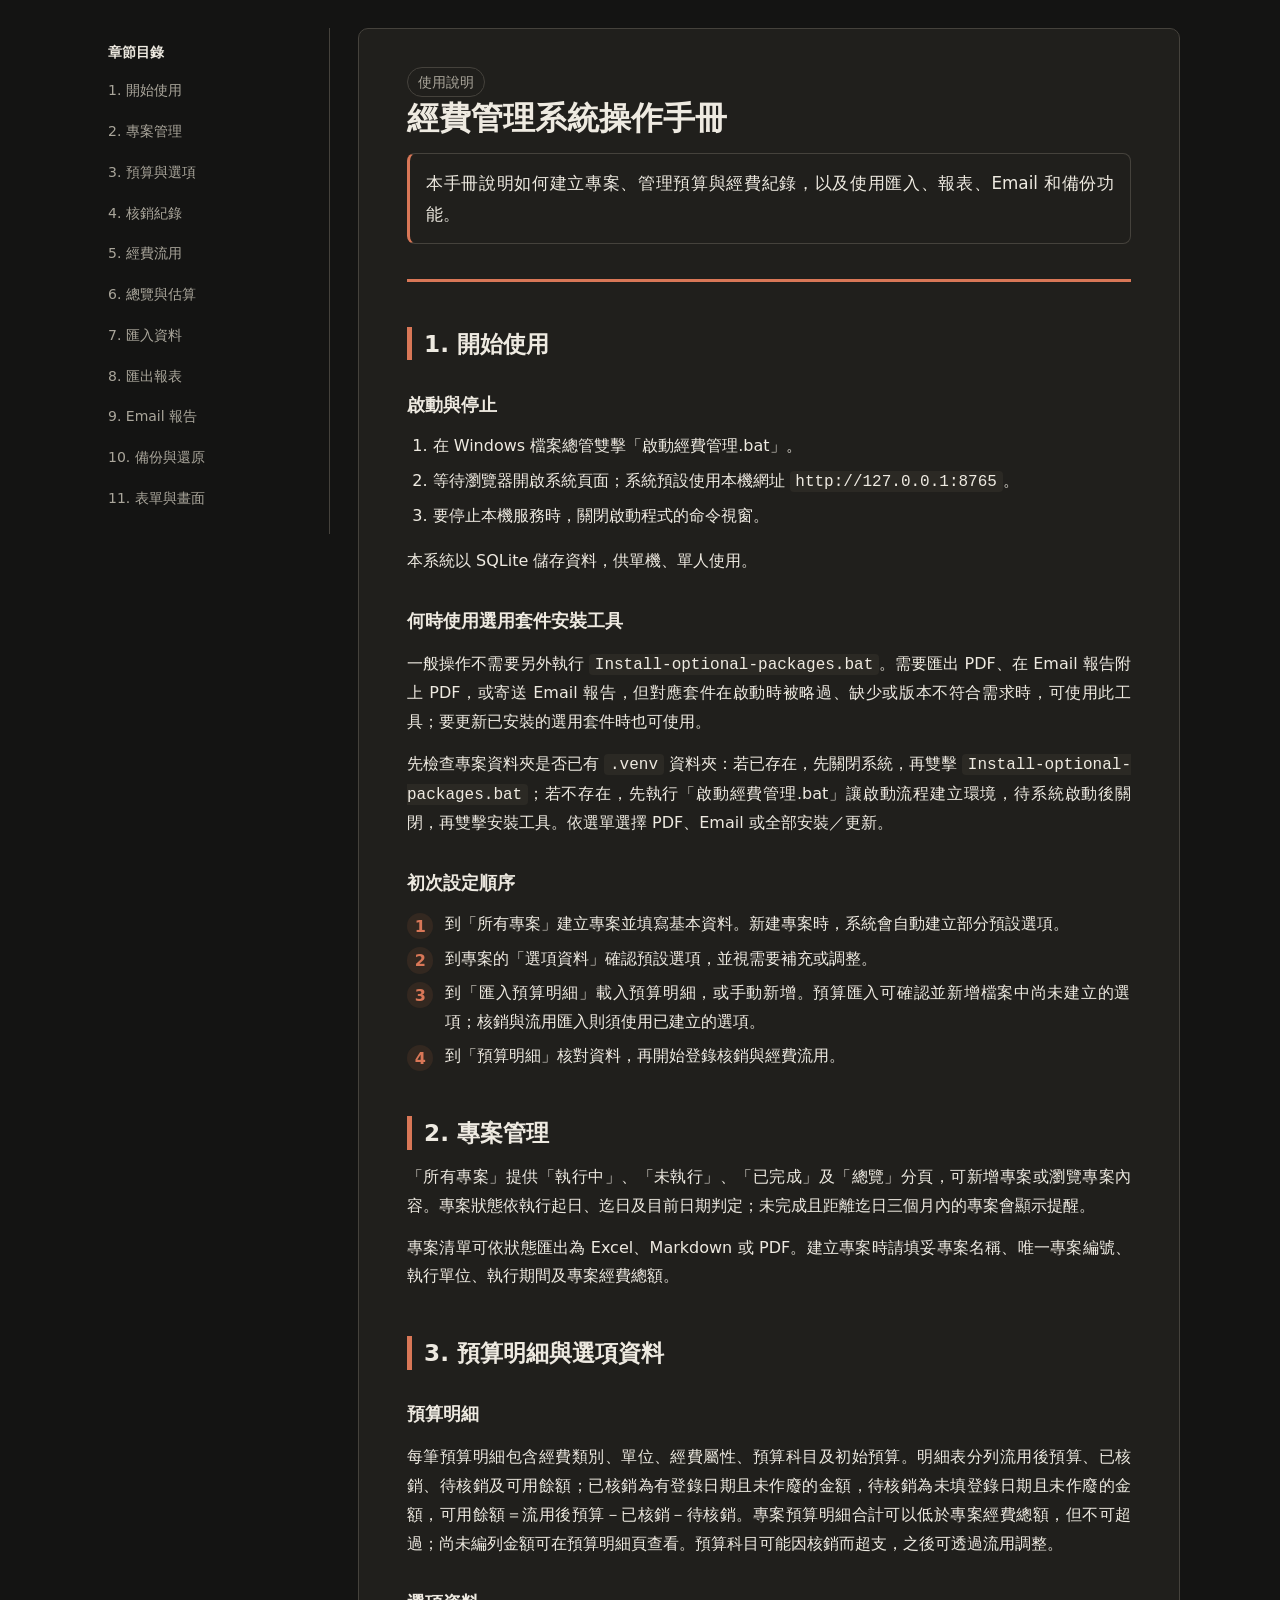
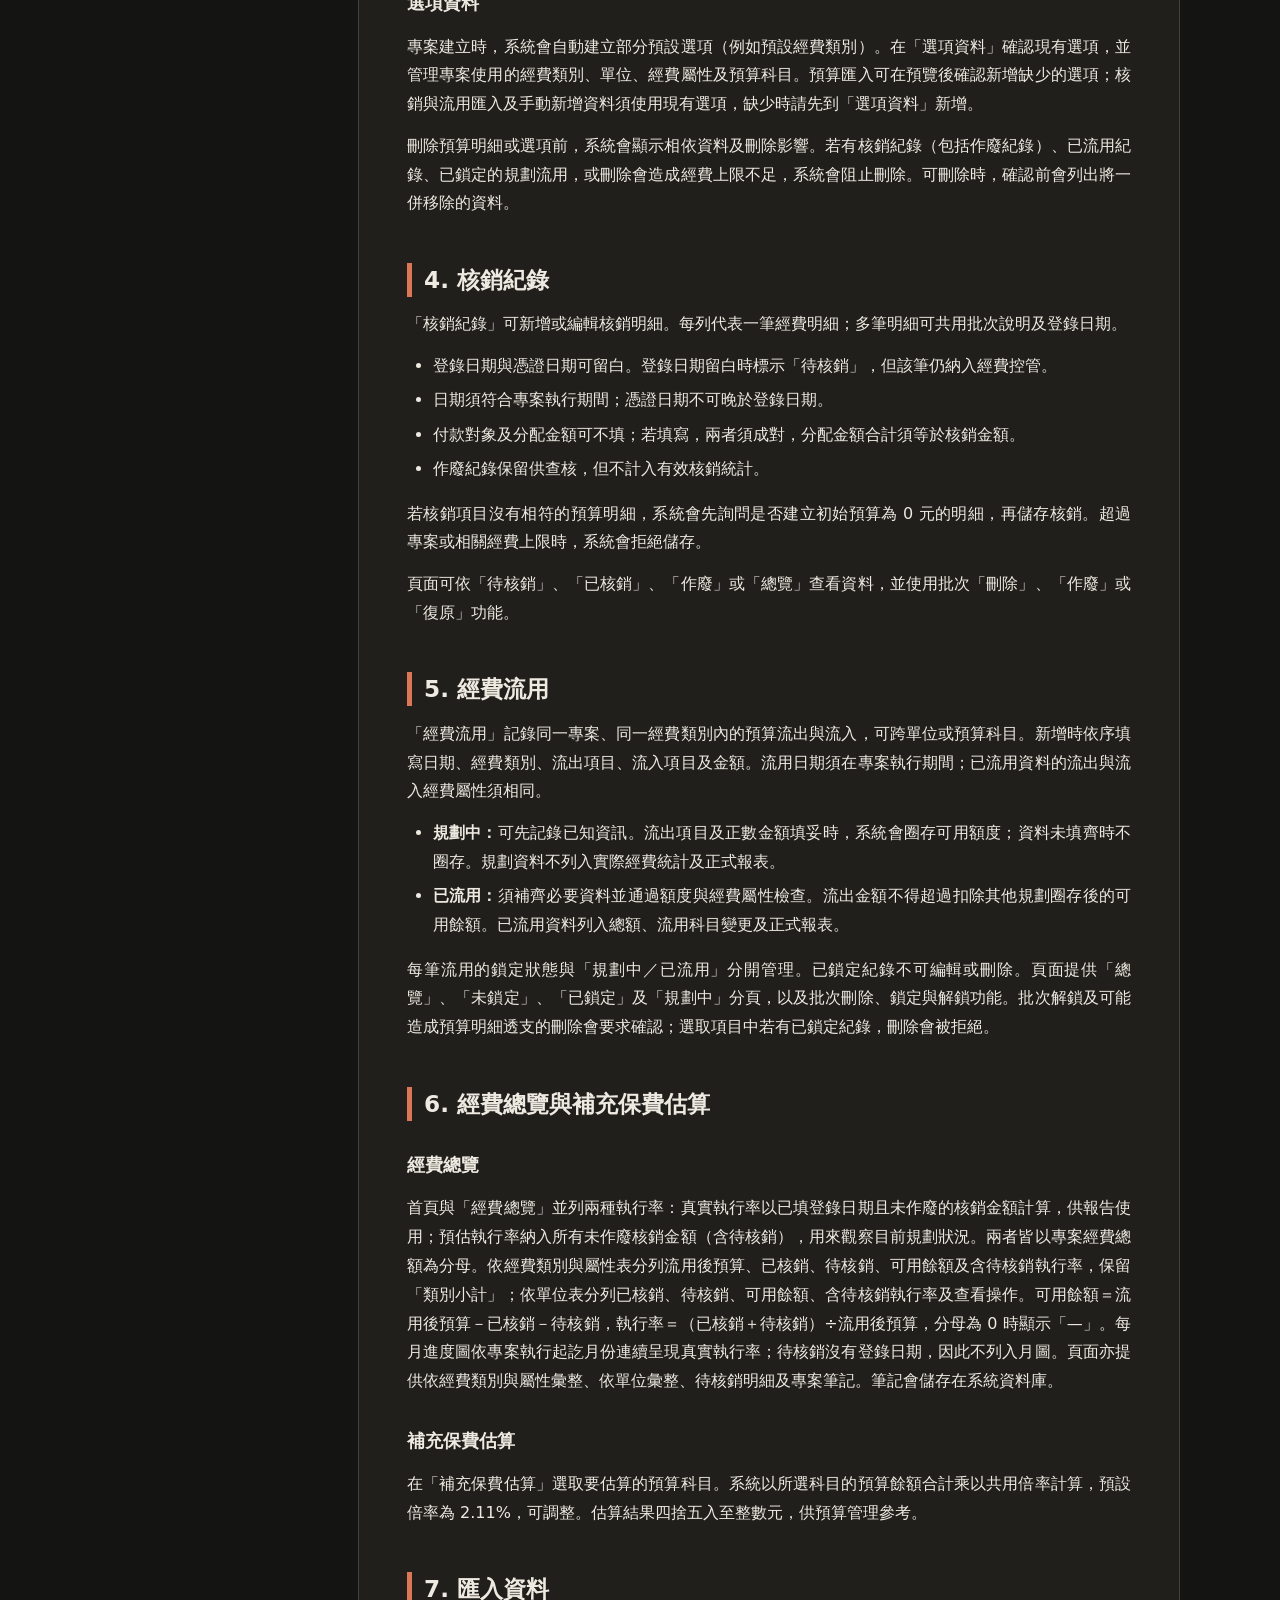
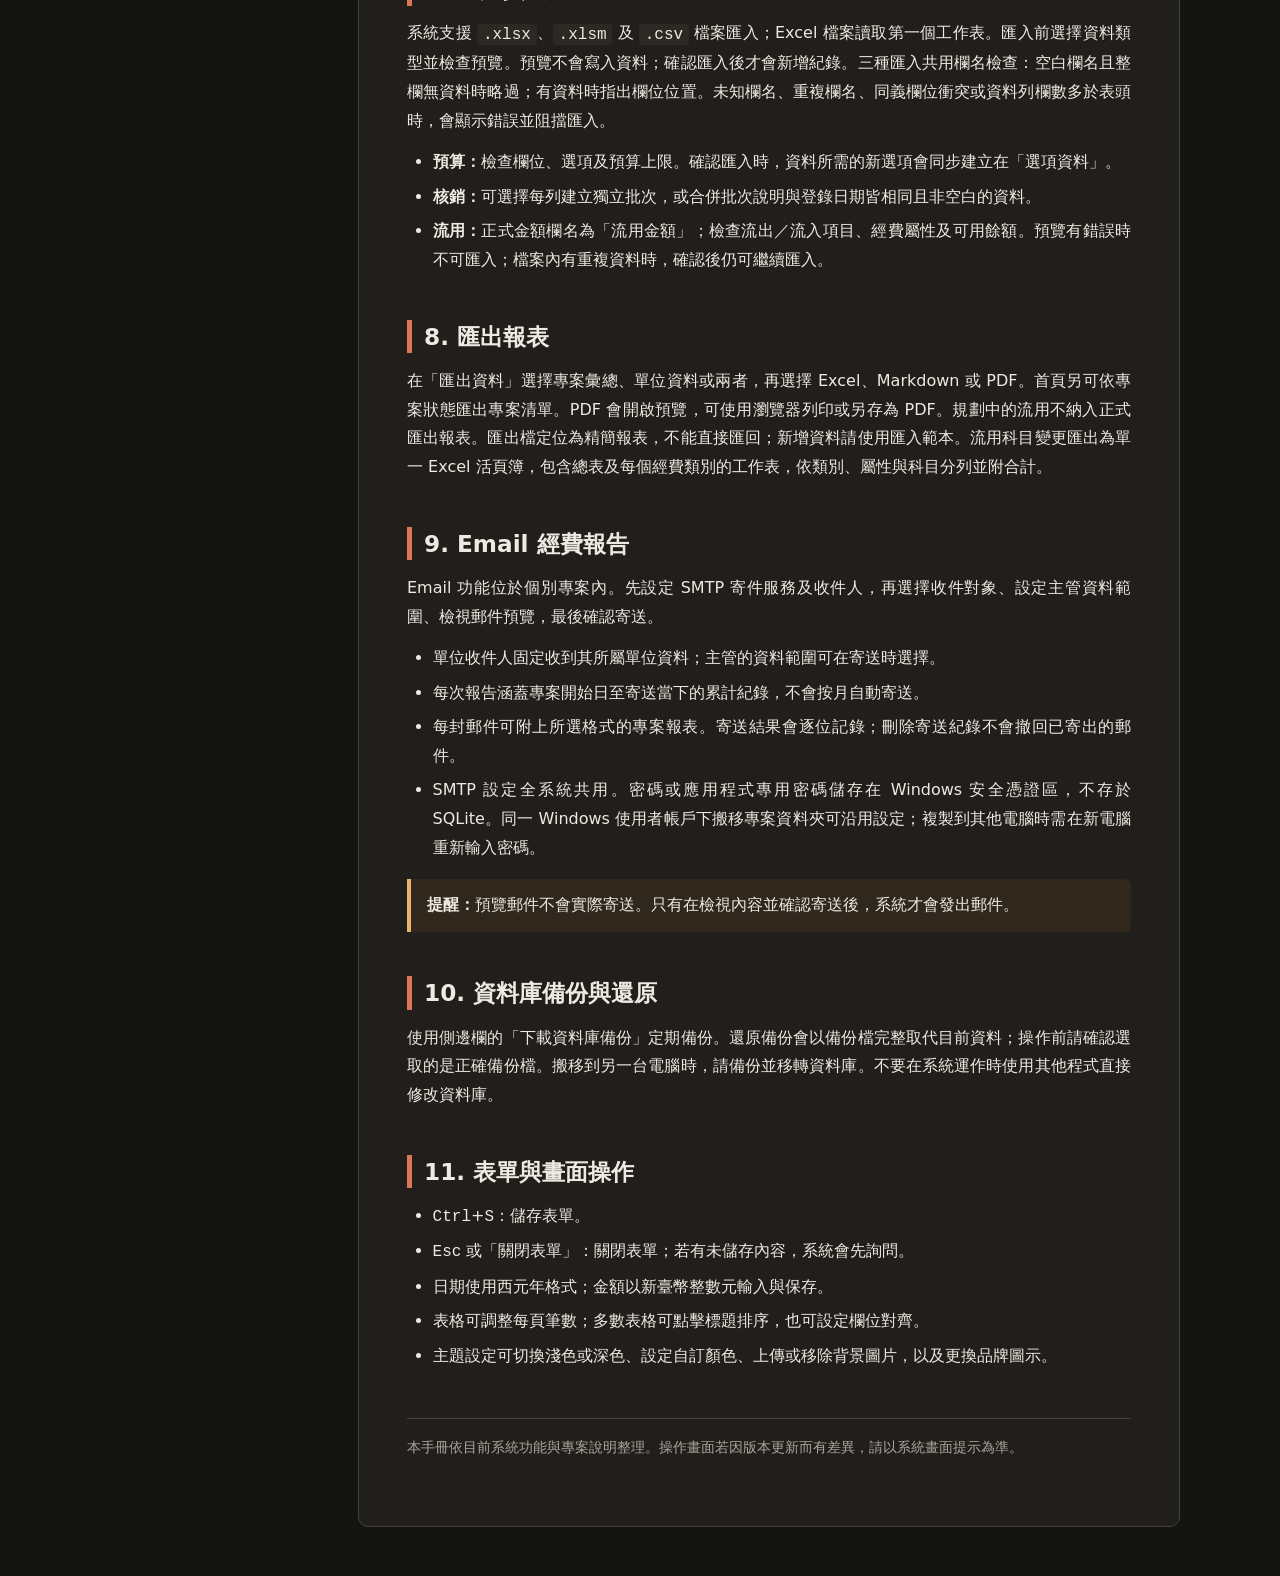
==== docs/系統操作手冊.html @ 5be39aba "release: 2026-11-17 全面修正與匯入匯出欄位統一 重要：匯入範本已更新，請重新下載預算／核銷／流用範本。 匯入只接受新範本欄名，舊欄名（例如「核銷總額」「金額」「核銷日期」）不再接受" ====
<!doctype html>
<html lang="zh-Hant">
<head>
<meta charset="utf-8">
<meta name="viewport" content="width=device-width, initial-scale=1">
<meta name="description" content="經費管理系統操作手冊：專案、預算、核銷、流用、匯入匯出、Email 與備份操作說明。">
<title>經費管理系統操作手冊</title>
<style>
:root{color-scheme:dark;--bg:#141413;--paper:#201f1c;--ink:#eeeae1;--muted:#aaa69b;--line:#45423c;--accent:#d97757;--soft:#332820;--warn:#e6b56c;--warn-bg:#30271d;--code:#2b2924}
*{box-sizing:border-box}html{scroll-behavior:smooth}body{margin:0;background:var(--bg);color:var(--ink);font:16px/1.8 "Noto Sans TC","Microsoft JhengHei",system-ui,sans-serif}.layout{max-width:1120px;margin:auto;padding:28px 20px 56px;display:grid;grid-template-columns:230px minmax(0,1fr);gap:28px}nav{position:sticky;top:20px;align-self:start;max-height:calc(100vh - 40px);overflow:auto;border-right:1px solid var(--line);padding:12px 16px 12px 0;font-size:14px}nav strong{display:block;margin:0 8px 8px}nav ul{list-style:none;margin:0;padding:0}nav a{display:block;padding:5px 8px;color:var(--muted);text-decoration:none;border-radius:5px}nav a:hover,nav a:focus-visible{background:var(--soft);color:var(--ink)}main{min-width:0;background:var(--paper);border:1px solid var(--line);border-radius:10px;padding:38px 48px 52px}header{padding-bottom:22px;border-bottom:3px solid var(--accent)}h1{font-size:2rem;line-height:1.35;margin:0}h2{font-size:1.45rem;line-height:1.45;margin:2.8rem 0 .85rem;padding-left:12px;border-left:5px solid var(--accent);scroll-margin-top:16px}h3{font-size:1.12rem;margin:1.8rem 0 .5rem}p,li{max-width:760px}main p,main li{text-align:justify;text-justify:inter-ideograph}p{margin:.8rem 0}ul,ol{padding-left:1.6rem;margin:.7rem 0 1rem}li{margin:.35rem 0}a{color:var(--accent)}code{font-family:Consolas,monospace;background:var(--code);padding:.1em .35em;border-radius:4px}.callout{padding:12px 16px;background:var(--warn-bg);border-left:4px solid var(--warn);border-radius:0 6px 6px 0}.intro{font-size:1.05rem;border:1px solid var(--line);border-left:3px solid var(--accent);border-radius:8px;background:var(--paper);padding:14px 16px;color:var(--ink)}.tag{display:inline-block;border:1px solid var(--line);border-radius:999px;padding:2px 10px;color:var(--muted);font-size:.85rem}.steps{counter-reset:step;list-style:none;padding:0}.steps li{counter-increment:step;position:relative;padding-left:2.4rem}.steps li::before{content:counter(step);position:absolute;left:0;top:.15rem;width:1.65rem;height:1.65rem;display:grid;place-items:center;background:var(--soft);color:var(--accent);border-radius:50%;font-weight:700}.footer{margin-top:3rem;padding-top:1rem;border-top:1px solid var(--line);color:var(--muted);font-size:.9rem}blockquote{margin:1.2rem 0;padding:.7rem 1.1rem;background:var(--warn-bg);border-left:4px solid var(--warn);border-radius:0 4px 4px 0}blockquote p{margin:.3rem 0}.tbl{overflow-x:auto}table{border-collapse:collapse;width:100%}th,td{border:1px solid var(--line);padding:.55rem .8rem;text-align:left;vertical-align:top}th{background:var(--soft)}
@media(max-width:800px){.layout{grid-template-columns:1fr;gap:12px;padding:12px}nav{position:static;max-height:none;border-right:0;border-bottom:1px solid var(--line);padding:8px 0 14px}nav ul{display:grid;grid-template-columns:repeat(auto-fit,minmax(145px,1fr))}main{padding:25px 22px 36px}h1{font-size:1.65rem}}
@media print{@page{size:A4;margin:17mm}body{background:#fff;color:#111;font-size:11pt}.layout{display:block;max-width:none;padding:0}nav{display:none}main{border:0;border-radius:0;padding:0}header{break-after:avoid}h2,h3{break-after:avoid}a{color:inherit;text-decoration:none}.callout{background:#f7f2e5} .footer{break-inside:avoid}}
</style>
</head>
<body>
<div class="layout">
<nav aria-label="章節目錄"><strong>章節目錄</strong><ul>
<li><a href="#start">1. 開始使用</a></li><li><a href="#projects">2. 專案管理</a></li><li><a href="#budget">3. 預算與選項</a></li><li><a href="#expenses">4. 核銷紀錄</a></li><li><a href="#transfers">5. 經費流用</a></li><li><a href="#overview">6. 總覽與估算</a></li><li><a href="#import">7. 匯入資料</a></li><li><a href="#export">8. 匯出報表</a></li><li><a href="#email">9. Email 報告</a></li><li><a href="#backup">10. 備份與還原</a></li><li><a href="#interface">11. 表單與畫面</a></li>
</ul></nav>
<main>
<header><span class="tag">使用說明</span><h1>經費管理系統操作手冊</h1><p class="intro">本手冊說明如何建立專案、管理預算與經費紀錄，以及使用匯入、報表、Email 和備份功能。</p></header>

<h2 id="start">1. 開始使用</h2>
<h3>啟動與停止</h3><ol><li>在 Windows 檔案總管雙擊「啟動經費管理.bat」。</li><li>等待瀏覽器開啟系統頁面；系統預設使用本機網址 <code>http://127.0.0.1:8765</code>。</li><li>要停止本機服務時，關閉啟動程式的命令視窗。</li></ol>
<p>本系統以 SQLite 儲存資料，供單機、單人使用。</p>
<h3>何時使用選用套件安裝工具</h3><p>一般操作不需要另外執行 <code>Install-optional-packages.bat</code>。需要匯出 PDF、在 Email 報告附上 PDF，或寄送 Email 報告，但對應套件在啟動時被略過、缺少或版本不符合需求時，可使用此工具；要更新已安裝的選用套件時也可使用。</p><p>先檢查專案資料夾是否已有 <code>.venv</code> 資料夾：若已存在，先關閉系統，再雙擊 <code>Install-optional-packages.bat</code>；若不存在，先執行「啟動經費管理.bat」讓啟動流程建立環境，待系統啟動後關閉，再雙擊安裝工具。依選單選擇 PDF、Email 或全部安裝／更新。</p>
<h3>初次設定順序</h3><ol class="steps"><li>到「所有專案」建立專案並填寫基本資料。新建專案時，系統會自動建立部分預設選項。</li><li>到專案的「選項資料」確認預設選項，並視需要補充或調整。</li><li>到「匯入預算明細」載入預算明細，或手動新增。預算匯入可確認並新增檔案中尚未建立的選項；核銷與流用匯入則須使用已建立的選項。</li><li>到「預算明細」核對資料，再開始登錄核銷與經費流用。</li></ol>

<h2 id="projects">2. 專案管理</h2><p>「所有專案」提供「執行中」、「未執行」、「已完成」及「總覽」分頁，可新增專案或瀏覽專案內容。專案狀態依執行起日、迄日及目前日期判定；未完成且距離迄日三個月內的專案會顯示提醒。</p><p>專案清單可依狀態匯出為 Excel、Markdown 或 PDF。建立專案時請填妥專案名稱、唯一專案編號、執行單位、執行期間及專案經費總額。</p>

<h2 id="budget">3. 預算明細與選項資料</h2><h3>預算明細</h3><p>每筆預算明細包含經費類別、單位、經費屬性、預算科目及初始預算。明細表分列流用後預算、已核銷、待核銷及可用餘額；已核銷為有登錄日期且未作廢的金額，待核銷為未填登錄日期且未作廢的金額，可用餘額＝流用後預算－已核銷－待核銷。專案預算明細合計可以低於專案經費總額，但不可超過；尚未編列金額可在預算明細頁查看。預算科目可能因核銷而超支，之後可透過流用調整。</p>
<h3>選項資料</h3><p>專案建立時，系統會自動建立部分預設選項（例如預設經費類別）。在「選項資料」確認現有選項，並管理專案使用的經費類別、單位、經費屬性及預算科目。預算匯入可在預覽後確認新增缺少的選項；核銷與流用匯入及手動新增資料須使用現有選項，缺少時請先到「選項資料」新增。</p><p>刪除預算明細或選項前，系統會顯示相依資料及刪除影響。若有核銷紀錄（包括作廢紀錄）、已流用紀錄、已鎖定的規劃流用，或刪除會造成經費上限不足，系統會阻止刪除。可刪除時，確認前會列出將一併移除的資料。</p>

<h2 id="expenses">4. 核銷紀錄</h2><p>「核銷紀錄」可新增或編輯核銷明細。每列代表一筆經費明細；多筆明細可共用批次說明及登錄日期。</p><ul><li>登錄日期與憑證日期可留白。登錄日期留白時標示「待核銷」，但該筆仍納入經費控管。</li><li>日期須符合專案執行期間；憑證日期不可晚於登錄日期。</li><li>付款對象及分配金額可不填；若填寫，兩者須成對，分配金額合計須等於核銷金額。</li><li>作廢紀錄保留供查核，但不計入有效核銷統計。</li></ul><p>若核銷項目沒有相符的預算明細，系統會先詢問是否建立初始預算為 0 元的明細，再儲存核銷。超過專案或相關經費上限時，系統會拒絕儲存。</p><p>頁面可依「待核銷」、「已核銷」、「作廢」或「總覽」查看資料，並使用批次「刪除」、「作廢」或「復原」功能。</p>

<h2 id="transfers">5. 經費流用</h2><p>「經費流用」記錄同一專案、同一經費類別內的預算流出與流入，可跨單位或預算科目。新增時依序填寫日期、經費類別、流出項目、流入項目及金額。流用日期須在專案執行期間；已流用資料的流出與流入經費屬性須相同。</p><ul><li><strong>規劃中：</strong>可先記錄已知資訊。流出項目及正數金額填妥時，系統會圈存可用額度；資料未填齊時不圈存。規劃資料不列入實際經費統計及正式報表。</li><li><strong>已流用：</strong>須補齊必要資料並通過額度與經費屬性檢查。流出金額不得超過扣除其他規劃圈存後的可用餘額。已流用資料列入總額、流用科目變更及正式報表。</li></ul><p>每筆流用的鎖定狀態與「規劃中／已流用」分開管理。已鎖定紀錄不可編輯或刪除。頁面提供「總覽」、「未鎖定」、「已鎖定」及「規劃中」分頁，以及批次刪除、鎖定與解鎖功能。批次解鎖及可能造成預算明細透支的刪除會要求確認；選取項目中若有已鎖定紀錄，刪除會被拒絕。</p>

<h2 id="overview">6. 經費總覽與補充保費估算</h2><h3>經費總覽</h3><p>首頁與「經費總覽」並列兩種執行率：真實執行率以已填登錄日期且未作廢的核銷金額計算，供報告使用；預估執行率納入所有未作廢核銷金額（含待核銷），用來觀察目前規劃狀況。兩者皆以專案經費總額為分母。依經費類別與屬性表分列流用後預算、已核銷、待核銷、可用餘額及含待核銷執行率，保留「類別小計」；依單位表分列已核銷、待核銷、可用餘額、含待核銷執行率及查看操作。可用餘額＝流用後預算－已核銷－待核銷，執行率＝（已核銷＋待核銷）÷流用後預算，分母為 0 時顯示「—」。每月進度圖依專案執行起訖月份連續呈現真實執行率；待核銷沒有登錄日期，因此不列入月圖。頁面亦提供依經費類別與屬性彙整、依單位彙整、待核銷明細及專案筆記。筆記會儲存在系統資料庫。</p><h3>補充保費估算</h3><p>在「補充保費估算」選取要估算的預算科目。系統以所選科目的預算餘額合計乘以共用倍率計算，預設倍率為 2.11%，可調整。估算結果四捨五入至整數元，供預算管理參考。</p>

<h2 id="import">7. 匯入資料</h2><p>系統支援 <code>.xlsx</code>、<code>.xlsm</code> 及 <code>.csv</code> 檔案匯入；Excel 檔案讀取第一個工作表。匯入前選擇資料類型並檢查預覽。預覽不會寫入資料；確認匯入後才會新增紀錄。三種匯入共用欄名檢查：空白欄名且整欄無資料時略過；有資料時指出欄位位置。未知欄名、重複欄名、同義欄位衝突或資料列欄數多於表頭時，會顯示錯誤並阻擋匯入。</p><ul><li><strong>預算：</strong>檢查欄位、選項及預算上限。確認匯入時，資料所需的新選項會同步建立在「選項資料」。</li><li><strong>核銷：</strong>可選擇每列建立獨立批次，或合併批次說明與登錄日期皆相同且非空白的資料。</li><li><strong>流用：</strong>正式金額欄名為「流用金額」；檢查流出／流入項目、經費屬性及可用餘額。預覽有錯誤時不可匯入；檔案內有重複資料時，確認後仍可繼續匯入。</li></ul>

<h2 id="export">8. 匯出報表</h2><p>在「匯出資料」選擇專案彙總、單位資料或兩者，再選擇 Excel、Markdown 或 PDF。首頁另可依專案狀態匯出專案清單。PDF 會開啟預覽，可使用瀏覽器列印或另存為 PDF。規劃中的流用不納入正式匯出報表。匯出檔定位為精簡報表，不能直接匯回；新增資料請使用匯入範本。流用科目變更匯出為單一 Excel 活頁簿，包含總表及每個經費類別的工作表，依類別、屬性與科目分列並附合計。</p>

<h2 id="email">9. Email 經費報告</h2><p>Email 功能位於個別專案內。先設定 SMTP 寄件服務及收件人，再選擇收件對象、設定主管資料範圍、檢視郵件預覽，最後確認寄送。</p><ul><li>單位收件人固定收到其所屬單位資料；主管的資料範圍可在寄送時選擇。</li><li>每次報告涵蓋專案開始日至寄送當下的累計紀錄，不會按月自動寄送。</li><li>每封郵件可附上所選格式的專案報表。寄送結果會逐位記錄；刪除寄送紀錄不會撤回已寄出的郵件。</li><li>SMTP 設定全系統共用。密碼或應用程式專用密碼儲存在 Windows 安全憑證區，不存於 SQLite。同一 Windows 使用者帳戶下搬移專案資料夾可沿用設定；複製到其他電腦時需在新電腦重新輸入密碼。</li></ul><p class="callout"><strong>提醒：</strong>預覽郵件不會實際寄送。只有在檢視內容並確認寄送後，系統才會發出郵件。</p>

<h2 id="backup">10. 資料庫備份與還原</h2><p>使用側邊欄的「下載資料庫備份」定期備份。還原備份會以備份檔完整取代目前資料；操作前請確認選取的是正確備份檔。搬移到另一台電腦時，請備份並移轉資料庫。不要在系統運作時使用其他程式直接修改資料庫。</p>

<h2 id="interface">11. 表單與畫面操作</h2><ul><li><kbd>Ctrl</kbd>+<kbd>S</kbd>：儲存表單。</li><li><kbd>Esc</kbd> 或「關閉表單」：關閉表單；若有未儲存內容，系統會先詢問。</li><li>日期使用西元年格式；金額以新臺幣整數元輸入與保存。</li><li>表格可調整每頁筆數；多數表格可點擊標題排序，也可設定欄位對齊。</li><li>主題設定可切換淺色或深色、設定自訂顏色、上傳或移除背景圖片，以及更換品牌圖示。</li></ul>
<p class="footer">本手冊依目前系統功能與專案說明整理。操作畫面若因版本更新而有差異，請以系統畫面提示為準。</p>
</main></div>
</body></html>
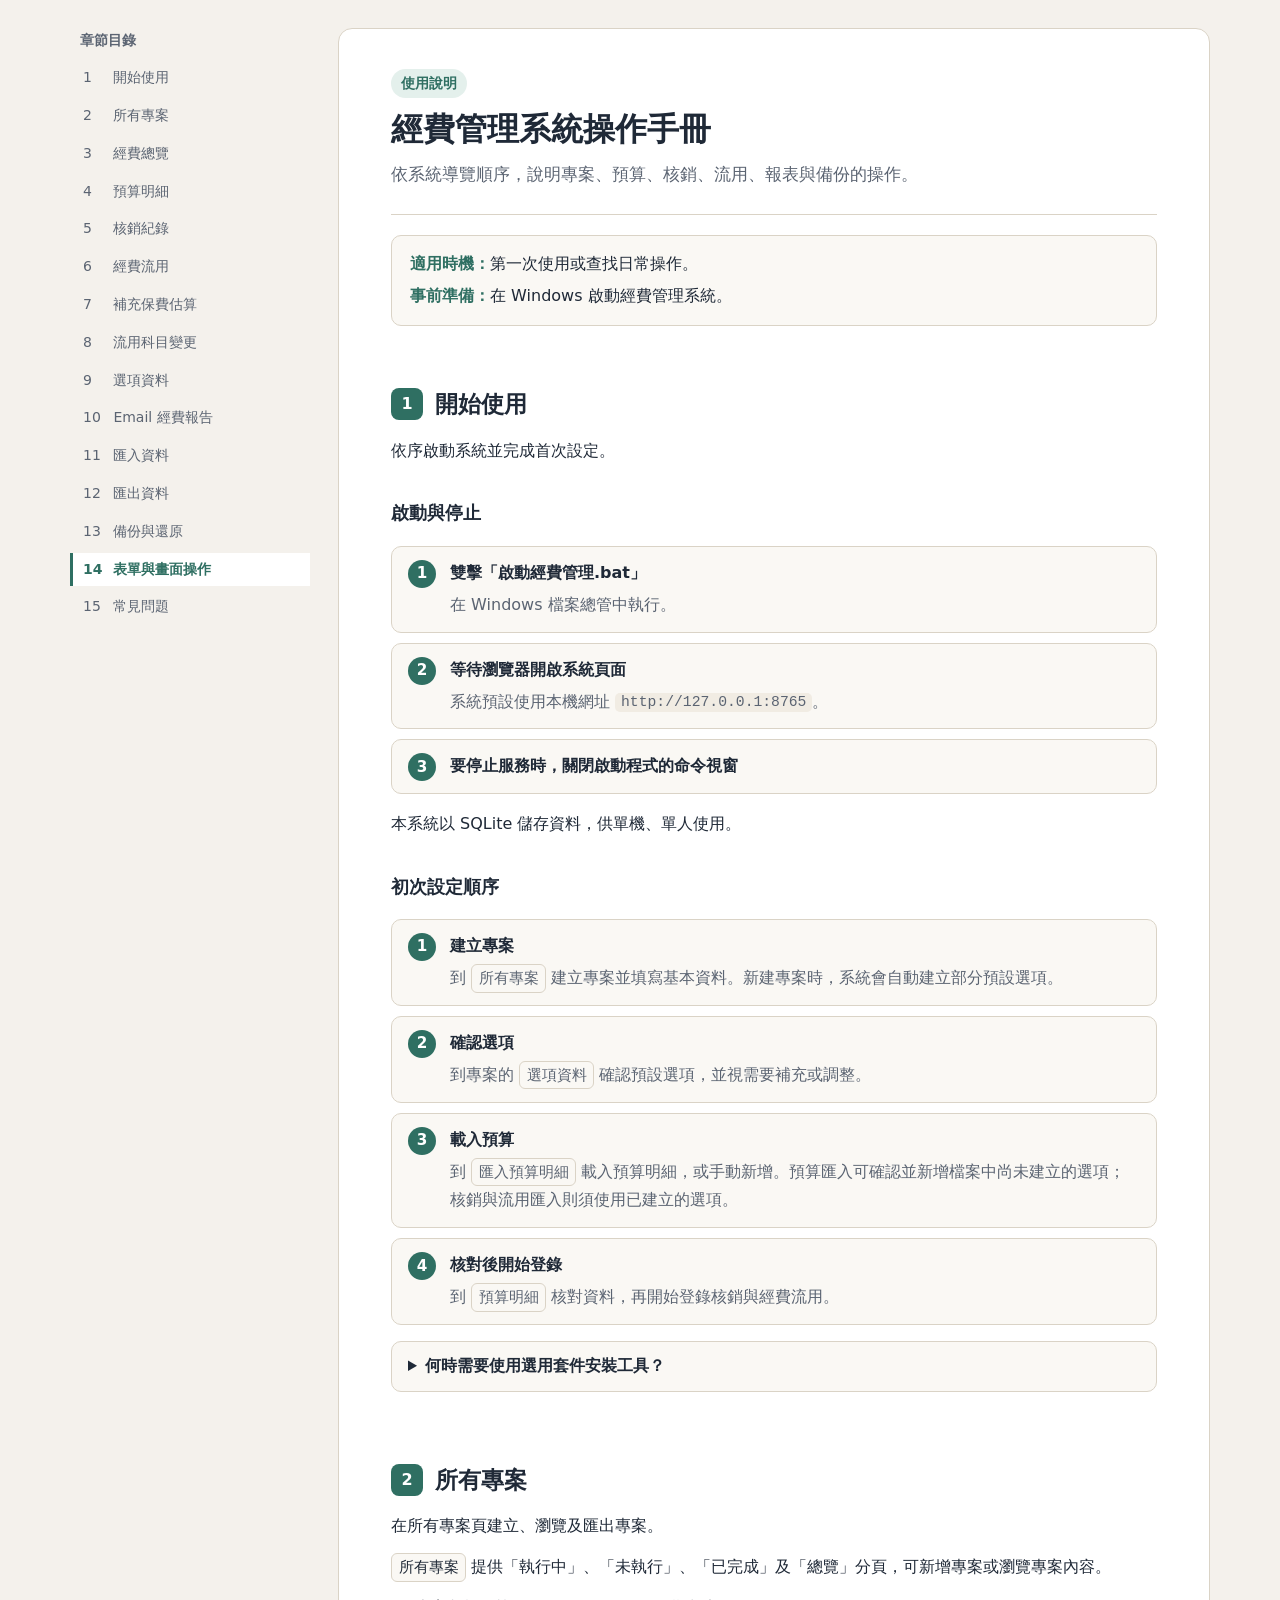
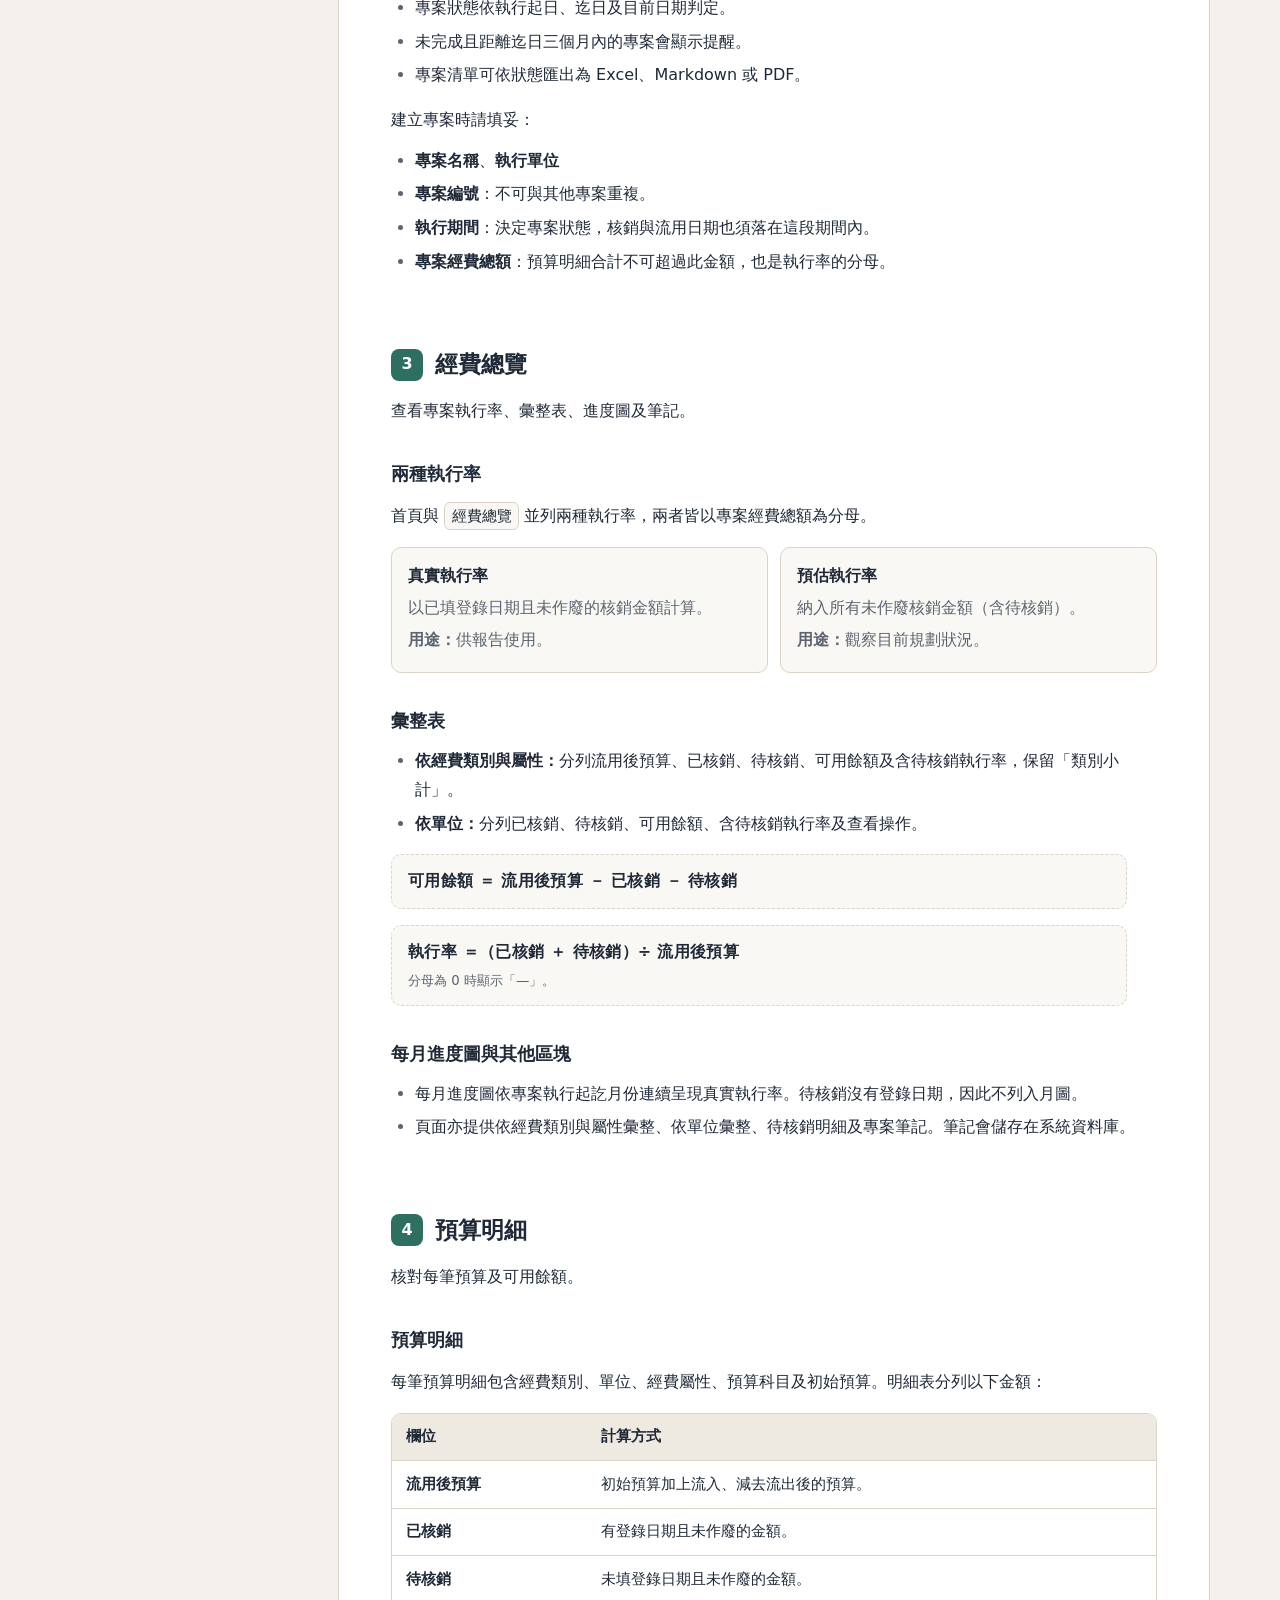
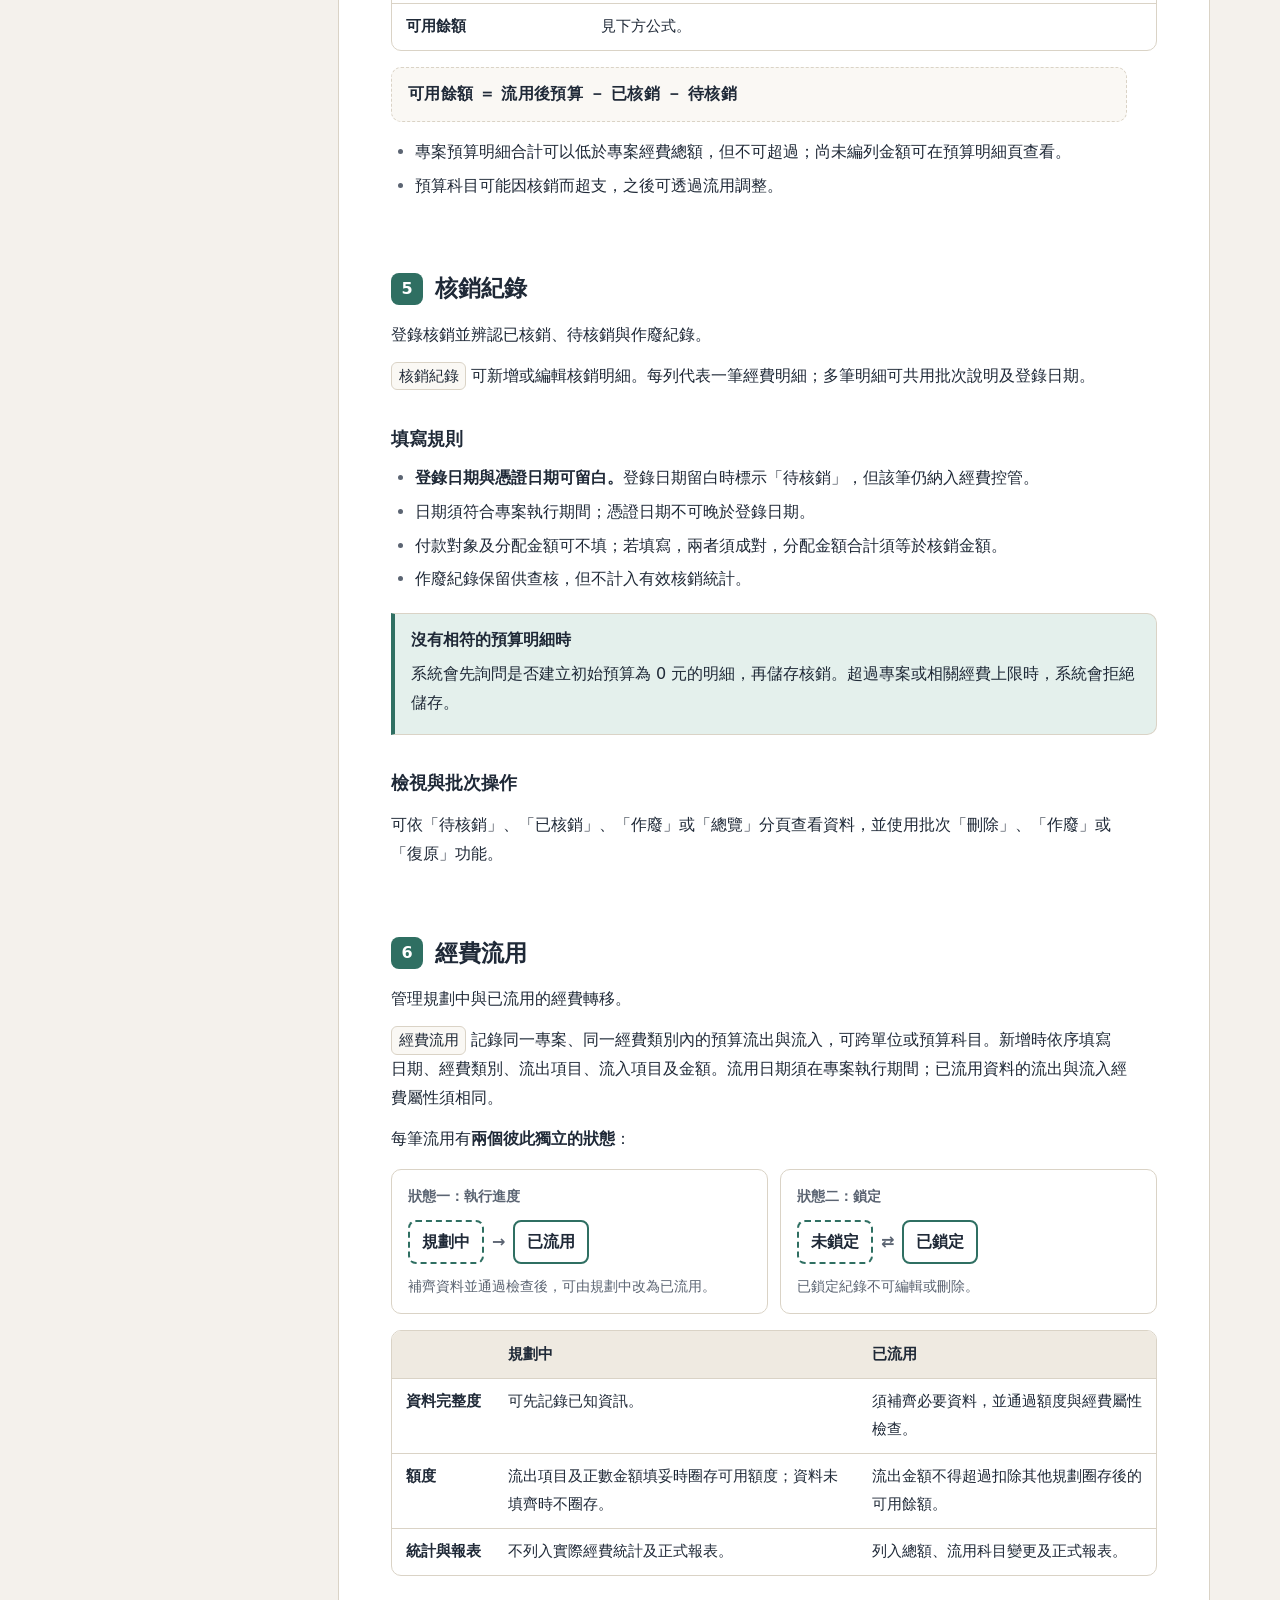
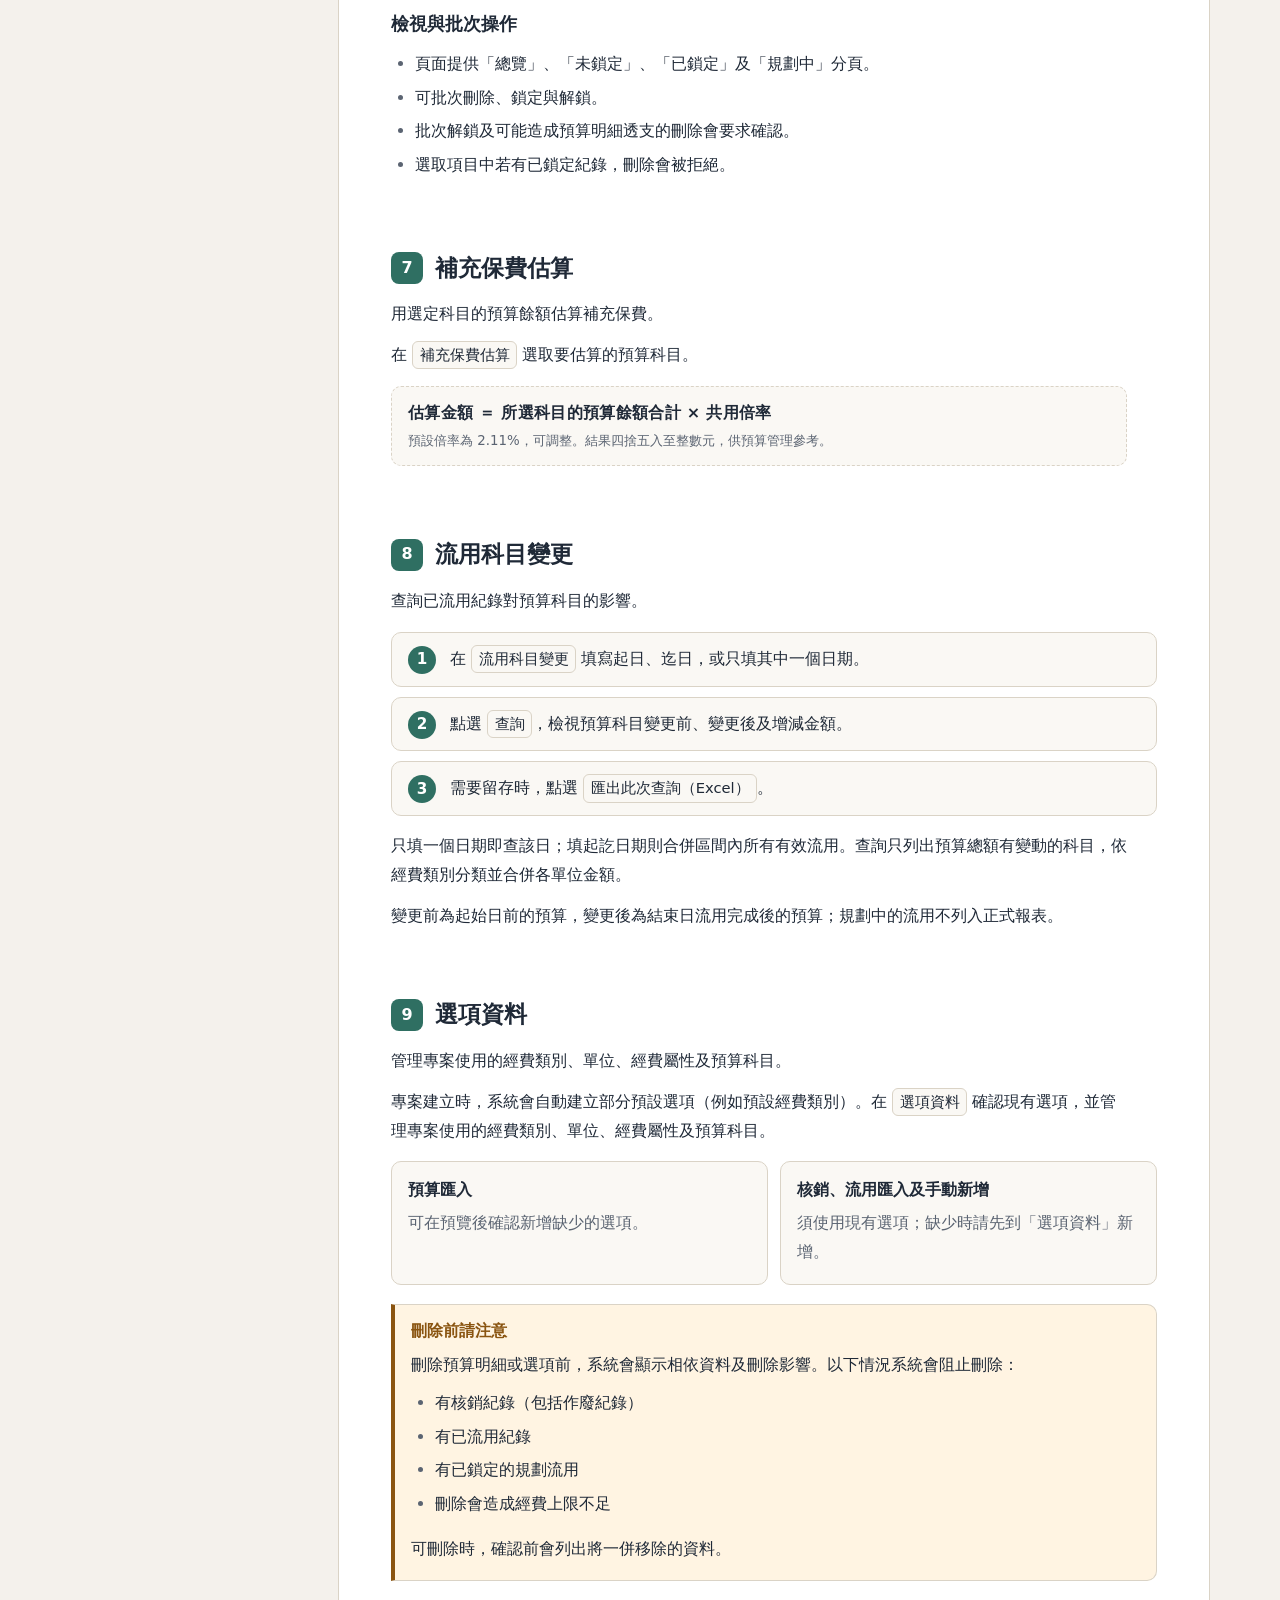
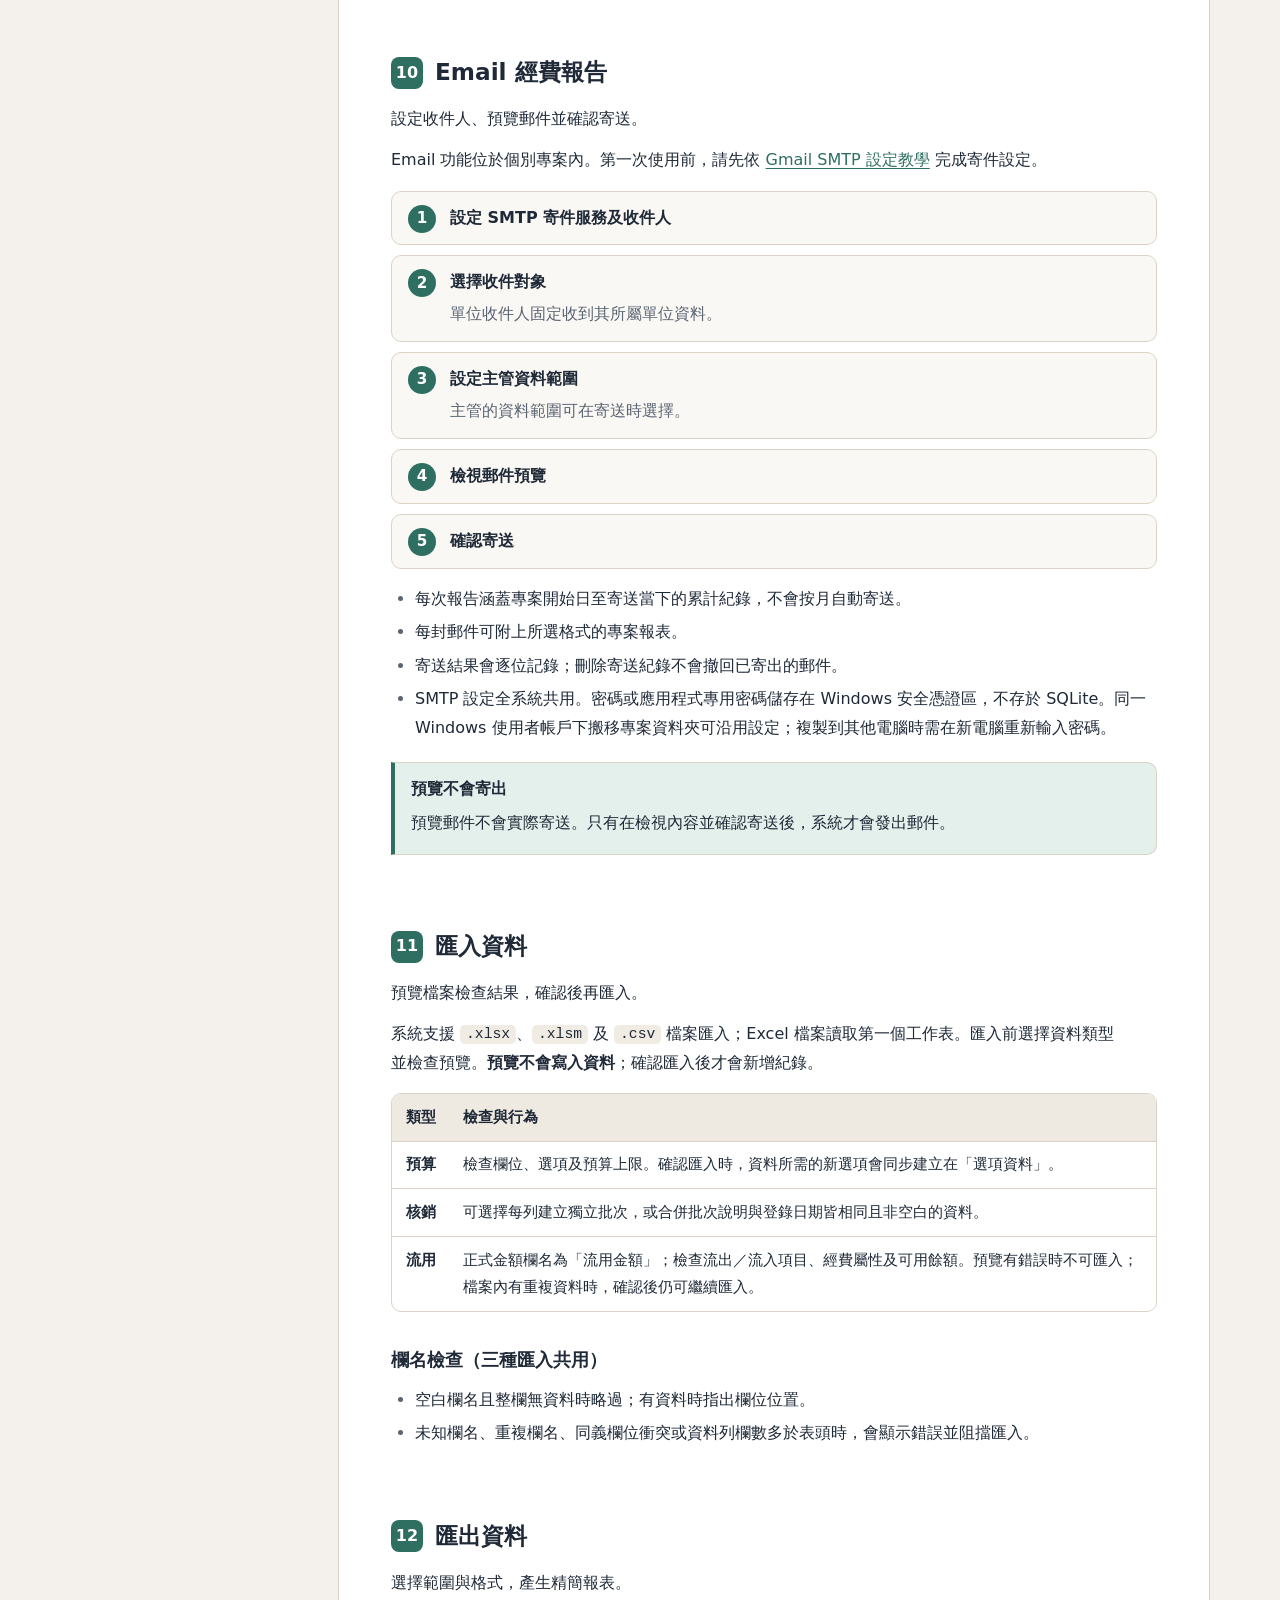
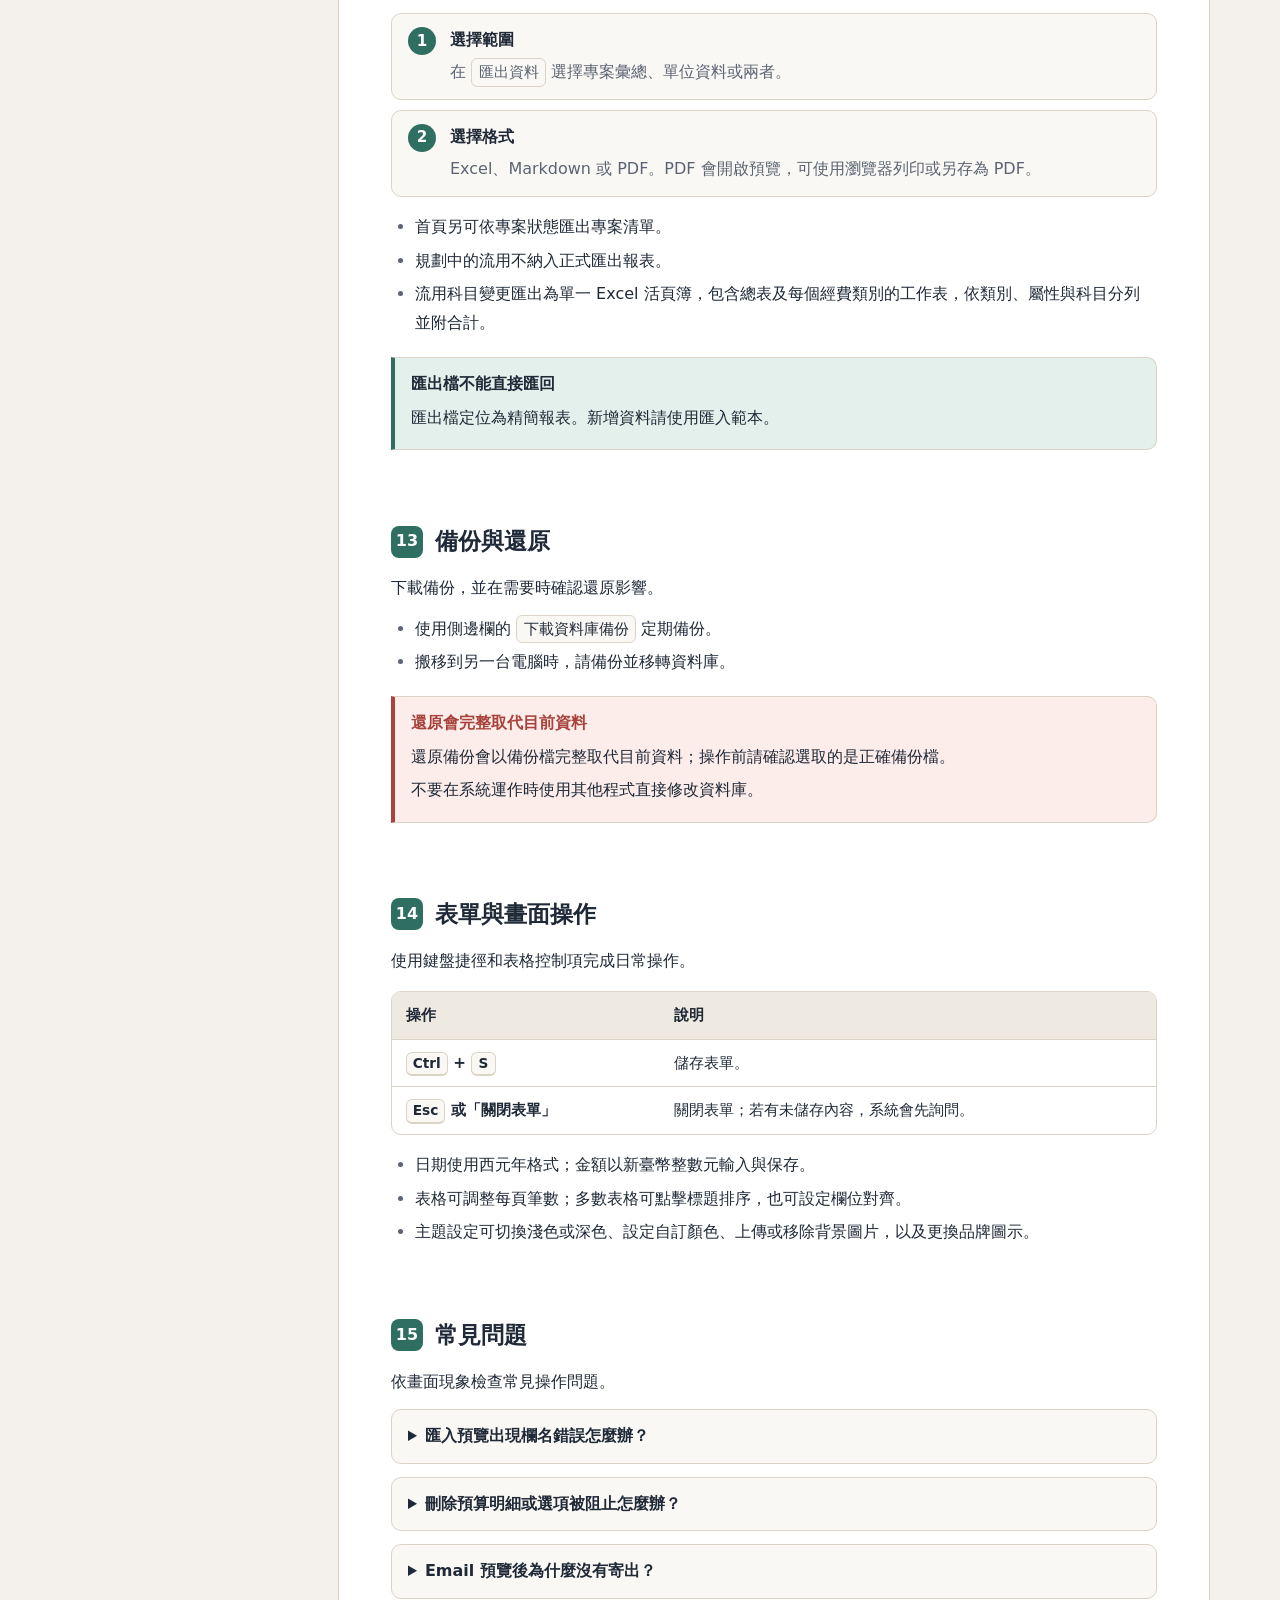
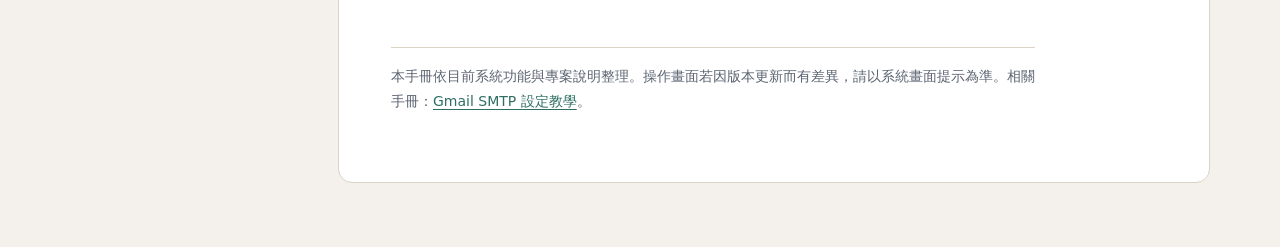
==== commit 8245debe: "refactor: 整理前端樣式與無障礙，統一手冊格式 前端介面（src/static） - 移除 ?v= 快取參數（後端已送 Cache-Control: no-store）。 - 加入跳到主要內容" ====
--- a/docs/系統操作手冊.html
+++ b/docs/系統操作手冊.html
@@ -5,47 +5,320 @@
 <meta name="viewport" content="width=device-width, initial-scale=1">
 <meta name="description" content="經費管理系統操作手冊：專案、預算、核銷、流用、匯入匯出、Email 與備份操作說明。">
 <title>經費管理系統操作手冊</title>
-<style>
-:root{color-scheme:dark;--bg:#141413;--paper:#201f1c;--ink:#eeeae1;--muted:#aaa69b;--line:#45423c;--accent:#d97757;--soft:#332820;--warn:#e6b56c;--warn-bg:#30271d;--code:#2b2924}
-*{box-sizing:border-box}html{scroll-behavior:smooth}body{margin:0;background:var(--bg);color:var(--ink);font:16px/1.8 "Noto Sans TC","Microsoft JhengHei",system-ui,sans-serif}.layout{max-width:1120px;margin:auto;padding:28px 20px 56px;display:grid;grid-template-columns:230px minmax(0,1fr);gap:28px}nav{position:sticky;top:20px;align-self:start;max-height:calc(100vh - 40px);overflow:auto;border-right:1px solid var(--line);padding:12px 16px 12px 0;font-size:14px}nav strong{display:block;margin:0 8px 8px}nav ul{list-style:none;margin:0;padding:0}nav a{display:block;padding:5px 8px;color:var(--muted);text-decoration:none;border-radius:5px}nav a:hover,nav a:focus-visible{background:var(--soft);color:var(--ink)}main{min-width:0;background:var(--paper);border:1px solid var(--line);border-radius:10px;padding:38px 48px 52px}header{padding-bottom:22px;border-bottom:3px solid var(--accent)}h1{font-size:2rem;line-height:1.35;margin:0}h2{font-size:1.45rem;line-height:1.45;margin:2.8rem 0 .85rem;padding-left:12px;border-left:5px solid var(--accent);scroll-margin-top:16px}h3{font-size:1.12rem;margin:1.8rem 0 .5rem}p,li{max-width:760px}main p,main li{text-align:justify;text-justify:inter-ideograph}p{margin:.8rem 0}ul,ol{padding-left:1.6rem;margin:.7rem 0 1rem}li{margin:.35rem 0}a{color:var(--accent)}code{font-family:Consolas,monospace;background:var(--code);padding:.1em .35em;border-radius:4px}.callout{padding:12px 16px;background:var(--warn-bg);border-left:4px solid var(--warn);border-radius:0 6px 6px 0}.intro{font-size:1.05rem;border:1px solid var(--line);border-left:3px solid var(--accent);border-radius:8px;background:var(--paper);padding:14px 16px;color:var(--ink)}.tag{display:inline-block;border:1px solid var(--line);border-radius:999px;padding:2px 10px;color:var(--muted);font-size:.85rem}.steps{counter-reset:step;list-style:none;padding:0}.steps li{counter-increment:step;position:relative;padding-left:2.4rem}.steps li::before{content:counter(step);position:absolute;left:0;top:.15rem;width:1.65rem;height:1.65rem;display:grid;place-items:center;background:var(--soft);color:var(--accent);border-radius:50%;font-weight:700}.footer{margin-top:3rem;padding-top:1rem;border-top:1px solid var(--line);color:var(--muted);font-size:.9rem}blockquote{margin:1.2rem 0;padding:.7rem 1.1rem;background:var(--warn-bg);border-left:4px solid var(--warn);border-radius:0 4px 4px 0}blockquote p{margin:.3rem 0}.tbl{overflow-x:auto}table{border-collapse:collapse;width:100%}th,td{border:1px solid var(--line);padding:.55rem .8rem;text-align:left;vertical-align:top}th{background:var(--soft)}
-@media(max-width:800px){.layout{grid-template-columns:1fr;gap:12px;padding:12px}nav{position:static;max-height:none;border-right:0;border-bottom:1px solid var(--line);padding:8px 0 14px}nav ul{display:grid;grid-template-columns:repeat(auto-fit,minmax(145px,1fr))}main{padding:25px 22px 36px}h1{font-size:1.65rem}}
-@media print{@page{size:A4;margin:17mm}body{background:#fff;color:#111;font-size:11pt}.layout{display:block;max-width:none;padding:0}nav{display:none}main{border:0;border-radius:0;padding:0}header{break-after:avoid}h2,h3{break-after:avoid}a{color:inherit;text-decoration:none}.callout{background:#f7f2e5} .footer{break-inside:avoid}}
-</style>
+<link rel="stylesheet" href="assets/manual.css">
 </head>
 <body>
+<a class="skip-link" href="#main">跳到主要內容</a>
 <div class="layout">
-<nav aria-label="章節目錄"><strong>章節目錄</strong><ul>
-<li><a href="#start">1. 開始使用</a></li><li><a href="#projects">2. 專案管理</a></li><li><a href="#budget">3. 預算與選項</a></li><li><a href="#expenses">4. 核銷紀錄</a></li><li><a href="#transfers">5. 經費流用</a></li><li><a href="#overview">6. 總覽與估算</a></li><li><a href="#import">7. 匯入資料</a></li><li><a href="#export">8. 匯出報表</a></li><li><a href="#email">9. Email 報告</a></li><li><a href="#backup">10. 備份與還原</a></li><li><a href="#interface">11. 表單與畫面</a></li>
-</ul></nav>
-<main>
-<header><span class="tag">使用說明</span><h1>經費管理系統操作手冊</h1><p class="intro">本手冊說明如何建立專案、管理預算與經費紀錄，以及使用匯入、報表、Email 和備份功能。</p></header>
-
-<h2 id="start">1. 開始使用</h2>
-<h3>啟動與停止</h3><ol><li>在 Windows 檔案總管雙擊「啟動經費管理.bat」。</li><li>等待瀏覽器開啟系統頁面；系統預設使用本機網址 <code>http://127.0.0.1:8765</code>。</li><li>要停止本機服務時，關閉啟動程式的命令視窗。</li></ol>
+<nav class="toc" aria-label="章節目錄"><span class="toc-title">章節目錄</span><ol>
+<li><a href="#start"><span>1</span>開始使用</a></li>
+<li><a href="#projects"><span>2</span>所有專案</a></li>
+<li><a href="#overview"><span>3</span>經費總覽</a></li>
+<li><a href="#budget"><span>4</span>預算明細</a></li>
+<li><a href="#expenses"><span>5</span>核銷紀錄</a></li>
+<li><a href="#transfers"><span>6</span>經費流用</a></li>
+<li><a href="#estimate"><span>7</span>補充保費估算</a></li>
+<li><a href="#application"><span>8</span>流用科目變更</a></li>
+<li><a href="#options"><span>9</span>選項資料</a></li>
+<li><a href="#email"><span>10</span>Email 經費報告</a></li>
+<li><a href="#import"><span>11</span>匯入資料</a></li>
+<li><a href="#export"><span>12</span>匯出資料</a></li>
+<li><a href="#backup"><span>13</span>備份與還原</a></li>
+<li><a href="#interface"><span>14</span>表單與畫面操作</a></li>
+<li><a href="#faq"><span>15</span>常見問題</a></li>
+</ol></nav>
+<main id="main" tabindex="-1">
+<header class="doc-head"><span class="tag">使用說明</span>
+<h1>經費管理系統操作手冊</h1>
+<p class="lead">依系統導覽順序，說明專案、預算、核銷、流用、報表與備份的操作。</p></header>
+<div class="summary" aria-label="閱讀摘要"><p><b>適用時機：</b>第一次使用或查找日常操作。</p><p><b>事前準備：</b>在 Windows 啟動經費管理系統。</p></div>
+
+<section id="start">
+<h2><span class="no">1</span>開始使用</h2>
+<p>依序啟動系統並完成首次設定。</p>
+<h3>啟動與停止</h3>
+<ol class="steps">
+<li><b>雙擊「啟動經費管理.bat」</b><p>在 Windows 檔案總管中執行。</p></li>
+<li><b>等待瀏覽器開啟系統頁面</b><p>系統預設使用本機網址 <code>http://127.0.0.1:8765</code>。</p></li>
+<li><b>要停止服務時，關閉啟動程式的命令視窗</b></li>
+</ol>
 <p>本系統以 SQLite 儲存資料，供單機、單人使用。</p>
-<h3>何時使用選用套件安裝工具</h3><p>一般操作不需要另外執行 <code>Install-optional-packages.bat</code>。需要匯出 PDF、在 Email 報告附上 PDF，或寄送 Email 報告，但對應套件在啟動時被略過、缺少或版本不符合需求時，可使用此工具；要更新已安裝的選用套件時也可使用。</p><p>先檢查專案資料夾是否已有 <code>.venv</code> 資料夾：若已存在，先關閉系統，再雙擊 <code>Install-optional-packages.bat</code>；若不存在，先執行「啟動經費管理.bat」讓啟動流程建立環境，待系統啟動後關閉，再雙擊安裝工具。依選單選擇 PDF、Email 或全部安裝／更新。</p>
-<h3>初次設定順序</h3><ol class="steps"><li>到「所有專案」建立專案並填寫基本資料。新建專案時，系統會自動建立部分預設選項。</li><li>到專案的「選項資料」確認預設選項，並視需要補充或調整。</li><li>到「匯入預算明細」載入預算明細，或手動新增。預算匯入可確認並新增檔案中尚未建立的選項；核銷與流用匯入則須使用已建立的選項。</li><li>到「預算明細」核對資料，再開始登錄核銷與經費流用。</li></ol>
-
-<h2 id="projects">2. 專案管理</h2><p>「所有專案」提供「執行中」、「未執行」、「已完成」及「總覽」分頁，可新增專案或瀏覽專案內容。專案狀態依執行起日、迄日及目前日期判定；未完成且距離迄日三個月內的專案會顯示提醒。</p><p>專案清單可依狀態匯出為 Excel、Markdown 或 PDF。建立專案時請填妥專案名稱、唯一專案編號、執行單位、執行期間及專案經費總額。</p>
-
-<h2 id="budget">3. 預算明細與選項資料</h2><h3>預算明細</h3><p>每筆預算明細包含經費類別、單位、經費屬性、預算科目及初始預算。明細表分列流用後預算、已核銷、待核銷及可用餘額；已核銷為有登錄日期且未作廢的金額，待核銷為未填登錄日期且未作廢的金額，可用餘額＝流用後預算－已核銷－待核銷。專案預算明細合計可以低於專案經費總額，但不可超過；尚未編列金額可在預算明細頁查看。預算科目可能因核銷而超支，之後可透過流用調整。</p>
-<h3>選項資料</h3><p>專案建立時，系統會自動建立部分預設選項（例如預設經費類別）。在「選項資料」確認現有選項，並管理專案使用的經費類別、單位、經費屬性及預算科目。預算匯入可在預覽後確認新增缺少的選項；核銷與流用匯入及手動新增資料須使用現有選項，缺少時請先到「選項資料」新增。</p><p>刪除預算明細或選項前，系統會顯示相依資料及刪除影響。若有核銷紀錄（包括作廢紀錄）、已流用紀錄、已鎖定的規劃流用，或刪除會造成經費上限不足，系統會阻止刪除。可刪除時，確認前會列出將一併移除的資料。</p>
-
-<h2 id="expenses">4. 核銷紀錄</h2><p>「核銷紀錄」可新增或編輯核銷明細。每列代表一筆經費明細；多筆明細可共用批次說明及登錄日期。</p><ul><li>登錄日期與憑證日期可留白。登錄日期留白時標示「待核銷」，但該筆仍納入經費控管。</li><li>日期須符合專案執行期間；憑證日期不可晚於登錄日期。</li><li>付款對象及分配金額可不填；若填寫，兩者須成對，分配金額合計須等於核銷金額。</li><li>作廢紀錄保留供查核，但不計入有效核銷統計。</li></ul><p>若核銷項目沒有相符的預算明細，系統會先詢問是否建立初始預算為 0 元的明細，再儲存核銷。超過專案或相關經費上限時，系統會拒絕儲存。</p><p>頁面可依「待核銷」、「已核銷」、「作廢」或「總覽」查看資料，並使用批次「刪除」、「作廢」或「復原」功能。</p>
-
-<h2 id="transfers">5. 經費流用</h2><p>「經費流用」記錄同一專案、同一經費類別內的預算流出與流入，可跨單位或預算科目。新增時依序填寫日期、經費類別、流出項目、流入項目及金額。流用日期須在專案執行期間；已流用資料的流出與流入經費屬性須相同。</p><ul><li><strong>規劃中：</strong>可先記錄已知資訊。流出項目及正數金額填妥時，系統會圈存可用額度；資料未填齊時不圈存。規劃資料不列入實際經費統計及正式報表。</li><li><strong>已流用：</strong>須補齊必要資料並通過額度與經費屬性檢查。流出金額不得超過扣除其他規劃圈存後的可用餘額。已流用資料列入總額、流用科目變更及正式報表。</li></ul><p>每筆流用的鎖定狀態與「規劃中／已流用」分開管理。已鎖定紀錄不可編輯或刪除。頁面提供「總覽」、「未鎖定」、「已鎖定」及「規劃中」分頁，以及批次刪除、鎖定與解鎖功能。批次解鎖及可能造成預算明細透支的刪除會要求確認；選取項目中若有已鎖定紀錄，刪除會被拒絕。</p>
-
-<h2 id="overview">6. 經費總覽與補充保費估算</h2><h3>經費總覽</h3><p>首頁與「經費總覽」並列兩種執行率：真實執行率以已填登錄日期且未作廢的核銷金額計算，供報告使用；預估執行率納入所有未作廢核銷金額（含待核銷），用來觀察目前規劃狀況。兩者皆以專案經費總額為分母。依經費類別與屬性表分列流用後預算、已核銷、待核銷、可用餘額及含待核銷執行率，保留「類別小計」；依單位表分列已核銷、待核銷、可用餘額、含待核銷執行率及查看操作。可用餘額＝流用後預算－已核銷－待核銷，執行率＝（已核銷＋待核銷）÷流用後預算，分母為 0 時顯示「—」。每月進度圖依專案執行起訖月份連續呈現真實執行率；待核銷沒有登錄日期，因此不列入月圖。頁面亦提供依經費類別與屬性彙整、依單位彙整、待核銷明細及專案筆記。筆記會儲存在系統資料庫。</p><h3>補充保費估算</h3><p>在「補充保費估算」選取要估算的預算科目。系統以所選科目的預算餘額合計乘以共用倍率計算，預設倍率為 2.11%，可調整。估算結果四捨五入至整數元，供預算管理參考。</p>
-
-<h2 id="import">7. 匯入資料</h2><p>系統支援 <code>.xlsx</code>、<code>.xlsm</code> 及 <code>.csv</code> 檔案匯入；Excel 檔案讀取第一個工作表。匯入前選擇資料類型並檢查預覽。預覽不會寫入資料；確認匯入後才會新增紀錄。三種匯入共用欄名檢查：空白欄名且整欄無資料時略過；有資料時指出欄位位置。未知欄名、重複欄名、同義欄位衝突或資料列欄數多於表頭時，會顯示錯誤並阻擋匯入。</p><ul><li><strong>預算：</strong>檢查欄位、選項及預算上限。確認匯入時，資料所需的新選項會同步建立在「選項資料」。</li><li><strong>核銷：</strong>可選擇每列建立獨立批次，或合併批次說明與登錄日期皆相同且非空白的資料。</li><li><strong>流用：</strong>正式金額欄名為「流用金額」；檢查流出／流入項目、經費屬性及可用餘額。預覽有錯誤時不可匯入；檔案內有重複資料時，確認後仍可繼續匯入。</li></ul>
-
-<h2 id="export">8. 匯出報表</h2><p>在「匯出資料」選擇專案彙總、單位資料或兩者，再選擇 Excel、Markdown 或 PDF。首頁另可依專案狀態匯出專案清單。PDF 會開啟預覽，可使用瀏覽器列印或另存為 PDF。規劃中的流用不納入正式匯出報表。匯出檔定位為精簡報表，不能直接匯回；新增資料請使用匯入範本。流用科目變更匯出為單一 Excel 活頁簿，包含總表及每個經費類別的工作表，依類別、屬性與科目分列並附合計。</p>
-
-<h2 id="email">9. Email 經費報告</h2><p>Email 功能位於個別專案內。先設定 SMTP 寄件服務及收件人，再選擇收件對象、設定主管資料範圍、檢視郵件預覽，最後確認寄送。</p><ul><li>單位收件人固定收到其所屬單位資料；主管的資料範圍可在寄送時選擇。</li><li>每次報告涵蓋專案開始日至寄送當下的累計紀錄，不會按月自動寄送。</li><li>每封郵件可附上所選格式的專案報表。寄送結果會逐位記錄；刪除寄送紀錄不會撤回已寄出的郵件。</li><li>SMTP 設定全系統共用。密碼或應用程式專用密碼儲存在 Windows 安全憑證區，不存於 SQLite。同一 Windows 使用者帳戶下搬移專案資料夾可沿用設定；複製到其他電腦時需在新電腦重新輸入密碼。</li></ul><p class="callout"><strong>提醒：</strong>預覽郵件不會實際寄送。只有在檢視內容並確認寄送後，系統才會發出郵件。</p>
-
-<h2 id="backup">10. 資料庫備份與還原</h2><p>使用側邊欄的「下載資料庫備份」定期備份。還原備份會以備份檔完整取代目前資料；操作前請確認選取的是正確備份檔。搬移到另一台電腦時，請備份並移轉資料庫。不要在系統運作時使用其他程式直接修改資料庫。</p>
-
-<h2 id="interface">11. 表單與畫面操作</h2><ul><li><kbd>Ctrl</kbd>+<kbd>S</kbd>：儲存表單。</li><li><kbd>Esc</kbd> 或「關閉表單」：關閉表單；若有未儲存內容，系統會先詢問。</li><li>日期使用西元年格式；金額以新臺幣整數元輸入與保存。</li><li>表格可調整每頁筆數；多數表格可點擊標題排序，也可設定欄位對齊。</li><li>主題設定可切換淺色或深色、設定自訂顏色、上傳或移除背景圖片，以及更換品牌圖示。</li></ul>
-<p class="footer">本手冊依目前系統功能與專案說明整理。操作畫面若因版本更新而有差異，請以系統畫面提示為準。</p>
-</main></div>
-</body></html>
+
+<h3>初次設定順序</h3>
+<ol class="steps">
+<li><b>建立專案</b><p>到 <span class="ui">所有專案</span> 建立專案並填寫基本資料。新建專案時，系統會自動建立部分預設選項。</p></li>
+<li><b>確認選項</b><p>到專案的 <span class="ui">選項資料</span> 確認預設選項，並視需要補充或調整。</p></li>
+<li><b>載入預算</b><p>到 <span class="ui">匯入預算明細</span> 載入預算明細，或手動新增。預算匯入可確認並新增檔案中尚未建立的選項；核銷與流用匯入則須使用已建立的選項。</p></li>
+<li><b>核對後開始登錄</b><p>到 <span class="ui">預算明細</span> 核對資料，再開始登錄核銷與經費流用。</p></li>
+</ol>
+
+<details>
+<summary>何時需要使用選用套件安裝工具？</summary>
+<div>
+<p>一般操作不需要另外執行 <code>Install-optional-packages.bat</code>。需要匯出 PDF、在 Email 報告附上 PDF，或寄送 Email 報告，但對應套件在啟動時被略過、缺少或版本不符合需求時，可使用此工具；要更新已安裝的選用套件時也可使用。</p>
+<ol>
+<li>檢查專案資料夾是否已有 <code>.venv</code> 資料夾。</li>
+<li>若已存在，先關閉系統；若不存在，先執行「啟動經費管理.bat」讓啟動流程建立環境，待系統啟動後關閉。</li>
+<li>雙擊 <code>Install-optional-packages.bat</code>，依選單選擇 PDF、Email 或全部安裝／更新。</li>
+</ol>
+</div>
+</details>
+</section>
+
+<section id="projects">
+<h2><span class="no">2</span>所有專案</h2>
+<p>在所有專案頁建立、瀏覽及匯出專案。</p>
+<p><span class="ui">所有專案</span> 提供「執行中」、「未執行」、「已完成」及「總覽」分頁，可新增專案或瀏覽專案內容。</p>
+<ul>
+<li>專案狀態依執行起日、迄日及目前日期判定。</li>
+<li>未完成且距離迄日三個月內的專案會顯示提醒。</li>
+<li>專案清單可依狀態匯出為 Excel、Markdown 或 PDF。</li>
+</ul>
+<p>建立專案時請填妥：</p>
+<ul>
+<li><strong>專案名稱</strong>、<strong>執行單位</strong></li>
+<li><strong>專案編號</strong>：不可與其他專案重複。</li>
+<li><strong>執行期間</strong>：決定專案狀態，核銷與流用日期也須落在這段期間內。</li>
+<li><strong>專案經費總額</strong>：預算明細合計不可超過此金額，也是執行率的分母。</li>
+</ul>
+</section>
+
+<section id="overview">
+<h2><span class="no">3</span>經費總覽</h2>
+<p>查看專案執行率、彙整表、進度圖及筆記。</p>
+<h3>兩種執行率</h3>
+<p>首頁與 <span class="ui">經費總覽</span> 並列兩種執行率，兩者皆以專案經費總額為分母。</p>
+<div class="pair">
+<div><h4>真實執行率</h4><p>以已填登錄日期且未作廢的核銷金額計算。</p><p><strong>用途：</strong>供報告使用。</p></div>
+<div><h4>預估執行率</h4><p>納入所有未作廢核銷金額（含待核銷）。</p><p><strong>用途：</strong>觀察目前規劃狀況。</p></div>
+</div>
+<h3>彙整表</h3>
+<ul>
+<li><strong>依經費類別與屬性：</strong>分列流用後預算、已核銷、待核銷、可用餘額及含待核銷執行率，保留「類別小計」。</li>
+<li><strong>依單位：</strong>分列已核銷、待核銷、可用餘額、含待核銷執行率及查看操作。</li>
+</ul>
+<p class="formula">可用餘額 ＝ 流用後預算 － 已核銷 － 待核銷</p>
+<p class="formula">執行率 ＝（已核銷 ＋ 待核銷）÷ 流用後預算<small>分母為 0 時顯示「—」。</small></p>
+<h3>每月進度圖與其他區塊</h3>
+<ul>
+<li>每月進度圖依專案執行起訖月份連續呈現真實執行率。待核銷沒有登錄日期，因此不列入月圖。</li>
+<li>頁面亦提供依經費類別與屬性彙整、依單位彙整、待核銷明細及專案筆記。筆記會儲存在系統資料庫。</li>
+</ul>
+</section>
+
+<section id="budget">
+<h2><span class="no">4</span>預算明細</h2>
+<p>核對每筆預算及可用餘額。</p>
+<h3>預算明細</h3>
+<p>每筆預算明細包含經費類別、單位、經費屬性、預算科目及初始預算。明細表分列以下金額：</p>
+<div class="tbl"><table>
+<thead><tr><th>欄位</th><th>計算方式</th></tr></thead>
+<tbody>
+<tr><td>流用後預算</td><td>初始預算加上流入、減去流出後的預算。</td></tr>
+<tr><td>已核銷</td><td>有登錄日期且未作廢的金額。</td></tr>
+<tr><td>待核銷</td><td>未填登錄日期且未作廢的金額。</td></tr>
+<tr><td>可用餘額</td><td>見下方公式。</td></tr>
+</tbody></table></div>
+<p class="formula">可用餘額 ＝ 流用後預算 － 已核銷 － 待核銷</p>
+<ul>
+<li>專案預算明細合計可以低於專案經費總額，但不可超過；尚未編列金額可在預算明細頁查看。</li>
+<li>預算科目可能因核銷而超支，之後可透過流用調整。</li>
+</ul>
+</section>
+
+<section id="expenses">
+<h2><span class="no">5</span>核銷紀錄</h2>
+<p>登錄核銷並辨認已核銷、待核銷與作廢紀錄。</p>
+<p><span class="ui">核銷紀錄</span> 可新增或編輯核銷明細。每列代表一筆經費明細；多筆明細可共用批次說明及登錄日期。</p>
+<h3>填寫規則</h3>
+<ul>
+<li><strong>登錄日期與憑證日期可留白。</strong>登錄日期留白時標示「待核銷」，但該筆仍納入經費控管。</li>
+<li>日期須符合專案執行期間；憑證日期不可晚於登錄日期。</li>
+<li>付款對象及分配金額可不填；若填寫，兩者須成對，分配金額合計須等於核銷金額。</li>
+<li>作廢紀錄保留供查核，但不計入有效核銷統計。</li>
+</ul>
+<div class="callout"><b>沒有相符的預算明細時</b>
+<p>系統會先詢問是否建立初始預算為 0 元的明細，再儲存核銷。超過專案或相關經費上限時，系統會拒絕儲存。</p>
+</div>
+<h3>檢視與批次操作</h3>
+<p>可依「待核銷」、「已核銷」、「作廢」或「總覽」分頁查看資料，並使用批次「刪除」、「作廢」或「復原」功能。</p>
+</section>
+
+<section id="transfers">
+<h2><span class="no">6</span>經費流用</h2>
+<p>管理規劃中與已流用的經費轉移。</p>
+<p><span class="ui">經費流用</span> 記錄同一專案、同一經費類別內的預算流出與流入，可跨單位或預算科目。新增時依序填寫日期、經費類別、流出項目、流入項目及金額。流用日期須在專案執行期間；已流用資料的流出與流入經費屬性須相同。</p>
+<p>每筆流用有<strong>兩個彼此獨立的狀態</strong>：</p>
+<div class="axes" role="group" aria-label="流用的兩種狀態">
+<div class="axis"><b>狀態一：執行進度</b>
+<div class="flow"><span class="node alt">規劃中</span><span class="arrow" aria-hidden="true">→</span><span class="node">已流用</span></div>
+<p>補齊資料並通過檢查後，可由規劃中改為已流用。</p>
+</div>
+<div class="axis"><b>狀態二：鎖定</b>
+<div class="flow"><span class="node alt">未鎖定</span><span class="arrow" aria-hidden="true">⇄</span><span class="node">已鎖定</span></div>
+<p>已鎖定紀錄不可編輯或刪除。</p>
+</div>
+</div>
+<div class="tbl"><table>
+<thead><tr><th></th><th>規劃中</th><th>已流用</th></tr></thead>
+<tbody>
+<tr><td>資料完整度</td><td>可先記錄已知資訊。</td><td>須補齊必要資料，並通過額度與經費屬性檢查。</td></tr>
+<tr><td>額度</td><td>流出項目及正數金額填妥時圈存可用額度；資料未填齊時不圈存。</td><td>流出金額不得超過扣除其他規劃圈存後的可用餘額。</td></tr>
+<tr><td>統計與報表</td><td>不列入實際經費統計及正式報表。</td><td>列入總額、流用科目變更及正式報表。</td></tr>
+</tbody></table></div>
+<h3>檢視與批次操作</h3>
+<ul>
+<li>頁面提供「總覽」、「未鎖定」、「已鎖定」及「規劃中」分頁。</li>
+<li>可批次刪除、鎖定與解鎖。</li>
+<li>批次解鎖及可能造成預算明細透支的刪除會要求確認。</li>
+<li>選取項目中若有已鎖定紀錄，刪除會被拒絕。</li>
+</ul>
+</section>
+
+<section id="estimate">
+<h2><span class="no">7</span>補充保費估算</h2>
+<p>用選定科目的預算餘額估算補充保費。</p>
+<p>在 <span class="ui">補充保費估算</span> 選取要估算的預算科目。</p>
+<p class="formula">估算金額 ＝ 所選科目的預算餘額合計 × 共用倍率<small>預設倍率為 2.11%，可調整。結果四捨五入至整數元，供預算管理參考。</small></p>
+</section>
+
+<section id="application">
+<h2><span class="no">8</span>流用科目變更</h2>
+<p>查詢已流用紀錄對預算科目的影響。</p>
+<ol class="steps">
+<li>在 <span class="ui">流用科目變更</span> 填寫起日、迄日，或只填其中一個日期。</li>
+<li>點選 <span class="ui">查詢</span>，檢視預算科目變更前、變更後及增減金額。</li>
+<li>需要留存時，點選 <span class="ui">匯出此次查詢（Excel）</span>。</li>
+</ol>
+<p>只填一個日期即查該日；填起訖日期則合併區間內所有有效流用。查詢只列出預算總額有變動的科目，依經費類別分類並合併各單位金額。</p>
+<p>變更前為起始日前的預算，變更後為結束日流用完成後的預算；規劃中的流用不列入正式報表。</p>
+</section>
+
+<section id="options">
+<h2><span class="no">9</span>選項資料</h2>
+<p>管理專案使用的經費類別、單位、經費屬性及預算科目。</p>
+<p>專案建立時，系統會自動建立部分預設選項（例如預設經費類別）。在 <span class="ui">選項資料</span> 確認現有選項，並管理專案使用的經費類別、單位、經費屬性及預算科目。</p>
+<div class="pair">
+<div><h4>預算匯入</h4><p>可在預覽後確認新增缺少的選項。</p></div>
+<div><h4>核銷、流用匯入及手動新增</h4><p>須使用現有選項；缺少時請先到「選項資料」新增。</p></div>
+</div>
+<div class="callout warn"><b>刪除前請注意</b>
+<p>刪除預算明細或選項前，系統會顯示相依資料及刪除影響。以下情況系統會阻止刪除：</p>
+<ul>
+<li>有核銷紀錄（包括作廢紀錄）</li>
+<li>有已流用紀錄</li>
+<li>有已鎖定的規劃流用</li>
+<li>刪除會造成經費上限不足</li>
+</ul>
+<p>可刪除時，確認前會列出將一併移除的資料。</p>
+</div>
+</section>
+
+<section id="email">
+<h2><span class="no">10</span>Email 經費報告</h2>
+<p>設定收件人、預覽郵件並確認寄送。</p>
+<p>Email 功能位於個別專案內。第一次使用前，請先依 <a href="系統設定 Gmail SMTP 教學.html">Gmail SMTP 設定教學</a> 完成寄件設定。</p>
+<ol class="steps">
+<li><b>設定 SMTP 寄件服務及收件人</b></li>
+<li><b>選擇收件對象</b><p>單位收件人固定收到其所屬單位資料。</p></li>
+<li><b>設定主管資料範圍</b><p>主管的資料範圍可在寄送時選擇。</p></li>
+<li><b>檢視郵件預覽</b></li>
+<li><b>確認寄送</b></li>
+</ol>
+<ul>
+<li>每次報告涵蓋專案開始日至寄送當下的累計紀錄，不會按月自動寄送。</li>
+<li>每封郵件可附上所選格式的專案報表。</li>
+<li>寄送結果會逐位記錄；刪除寄送紀錄不會撤回已寄出的郵件。</li>
+<li>SMTP 設定全系統共用。密碼或應用程式專用密碼儲存在 Windows 安全憑證區，不存於 SQLite。同一 Windows 使用者帳戶下搬移專案資料夾可沿用設定；複製到其他電腦時需在新電腦重新輸入密碼。</li>
+</ul>
+<div class="callout"><b>預覽不會寄出</b><p>預覽郵件不會實際寄送。只有在檢視內容並確認寄送後，系統才會發出郵件。</p></div>
+</section>
+
+<section id="import">
+<h2><span class="no">11</span>匯入資料</h2>
+<p>預覽檔案檢查結果，確認後再匯入。</p>
+<p>系統支援 <code>.xlsx</code>、<code>.xlsm</code> 及 <code>.csv</code> 檔案匯入；Excel 檔案讀取第一個工作表。匯入前選擇資料類型並檢查預覽。<strong>預覽不會寫入資料</strong>；確認匯入後才會新增紀錄。</p>
+<div class="tbl"><table>
+<thead><tr><th>類型</th><th>檢查與行為</th></tr></thead>
+<tbody>
+<tr><td>預算</td><td>檢查欄位、選項及預算上限。確認匯入時，資料所需的新選項會同步建立在「選項資料」。</td></tr>
+<tr><td>核銷</td><td>可選擇每列建立獨立批次，或合併批次說明與登錄日期皆相同且非空白的資料。</td></tr>
+<tr><td>流用</td><td>正式金額欄名為「流用金額」；檢查流出／流入項目、經費屬性及可用餘額。預覽有錯誤時不可匯入；檔案內有重複資料時，確認後仍可繼續匯入。</td></tr>
+</tbody></table></div>
+<h3>欄名檢查（三種匯入共用）</h3>
+<ul>
+<li>空白欄名且整欄無資料時略過；有資料時指出欄位位置。</li>
+<li>未知欄名、重複欄名、同義欄位衝突或資料列欄數多於表頭時，會顯示錯誤並阻擋匯入。</li>
+</ul>
+</section>
+
+<section id="export">
+<h2><span class="no">12</span>匯出資料</h2>
+<p>選擇範圍與格式，產生精簡報表。</p>
+<ol class="steps">
+<li><b>選擇範圍</b><p>在 <span class="ui">匯出資料</span> 選擇專案彙總、單位資料或兩者。</p></li>
+<li><b>選擇格式</b><p>Excel、Markdown 或 PDF。PDF 會開啟預覽，可使用瀏覽器列印或另存為 PDF。</p></li>
+</ol>
+<ul>
+<li>首頁另可依專案狀態匯出專案清單。</li>
+<li>規劃中的流用不納入正式匯出報表。</li>
+<li>流用科目變更匯出為單一 Excel 活頁簿，包含總表及每個經費類別的工作表，依類別、屬性與科目分列並附合計。</li>
+</ul>
+<div class="callout"><b>匯出檔不能直接匯回</b><p>匯出檔定位為精簡報表。新增資料請使用匯入範本。</p></div>
+</section>
+
+<section id="backup">
+<h2><span class="no">13</span>備份與還原</h2>
+<p>下載備份，並在需要時確認還原影響。</p>
+<ul>
+<li>使用側邊欄的 <span class="ui">下載資料庫備份</span> 定期備份。</li>
+<li>搬移到另一台電腦時，請備份並移轉資料庫。</li>
+</ul>
+<div class="callout danger"><b>還原會完整取代目前資料</b>
+<p>還原備份會以備份檔完整取代目前資料；操作前請確認選取的是正確備份檔。</p>
+<p>不要在系統運作時使用其他程式直接修改資料庫。</p>
+</div>
+</section>
+
+<section id="interface">
+<h2><span class="no">14</span>表單與畫面操作</h2>
+<p>使用鍵盤捷徑和表格控制項完成日常操作。</p>
+<div class="tbl"><table>
+<thead><tr><th>操作</th><th>說明</th></tr></thead>
+<tbody>
+<tr><td><kbd>Ctrl</kbd> + <kbd>S</kbd></td><td>儲存表單。</td></tr>
+<tr><td><kbd>Esc</kbd> 或「關閉表單」</td><td>關閉表單；若有未儲存內容，系統會先詢問。</td></tr>
+</tbody></table></div>
+<ul>
+<li>日期使用西元年格式；金額以新臺幣整數元輸入與保存。</li>
+<li>表格可調整每頁筆數；多數表格可點擊標題排序，也可設定欄位對齊。</li>
+<li>主題設定可切換淺色或深色、設定自訂顏色、上傳或移除背景圖片，以及更換品牌圖示。</li>
+</ul>
+</section>
+
+<section id="faq">
+<h2><span class="no">15</span>常見問題</h2>
+<p>依畫面現象檢查常見操作問題。</p>
+<details class="faq"><summary>匯入預覽出現欄名錯誤怎麼辦？</summary><div><dl>
+<dt>現象</dt><dd>預覽顯示未知、重複或衝突欄名，不能匯入。</dd>
+<dt>原因</dt><dd>檔案欄名不符合匯入範本，或資料欄數超過表頭。</dd>
+<dt>解法</dt><dd>依預覽指出的位置修正欄名與欄數，再重新預覽；新增資料請使用匯入範本。</dd>
+</dl></div></details>
+<details class="faq"><summary>刪除預算明細或選項被阻止怎麼辦？</summary><div><dl>
+<dt>現象</dt><dd>確認視窗標題顯示「無法刪除」，並列出阻擋原因。</dd>
+<dt>原因</dt><dd>可能已有核銷、已流用或已鎖定的規劃流用，或刪除會使經費上限不足。</dd>
+<dt>解法</dt><dd>使用「檢視相關資料」查看原因；受保護帳務資料不能一併刪除。</dd>
+</dl></div></details>
+<details class="faq"><summary>Email 預覽後為什麼沒有寄出？</summary><div><dl>
+<dt>現象</dt><dd>已看過郵件預覽，但收件人沒有收到報告。</dd>
+<dt>原因</dt><dd>預覽不會實際寄送。</dd>
+<dt>解法</dt><dd>核對收件人與內容後，明確執行「確認寄送」；再查看逐位寄送結果。</dd>
+</dl></div></details>
+</section>
+
+<p class="footer">本手冊依目前系統功能與專案說明整理。操作畫面若因版本更新而有差異，請以系統畫面提示為準。相關手冊：<a href="系統設定 Gmail SMTP 教學.html">Gmail SMTP 設定教學</a>。</p>
+</main>
+</div>
+<script src="assets/manual.js"></script>
+</body>
+</html>
--- a/docs/assets/manual.css
+++ b/docs/assets/manual.css
@@ -0,0 +1,145 @@
+:root{
+  color-scheme:light;
+  --bg:#F4F1EC;--paper:#FFFFFF;--ink:#1F2937;--muted:#5B6472;--line:#DAD3C6;
+  --soft:#FAF8F4;--head:#EFEAE1;--accent:#2F6F62;--accent-soft:#E4F0EC;
+  --warn:#8A5410;--warn-bg:#FFF4E2;--danger:#A8423B;--danger-bg:#FCEDEA;--code:#F1ECE3;
+  --fs-sm:14px;--fs-md:16px;--radius:10px
+}
+@media (prefers-color-scheme:dark){:root:not([data-theme="light"]){
+  color-scheme:dark;
+  --bg:#111827;--paper:#1A2231;--ink:#E8EAED;--muted:#A3ACB9;--line:#364152;
+  --soft:#1F2937;--head:#263244;--accent:#7CC4B2;--accent-soft:#1D3833;
+  --warn:#F2C46D;--warn-bg:#3A3020;--danger:#F2A39D;--danger-bg:#3E2528;--code:#263244
+}}
+:root[data-theme="dark"]{
+  color-scheme:dark;
+  --bg:#111827;--paper:#1A2231;--ink:#E8EAED;--muted:#A3ACB9;--line:#364152;
+  --soft:#1F2937;--head:#263244;--accent:#7CC4B2;--accent-soft:#1D3833;
+  --warn:#F2C46D;--warn-bg:#3A3020;--danger:#F2A39D;--danger-bg:#3E2528;--code:#263244
+}
+*{box-sizing:border-box}
+html{scroll-behavior:smooth}
+@media (prefers-reduced-motion:reduce){html{scroll-behavior:auto}}
+body{margin:0;background:var(--bg);color:var(--ink);font:var(--fs-md)/1.8 "Microsoft JhengHei","Noto Sans TC",system-ui,sans-serif}
+a{color:var(--accent);text-underline-offset:3px}
+:focus-visible{outline:3px solid var(--accent);outline-offset:2px;border-radius:4px}
+.skip-link{position:absolute;left:16px;top:-60px;z-index:10;padding:8px 14px;background:var(--paper);border:2px solid var(--accent);border-radius:8px}
+.skip-link:focus{top:12px}
+.layout{max-width:1180px;margin:0 auto;padding:28px 20px 64px;display:grid;grid-template-columns:240px minmax(0,1fr);gap:28px}
+/* 目錄 */
+.toc{position:sticky;top:20px;align-self:start;max-height:calc(100vh - 40px);overflow:auto;font-size:var(--fs-sm)}
+.toc-title{display:block;margin:0 10px 8px;color:var(--muted);font-weight:700}
+.toc ol{list-style:none;margin:0;padding:0}
+.toc a{display:flex;gap:8px;padding:6px 10px;border-left:3px solid transparent;color:var(--muted);text-decoration:none;line-height:1.5}
+.toc a span{min-width:1.6em;font-variant-numeric:tabular-nums}
+.toc a:hover{color:var(--ink);background:var(--paper)}
+.toc a[aria-current="true"]{color:var(--accent);border-left-color:var(--accent);background:var(--paper);font-weight:700}
+/* 主內容 */
+main{min-width:0;background:var(--paper);border:1px solid var(--line);border-radius:14px;padding:40px 52px 56px}
+header.doc-head{padding-bottom:24px;border-bottom:1px solid var(--line)}
+.tag{display:inline-block;padding:2px 10px;border-radius:999px;background:var(--accent-soft);color:var(--accent);font-size:var(--fs-sm);font-weight:700}
+h1{font-size:2rem;line-height:1.35;margin:10px 0 8px}
+.lead{margin:0;color:var(--muted);font-size:1.05rem}
+section{padding-top:8px}
+h2{display:flex;align-items:center;gap:12px;font-size:1.45rem;line-height:1.4;margin:3rem 0 1rem;scroll-margin-top:20px}
+h2 .no{flex:0 0 auto;display:grid;place-items:center;width:2rem;height:2rem;border-radius:8px;background:var(--accent);color:var(--paper);font-size:1rem}
+h3{font-size:1.12rem;margin:2rem 0 .6rem}
+p,li{max-width:46em}
+p{margin:.75rem 0}
+ul,ol{padding-left:1.5rem;margin:.6rem 0 1rem}
+li{margin:.3rem 0}
+li::marker{color:var(--muted)}
+strong{font-weight:700}
+code{font-family:Consolas,"Cascadia Mono",monospace;font-size:.92em;background:var(--code);padding:.1em .4em;border-radius:5px}
+kbd{display:inline-block;min-width:1.8em;padding:0 .45em;border:1px solid var(--line);border-bottom-width:2px;border-radius:6px;background:var(--soft);font-family:inherit;font-size:.9em;text-align:center;line-height:1.6}
+.ui{display:inline-block;padding:0 .45em;border:1px solid var(--line);border-radius:6px;background:var(--soft);font-size:.92em;white-space:nowrap}
+/* 提示框：以文字標籤標示類型，不只靠顏色 */
+.callout{margin:1.2rem 0;padding:12px 16px;border:1px solid var(--line);border-left:4px solid var(--accent);border-radius:0 var(--radius) var(--radius) 0;background:var(--accent-soft)}
+.callout>b:first-child{display:block;margin-bottom:2px}
+.callout p{margin:.3rem 0}
+.callout.warn{border-left-color:var(--warn);background:var(--warn-bg)}
+.callout.warn>b:first-child{color:var(--warn)}
+.callout.danger{border-left-color:var(--danger);background:var(--danger-bg)}
+.callout.danger>b:first-child{color:var(--danger)}
+/* 步驟卡 */
+.steps{list-style:none;counter-reset:s;padding:0;margin:1rem 0;display:grid;gap:10px}
+.steps>li{counter-increment:s;position:relative;max-width:none;margin:0;padding:12px 16px 12px 58px;border:1px solid var(--line);border-radius:var(--radius);background:var(--soft)}
+.steps>li::before{content:counter(s);position:absolute;left:16px;top:13px;display:grid;place-items:center;width:28px;height:28px;border-radius:50%;background:var(--accent);color:var(--paper);font-weight:700;font-size:.95rem}
+.steps>li b{display:block}
+.steps>li p{margin:.2rem 0 0;color:var(--muted)}
+/* 公式 */
+.formula{margin:1rem 0;padding:12px 16px;border:1px dashed var(--line);border-radius:var(--radius);background:var(--soft);font-weight:700;letter-spacing:.02em}
+.formula small{display:block;margin-top:2px;font-weight:400;color:var(--muted);letter-spacing:0}
+/* 表格 */
+.tbl{overflow-x:auto;margin:1rem 0;border:1px solid var(--line);border-radius:var(--radius)}
+table{border-collapse:collapse;width:100%;font-size:.95rem}
+th,td{padding:.6rem .85rem;border-bottom:1px solid var(--line);text-align:left;vertical-align:top}
+th{background:var(--head);font-weight:700;white-space:nowrap}
+tr:last-child td{border-bottom:0}
+td:first-child{font-weight:700;white-space:nowrap}
+/* 雙欄比較卡 */
+.pair{display:grid;grid-template-columns:repeat(2,minmax(0,1fr));gap:12px;margin:1rem 0}
+.pair>div{padding:14px 16px;border:1px solid var(--line);border-radius:var(--radius);background:var(--soft)}
+.pair h4{margin:0 0 4px;font-size:1rem}
+.pair p{margin:.2rem 0;color:var(--muted)}
+/* 流用狀態圖 */
+.axes{display:grid;grid-template-columns:repeat(2,minmax(0,1fr));gap:12px;margin:1rem 0}
+.axis{padding:14px 16px;border:1px solid var(--line);border-radius:var(--radius)}
+.axis>b{display:block;margin-bottom:10px;color:var(--muted);font-size:var(--fs-sm)}
+.flow{display:flex;align-items:center;gap:8px;flex-wrap:wrap}
+.node{padding:6px 12px;border:2px solid var(--accent);border-radius:8px;font-weight:700;background:var(--paper)}
+.node.alt{border-style:dashed}
+.arrow{color:var(--muted);font-weight:700}
+.axis p{margin:.6rem 0 0;color:var(--muted);font-size:var(--fs-sm)}
+details{margin:1rem 0;border:1px solid var(--line);border-radius:var(--radius);background:var(--soft)}
+details>summary{cursor:pointer;padding:10px 16px;font-weight:700}
+details>div{padding:0 16px 12px}
+
+/* 共用摘要與 Gmail 教學元件 */
+.summary{display:grid;gap:4px;margin:20px 0 6px;padding:14px 18px;border:1px solid var(--line);border-radius:var(--radius);background:var(--soft)}
+.summary p{margin:0;max-width:none}
+.summary b{color:var(--accent)}
+.roadmap{list-style:none;counter-reset:r;margin:22px 0 0;padding:0;display:grid;grid-template-columns:repeat(4,minmax(0,1fr));gap:8px}
+.roadmap li{counter-increment:r;max-width:none;margin:0}
+.roadmap a{display:block;height:100%;padding:10px 12px;border:1px solid var(--line);border-top:4px solid var(--accent);border-radius:8px;background:var(--soft);color:var(--ink);text-decoration:none;line-height:1.45}
+.roadmap a::before{content:"步驟 " counter(r);display:block;color:var(--accent);font-size:var(--fs-sm);font-weight:700}
+.roadmap a:hover{background:var(--accent-soft)}
+.roadmap small{display:block;margin-top:2px;color:var(--muted);font-size:var(--fs-sm)}
+.check{display:flex;gap:12px;align-items:flex-start;margin:1.2rem 0;padding:12px 16px;border:2px solid var(--line);border-radius:var(--radius);cursor:pointer}
+.check input{flex:0 0 auto;width:20px;height:20px;margin:4px 0 0;accent-color:var(--accent);cursor:pointer}
+.check b,.check-body,.check-body>span{display:block}
+.check-body>span{color:var(--muted)}
+.check:has(input:checked){border-color:var(--accent);background:var(--accent-soft)}
+.val{display:flex;align-items:center;gap:8px;flex-wrap:wrap}
+.copy{min-height:32px;padding:4px 10px;border:1px solid var(--line);border-radius:6px;background:var(--paper);color:var(--ink);font:inherit;font-size:var(--fs-sm);cursor:pointer}
+.copy:hover{border-color:var(--accent);color:var(--accent)}
+.faq{margin:.8rem 0;border:1px solid var(--line);border-radius:var(--radius);background:var(--soft)}
+.faq>summary{cursor:pointer;padding:12px 16px;font-weight:700}
+.faq>div{padding:0 16px 12px}
+.faq dl{margin:0}
+.faq dt{margin-top:.6rem;color:var(--muted);font-size:var(--fs-sm);font-weight:700}
+.faq dd{margin:0}
+.progress-note{display:flex;align-items:center;justify-content:space-between;gap:12px;flex-wrap:wrap;margin-top:2rem;padding:12px 16px;border:1px solid var(--line);border-radius:var(--radius);background:var(--soft);font-size:var(--fs-sm)}
+.footer{margin-top:3rem;padding-top:1rem;border-top:1px solid var(--line);color:var(--muted);font-size:var(--fs-sm)}
+@media (max-width:860px){
+  .layout{grid-template-columns:1fr;gap:12px;padding:12px 16px 40px}
+  .toc{position:static;max-height:none;padding-bottom:10px;border-bottom:1px solid var(--line)}
+  .toc ol{display:grid;grid-template-columns:repeat(auto-fit,minmax(150px,1fr))}
+  main{padding:26px 20px 36px}
+  h1{font-size:1.65rem}
+  td:first-child,th{white-space:normal}
+  td code{overflow-wrap:anywhere}
+  .pair,.axes{grid-template-columns:1fr}
+  .roadmap{grid-template-columns:repeat(2,minmax(0,1fr))}
+}
+@media print{
+  @page{size:A4;margin:16mm}
+  body{background:#fff;color:#111;font-size:11pt}
+  .layout{display:block;max-width:none;padding:0}
+  .toc,.skip-link,.copy,.progress-note{display:none}
+  main{border:0;padding:0}
+  h2,h3{break-after:avoid}
+  .steps>li,.callout,.tbl,.pair>div,.axis,.check,.faq,.summary{break-inside:avoid}
+  a{color:inherit;text-decoration:none}
+  details>div{display:block}
+}
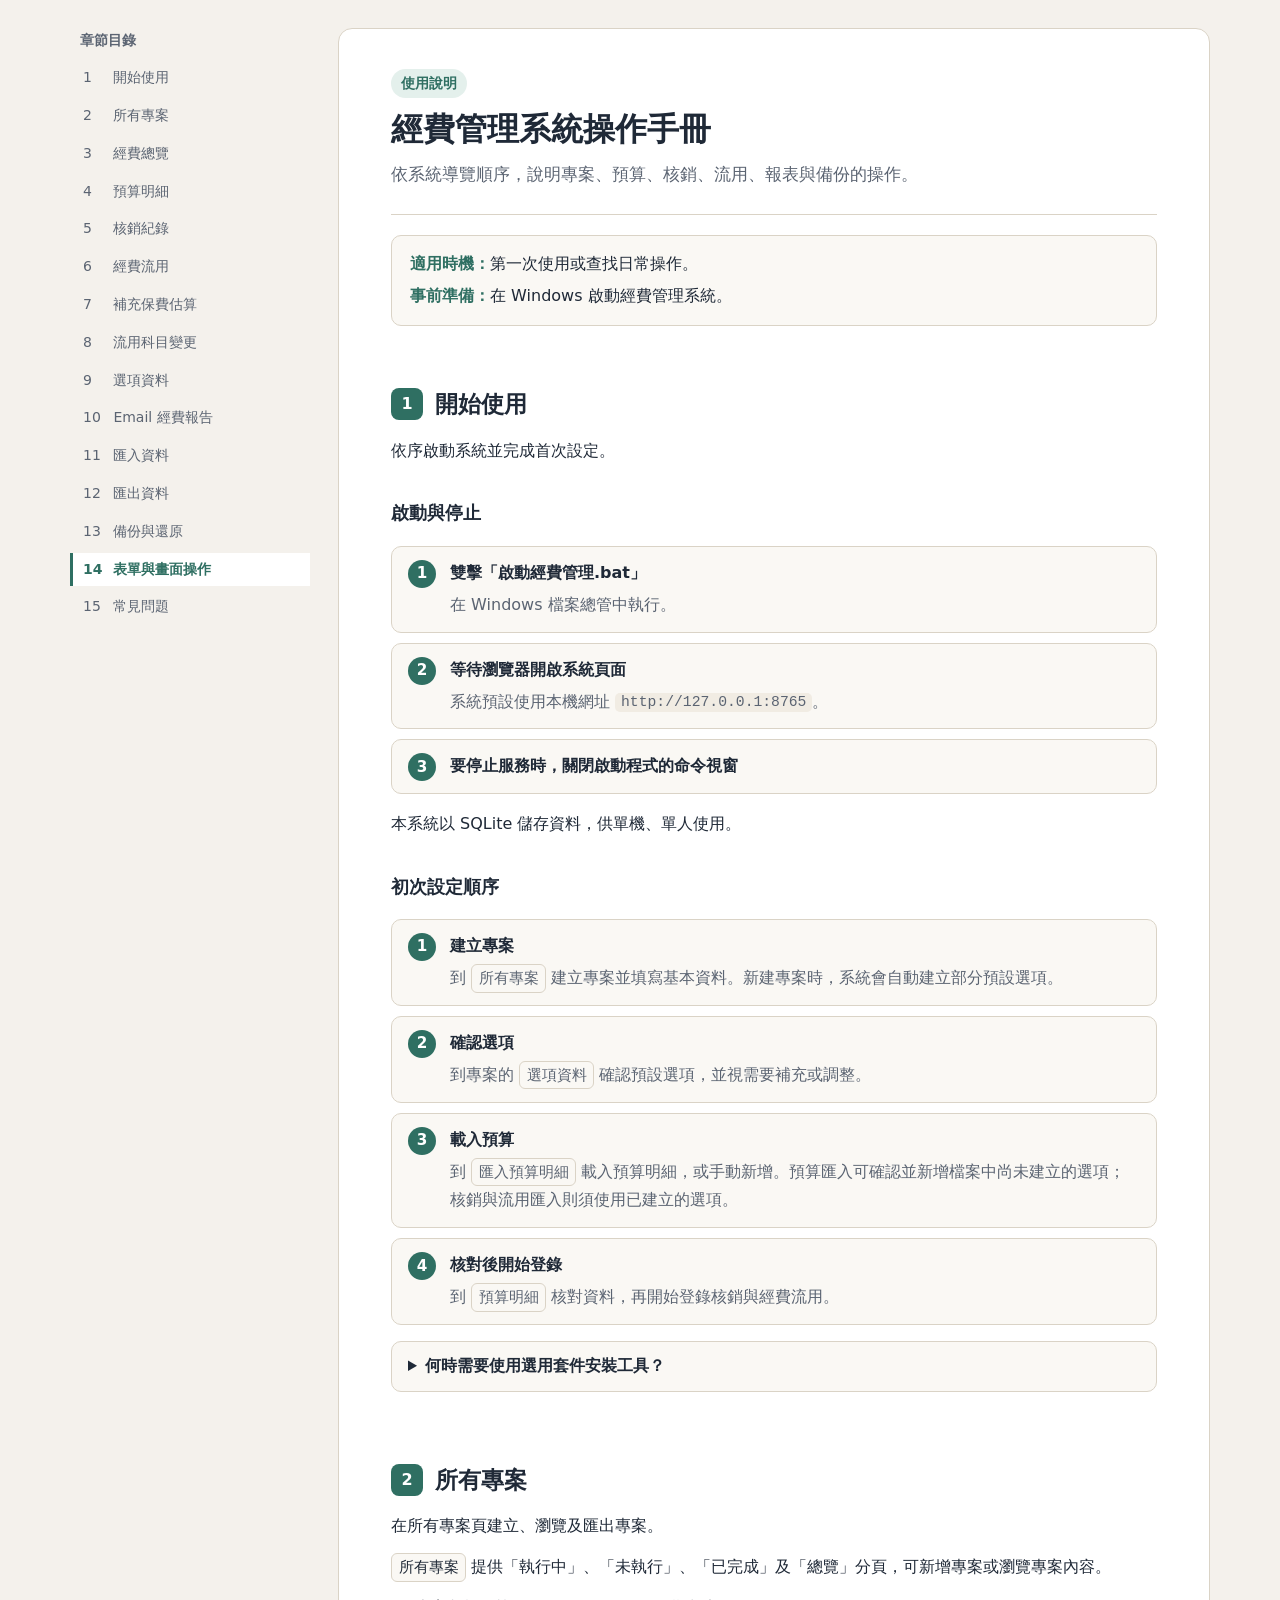
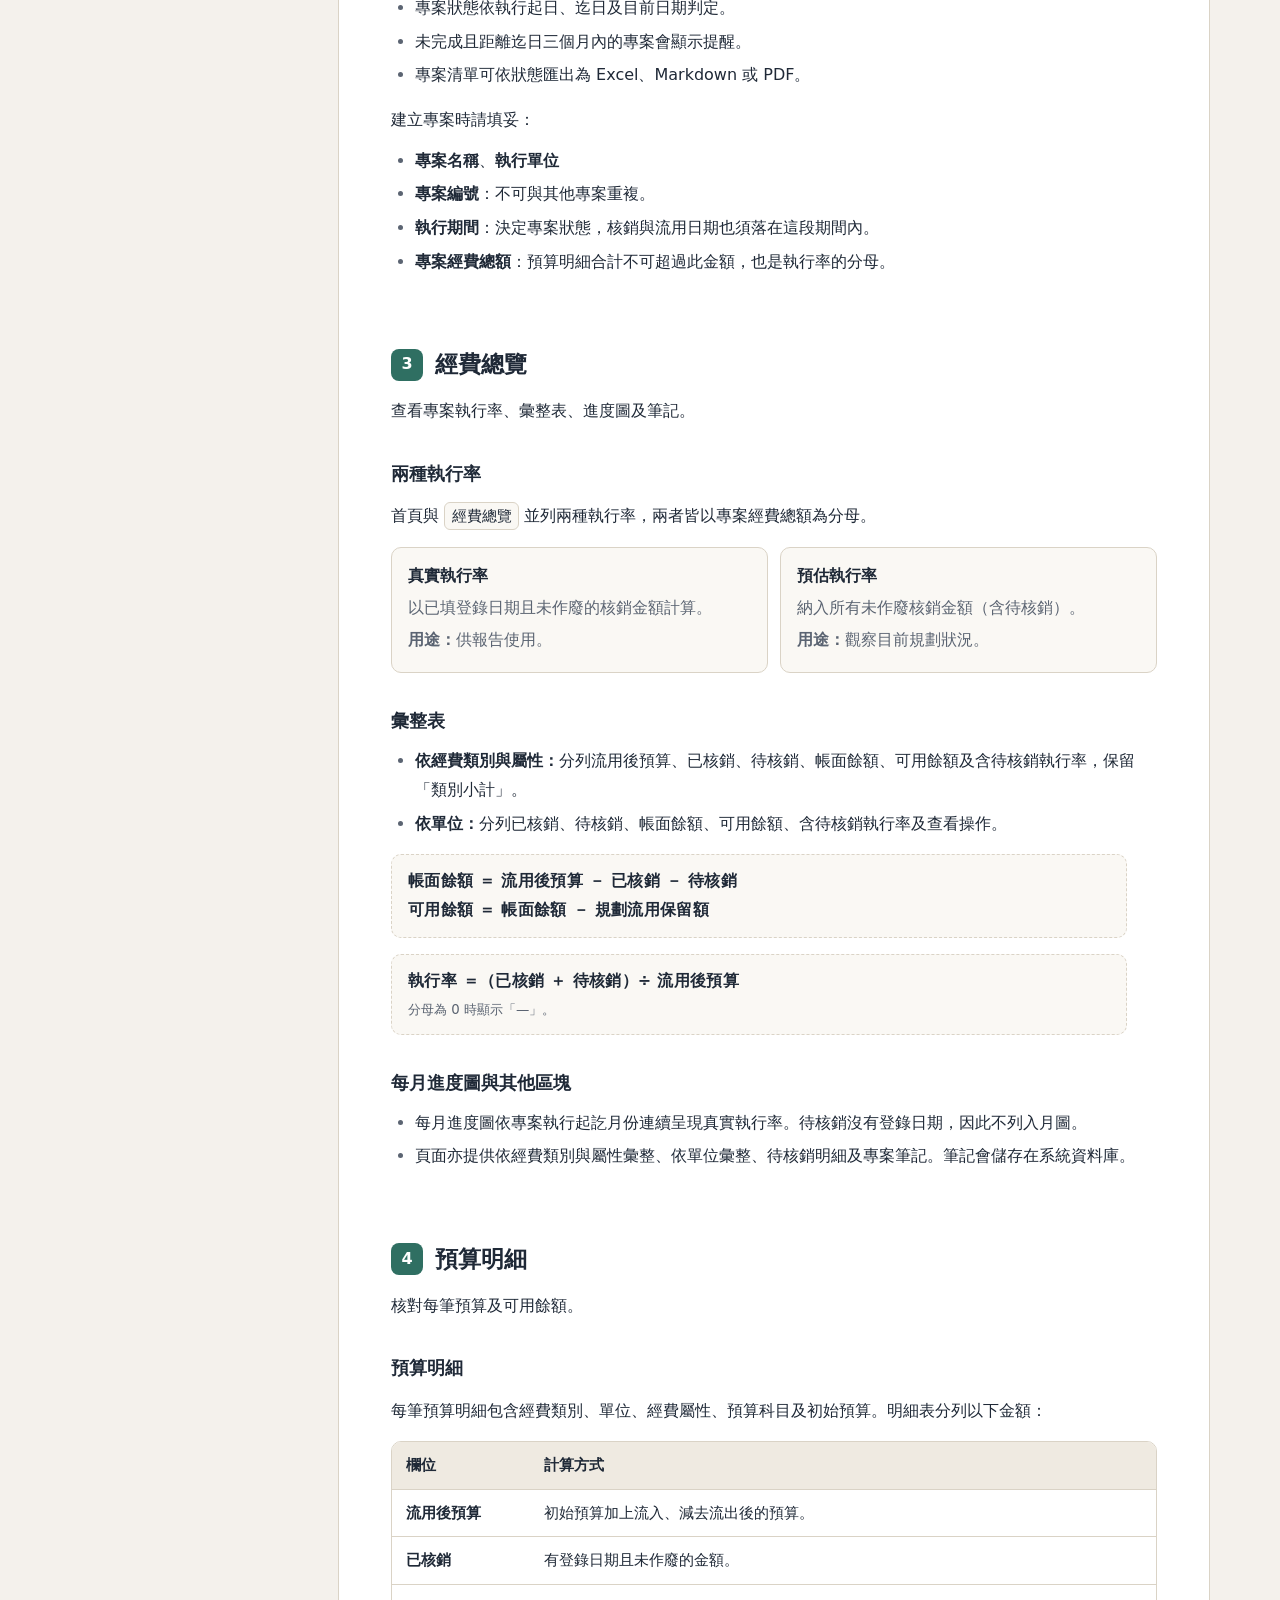
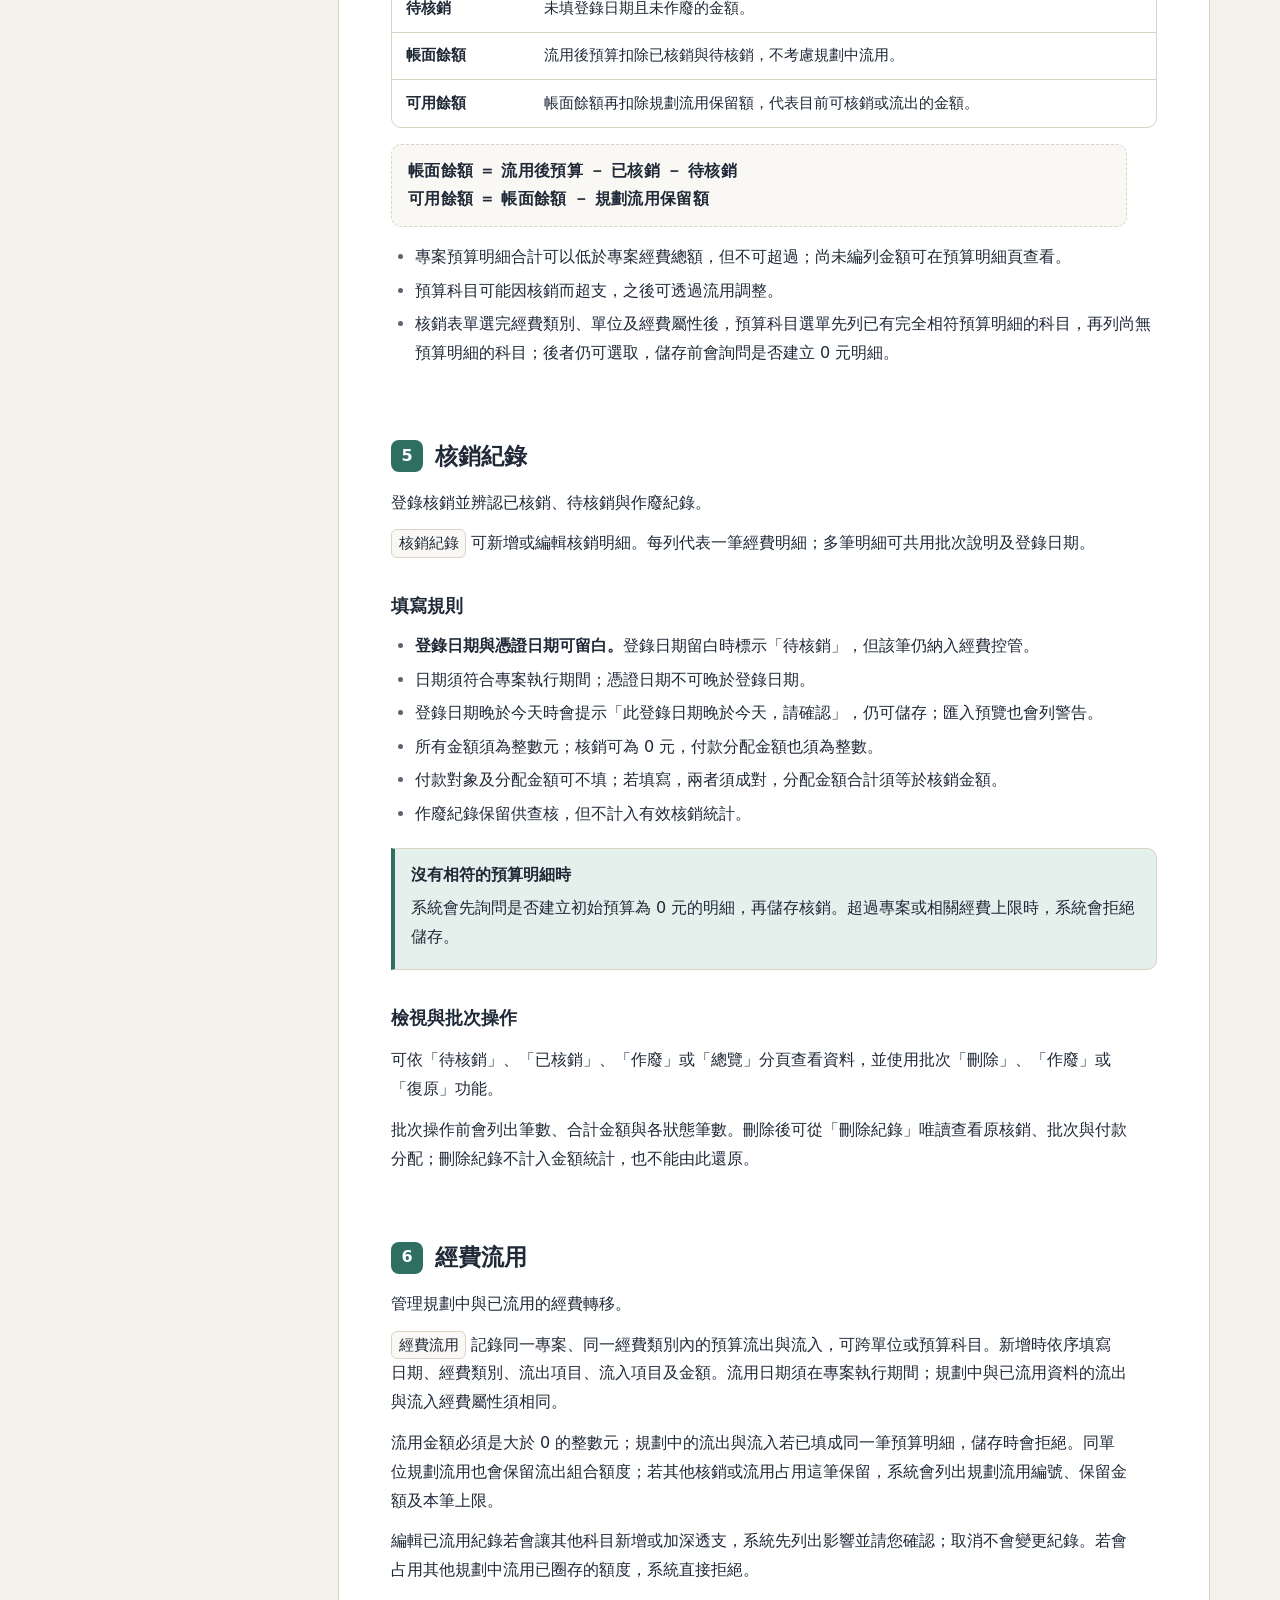
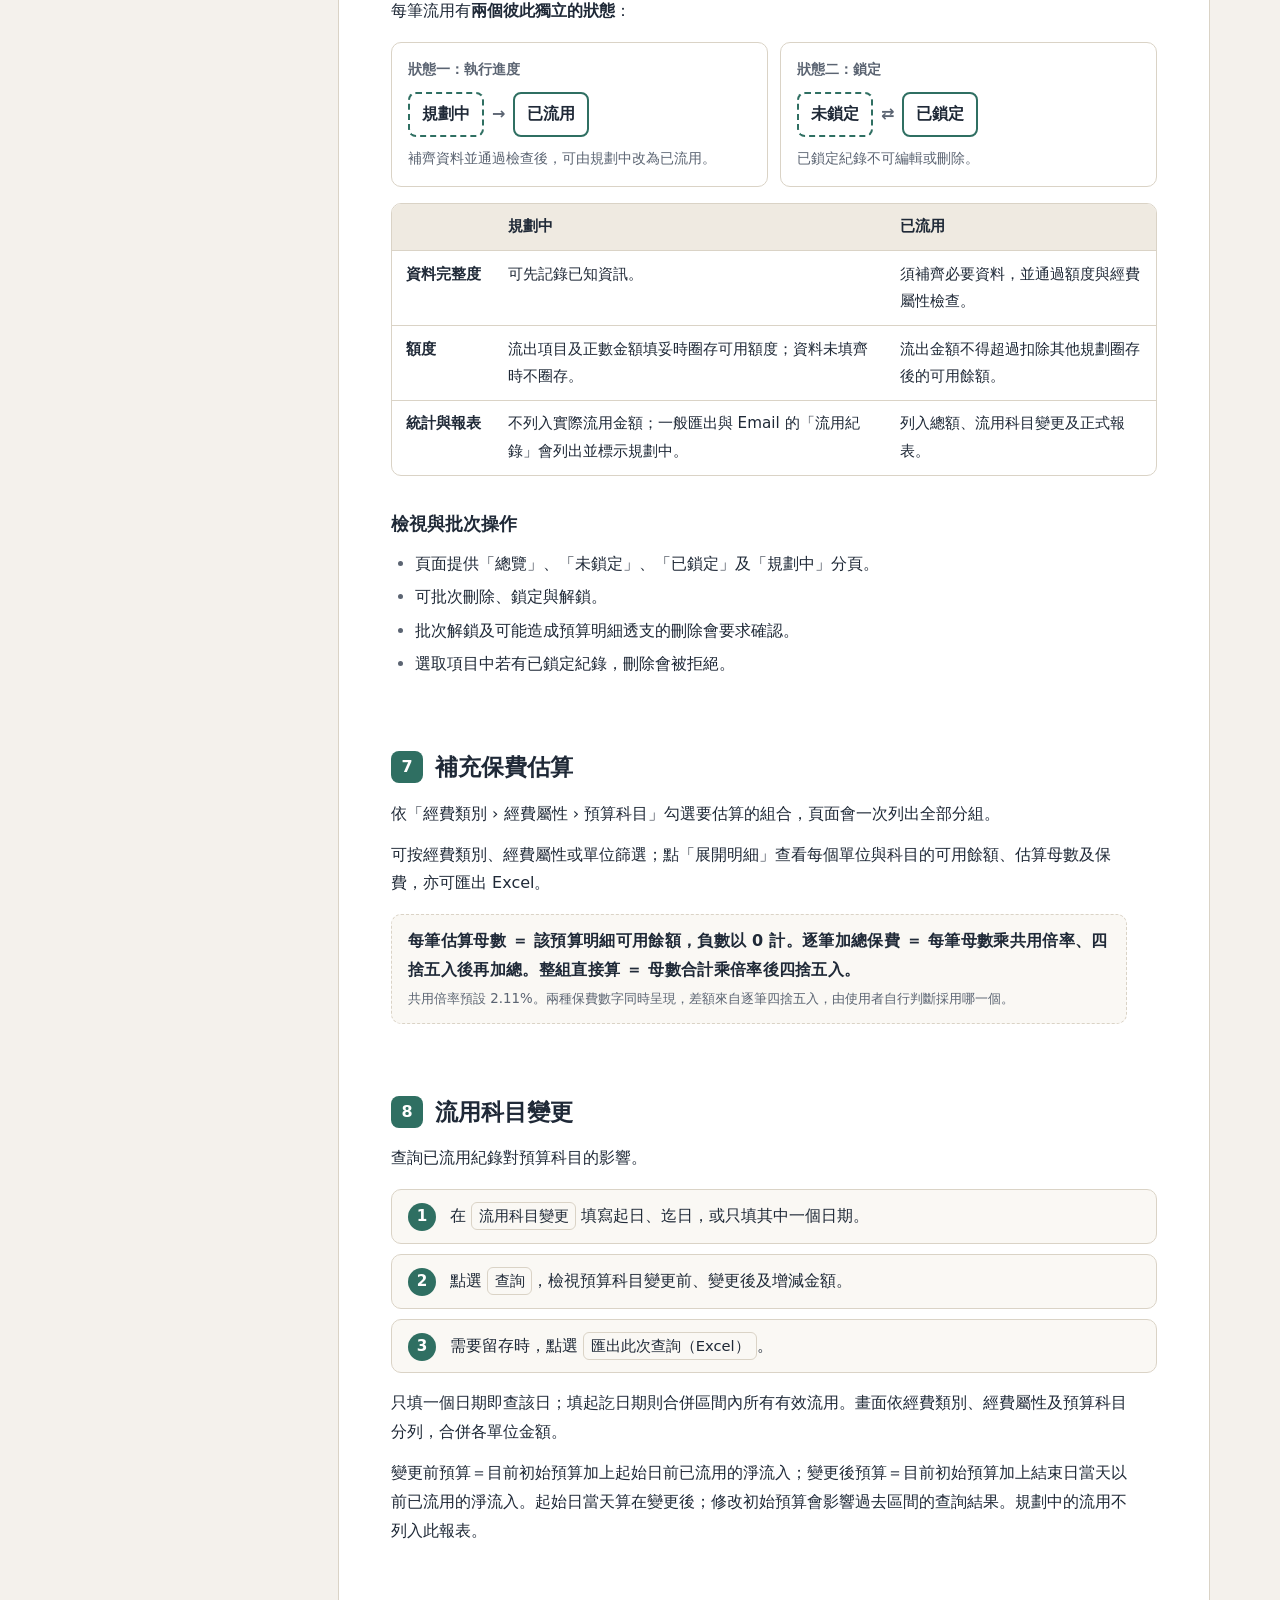
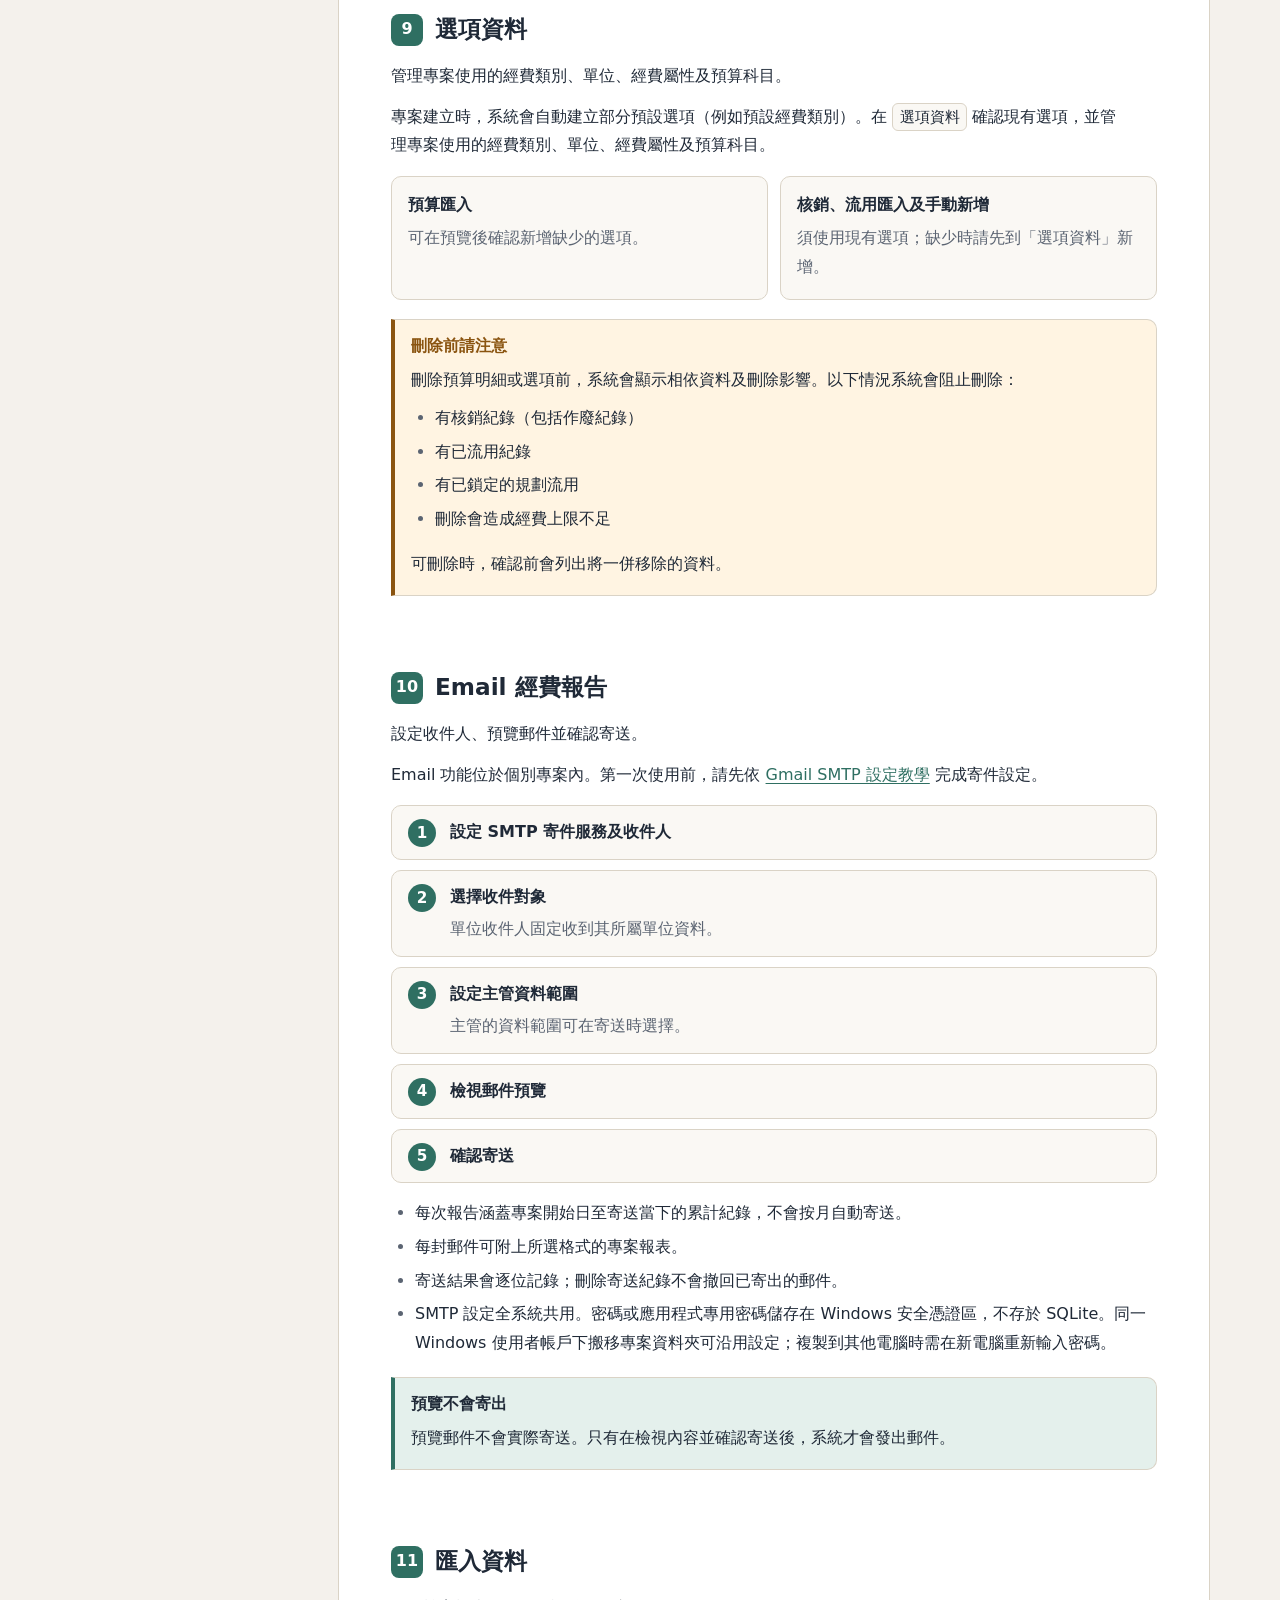
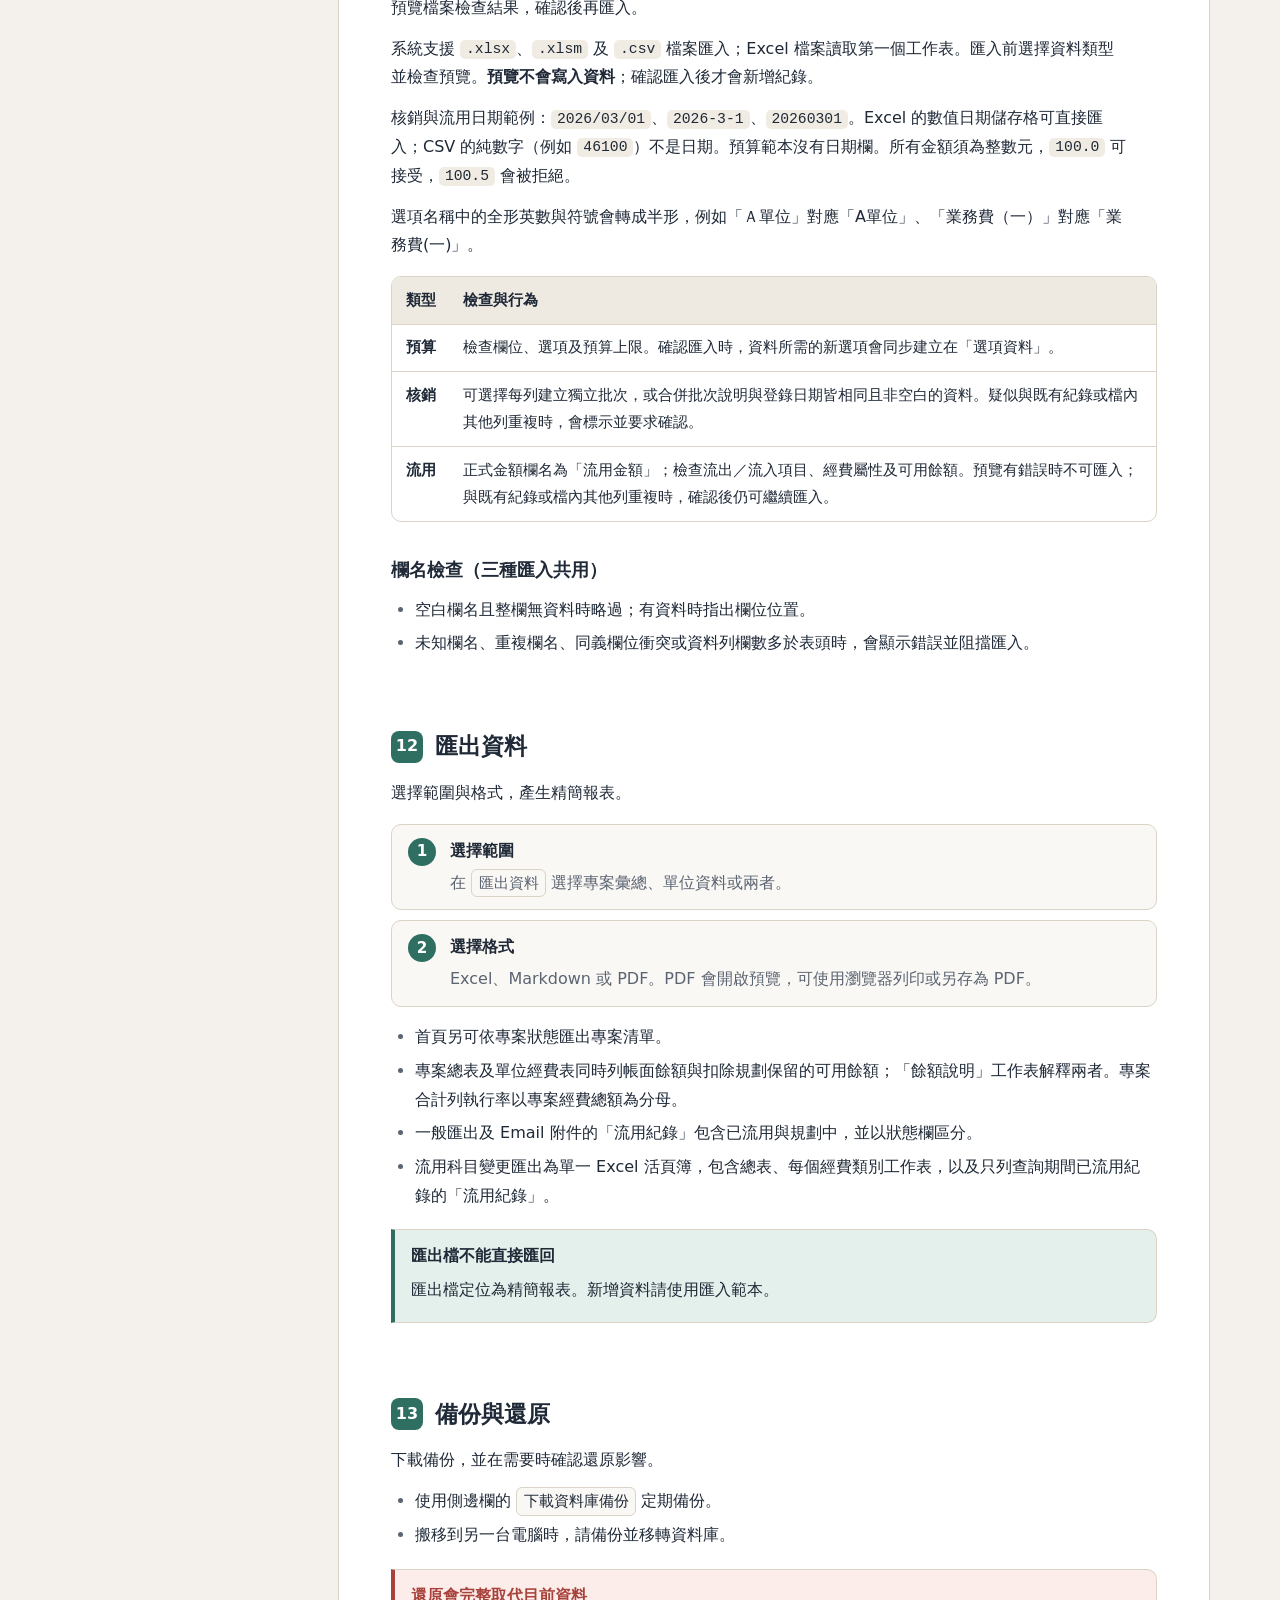
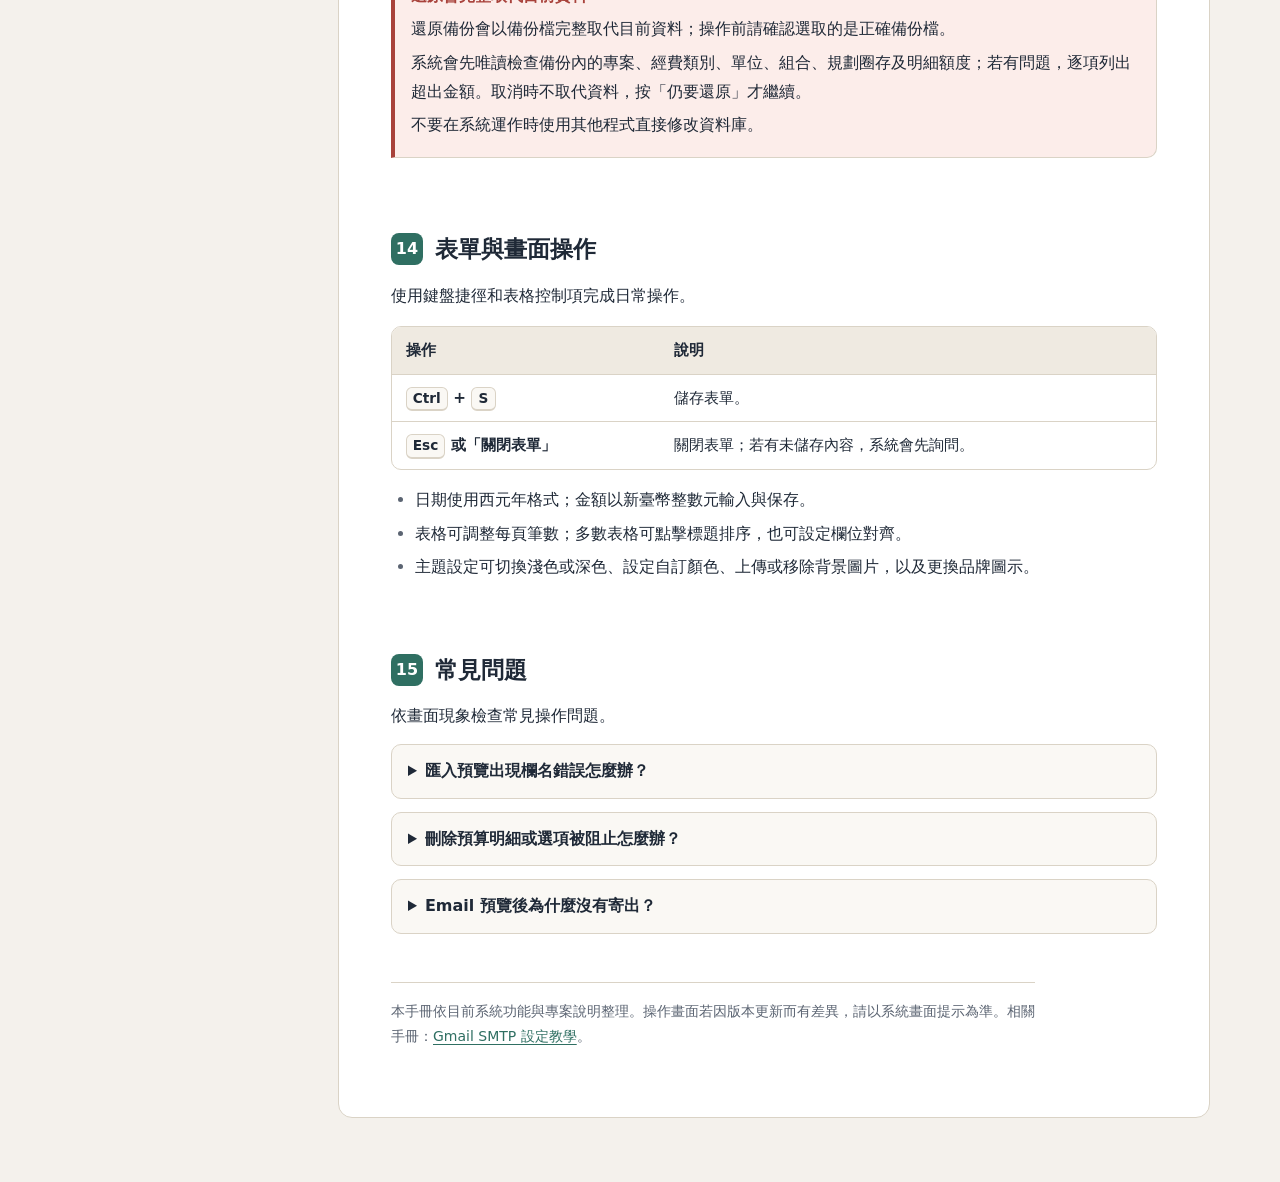
==== commit 1adc5653: "fix: 帳務防護強化、可用餘額分列、補充保費改版與匯入檢查修正 核銷 - 修正編輯既有核銷時無法儲存的問題 - 復原作廢時依目前專案期間重新檢查登錄與憑證日期 - 刪除、作廢、復原前顯示筆數與金額確" ====
--- a/docs/系統操作手冊.html
+++ b/docs/系統操作手冊.html
@@ -94,10 +94,10 @@
 </div>
 <h3>彙整表</h3>
 <ul>
-<li><strong>依經費類別與屬性：</strong>分列流用後預算、已核銷、待核銷、可用餘額及含待核銷執行率，保留「類別小計」。</li>
-<li><strong>依單位：</strong>分列已核銷、待核銷、可用餘額、含待核銷執行率及查看操作。</li>
-</ul>
-<p class="formula">可用餘額 ＝ 流用後預算 － 已核銷 － 待核銷</p>
+<li><strong>依經費類別與屬性：</strong>分列流用後預算、已核銷、待核銷、帳面餘額、可用餘額及含待核銷執行率，保留「類別小計」。</li>
+<li><strong>依單位：</strong>分列已核銷、待核銷、帳面餘額、可用餘額、含待核銷執行率及查看操作。</li>
+</ul>
+<p class="formula">帳面餘額 ＝ 流用後預算 － 已核銷 － 待核銷<br>可用餘額 ＝ 帳面餘額 － 規劃流用保留額</p>
 <p class="formula">執行率 ＝（已核銷 ＋ 待核銷）÷ 流用後預算<small>分母為 0 時顯示「—」。</small></p>
 <h3>每月進度圖與其他區塊</h3>
 <ul>
@@ -117,12 +117,14 @@
 <tr><td>流用後預算</td><td>初始預算加上流入、減去流出後的預算。</td></tr>
 <tr><td>已核銷</td><td>有登錄日期且未作廢的金額。</td></tr>
 <tr><td>待核銷</td><td>未填登錄日期且未作廢的金額。</td></tr>
-<tr><td>可用餘額</td><td>見下方公式。</td></tr>
+<tr><td>帳面餘額</td><td>流用後預算扣除已核銷與待核銷，不考慮規劃中流用。</td></tr>
+<tr><td>可用餘額</td><td>帳面餘額再扣除規劃流用保留額，代表目前可核銷或流出的金額。</td></tr>
 </tbody></table></div>
-<p class="formula">可用餘額 ＝ 流用後預算 － 已核銷 － 待核銷</p>
+<p class="formula">帳面餘額 ＝ 流用後預算 － 已核銷 － 待核銷<br>可用餘額 ＝ 帳面餘額 － 規劃流用保留額</p>
 <ul>
 <li>專案預算明細合計可以低於專案經費總額，但不可超過；尚未編列金額可在預算明細頁查看。</li>
 <li>預算科目可能因核銷而超支，之後可透過流用調整。</li>
+<li>核銷表單選完經費類別、單位及經費屬性後，預算科目選單先列已有完全相符預算明細的科目，再列尚無預算明細的科目；後者仍可選取，儲存前會詢問是否建立 0 元明細。</li>
 </ul>
 </section>
 
@@ -134,6 +136,8 @@
 <ul>
 <li><strong>登錄日期與憑證日期可留白。</strong>登錄日期留白時標示「待核銷」，但該筆仍納入經費控管。</li>
 <li>日期須符合專案執行期間；憑證日期不可晚於登錄日期。</li>
+<li>登錄日期晚於今天時會提示「此登錄日期晚於今天，請確認」，仍可儲存；匯入預覽也會列警告。</li>
+<li>所有金額須為整數元；核銷可為 0 元，付款分配金額也須為整數。</li>
 <li>付款對象及分配金額可不填；若填寫，兩者須成對，分配金額合計須等於核銷金額。</li>
 <li>作廢紀錄保留供查核，但不計入有效核銷統計。</li>
 </ul>
@@ -142,12 +146,15 @@
 </div>
 <h3>檢視與批次操作</h3>
 <p>可依「待核銷」、「已核銷」、「作廢」或「總覽」分頁查看資料，並使用批次「刪除」、「作廢」或「復原」功能。</p>
+<p>批次操作前會列出筆數、合計金額與各狀態筆數。刪除後可從「刪除紀錄」唯讀查看原核銷、批次與付款分配；刪除紀錄不計入金額統計，也不能由此還原。</p>
 </section>
 
 <section id="transfers">
 <h2><span class="no">6</span>經費流用</h2>
 <p>管理規劃中與已流用的經費轉移。</p>
-<p><span class="ui">經費流用</span> 記錄同一專案、同一經費類別內的預算流出與流入，可跨單位或預算科目。新增時依序填寫日期、經費類別、流出項目、流入項目及金額。流用日期須在專案執行期間；已流用資料的流出與流入經費屬性須相同。</p>
+<p><span class="ui">經費流用</span> 記錄同一專案、同一經費類別內的預算流出與流入，可跨單位或預算科目。新增時依序填寫日期、經費類別、流出項目、流入項目及金額。流用日期須在專案執行期間；規劃中與已流用資料的流出與流入經費屬性須相同。</p>
+<p>流用金額必須是大於 0 的整數元；規劃中的流出與流入若已填成同一筆預算明細，儲存時會拒絕。同單位規劃流用也會保留流出組合額度；若其他核銷或流用占用這筆保留，系統會列出規劃流用編號、保留金額及本筆上限。</p>
+<p>編輯已流用紀錄若會讓其他科目新增或加深透支，系統先列出影響並請您確認；取消不會變更紀錄。若會占用其他規劃中流用已圈存的額度，系統直接拒絕。</p>
 <p>每筆流用有<strong>兩個彼此獨立的狀態</strong>：</p>
 <div class="axes" role="group" aria-label="流用的兩種狀態">
 <div class="axis"><b>狀態一：執行進度</b>
@@ -164,7 +171,7 @@
 <tbody>
 <tr><td>資料完整度</td><td>可先記錄已知資訊。</td><td>須補齊必要資料，並通過額度與經費屬性檢查。</td></tr>
 <tr><td>額度</td><td>流出項目及正數金額填妥時圈存可用額度；資料未填齊時不圈存。</td><td>流出金額不得超過扣除其他規劃圈存後的可用餘額。</td></tr>
-<tr><td>統計與報表</td><td>不列入實際經費統計及正式報表。</td><td>列入總額、流用科目變更及正式報表。</td></tr>
+<tr><td>統計與報表</td><td>不列入實際流用金額；一般匯出與 Email 的「流用紀錄」會列出並標示規劃中。</td><td>列入總額、流用科目變更及正式報表。</td></tr>
 </tbody></table></div>
 <h3>檢視與批次操作</h3>
 <ul>
@@ -177,9 +184,9 @@
 
 <section id="estimate">
 <h2><span class="no">7</span>補充保費估算</h2>
-<p>用選定科目的預算餘額估算補充保費。</p>
-<p>在 <span class="ui">補充保費估算</span> 選取要估算的預算科目。</p>
-<p class="formula">估算金額 ＝ 所選科目的預算餘額合計 × 共用倍率<small>預設倍率為 2.11%，可調整。結果四捨五入至整數元，供預算管理參考。</small></p>
+<p>依「經費類別 › 經費屬性 › 預算科目」勾選要估算的組合，頁面會一次列出全部分組。</p>
+<p>可按經費類別、經費屬性或單位篩選；點「展開明細」查看每個單位與科目的可用餘額、估算母數及保費，亦可匯出 Excel。</p>
+<p class="formula">每筆估算母數 ＝ 該預算明細可用餘額，負數以 0 計。逐筆加總保費 ＝ 每筆母數乘共用倍率、四捨五入後再加總。整組直接算 ＝ 母數合計乘倍率後四捨五入。<small>共用倍率預設 2.11%。兩種保費數字同時呈現，差額來自逐筆四捨五入，由使用者自行判斷採用哪一個。</small></p>
 </section>
 
 <section id="application">
@@ -190,8 +197,8 @@
 <li>點選 <span class="ui">查詢</span>，檢視預算科目變更前、變更後及增減金額。</li>
 <li>需要留存時，點選 <span class="ui">匯出此次查詢（Excel）</span>。</li>
 </ol>
-<p>只填一個日期即查該日；填起訖日期則合併區間內所有有效流用。查詢只列出預算總額有變動的科目，依經費類別分類並合併各單位金額。</p>
-<p>變更前為起始日前的預算，變更後為結束日流用完成後的預算；規劃中的流用不列入正式報表。</p>
+<p>只填一個日期即查該日；填起訖日期則合併區間內所有有效流用。畫面依經費類別、經費屬性及預算科目分列，合併各單位金額。</p>
+<p>變更前預算＝目前初始預算加上起始日前已流用的淨流入；變更後預算＝目前初始預算加上結束日當天以前已流用的淨流入。起始日當天算在變更後；修改初始預算會影響過去區間的查詢結果。規劃中的流用不列入此報表。</p>
 </section>
 
 <section id="options">
@@ -238,12 +245,14 @@
 <h2><span class="no">11</span>匯入資料</h2>
 <p>預覽檔案檢查結果，確認後再匯入。</p>
 <p>系統支援 <code>.xlsx</code>、<code>.xlsm</code> 及 <code>.csv</code> 檔案匯入；Excel 檔案讀取第一個工作表。匯入前選擇資料類型並檢查預覽。<strong>預覽不會寫入資料</strong>；確認匯入後才會新增紀錄。</p>
+<p>核銷與流用日期範例：<code>2026/03/01</code>、<code>2026-3-1</code>、<code>20260301</code>。Excel 的數值日期儲存格可直接匯入；CSV 的純數字（例如 <code>46100</code>）不是日期。預算範本沒有日期欄。所有金額須為整數元，<code>100.0</code> 可接受，<code>100.5</code> 會被拒絕。</p>
+<p>選項名稱中的全形英數與符號會轉成半形，例如「Ａ單位」對應「A單位」、「業務費（一）」對應「業務費(一)」。</p>
 <div class="tbl"><table>
 <thead><tr><th>類型</th><th>檢查與行為</th></tr></thead>
 <tbody>
 <tr><td>預算</td><td>檢查欄位、選項及預算上限。確認匯入時，資料所需的新選項會同步建立在「選項資料」。</td></tr>
-<tr><td>核銷</td><td>可選擇每列建立獨立批次，或合併批次說明與登錄日期皆相同且非空白的資料。</td></tr>
-<tr><td>流用</td><td>正式金額欄名為「流用金額」；檢查流出／流入項目、經費屬性及可用餘額。預覽有錯誤時不可匯入；檔案內有重複資料時，確認後仍可繼續匯入。</td></tr>
+<tr><td>核銷</td><td>可選擇每列建立獨立批次，或合併批次說明與登錄日期皆相同且非空白的資料。疑似與既有紀錄或檔內其他列重複時，會標示並要求確認。</td></tr>
+<tr><td>流用</td><td>正式金額欄名為「流用金額」；檢查流出／流入項目、經費屬性及可用餘額。預覽有錯誤時不可匯入；與既有紀錄或檔內其他列重複時，確認後仍可繼續匯入。</td></tr>
 </tbody></table></div>
 <h3>欄名檢查（三種匯入共用）</h3>
 <ul>
@@ -261,8 +270,9 @@
 </ol>
 <ul>
 <li>首頁另可依專案狀態匯出專案清單。</li>
-<li>規劃中的流用不納入正式匯出報表。</li>
-<li>流用科目變更匯出為單一 Excel 活頁簿，包含總表及每個經費類別的工作表，依類別、屬性與科目分列並附合計。</li>
+<li>專案總表及單位經費表同時列帳面餘額與扣除規劃保留的可用餘額；「餘額說明」工作表解釋兩者。專案合計列執行率以專案經費總額為分母。</li>
+<li>一般匯出及 Email 附件的「流用紀錄」包含已流用與規劃中，並以狀態欄區分。</li>
+<li>流用科目變更匯出為單一 Excel 活頁簿，包含總表、每個經費類別工作表，以及只列查詢期間已流用紀錄的「流用紀錄」。</li>
 </ul>
 <div class="callout"><b>匯出檔不能直接匯回</b><p>匯出檔定位為精簡報表。新增資料請使用匯入範本。</p></div>
 </section>
@@ -276,6 +286,7 @@
 </ul>
 <div class="callout danger"><b>還原會完整取代目前資料</b>
 <p>還原備份會以備份檔完整取代目前資料；操作前請確認選取的是正確備份檔。</p>
+<p>系統會先唯讀檢查備份內的專案、經費類別、單位、組合、規劃圈存及明細額度；若有問題，逐項列出超出金額。取消時不取代資料，按「仍要還原」才繼續。</p>
 <p>不要在系統運作時使用其他程式直接修改資料庫。</p>
 </div>
 </section>
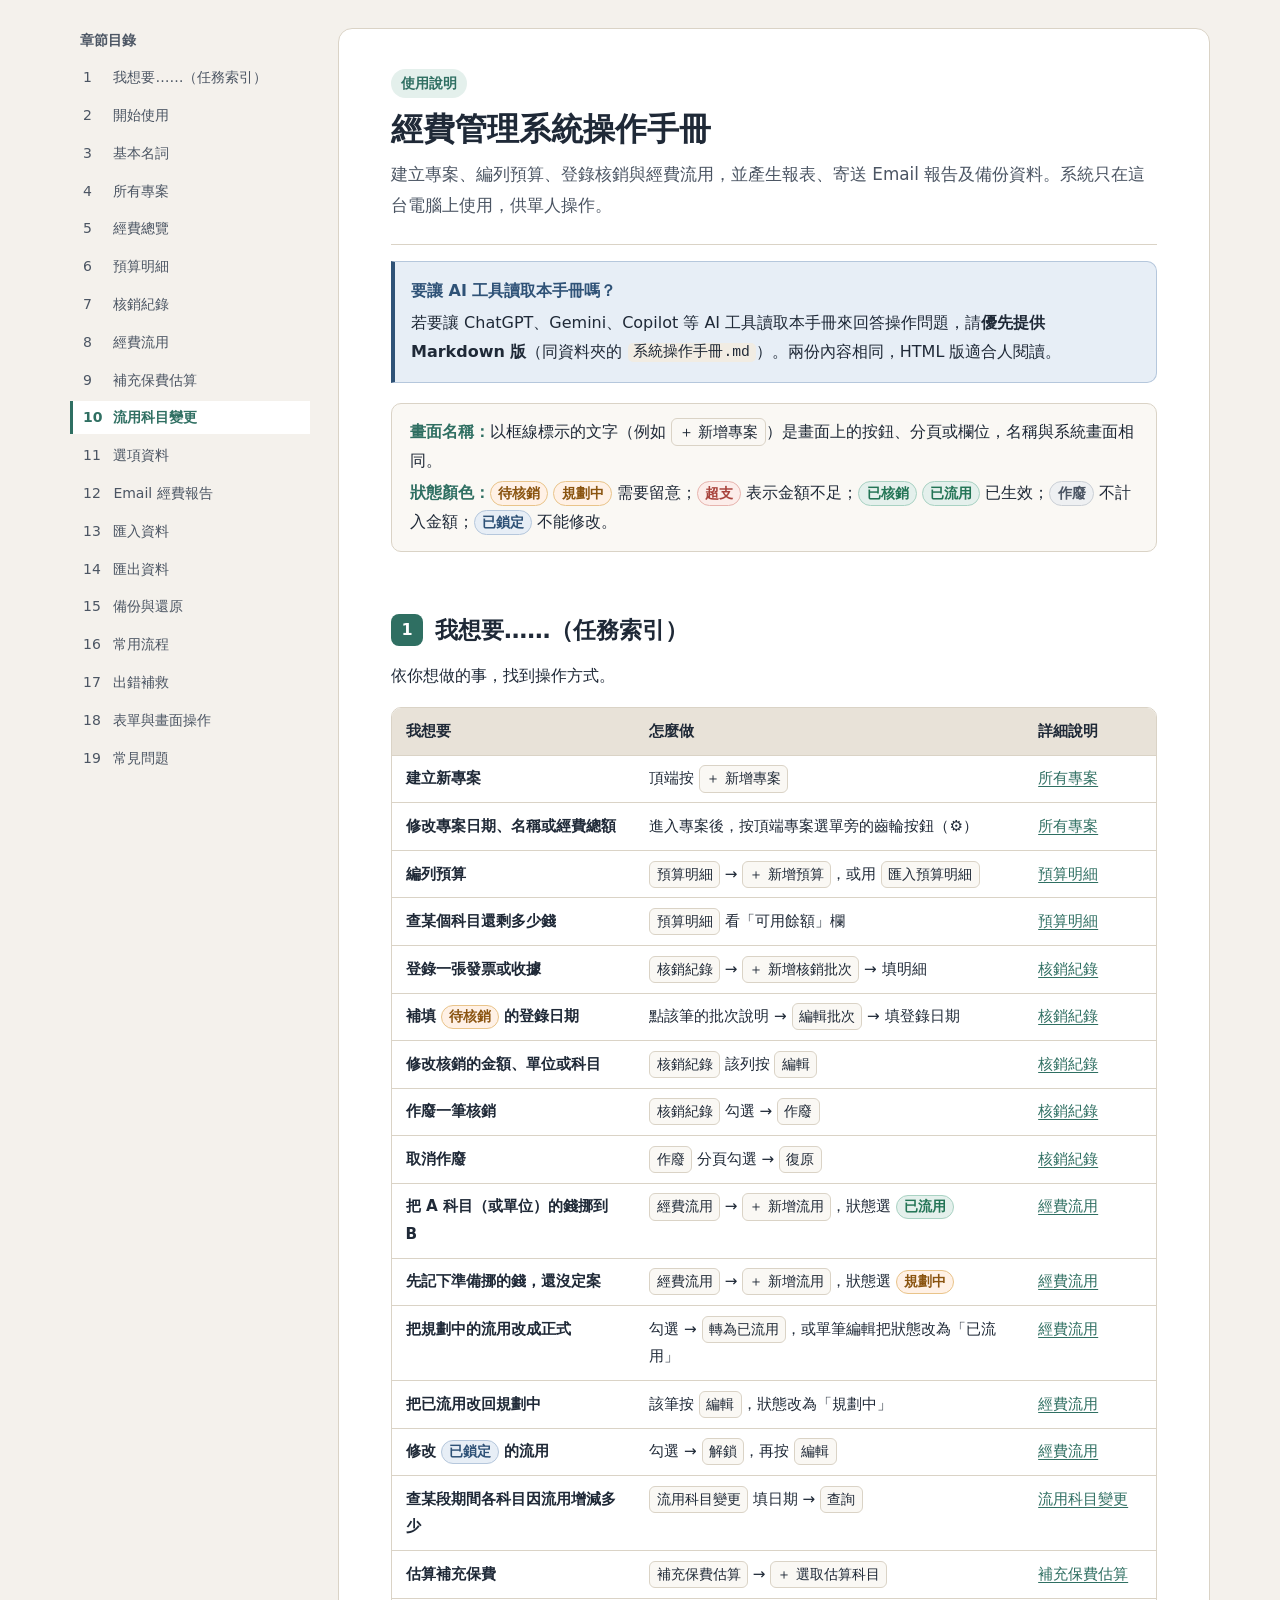
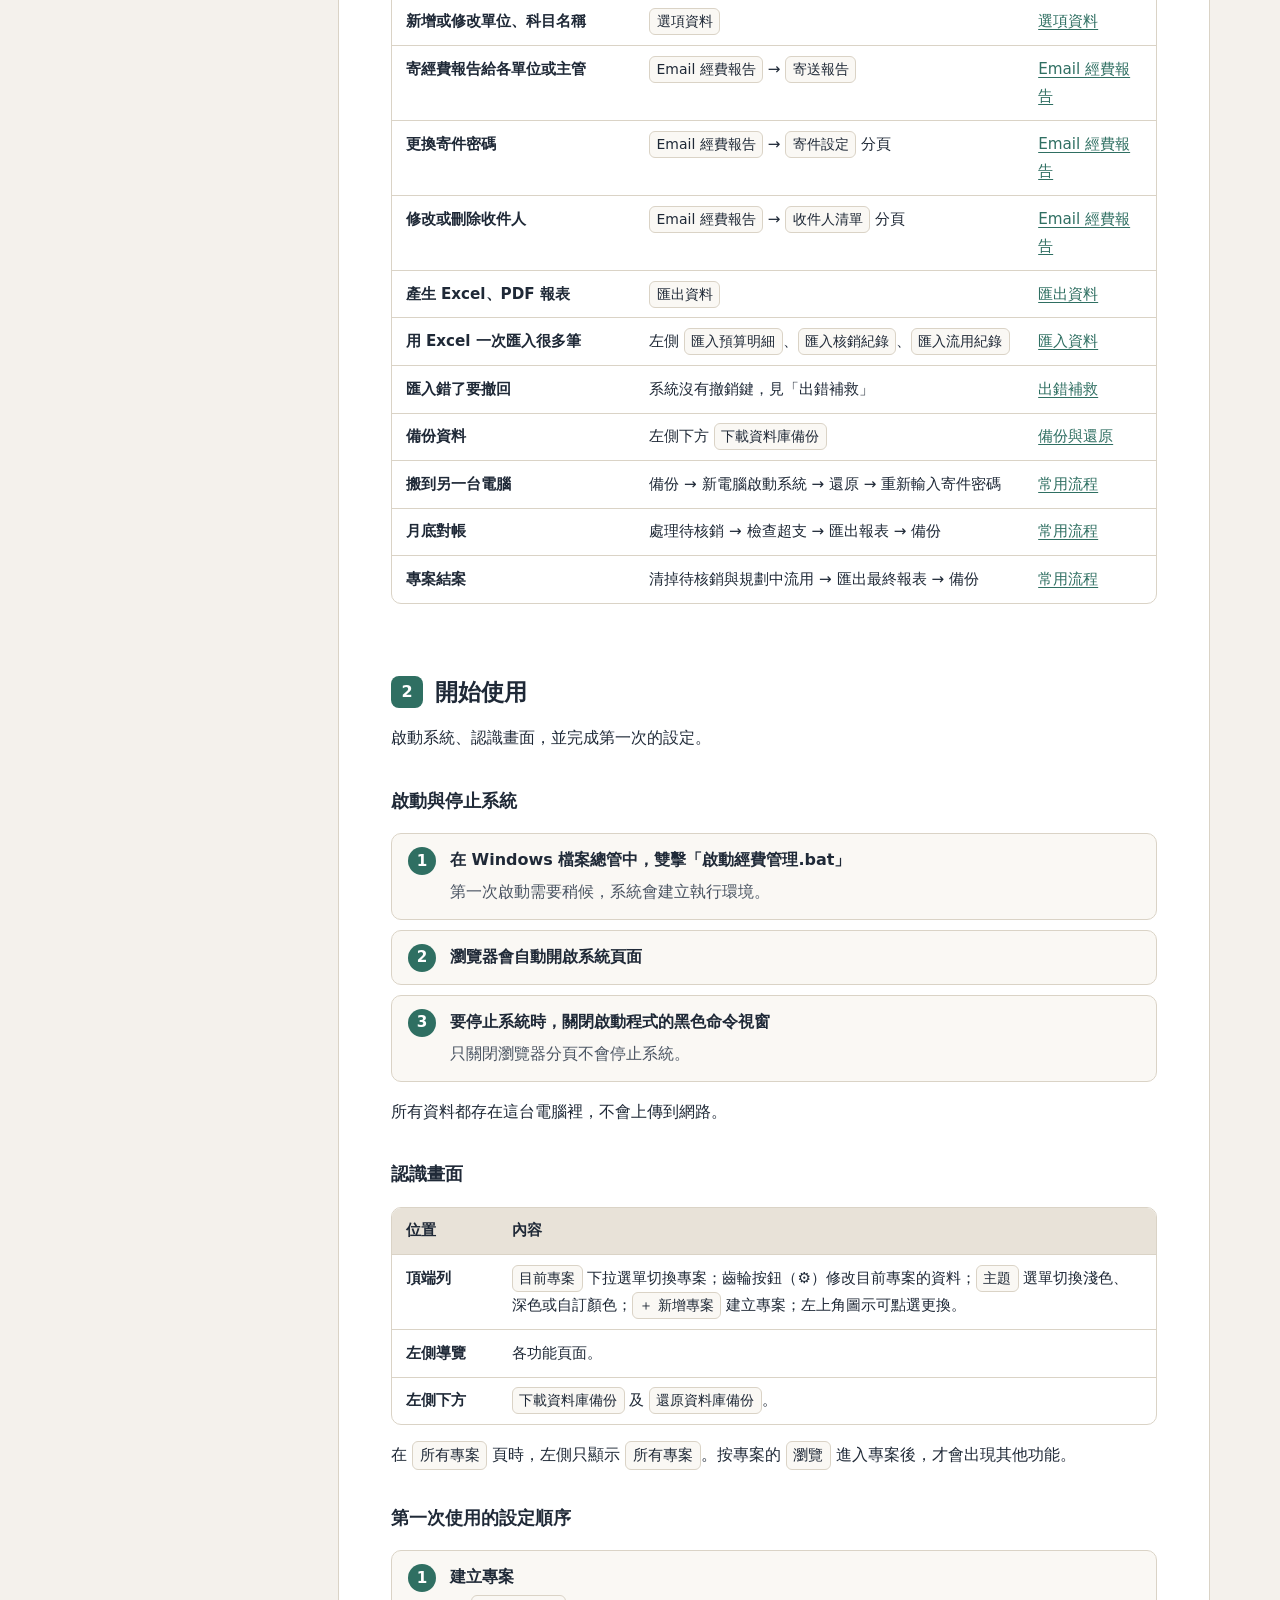
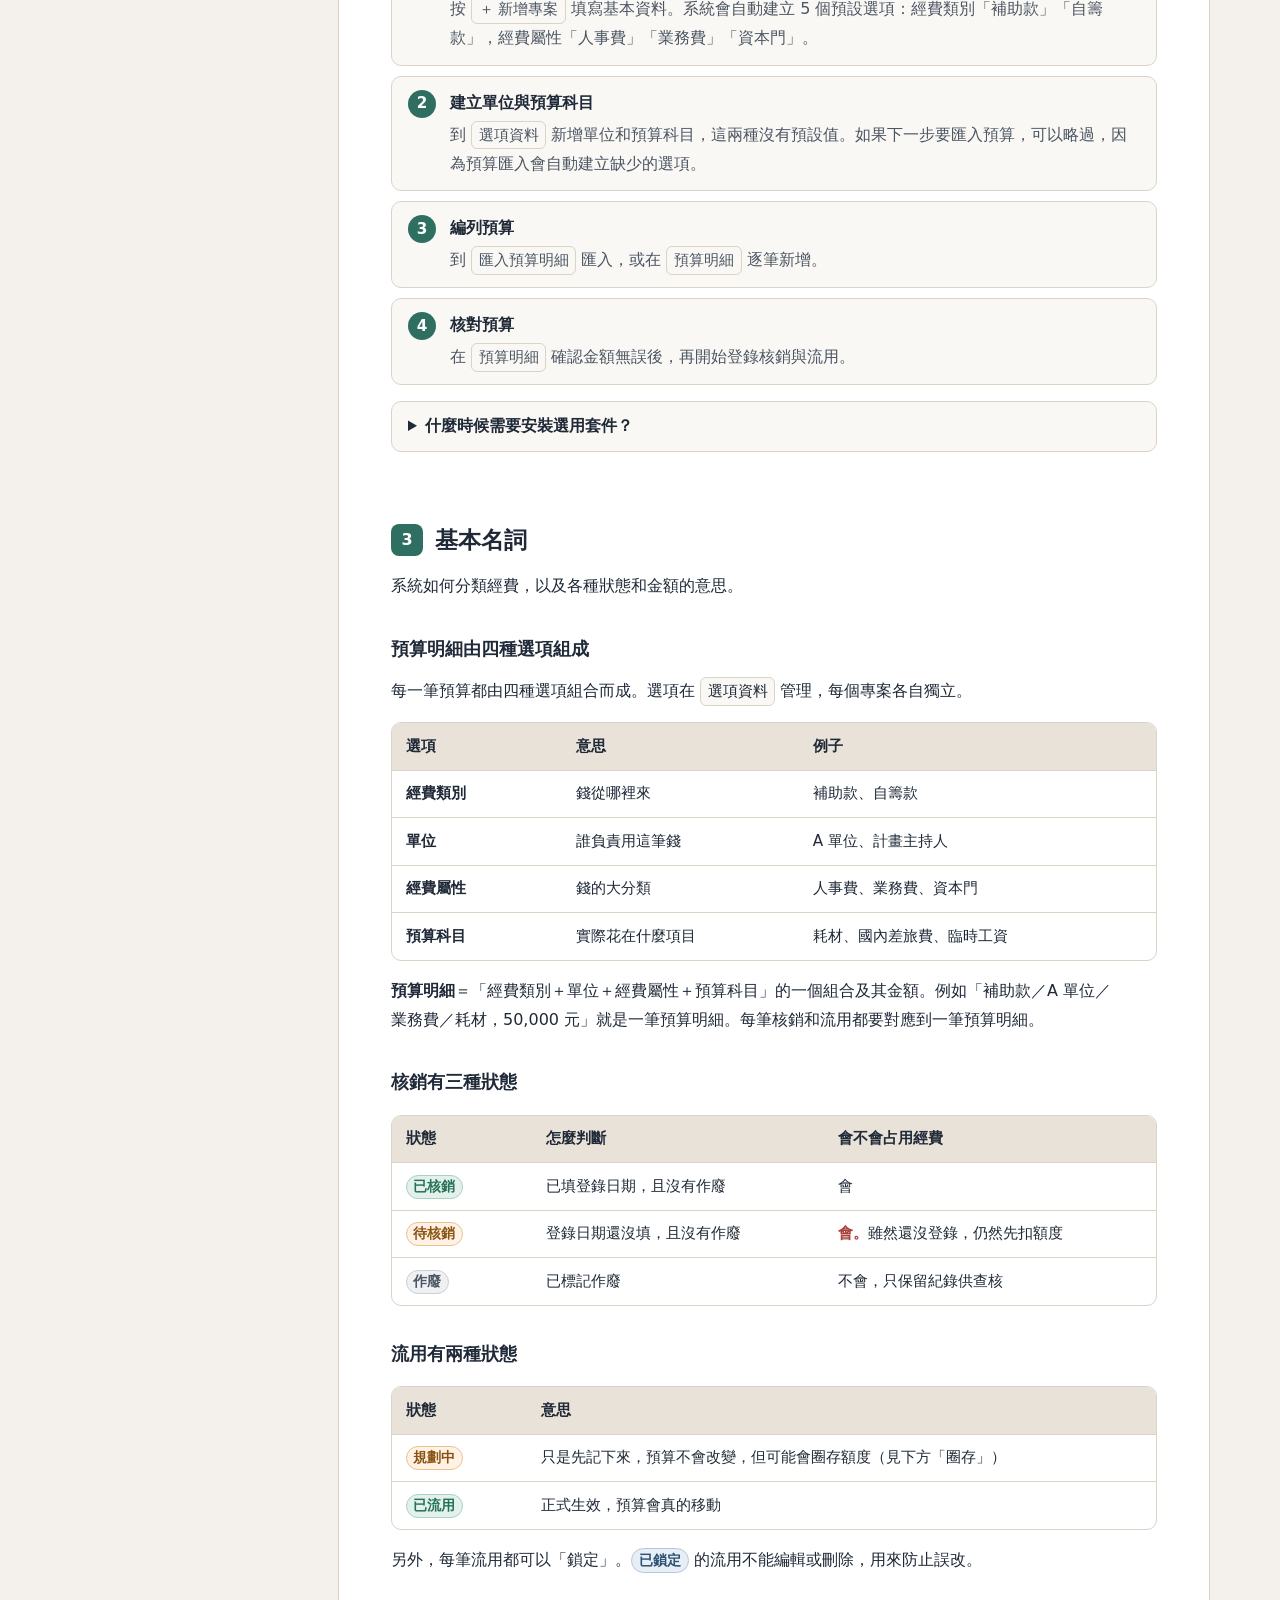
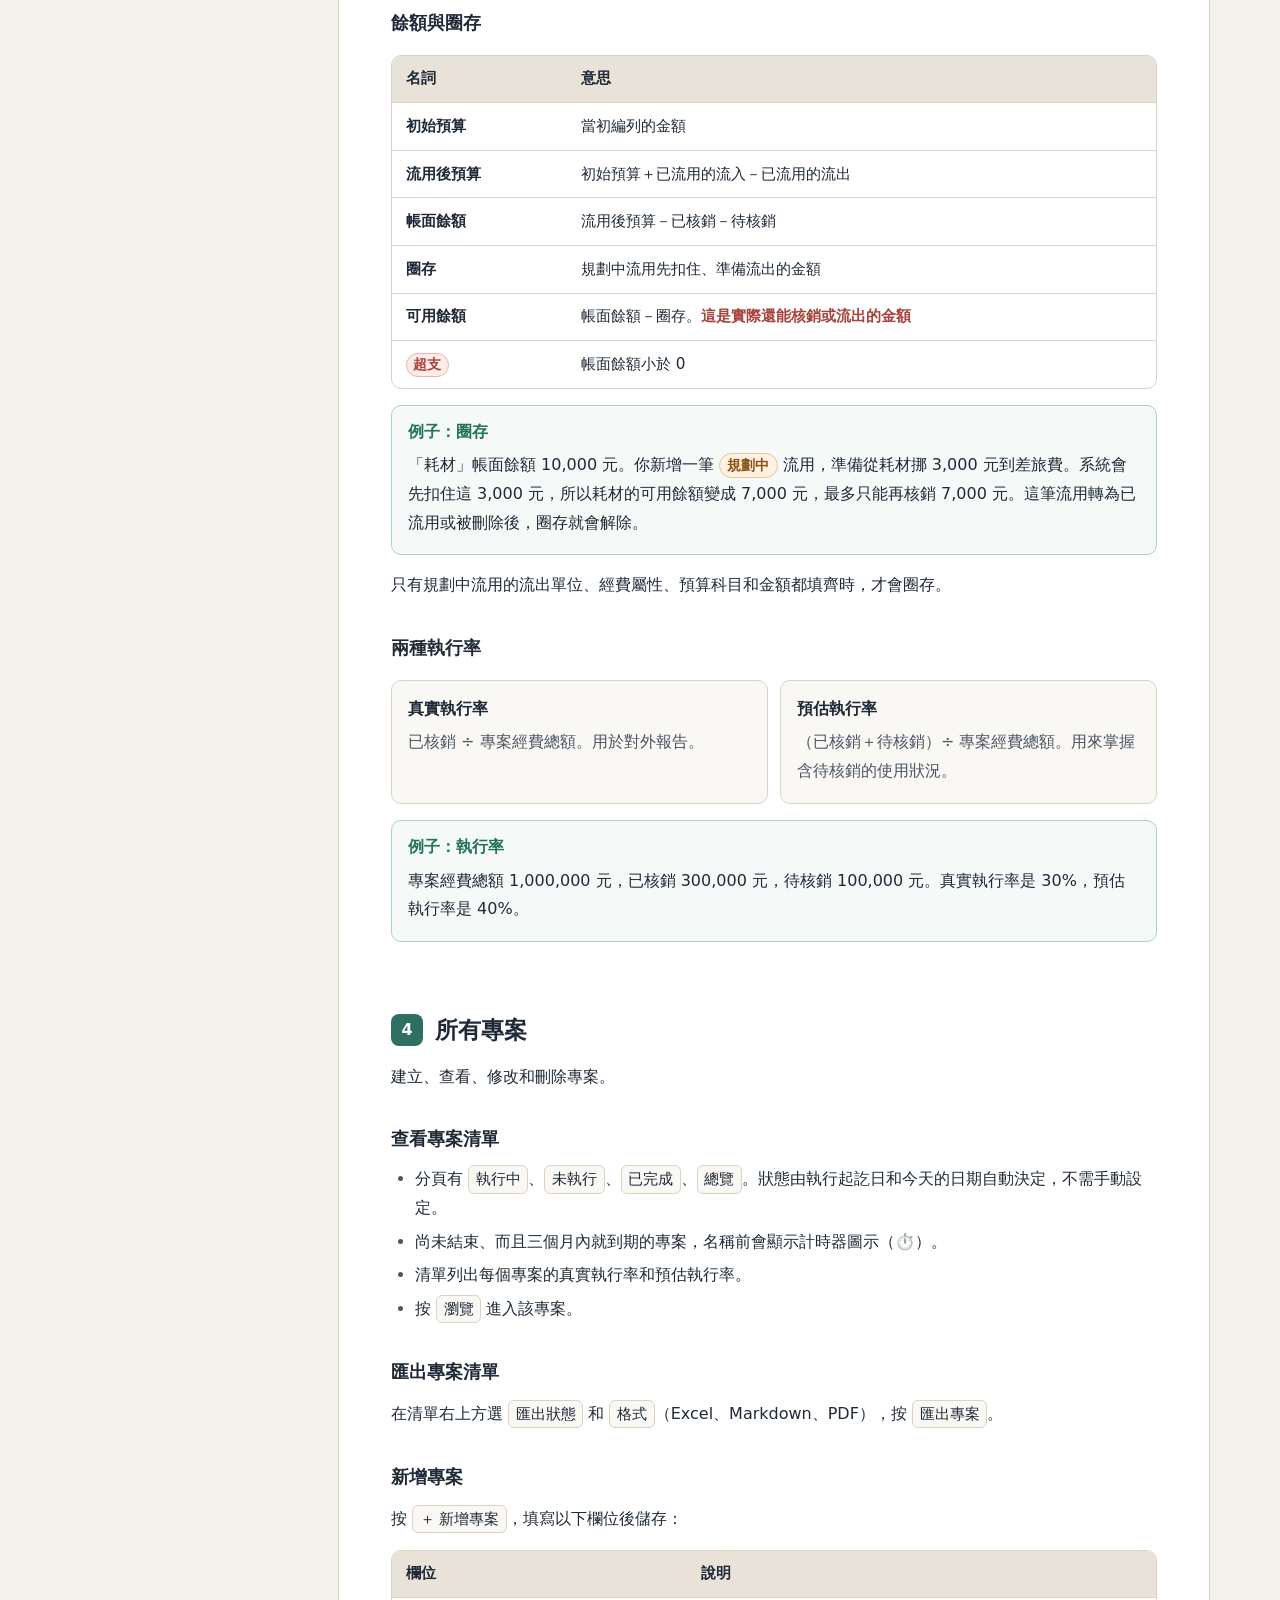
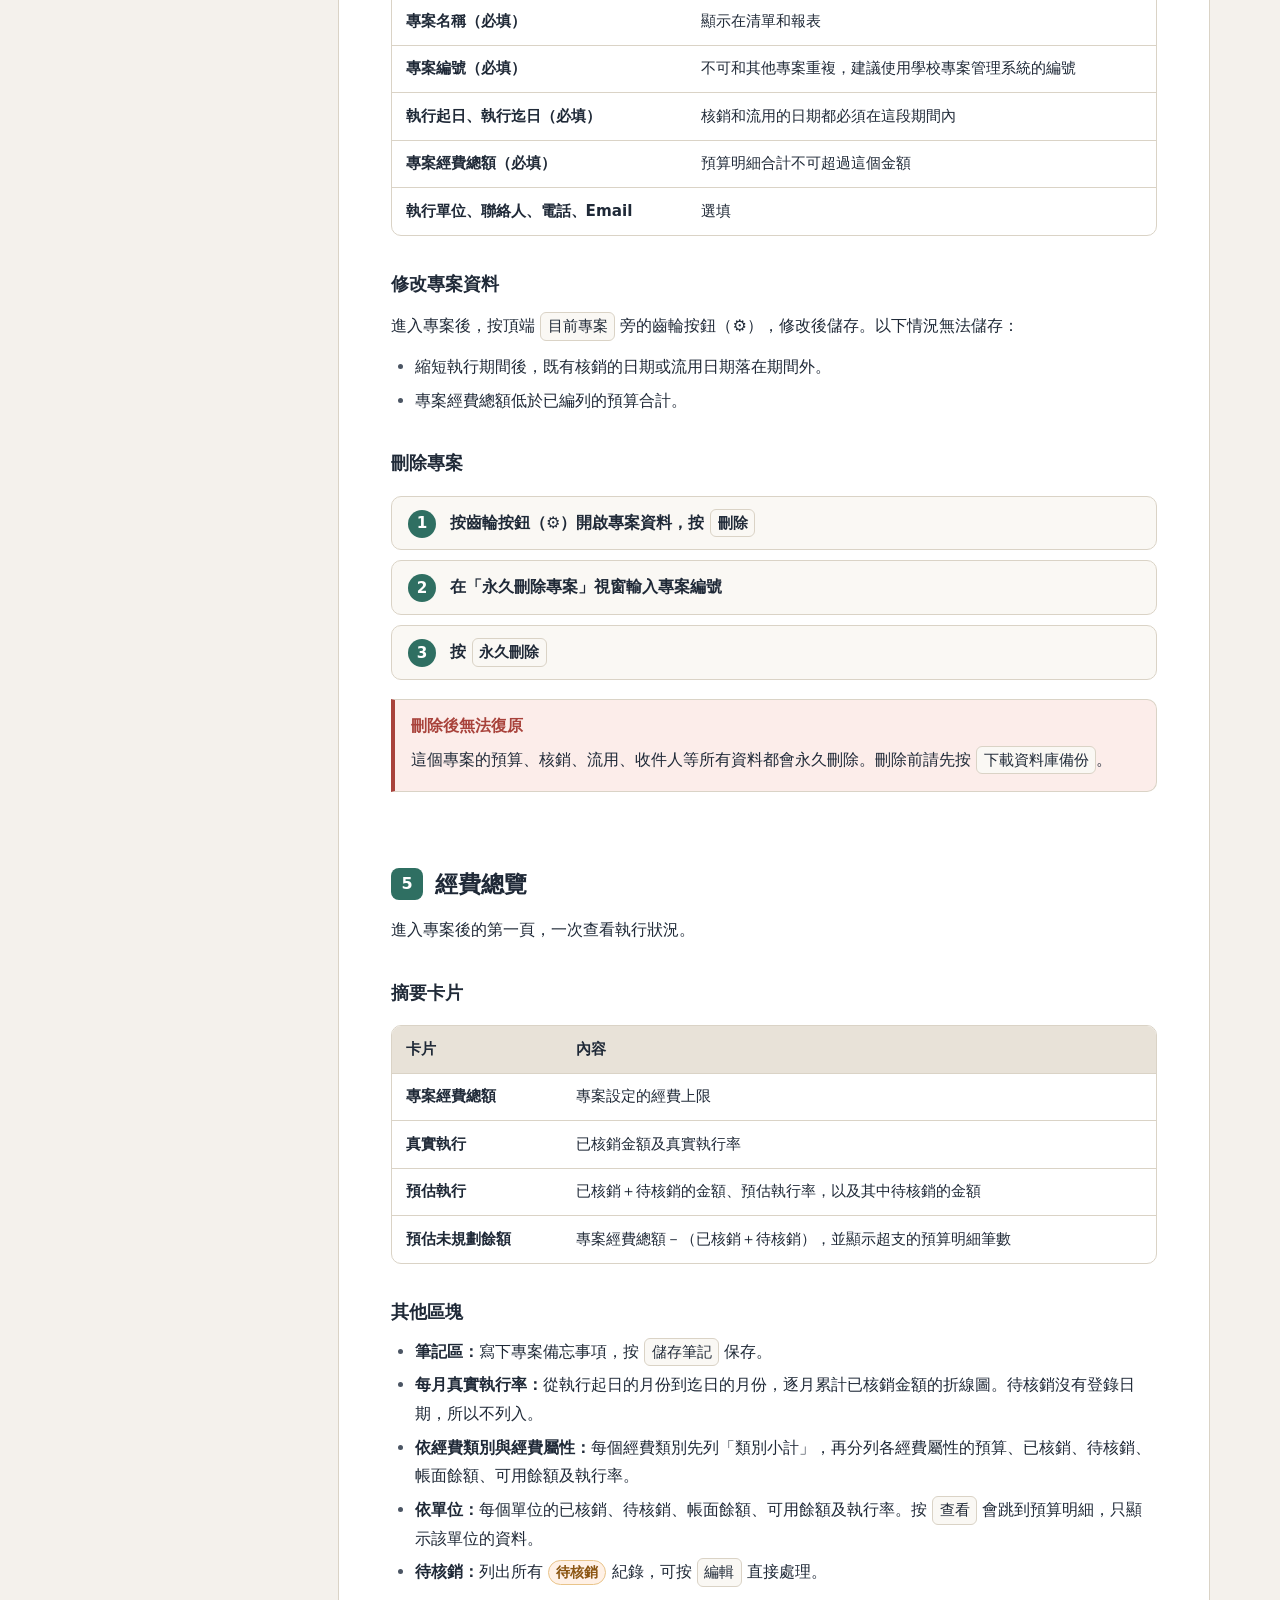
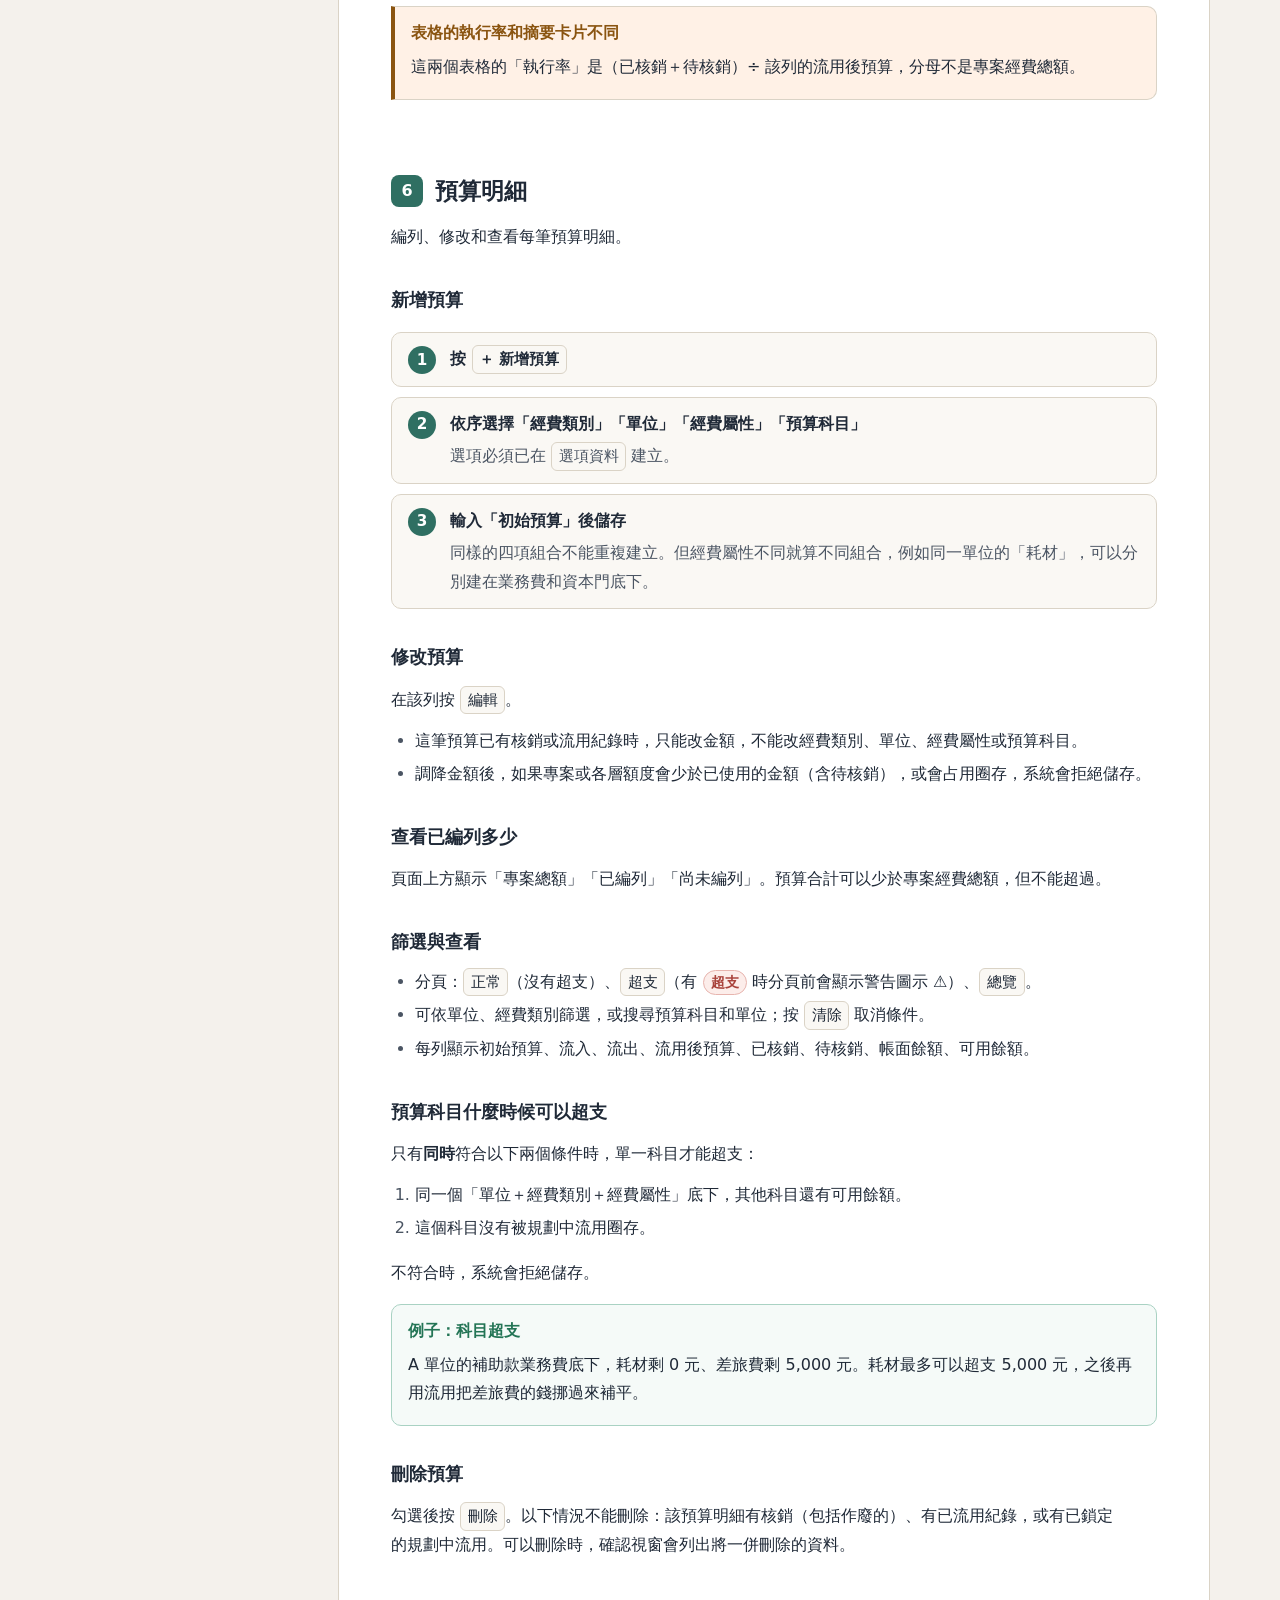
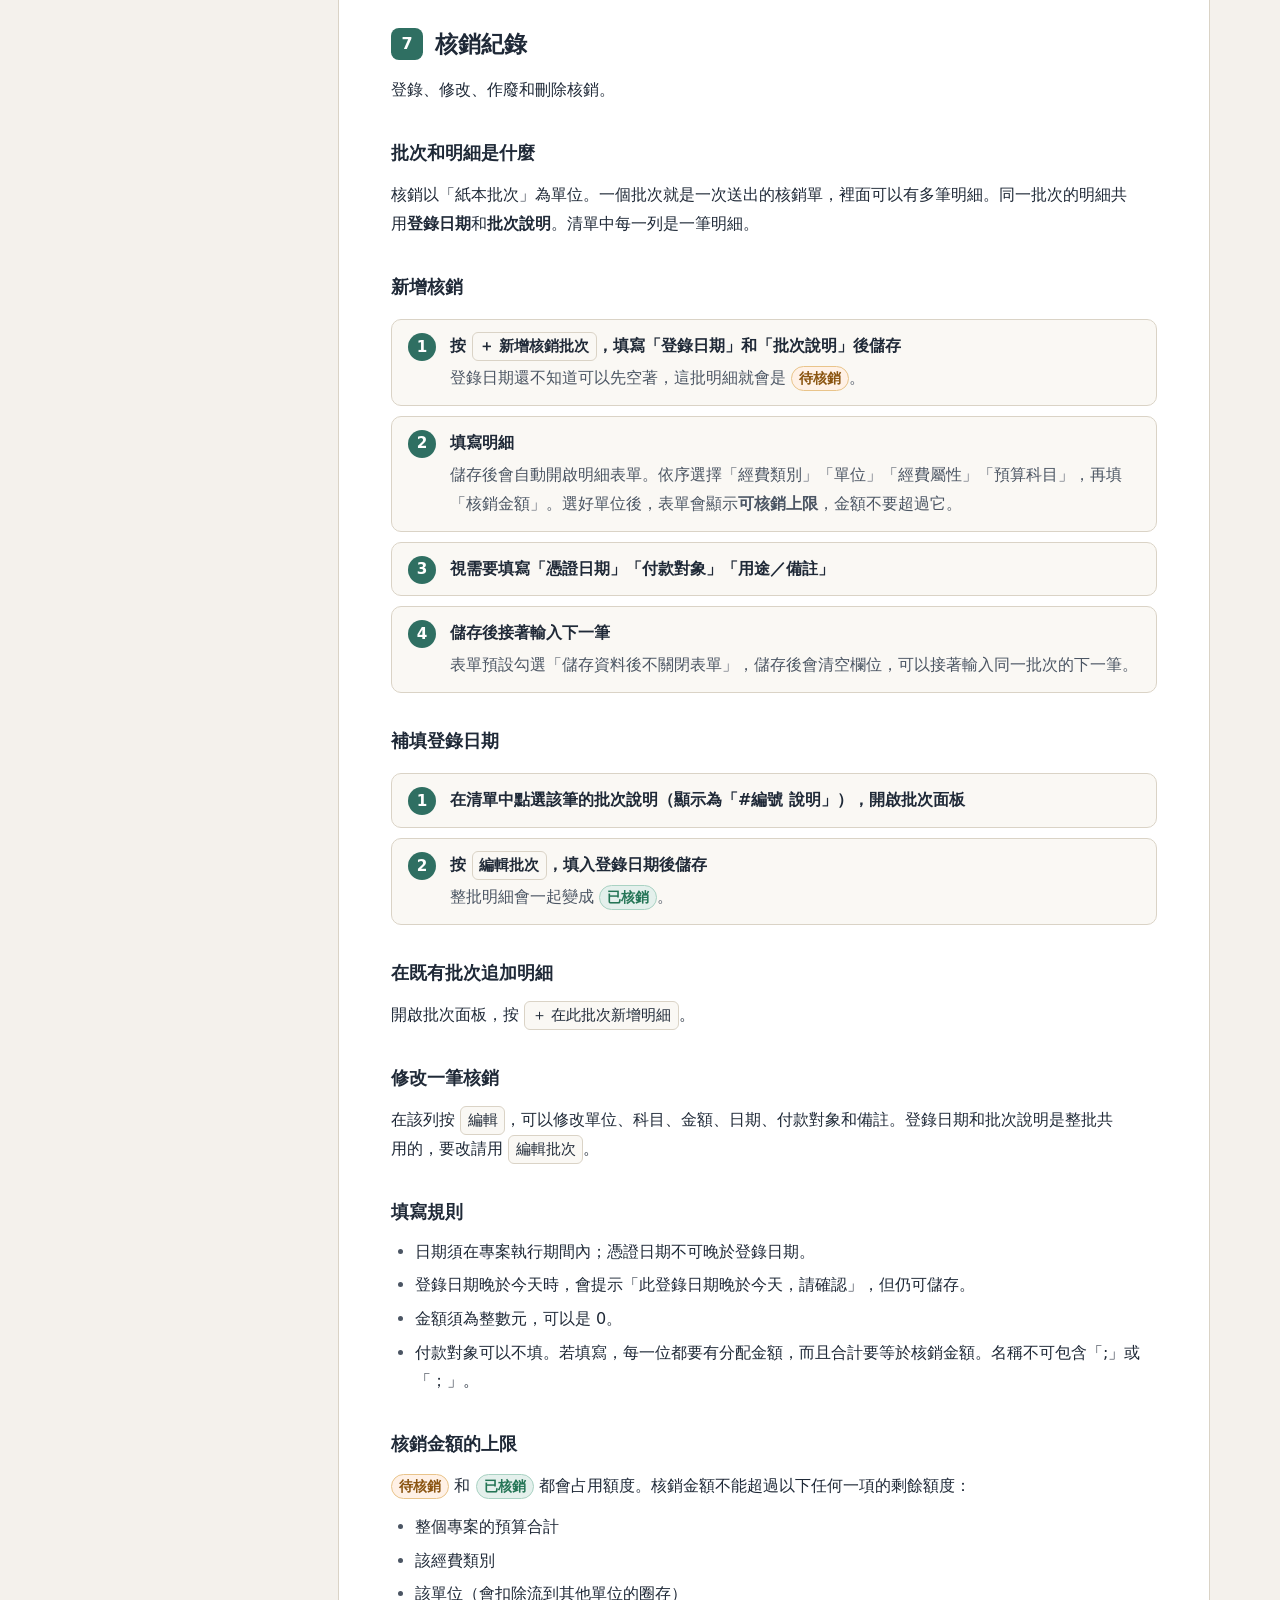
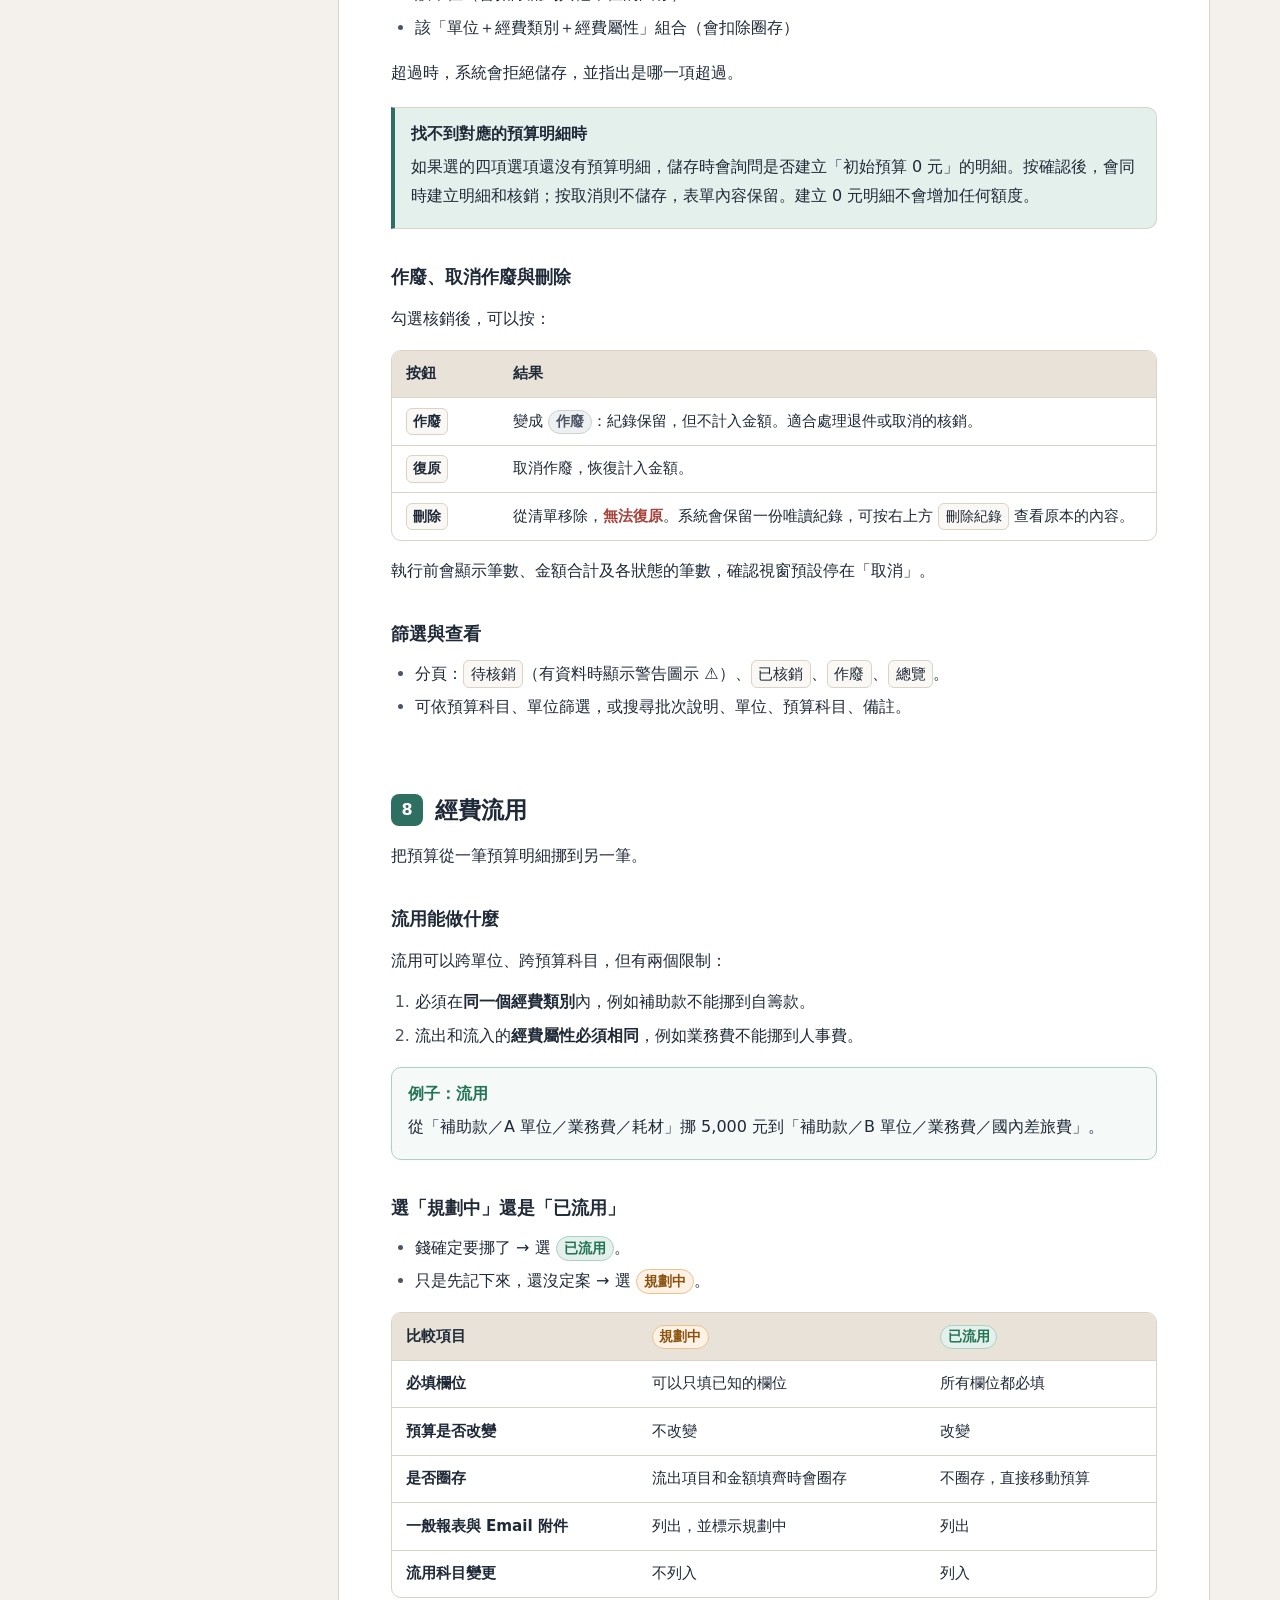
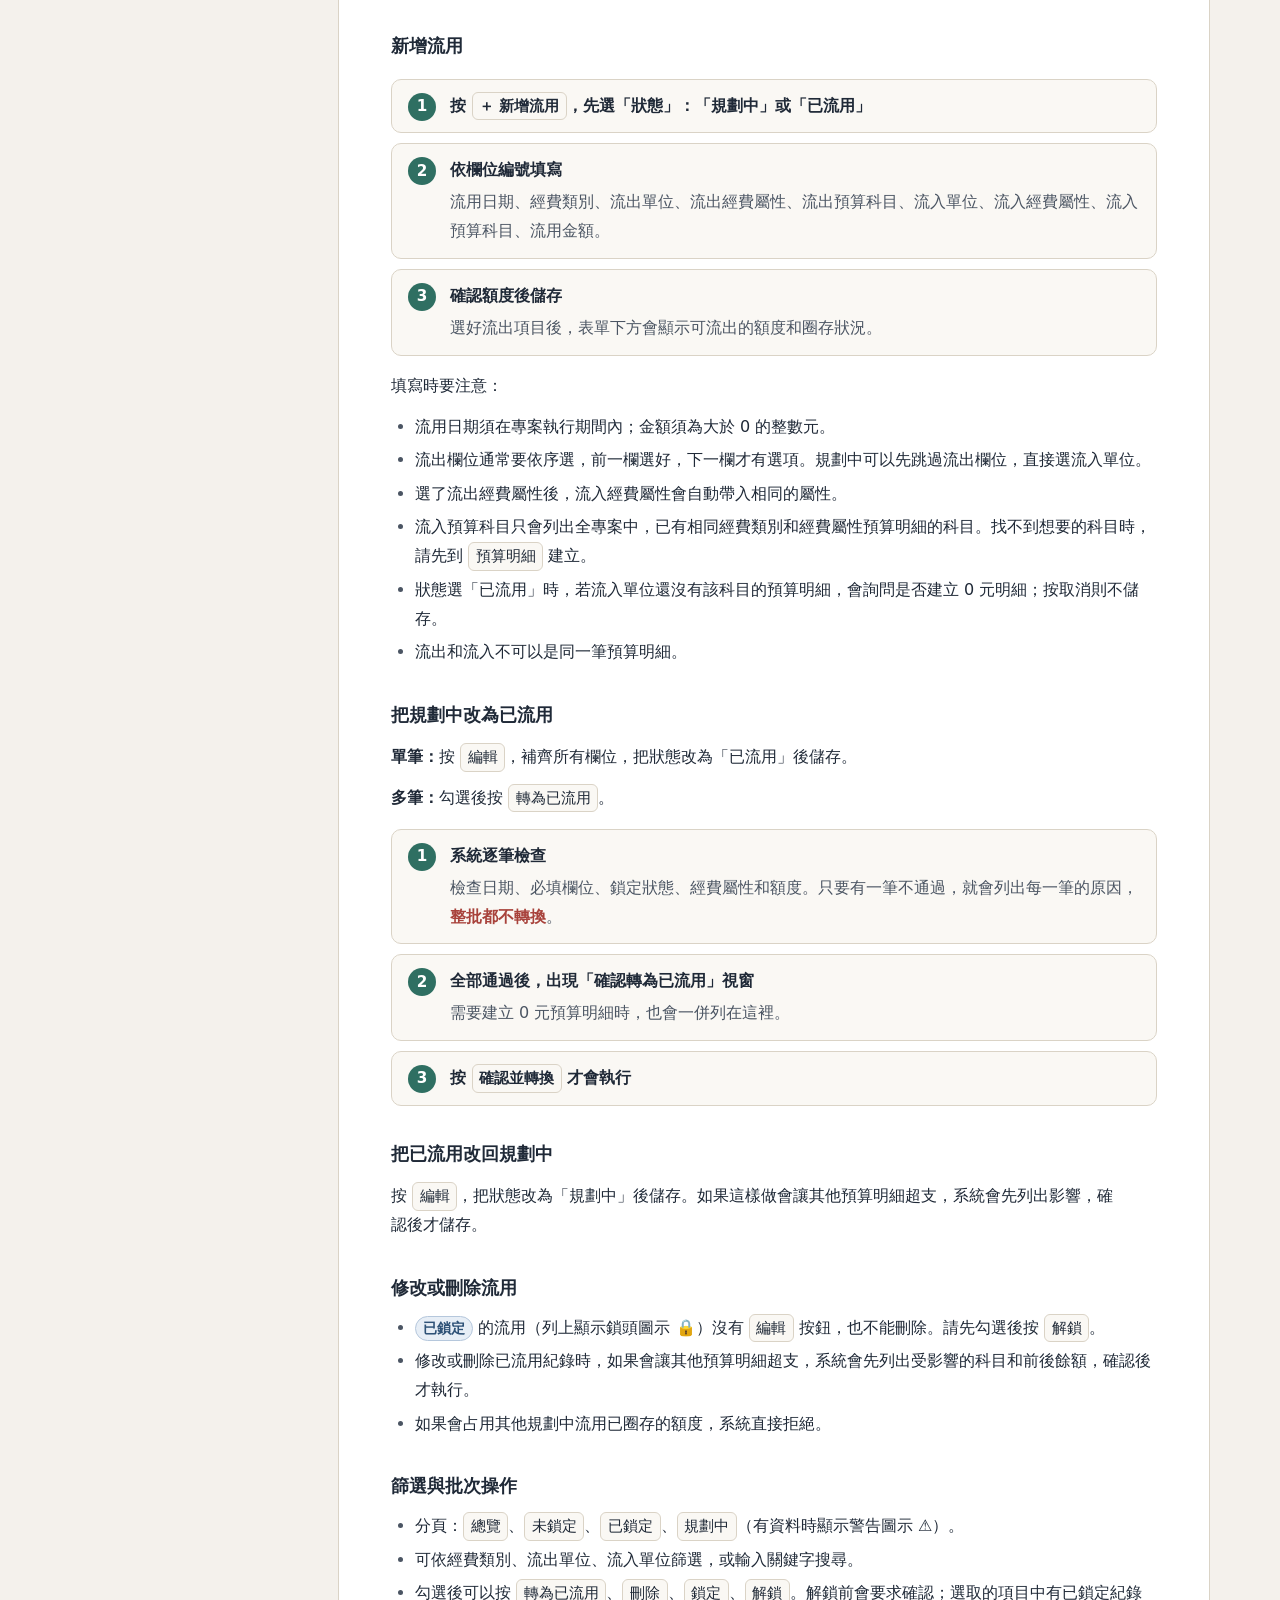
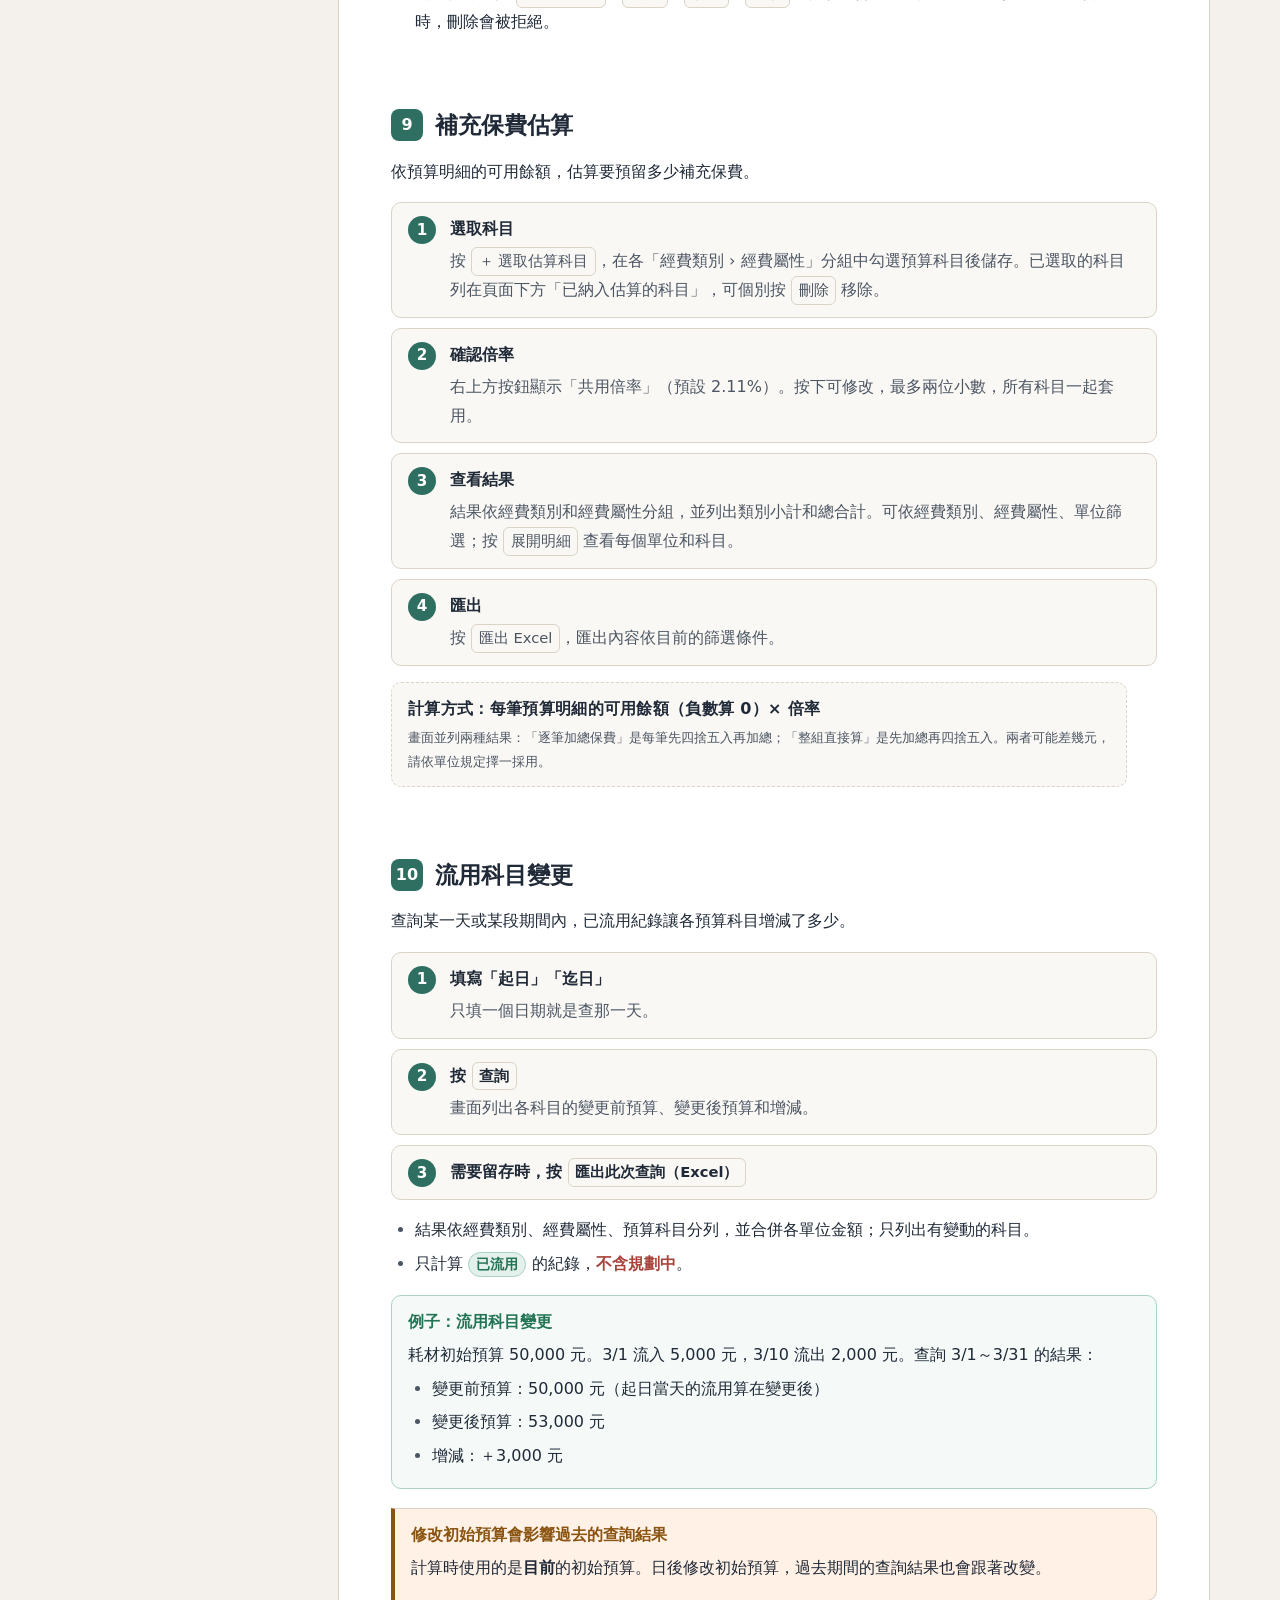
==== commit d0635161: "docs: 操作手冊改寫為 AI 可讀版並新增 Markdown 版，修正預算匯入小數說明  - 新增 docs/系統操作手冊.md，與 HTML 版並存；給 AI 工具讀取時優先使用 Markdow" ====
--- a/docs/系統操作手冊.html
+++ b/docs/系統操作手冊.html
@@ -11,323 +11,709 @@
 <a class="skip-link" href="#main">跳到主要內容</a>
 <div class="layout">
 <nav class="toc" aria-label="章節目錄"><span class="toc-title">章節目錄</span><ol>
-<li><a href="#start"><span>1</span>開始使用</a></li>
-<li><a href="#projects"><span>2</span>所有專案</a></li>
-<li><a href="#overview"><span>3</span>經費總覽</a></li>
-<li><a href="#budget"><span>4</span>預算明細</a></li>
-<li><a href="#expenses"><span>5</span>核銷紀錄</a></li>
-<li><a href="#transfers"><span>6</span>經費流用</a></li>
-<li><a href="#estimate"><span>7</span>補充保費估算</a></li>
-<li><a href="#application"><span>8</span>流用科目變更</a></li>
-<li><a href="#options"><span>9</span>選項資料</a></li>
-<li><a href="#email"><span>10</span>Email 經費報告</a></li>
-<li><a href="#import"><span>11</span>匯入資料</a></li>
-<li><a href="#export"><span>12</span>匯出資料</a></li>
-<li><a href="#backup"><span>13</span>備份與還原</a></li>
-<li><a href="#interface"><span>14</span>表單與畫面操作</a></li>
-<li><a href="#faq"><span>15</span>常見問題</a></li>
+<li><a href="#tasks"><span>1</span>我想要……（任務索引）</a></li>
+<li><a href="#start"><span>2</span>開始使用</a></li>
+<li><a href="#terms"><span>3</span>基本名詞</a></li>
+<li><a href="#projects"><span>4</span>所有專案</a></li>
+<li><a href="#overview"><span>5</span>經費總覽</a></li>
+<li><a href="#budget"><span>6</span>預算明細</a></li>
+<li><a href="#expenses"><span>7</span>核銷紀錄</a></li>
+<li><a href="#transfers"><span>8</span>經費流用</a></li>
+<li><a href="#estimate"><span>9</span>補充保費估算</a></li>
+<li><a href="#application"><span>10</span>流用科目變更</a></li>
+<li><a href="#options"><span>11</span>選項資料</a></li>
+<li><a href="#email"><span>12</span>Email 經費報告</a></li>
+<li><a href="#import"><span>13</span>匯入資料</a></li>
+<li><a href="#export"><span>14</span>匯出資料</a></li>
+<li><a href="#backup"><span>15</span>備份與還原</a></li>
+<li><a href="#workflows"><span>16</span>常用流程</a></li>
+<li><a href="#recovery"><span>17</span>出錯補救</a></li>
+<li><a href="#interface"><span>18</span>表單與畫面操作</a></li>
+<li><a href="#faq"><span>19</span>常見問題</a></li>
 </ol></nav>
 <main id="main" tabindex="-1">
 <header class="doc-head"><span class="tag">使用說明</span>
 <h1>經費管理系統操作手冊</h1>
-<p class="lead">依系統導覽順序，說明專案、預算、核銷、流用、報表與備份的操作。</p></header>
-<div class="summary" aria-label="閱讀摘要"><p><b>適用時機：</b>第一次使用或查找日常操作。</p><p><b>事前準備：</b>在 Windows 啟動經費管理系統。</p></div>
+<p class="lead">建立專案、編列預算、登錄核銷與經費流用，並產生報表、寄送 Email 報告及備份資料。系統只在這台電腦上使用，供單人操作。</p></header>
+<div class="ai-note" role="note"><p><b>要讓 AI 工具讀取本手冊嗎？</b></p><p>若要讓 ChatGPT、Gemini、Copilot 等 AI 工具讀取本手冊來回答操作問題，請<strong>優先提供 Markdown 版</strong>（同資料夾的 <code>系統操作手冊.md</code>）。兩份內容相同，HTML 版適合人閱讀。</p></div>
+<div class="summary" aria-label="閱讀說明"><p><b>畫面名稱：</b>以框線標示的文字（例如 <span class="ui">＋ 新增專案</span>）是畫面上的按鈕、分頁或欄位，名稱與系統畫面相同。</p><p><b>狀態顏色：</b><span class="st st-pending">待核銷</span> <span class="st st-planned">規劃中</span> 需要留意；<span class="st st-over">超支</span> 表示金額不足；<span class="st st-done">已核銷</span> <span class="st st-executed">已流用</span> 已生效；<span class="st st-void">作廢</span> 不計入金額；<span class="st st-locked">已鎖定</span> 不能修改。</p></div>
+
+<section id="tasks">
+<h2><span class="no">1</span>我想要……（任務索引）</h2>
+<p>依你想做的事，找到操作方式。</p>
+<div class="tbl"><table>
+<thead><tr><th>我想要</th><th>怎麼做</th><th>詳細說明</th></tr></thead>
+<tbody>
+<tr><td>建立新專案</td><td>頂端按 <span class="ui">＋ 新增專案</span></td><td><a href="#projects">所有專案</a></td></tr>
+<tr><td>修改專案日期、名稱或經費總額</td><td>進入專案後，按頂端專案選單旁的齒輪按鈕（⚙）</td><td><a href="#projects">所有專案</a></td></tr>
+<tr><td>編列預算</td><td><span class="ui">預算明細</span> → <span class="ui">＋ 新增預算</span>，或用 <span class="ui">匯入預算明細</span></td><td><a href="#budget">預算明細</a></td></tr>
+<tr><td>查某個科目還剩多少錢</td><td><span class="ui">預算明細</span> 看「可用餘額」欄</td><td><a href="#budget">預算明細</a></td></tr>
+<tr><td>登錄一張發票或收據</td><td><span class="ui">核銷紀錄</span> → <span class="ui">＋ 新增核銷批次</span> → 填明細</td><td><a href="#expenses">核銷紀錄</a></td></tr>
+<tr><td>補填 <span class="st st-pending">待核銷</span> 的登錄日期</td><td>點該筆的批次說明 → <span class="ui">編輯批次</span> → 填登錄日期</td><td><a href="#expenses">核銷紀錄</a></td></tr>
+<tr><td>修改核銷的金額、單位或科目</td><td><span class="ui">核銷紀錄</span> 該列按 <span class="ui">編輯</span></td><td><a href="#expenses">核銷紀錄</a></td></tr>
+<tr><td>作廢一筆核銷</td><td><span class="ui">核銷紀錄</span> 勾選 → <span class="ui">作廢</span></td><td><a href="#expenses">核銷紀錄</a></td></tr>
+<tr><td>取消作廢</td><td><span class="ui">作廢</span> 分頁勾選 → <span class="ui">復原</span></td><td><a href="#expenses">核銷紀錄</a></td></tr>
+<tr><td>把 A 科目（或單位）的錢挪到 B</td><td><span class="ui">經費流用</span> → <span class="ui">＋ 新增流用</span>，狀態選 <span class="st st-executed">已流用</span></td><td><a href="#transfers">經費流用</a></td></tr>
+<tr><td>先記下準備挪的錢，還沒定案</td><td><span class="ui">經費流用</span> → <span class="ui">＋ 新增流用</span>，狀態選 <span class="st st-planned">規劃中</span></td><td><a href="#transfers">經費流用</a></td></tr>
+<tr><td>把規劃中的流用改成正式</td><td>勾選 → <span class="ui">轉為已流用</span>，或單筆編輯把狀態改為「已流用」</td><td><a href="#transfers">經費流用</a></td></tr>
+<tr><td>把已流用改回規劃中</td><td>該筆按 <span class="ui">編輯</span>，狀態改為「規劃中」</td><td><a href="#transfers">經費流用</a></td></tr>
+<tr><td>修改 <span class="st st-locked">已鎖定</span> 的流用</td><td>勾選 → <span class="ui">解鎖</span>，再按 <span class="ui">編輯</span></td><td><a href="#transfers">經費流用</a></td></tr>
+<tr><td>查某段期間各科目因流用增減多少</td><td><span class="ui">流用科目變更</span> 填日期 → <span class="ui">查詢</span></td><td><a href="#application">流用科目變更</a></td></tr>
+<tr><td>估算補充保費</td><td><span class="ui">補充保費估算</span> → <span class="ui">＋ 選取估算科目</span></td><td><a href="#estimate">補充保費估算</a></td></tr>
+<tr><td>新增或修改單位、科目名稱</td><td><span class="ui">選項資料</span></td><td><a href="#options">選項資料</a></td></tr>
+<tr><td>寄經費報告給各單位或主管</td><td><span class="ui">Email 經費報告</span> → <span class="ui">寄送報告</span></td><td><a href="#email">Email 經費報告</a></td></tr>
+<tr><td>更換寄件密碼</td><td><span class="ui">Email 經費報告</span> → <span class="ui">寄件設定</span> 分頁</td><td><a href="#email">Email 經費報告</a></td></tr>
+<tr><td>修改或刪除收件人</td><td><span class="ui">Email 經費報告</span> → <span class="ui">收件人清單</span> 分頁</td><td><a href="#email">Email 經費報告</a></td></tr>
+<tr><td>產生 Excel、PDF 報表</td><td><span class="ui">匯出資料</span></td><td><a href="#export">匯出資料</a></td></tr>
+<tr><td>用 Excel 一次匯入很多筆</td><td>左側 <span class="ui">匯入預算明細</span>、<span class="ui">匯入核銷紀錄</span>、<span class="ui">匯入流用紀錄</span></td><td><a href="#import">匯入資料</a></td></tr>
+<tr><td>匯入錯了要撤回</td><td>系統沒有撤銷鍵，見「出錯補救」</td><td><a href="#recovery">出錯補救</a></td></tr>
+<tr><td>備份資料</td><td>左側下方 <span class="ui">下載資料庫備份</span></td><td><a href="#backup">備份與還原</a></td></tr>
+<tr><td>搬到另一台電腦</td><td>備份 → 新電腦啟動系統 → 還原 → 重新輸入寄件密碼</td><td><a href="#workflows">常用流程</a></td></tr>
+<tr><td>月底對帳</td><td>處理待核銷 → 檢查超支 → 匯出報表 → 備份</td><td><a href="#workflows">常用流程</a></td></tr>
+<tr><td>專案結案</td><td>清掉待核銷與規劃中流用 → 匯出最終報表 → 備份</td><td><a href="#workflows">常用流程</a></td></tr>
+</tbody></table></div>
+</section>
 
 <section id="start">
-<h2><span class="no">1</span>開始使用</h2>
-<p>依序啟動系統並完成首次設定。</p>
-<h3>啟動與停止</h3>
-<ol class="steps">
-<li><b>雙擊「啟動經費管理.bat」</b><p>在 Windows 檔案總管中執行。</p></li>
-<li><b>等待瀏覽器開啟系統頁面</b><p>系統預設使用本機網址 <code>http://127.0.0.1:8765</code>。</p></li>
-<li><b>要停止服務時，關閉啟動程式的命令視窗</b></li>
-</ol>
-<p>本系統以 SQLite 儲存資料，供單機、單人使用。</p>
-
-<h3>初次設定順序</h3>
-<ol class="steps">
-<li><b>建立專案</b><p>到 <span class="ui">所有專案</span> 建立專案並填寫基本資料。新建專案時，系統會自動建立部分預設選項。</p></li>
-<li><b>確認選項</b><p>到專案的 <span class="ui">選項資料</span> 確認預設選項，並視需要補充或調整。</p></li>
-<li><b>載入預算</b><p>到 <span class="ui">匯入預算明細</span> 載入預算明細，或手動新增。預算匯入可確認並新增檔案中尚未建立的選項；核銷與流用匯入則須使用已建立的選項。</p></li>
-<li><b>核對後開始登錄</b><p>到 <span class="ui">預算明細</span> 核對資料，再開始登錄核銷與經費流用。</p></li>
+<h2><span class="no">2</span>開始使用</h2>
+<p>啟動系統、認識畫面，並完成第一次的設定。</p>
+<h3>啟動與停止系統</h3>
+<ol class="steps">
+<li><b>在 Windows 檔案總管中，雙擊「啟動經費管理.bat」</b><p>第一次啟動需要稍候，系統會建立執行環境。</p></li>
+<li><b>瀏覽器會自動開啟系統頁面</b></li>
+<li><b>要停止系統時，關閉啟動程式的黑色命令視窗</b><p>只關閉瀏覽器分頁不會停止系統。</p></li>
+</ol>
+<p>所有資料都存在這台電腦裡，不會上傳到網路。</p>
+
+<h3>認識畫面</h3>
+<div class="tbl"><table>
+<thead><tr><th>位置</th><th>內容</th></tr></thead>
+<tbody>
+<tr><td>頂端列</td><td><span class="ui">目前專案</span> 下拉選單切換專案；齒輪按鈕（⚙）修改目前專案的資料；<span class="ui">主題</span> 選單切換淺色、深色或自訂顏色；<span class="ui">＋ 新增專案</span> 建立專案；左上角圖示可點選更換。</td></tr>
+<tr><td>左側導覽</td><td>各功能頁面。</td></tr>
+<tr><td>左側下方</td><td><span class="ui">下載資料庫備份</span> 及 <span class="ui">還原資料庫備份</span>。</td></tr>
+</tbody></table></div>
+<p>在 <span class="ui">所有專案</span> 頁時，左側只顯示 <span class="ui">所有專案</span>。按專案的 <span class="ui">瀏覽</span> 進入專案後，才會出現其他功能。</p>
+
+<h3>第一次使用的設定順序</h3>
+<ol class="steps">
+<li><b>建立專案</b><p>按 <span class="ui">＋ 新增專案</span> 填寫基本資料。系統會自動建立 5 個預設選項：經費類別「補助款」「自籌款」，經費屬性「人事費」「業務費」「資本門」。</p></li>
+<li><b>建立單位與預算科目</b><p>到 <span class="ui">選項資料</span> 新增單位和預算科目，這兩種沒有預設值。如果下一步要匯入預算，可以略過，因為預算匯入會自動建立缺少的選項。</p></li>
+<li><b>編列預算</b><p>到 <span class="ui">匯入預算明細</span> 匯入，或在 <span class="ui">預算明細</span> 逐筆新增。</p></li>
+<li><b>核對預算</b><p>在 <span class="ui">預算明細</span> 確認金額無誤後，再開始登錄核銷與流用。</p></li>
 </ol>
 
 <details>
-<summary>何時需要使用選用套件安裝工具？</summary>
+<summary>什麼時候需要安裝選用套件？</summary>
 <div>
-<p>一般操作不需要另外執行 <code>Install-optional-packages.bat</code>。需要匯出 PDF、在 Email 報告附上 PDF，或寄送 Email 報告，但對應套件在啟動時被略過、缺少或版本不符合需求時，可使用此工具；要更新已安裝的選用套件時也可使用。</p>
+<p>一般操作不需要。以下功能需要選用套件：匯出 PDF、Email 附上 PDF、寄送 Email。如果啟動時略過了安裝，或功能無法使用，可以這樣補裝：</p>
 <ol>
-<li>檢查專案資料夾是否已有 <code>.venv</code> 資料夾。</li>
-<li>若已存在，先關閉系統；若不存在，先執行「啟動經費管理.bat」讓啟動流程建立環境，待系統啟動後關閉。</li>
-<li>雙擊 <code>Install-optional-packages.bat</code>，依選單選擇 PDF、Email 或全部安裝／更新。</li>
+<li>先關閉系統。如果系統資料夾裡沒有 <code>.venv</code> 資料夾，先啟動系統一次再關閉。</li>
+<li>雙擊系統資料夾中的 <code>Install-optional-packages.bat</code>。</li>
+<li>依選單選擇 PDF、Email 或全部安裝。</li>
 </ol>
 </div>
 </details>
 </section>
 
+<section id="terms">
+<h2><span class="no">3</span>基本名詞</h2>
+<p>系統如何分類經費，以及各種狀態和金額的意思。</p>
+<h3>預算明細由四種選項組成</h3>
+<p>每一筆預算都由四種選項組合而成。選項在 <span class="ui">選項資料</span> 管理，每個專案各自獨立。</p>
+<div class="tbl"><table>
+<thead><tr><th>選項</th><th>意思</th><th>例子</th></tr></thead>
+<tbody>
+<tr><td>經費類別</td><td>錢從哪裡來</td><td>補助款、自籌款</td></tr>
+<tr><td>單位</td><td>誰負責用這筆錢</td><td>A 單位、計畫主持人</td></tr>
+<tr><td>經費屬性</td><td>錢的大分類</td><td>人事費、業務費、資本門</td></tr>
+<tr><td>預算科目</td><td>實際花在什麼項目</td><td>耗材、國內差旅費、臨時工資</td></tr>
+</tbody></table></div>
+<p><strong>預算明細</strong>＝「經費類別＋單位＋經費屬性＋預算科目」的一個組合及其金額。例如「補助款／A 單位／業務費／耗材，50,000 元」就是一筆預算明細。每筆核銷和流用都要對應到一筆預算明細。</p>
+
+<h3>核銷有三種狀態</h3>
+<div class="tbl"><table>
+<thead><tr><th>狀態</th><th>怎麼判斷</th><th>會不會占用經費</th></tr></thead>
+<tbody>
+<tr><td><span class="st st-done">已核銷</span></td><td>已填登錄日期，且沒有作廢</td><td>會</td></tr>
+<tr><td><span class="st st-pending">待核銷</span></td><td>登錄日期還沒填，且沒有作廢</td><td><span class="key">會。</span>雖然還沒登錄，仍然先扣額度</td></tr>
+<tr><td><span class="st st-void">作廢</span></td><td>已標記作廢</td><td>不會，只保留紀錄供查核</td></tr>
+</tbody></table></div>
+
+<h3>流用有兩種狀態</h3>
+<div class="tbl"><table>
+<thead><tr><th>狀態</th><th>意思</th></tr></thead>
+<tbody>
+<tr><td><span class="st st-planned">規劃中</span></td><td>只是先記下來，預算不會改變，但可能會圈存額度（見下方「圈存」）</td></tr>
+<tr><td><span class="st st-executed">已流用</span></td><td>正式生效，預算會真的移動</td></tr>
+</tbody></table></div>
+<p>另外，每筆流用都可以「鎖定」。<span class="st st-locked">已鎖定</span> 的流用不能編輯或刪除，用來防止誤改。</p>
+
+<h3>餘額與圈存</h3>
+<div class="tbl"><table>
+<thead><tr><th>名詞</th><th>意思</th></tr></thead>
+<tbody>
+<tr><td>初始預算</td><td>當初編列的金額</td></tr>
+<tr><td>流用後預算</td><td>初始預算＋已流用的流入－已流用的流出</td></tr>
+<tr><td>帳面餘額</td><td>流用後預算－已核銷－待核銷</td></tr>
+<tr><td>圈存</td><td>規劃中流用先扣住、準備流出的金額</td></tr>
+<tr><td>可用餘額</td><td>帳面餘額－圈存。<span class="key">這是實際還能核銷或流出的金額</span></td></tr>
+<tr><td><span class="st st-over">超支</span></td><td>帳面餘額小於 0</td></tr>
+</tbody></table></div>
+<div class="example"><b>例子：圈存</b>
+<p>「耗材」帳面餘額 10,000 元。你新增一筆 <span class="st st-planned">規劃中</span> 流用，準備從耗材挪 3,000 元到差旅費。系統會先扣住這 3,000 元，所以耗材的可用餘額變成 7,000 元，最多只能再核銷 7,000 元。這筆流用轉為已流用或被刪除後，圈存就會解除。</p>
+</div>
+<p>只有規劃中流用的流出單位、經費屬性、預算科目和金額都填齊時，才會圈存。</p>
+
+<h3>兩種執行率</h3>
+<div class="pair">
+<div><h4>真實執行率</h4><p>已核銷 ÷ 專案經費總額。用於對外報告。</p></div>
+<div><h4>預估執行率</h4><p>（已核銷＋待核銷）÷ 專案經費總額。用來掌握含待核銷的使用狀況。</p></div>
+</div>
+<div class="example"><b>例子：執行率</b>
+<p>專案經費總額 1,000,000 元，已核銷 300,000 元，待核銷 100,000 元。真實執行率是 30%，預估執行率是 40%。</p>
+</div>
+</section>
+
 <section id="projects">
-<h2><span class="no">2</span>所有專案</h2>
-<p>在所有專案頁建立、瀏覽及匯出專案。</p>
-<p><span class="ui">所有專案</span> 提供「執行中」、「未執行」、「已完成」及「總覽」分頁，可新增專案或瀏覽專案內容。</p>
-<ul>
-<li>專案狀態依執行起日、迄日及目前日期判定。</li>
-<li>未完成且距離迄日三個月內的專案會顯示提醒。</li>
-<li>專案清單可依狀態匯出為 Excel、Markdown 或 PDF。</li>
-</ul>
-<p>建立專案時請填妥：</p>
-<ul>
-<li><strong>專案名稱</strong>、<strong>執行單位</strong></li>
-<li><strong>專案編號</strong>：不可與其他專案重複。</li>
-<li><strong>執行期間</strong>：決定專案狀態，核銷與流用日期也須落在這段期間內。</li>
-<li><strong>專案經費總額</strong>：預算明細合計不可超過此金額，也是執行率的分母。</li>
-</ul>
+<h2><span class="no">4</span>所有專案</h2>
+<p>建立、查看、修改和刪除專案。</p>
+<h3>查看專案清單</h3>
+<ul>
+<li>分頁有 <span class="ui">執行中</span>、<span class="ui">未執行</span>、<span class="ui">已完成</span>、<span class="ui">總覽</span>。狀態由執行起訖日和今天的日期自動決定，不需手動設定。</li>
+<li>尚未結束、而且三個月內就到期的專案，名稱前會顯示計時器圖示（⏱️）。</li>
+<li>清單列出每個專案的真實執行率和預估執行率。</li>
+<li>按 <span class="ui">瀏覽</span> 進入該專案。</li>
+</ul>
+<h3>匯出專案清單</h3>
+<p>在清單右上方選 <span class="ui">匯出狀態</span> 和 <span class="ui">格式</span>（Excel、Markdown、PDF），按 <span class="ui">匯出專案</span>。</p>
+<h3>新增專案</h3>
+<p>按 <span class="ui">＋ 新增專案</span>，填寫以下欄位後儲存：</p>
+<div class="tbl"><table>
+<thead><tr><th>欄位</th><th>說明</th></tr></thead>
+<tbody>
+<tr><td>專案名稱（必填）</td><td>顯示在清單和報表</td></tr>
+<tr><td>專案編號（必填）</td><td>不可和其他專案重複，建議使用學校專案管理系統的編號</td></tr>
+<tr><td>執行起日、執行迄日（必填）</td><td>核銷和流用的日期都必須在這段期間內</td></tr>
+<tr><td>專案經費總額（必填）</td><td>預算明細合計不可超過這個金額</td></tr>
+<tr><td>執行單位、聯絡人、電話、Email</td><td>選填</td></tr>
+</tbody></table></div>
+<h3>修改專案資料</h3>
+<p>進入專案後，按頂端 <span class="ui">目前專案</span> 旁的齒輪按鈕（⚙），修改後儲存。以下情況無法儲存：</p>
+<ul>
+<li>縮短執行期間後，既有核銷的日期或流用日期落在期間外。</li>
+<li>專案經費總額低於已編列的預算合計。</li>
+</ul>
+<h3>刪除專案</h3>
+<ol class="steps">
+<li><b>按齒輪按鈕（⚙）開啟專案資料，按 <span class="ui">刪除</span></b></li>
+<li><b>在「永久刪除專案」視窗輸入專案編號</b></li>
+<li><b>按 <span class="ui">永久刪除</span></b></li>
+</ol>
+<div class="callout danger"><b>刪除後無法復原</b>
+<p>這個專案的預算、核銷、流用、收件人等所有資料都會永久刪除。刪除前請先按 <span class="ui">下載資料庫備份</span>。</p>
+</div>
 </section>
 
 <section id="overview">
-<h2><span class="no">3</span>經費總覽</h2>
-<p>查看專案執行率、彙整表、進度圖及筆記。</p>
-<h3>兩種執行率</h3>
-<p>首頁與 <span class="ui">經費總覽</span> 並列兩種執行率，兩者皆以專案經費總額為分母。</p>
+<h2><span class="no">5</span>經費總覽</h2>
+<p>進入專案後的第一頁，一次查看執行狀況。</p>
+<h3>摘要卡片</h3>
+<div class="tbl"><table>
+<thead><tr><th>卡片</th><th>內容</th></tr></thead>
+<tbody>
+<tr><td>專案經費總額</td><td>專案設定的經費上限</td></tr>
+<tr><td>真實執行</td><td>已核銷金額及真實執行率</td></tr>
+<tr><td>預估執行</td><td>已核銷＋待核銷的金額、預估執行率，以及其中待核銷的金額</td></tr>
+<tr><td>預估未規劃餘額</td><td>專案經費總額－（已核銷＋待核銷），並顯示超支的預算明細筆數</td></tr>
+</tbody></table></div>
+<h3>其他區塊</h3>
+<ul>
+<li><strong>筆記區：</strong>寫下專案備忘事項，按 <span class="ui">儲存筆記</span> 保存。</li>
+<li><strong>每月真實執行率：</strong>從執行起日的月份到迄日的月份，逐月累計已核銷金額的折線圖。待核銷沒有登錄日期，所以不列入。</li>
+<li><strong>依經費類別與經費屬性：</strong>每個經費類別先列「類別小計」，再分列各經費屬性的預算、已核銷、待核銷、帳面餘額、可用餘額及執行率。</li>
+<li><strong>依單位：</strong>每個單位的已核銷、待核銷、帳面餘額、可用餘額及執行率。按 <span class="ui">查看</span> 會跳到預算明細，只顯示該單位的資料。</li>
+<li><strong>待核銷：</strong>列出所有 <span class="st st-pending">待核銷</span> 紀錄，可按 <span class="ui">編輯</span> 直接處理。</li>
+</ul>
+<div class="callout warn"><b>表格的執行率和摘要卡片不同</b><p>這兩個表格的「執行率」是（已核銷＋待核銷）÷ 該列的流用後預算，分母不是專案經費總額。</p></div>
+</section>
+
+<section id="budget">
+<h2><span class="no">6</span>預算明細</h2>
+<p>編列、修改和查看每筆預算明細。</p>
+<h3>新增預算</h3>
+<ol class="steps">
+<li><b>按 <span class="ui">＋ 新增預算</span></b></li>
+<li><b>依序選擇「經費類別」「單位」「經費屬性」「預算科目」</b><p>選項必須已在 <span class="ui">選項資料</span> 建立。</p></li>
+<li><b>輸入「初始預算」後儲存</b><p>同樣的四項組合不能重複建立。但經費屬性不同就算不同組合，例如同一單位的「耗材」，可以分別建在業務費和資本門底下。</p></li>
+</ol>
+<h3>修改預算</h3>
+<p>在該列按 <span class="ui">編輯</span>。</p>
+<ul>
+<li>這筆預算已有核銷或流用紀錄時，只能改金額，不能改經費類別、單位、經費屬性或預算科目。</li>
+<li>調降金額後，如果專案或各層額度會少於已使用的金額（含待核銷），或會占用圈存，系統會拒絕儲存。</li>
+</ul>
+<h3>查看已編列多少</h3>
+<p>頁面上方顯示「專案總額」「已編列」「尚未編列」。預算合計可以少於專案經費總額，但不能超過。</p>
+<h3>篩選與查看</h3>
+<ul>
+<li>分頁：<span class="ui">正常</span>（沒有超支）、<span class="ui">超支</span>（有 <span class="st st-over">超支</span> 時分頁前會顯示警告圖示 ⚠️）、<span class="ui">總覽</span>。</li>
+<li>可依單位、經費類別篩選，或搜尋預算科目和單位；按 <span class="ui">清除</span> 取消條件。</li>
+<li>每列顯示初始預算、流入、流出、流用後預算、已核銷、待核銷、帳面餘額、可用餘額。</li>
+</ul>
+<h3>預算科目什麼時候可以超支</h3>
+<p>只有<strong>同時</strong>符合以下兩個條件時，單一科目才能超支：</p>
+<ol>
+<li>同一個「單位＋經費類別＋經費屬性」底下，其他科目還有可用餘額。</li>
+<li>這個科目沒有被規劃中流用圈存。</li>
+</ol>
+<p>不符合時，系統會拒絕儲存。</p>
+<div class="example"><b>例子：科目超支</b>
+<p>A 單位的補助款業務費底下，耗材剩 0 元、差旅費剩 5,000 元。耗材最多可以超支 5,000 元，之後再用流用把差旅費的錢挪過來補平。</p>
+</div>
+<h3>刪除預算</h3>
+<p>勾選後按 <span class="ui">刪除</span>。以下情況不能刪除：該預算明細有核銷（包括作廢的）、有已流用紀錄，或有已鎖定的規劃中流用。可以刪除時，確認視窗會列出將一併刪除的資料。</p>
+</section>
+
+<section id="expenses">
+<h2><span class="no">7</span>核銷紀錄</h2>
+<p>登錄、修改、作廢和刪除核銷。</p>
+<h3>批次和明細是什麼</h3>
+<p>核銷以「紙本批次」為單位。一個批次就是一次送出的核銷單，裡面可以有多筆明細。同一批次的明細共用<strong>登錄日期</strong>和<strong>批次說明</strong>。清單中每一列是一筆明細。</p>
+<h3>新增核銷</h3>
+<ol class="steps">
+<li><b>按 <span class="ui">＋ 新增核銷批次</span>，填寫「登錄日期」和「批次說明」後儲存</b><p>登錄日期還不知道可以先空著，這批明細就會是 <span class="st st-pending">待核銷</span>。</p></li>
+<li><b>填寫明細</b><p>儲存後會自動開啟明細表單。依序選擇「經費類別」「單位」「經費屬性」「預算科目」，再填「核銷金額」。選好單位後，表單會顯示<strong>可核銷上限</strong>，金額不要超過它。</p></li>
+<li><b>視需要填寫「憑證日期」「付款對象」「用途／備註」</b></li>
+<li><b>儲存後接著輸入下一筆</b><p>表單預設勾選「儲存資料後不關閉表單」，儲存後會清空欄位，可以接著輸入同一批次的下一筆。</p></li>
+</ol>
+<h3>補填登錄日期</h3>
+<ol class="steps">
+<li><b>在清單中點選該筆的批次說明（顯示為「#編號 說明」），開啟批次面板</b></li>
+<li><b>按 <span class="ui">編輯批次</span>，填入登錄日期後儲存</b><p>整批明細會一起變成 <span class="st st-done">已核銷</span>。</p></li>
+</ol>
+<h3>在既有批次追加明細</h3>
+<p>開啟批次面板，按 <span class="ui">＋ 在此批次新增明細</span>。</p>
+<h3>修改一筆核銷</h3>
+<p>在該列按 <span class="ui">編輯</span>，可以修改單位、科目、金額、日期、付款對象和備註。登錄日期和批次說明是整批共用的，要改請用 <span class="ui">編輯批次</span>。</p>
+<h3>填寫規則</h3>
+<ul>
+<li>日期須在專案執行期間內；憑證日期不可晚於登錄日期。</li>
+<li>登錄日期晚於今天時，會提示「此登錄日期晚於今天，請確認」，但仍可儲存。</li>
+<li>金額須為整數元，可以是 0。</li>
+<li>付款對象可以不填。若填寫，每一位都要有分配金額，而且合計要等於核銷金額。名稱不可包含「;」或「；」。</li>
+</ul>
+<h3>核銷金額的上限</h3>
+<p><span class="st st-pending">待核銷</span> 和 <span class="st st-done">已核銷</span> 都會占用額度。核銷金額不能超過以下任何一項的剩餘額度：</p>
+<ul>
+<li>整個專案的預算合計</li>
+<li>該經費類別</li>
+<li>該單位（會扣除流到其他單位的圈存）</li>
+<li>該「單位＋經費類別＋經費屬性」組合（會扣除圈存）</li>
+</ul>
+<p>超過時，系統會拒絕儲存，並指出是哪一項超過。</p>
+<div class="callout"><b>找不到對應的預算明細時</b>
+<p>如果選的四項選項還沒有預算明細，儲存時會詢問是否建立「初始預算 0 元」的明細。按確認後，會同時建立明細和核銷；按取消則不儲存，表單內容保留。建立 0 元明細不會增加任何額度。</p>
+</div>
+<h3>作廢、取消作廢與刪除</h3>
+<p>勾選核銷後，可以按：</p>
+<div class="tbl"><table>
+<thead><tr><th>按鈕</th><th>結果</th></tr></thead>
+<tbody>
+<tr><td><span class="ui">作廢</span></td><td>變成 <span class="st st-void">作廢</span>：紀錄保留，但不計入金額。適合處理退件或取消的核銷。</td></tr>
+<tr><td><span class="ui">復原</span></td><td>取消作廢，恢復計入金額。</td></tr>
+<tr><td><span class="ui">刪除</span></td><td>從清單移除，<span class="key">無法復原</span>。系統會保留一份唯讀紀錄，可按右上方 <span class="ui">刪除紀錄</span> 查看原本的內容。</td></tr>
+</tbody></table></div>
+<p>執行前會顯示筆數、金額合計及各狀態的筆數，確認視窗預設停在「取消」。</p>
+<h3>篩選與查看</h3>
+<ul>
+<li>分頁：<span class="ui">待核銷</span>（有資料時顯示警告圖示 ⚠️）、<span class="ui">已核銷</span>、<span class="ui">作廢</span>、<span class="ui">總覽</span>。</li>
+<li>可依預算科目、單位篩選，或搜尋批次說明、單位、預算科目、備註。</li>
+</ul>
+</section>
+
+<section id="transfers">
+<h2><span class="no">8</span>經費流用</h2>
+<p>把預算從一筆預算明細挪到另一筆。</p>
+<h3>流用能做什麼</h3>
+<p>流用可以跨單位、跨預算科目，但有兩個限制：</p>
+<ol>
+<li>必須在<strong>同一個經費類別</strong>內，例如補助款不能挪到自籌款。</li>
+<li>流出和流入的<strong>經費屬性必須相同</strong>，例如業務費不能挪到人事費。</li>
+</ol>
+<div class="example"><b>例子：流用</b><p>從「補助款／A 單位／業務費／耗材」挪 5,000 元到「補助款／B 單位／業務費／國內差旅費」。</p></div>
+
+<h3>選「規劃中」還是「已流用」</h3>
+<ul>
+<li>錢確定要挪了 → 選 <span class="st st-executed">已流用</span>。</li>
+<li>只是先記下來，還沒定案 → 選 <span class="st st-planned">規劃中</span>。</li>
+</ul>
+<div class="tbl"><table>
+<thead><tr><th>比較項目</th><th><span class="st st-planned">規劃中</span></th><th><span class="st st-executed">已流用</span></th></tr></thead>
+<tbody>
+<tr><td>必填欄位</td><td>可以只填已知的欄位</td><td>所有欄位都必填</td></tr>
+<tr><td>預算是否改變</td><td>不改變</td><td>改變</td></tr>
+<tr><td>是否圈存</td><td>流出項目和金額填齊時會圈存</td><td>不圈存，直接移動預算</td></tr>
+<tr><td>一般報表與 Email 附件</td><td>列出，並標示規劃中</td><td>列出</td></tr>
+<tr><td>流用科目變更</td><td>不列入</td><td>列入</td></tr>
+</tbody></table></div>
+
+<h3>新增流用</h3>
+<ol class="steps">
+<li><b>按 <span class="ui">＋ 新增流用</span>，先選「狀態」：「規劃中」或「已流用」</b></li>
+<li><b>依欄位編號填寫</b><p>流用日期、經費類別、流出單位、流出經費屬性、流出預算科目、流入單位、流入經費屬性、流入預算科目、流用金額。</p></li>
+<li><b>確認額度後儲存</b><p>選好流出項目後，表單下方會顯示可流出的額度和圈存狀況。</p></li>
+</ol>
+<p>填寫時要注意：</p>
+<ul>
+<li>流用日期須在專案執行期間內；金額須為大於 0 的整數元。</li>
+<li>流出欄位通常要依序選，前一欄選好，下一欄才有選項。規劃中可以先跳過流出欄位，直接選流入單位。</li>
+<li>選了流出經費屬性後，流入經費屬性會自動帶入相同的屬性。</li>
+<li>流入預算科目只會列出全專案中，已有相同經費類別和經費屬性預算明細的科目。找不到想要的科目時，請先到 <span class="ui">預算明細</span> 建立。</li>
+<li>狀態選「已流用」時，若流入單位還沒有該科目的預算明細，會詢問是否建立 0 元明細；按取消則不儲存。</li>
+<li>流出和流入不可以是同一筆預算明細。</li>
+</ul>
+
+<h3>把規劃中改為已流用</h3>
+<p><strong>單筆：</strong>按 <span class="ui">編輯</span>，補齊所有欄位，把狀態改為「已流用」後儲存。</p>
+<p><strong>多筆：</strong>勾選後按 <span class="ui">轉為已流用</span>。</p>
+<ol class="steps">
+<li><b>系統逐筆檢查</b><p>檢查日期、必填欄位、鎖定狀態、經費屬性和額度。只要有一筆不通過，就會列出每一筆的原因，<span class="key">整批都不轉換</span>。</p></li>
+<li><b>全部通過後，出現「確認轉為已流用」視窗</b><p>需要建立 0 元預算明細時，也會一併列在這裡。</p></li>
+<li><b>按 <span class="ui">確認並轉換</span> 才會執行</b></li>
+</ol>
+
+<h3>把已流用改回規劃中</h3>
+<p>按 <span class="ui">編輯</span>，把狀態改為「規劃中」後儲存。如果這樣做會讓其他預算明細超支，系統會先列出影響，確認後才儲存。</p>
+
+<h3>修改或刪除流用</h3>
+<ul>
+<li><span class="st st-locked">已鎖定</span> 的流用（列上顯示鎖頭圖示 🔒）沒有 <span class="ui">編輯</span> 按鈕，也不能刪除。請先勾選後按 <span class="ui">解鎖</span>。</li>
+<li>修改或刪除已流用紀錄時，如果會讓其他預算明細超支，系統會先列出受影響的科目和前後餘額，確認後才執行。</li>
+<li>如果會占用其他規劃中流用已圈存的額度，系統直接拒絕。</li>
+</ul>
+
+<h3>篩選與批次操作</h3>
+<ul>
+<li>分頁：<span class="ui">總覽</span>、<span class="ui">未鎖定</span>、<span class="ui">已鎖定</span>、<span class="ui">規劃中</span>（有資料時顯示警告圖示 ⚠️）。</li>
+<li>可依經費類別、流出單位、流入單位篩選，或輸入關鍵字搜尋。</li>
+<li>勾選後可以按 <span class="ui">轉為已流用</span>、<span class="ui">刪除</span>、<span class="ui">鎖定</span>、<span class="ui">解鎖</span>。解鎖前會要求確認；選取的項目中有已鎖定紀錄時，刪除會被拒絕。</li>
+</ul>
+</section>
+
+<section id="estimate">
+<h2><span class="no">9</span>補充保費估算</h2>
+<p>依預算明細的可用餘額，估算要預留多少補充保費。</p>
+<ol class="steps">
+<li><b>選取科目</b><p>按 <span class="ui">＋ 選取估算科目</span>，在各「經費類別 › 經費屬性」分組中勾選預算科目後儲存。已選取的科目列在頁面下方「已納入估算的科目」，可個別按 <span class="ui">刪除</span> 移除。</p></li>
+<li><b>確認倍率</b><p>右上方按鈕顯示「共用倍率」（預設 2.11%）。按下可修改，最多兩位小數，所有科目一起套用。</p></li>
+<li><b>查看結果</b><p>結果依經費類別和經費屬性分組，並列出類別小計和總合計。可依經費類別、經費屬性、單位篩選；按 <span class="ui">展開明細</span> 查看每個單位和科目。</p></li>
+<li><b>匯出</b><p>按 <span class="ui">匯出 Excel</span>，匯出內容依目前的篩選條件。</p></li>
+</ol>
+<p class="formula">計算方式：每筆預算明細的可用餘額（負數算 0）× 倍率<small>畫面並列兩種結果：「逐筆加總保費」是每筆先四捨五入再加總；「整組直接算」是先加總再四捨五入。兩者可能差幾元，請依單位規定擇一採用。</small></p>
+</section>
+
+<section id="application">
+<h2><span class="no">10</span>流用科目變更</h2>
+<p>查詢某一天或某段期間內，已流用紀錄讓各預算科目增減了多少。</p>
+<ol class="steps">
+<li><b>填寫「起日」「迄日」</b><p>只填一個日期就是查那一天。</p></li>
+<li><b>按 <span class="ui">查詢</span></b><p>畫面列出各科目的變更前預算、變更後預算和增減。</p></li>
+<li><b>需要留存時，按 <span class="ui">匯出此次查詢（Excel）</span></b></li>
+</ol>
+<ul>
+<li>結果依經費類別、經費屬性、預算科目分列，並合併各單位金額；只列出有變動的科目。</li>
+<li>只計算 <span class="st st-executed">已流用</span> 的紀錄，<span class="key">不含規劃中</span>。</li>
+</ul>
+<div class="example"><b>例子：流用科目變更</b>
+<p>耗材初始預算 50,000 元。3/1 流入 5,000 元，3/10 流出 2,000 元。查詢 3/1～3/31 的結果：</p>
+<ul>
+<li>變更前預算：50,000 元（起日當天的流用算在變更後）</li>
+<li>變更後預算：53,000 元</li>
+<li>增減：＋3,000 元</li>
+</ul>
+</div>
+<div class="callout warn"><b>修改初始預算會影響過去的查詢結果</b><p>計算時使用的是<strong>目前</strong>的初始預算。日後修改初始預算，過去期間的查詢結果也會跟著改變。</p></div>
+</section>
+
+<section id="options">
+<h2><span class="no">11</span>選項資料</h2>
+<p>管理本專案的單位、經費類別、經費屬性和預算科目。四種選項的意思見「基本名詞」。</p>
+<ul>
+<li>頁面有四個分頁，每種選項一頁。</li>
+<li><strong>新增：</strong>按 <span class="ui">＋ 新增多筆選項</span>，選擇資料類型，輸入名稱；按 <span class="ui">＋ 新增一筆</span> 可一次新增多個同類型的選項。</li>
+<li><strong>改名：</strong>按該選項的 <span class="ui">編輯</span>。改名後，所有用到這個選項的預算、核銷和流用都會一起更新，包括已鎖定的流用。</li>
+<li>名稱中的全形英數字和符號會自動轉成半形，例如「Ａ單位」會存成「A單位」。</li>
+</ul>
+<h3>哪裡可以使用尚未建立的選項</h3>
 <div class="pair">
-<div><h4>真實執行率</h4><p>以已填登錄日期且未作廢的核銷金額計算。</p><p><strong>用途：</strong>供報告使用。</p></div>
-<div><h4>預估執行率</h4><p>納入所有未作廢核銷金額（含待核銷）。</p><p><strong>用途：</strong>觀察目前規劃狀況。</p></div>
-</div>
-<h3>彙整表</h3>
-<ul>
-<li><strong>依經費類別與屬性：</strong>分列流用後預算、已核銷、待核銷、帳面餘額、可用餘額及含待核銷執行率，保留「類別小計」。</li>
-<li><strong>依單位：</strong>分列已核銷、待核銷、帳面餘額、可用餘額、含待核銷執行率及查看操作。</li>
-</ul>
-<p class="formula">帳面餘額 ＝ 流用後預算 － 已核銷 － 待核銷<br>可用餘額 ＝ 帳面餘額 － 規劃流用保留額</p>
-<p class="formula">執行率 ＝（已核銷 ＋ 待核銷）÷ 流用後預算<small>分母為 0 時顯示「—」。</small></p>
-<h3>每月進度圖與其他區塊</h3>
-<ul>
-<li>每月進度圖依專案執行起訖月份連續呈現真實執行率。待核銷沒有登錄日期，因此不列入月圖。</li>
-<li>頁面亦提供依經費類別與屬性彙整、依單位彙整、待核銷明細及專案筆記。筆記會儲存在系統資料庫。</li>
-</ul>
-</section>
-
-<section id="budget">
-<h2><span class="no">4</span>預算明細</h2>
-<p>核對每筆預算及可用餘額。</p>
-<h3>預算明細</h3>
-<p>每筆預算明細包含經費類別、單位、經費屬性、預算科目及初始預算。明細表分列以下金額：</p>
-<div class="tbl"><table>
-<thead><tr><th>欄位</th><th>計算方式</th></tr></thead>
-<tbody>
-<tr><td>流用後預算</td><td>初始預算加上流入、減去流出後的預算。</td></tr>
-<tr><td>已核銷</td><td>有登錄日期且未作廢的金額。</td></tr>
-<tr><td>待核銷</td><td>未填登錄日期且未作廢的金額。</td></tr>
-<tr><td>帳面餘額</td><td>流用後預算扣除已核銷與待核銷，不考慮規劃中流用。</td></tr>
-<tr><td>可用餘額</td><td>帳面餘額再扣除規劃流用保留額，代表目前可核銷或流出的金額。</td></tr>
-</tbody></table></div>
-<p class="formula">帳面餘額 ＝ 流用後預算 － 已核銷 － 待核銷<br>可用餘額 ＝ 帳面餘額 － 規劃流用保留額</p>
-<ul>
-<li>專案預算明細合計可以低於專案經費總額，但不可超過；尚未編列金額可在預算明細頁查看。</li>
-<li>預算科目可能因核銷而超支，之後可透過流用調整。</li>
-<li>核銷表單選完經費類別、單位及經費屬性後，預算科目選單先列已有完全相符預算明細的科目，再列尚無預算明細的科目；後者仍可選取，儲存前會詢問是否建立 0 元明細。</li>
-</ul>
-</section>
-
-<section id="expenses">
-<h2><span class="no">5</span>核銷紀錄</h2>
-<p>登錄核銷並辨認已核銷、待核銷與作廢紀錄。</p>
-<p><span class="ui">核銷紀錄</span> 可新增或編輯核銷明細。每列代表一筆經費明細；多筆明細可共用批次說明及登錄日期。</p>
-<h3>填寫規則</h3>
-<ul>
-<li><strong>登錄日期與憑證日期可留白。</strong>登錄日期留白時標示「待核銷」，但該筆仍納入經費控管。</li>
-<li>日期須符合專案執行期間；憑證日期不可晚於登錄日期。</li>
-<li>登錄日期晚於今天時會提示「此登錄日期晚於今天，請確認」，仍可儲存；匯入預覽也會列警告。</li>
-<li>所有金額須為整數元；核銷可為 0 元，付款分配金額也須為整數。</li>
-<li>付款對象及分配金額可不填；若填寫，兩者須成對，分配金額合計須等於核銷金額。</li>
-<li>作廢紀錄保留供查核，但不計入有效核銷統計。</li>
-</ul>
-<div class="callout"><b>沒有相符的預算明細時</b>
-<p>系統會先詢問是否建立初始預算為 0 元的明細，再儲存核銷。超過專案或相關經費上限時，系統會拒絕儲存。</p>
-</div>
-<h3>檢視與批次操作</h3>
-<p>可依「待核銷」、「已核銷」、「作廢」或「總覽」分頁查看資料，並使用批次「刪除」、「作廢」或「復原」功能。</p>
-<p>批次操作前會列出筆數、合計金額與各狀態筆數。刪除後可從「刪除紀錄」唯讀查看原核銷、批次與付款分配；刪除紀錄不計入金額統計，也不能由此還原。</p>
-</section>
-
-<section id="transfers">
-<h2><span class="no">6</span>經費流用</h2>
-<p>管理規劃中與已流用的經費轉移。</p>
-<p><span class="ui">經費流用</span> 記錄同一專案、同一經費類別內的預算流出與流入，可跨單位或預算科目。新增時依序填寫日期、經費類別、流出項目、流入項目及金額。流用日期須在專案執行期間；規劃中與已流用資料的流出與流入經費屬性須相同。</p>
-<p>流用金額必須是大於 0 的整數元；規劃中的流出與流入若已填成同一筆預算明細，儲存時會拒絕。同單位規劃流用也會保留流出組合額度；若其他核銷或流用占用這筆保留，系統會列出規劃流用編號、保留金額及本筆上限。</p>
-<p>編輯已流用紀錄若會讓其他科目新增或加深透支，系統先列出影響並請您確認；取消不會變更紀錄。若會占用其他規劃中流用已圈存的額度，系統直接拒絕。</p>
-<p>每筆流用有<strong>兩個彼此獨立的狀態</strong>：</p>
-<div class="axes" role="group" aria-label="流用的兩種狀態">
-<div class="axis"><b>狀態一：執行進度</b>
-<div class="flow"><span class="node alt">規劃中</span><span class="arrow" aria-hidden="true">→</span><span class="node">已流用</span></div>
-<p>補齊資料並通過檢查後，可由規劃中改為已流用。</p>
-</div>
-<div class="axis"><b>狀態二：鎖定</b>
-<div class="flow"><span class="node alt">未鎖定</span><span class="arrow" aria-hidden="true">⇄</span><span class="node">已鎖定</span></div>
-<p>已鎖定紀錄不可編輯或刪除。</p>
-</div>
-</div>
-<div class="tbl"><table>
-<thead><tr><th></th><th>規劃中</th><th>已流用</th></tr></thead>
-<tbody>
-<tr><td>資料完整度</td><td>可先記錄已知資訊。</td><td>須補齊必要資料，並通過額度與經費屬性檢查。</td></tr>
-<tr><td>額度</td><td>流出項目及正數金額填妥時圈存可用額度；資料未填齊時不圈存。</td><td>流出金額不得超過扣除其他規劃圈存後的可用餘額。</td></tr>
-<tr><td>統計與報表</td><td>不列入實際流用金額；一般匯出與 Email 的「流用紀錄」會列出並標示規劃中。</td><td>列入總額、流用科目變更及正式報表。</td></tr>
-</tbody></table></div>
-<h3>檢視與批次操作</h3>
-<ul>
-<li>頁面提供「總覽」、「未鎖定」、「已鎖定」及「規劃中」分頁。</li>
-<li>可批次刪除、鎖定與解鎖。</li>
-<li>批次解鎖及可能造成預算明細透支的刪除會要求確認。</li>
-<li>選取項目中若有已鎖定紀錄，刪除會被拒絕。</li>
-</ul>
-</section>
-
-<section id="estimate">
-<h2><span class="no">7</span>補充保費估算</h2>
-<p>依「經費類別 › 經費屬性 › 預算科目」勾選要估算的組合，頁面會一次列出全部分組。</p>
-<p>可按經費類別、經費屬性或單位篩選；點「展開明細」查看每個單位與科目的可用餘額、估算母數及保費，亦可匯出 Excel。</p>
-<p class="formula">每筆估算母數 ＝ 該預算明細可用餘額，負數以 0 計。逐筆加總保費 ＝ 每筆母數乘共用倍率、四捨五入後再加總。整組直接算 ＝ 母數合計乘倍率後四捨五入。<small>共用倍率預設 2.11%。兩種保費數字同時呈現，差額來自逐筆四捨五入，由使用者自行判斷採用哪一個。</small></p>
-</section>
-
-<section id="application">
-<h2><span class="no">8</span>流用科目變更</h2>
-<p>查詢已流用紀錄對預算科目的影響。</p>
-<ol class="steps">
-<li>在 <span class="ui">流用科目變更</span> 填寫起日、迄日，或只填其中一個日期。</li>
-<li>點選 <span class="ui">查詢</span>，檢視預算科目變更前、變更後及增減金額。</li>
-<li>需要留存時，點選 <span class="ui">匯出此次查詢（Excel）</span>。</li>
-</ol>
-<p>只填一個日期即查該日；填起訖日期則合併區間內所有有效流用。畫面依經費類別、經費屬性及預算科目分列，合併各單位金額。</p>
-<p>變更前預算＝目前初始預算加上起始日前已流用的淨流入；變更後預算＝目前初始預算加上結束日當天以前已流用的淨流入。起始日當天算在變更後；修改初始預算會影響過去區間的查詢結果。規劃中的流用不列入此報表。</p>
-</section>
-
-<section id="options">
-<h2><span class="no">9</span>選項資料</h2>
-<p>管理專案使用的經費類別、單位、經費屬性及預算科目。</p>
-<p>專案建立時，系統會自動建立部分預設選項（例如預設經費類別）。在 <span class="ui">選項資料</span> 確認現有選項，並管理專案使用的經費類別、單位、經費屬性及預算科目。</p>
+<div><h4>預算匯入</h4><p>缺少的選項會在確認匯入時自動新增。</p></div>
+<div><h4>核銷匯入、流用匯入、手動新增</h4><p>只能用已建立的選項，缺少時請先到 <span class="ui">選項資料</span> 新增。</p></div>
+</div>
+<h3>刪除選項</h3>
+<div class="callout warn"><b>以下情況不能刪除</b>
+<p>勾選後按 <span class="ui">刪除</span>，系統會先列出相關資料。</p>
+<ul>
+<li>有核銷紀錄（包括作廢的）</li>
+<li>有已流用紀錄</li>
+<li>有已鎖定的規劃中流用</li>
+<li>刪除後會讓其他經費額度不足</li>
+</ul>
+<p>可以刪除時，確認視窗會列出將一併刪除的資料，例如相關的預算明細、未鎖定的規劃中流用、估算科目設定和單位收件人。只是想改名稱時，請用 <span class="ui">編輯</span>，不要刪除。</p>
+</div>
+</section>
+
+<section id="email">
+<h2><span class="no">12</span>Email 經費報告</h2>
+<p>把專案經費報告寄給各單位和主管。每次都由你手動選擇收件人、預覽並確認後才寄出，系統不會自動寄信。</p>
+<p>頁面上方有 <span class="ui">寄送報告</span> 按鈕，下方分成 <span class="ui">收件人清單</span>、<span class="ui">寄送紀錄</span>、<span class="ui">寄件設定</span> 三個分頁。</p>
+<h3>第一次使用：設定寄件信箱</h3>
+<ol class="steps">
+<li><b>到 <span class="ui">寄件設定</span> 分頁，填寫寄信用的信箱設定（SMTP）</b><p>包括伺服器、連接埠、連線安全方式、登入帳號、密碼和寄件者顯示名稱。這些資料可向資訊人員取得；使用 Gmail 請參考 <a href="系統設定 Gmail SMTP 教學.html">Gmail SMTP 設定教學</a>。</p></li>
+<li><b>在測試收件信箱輸入自己的 Email，按 <span class="ui">儲存並寄送測試信</span></b><p>確認能收到信。也可以只按 <span class="ui">儲存寄件設定</span>。</p></li>
+</ol>
+<p>寄件設定全系統共用，在任一專案設定一次即可。密碼存在 Windows 的安全憑證區，不存在系統資料裡。</p>
+<h3>更換寄件密碼</h3>
+<p>到 <span class="ui">寄件設定</span> 分頁，在密碼欄輸入新密碼後儲存。密碼欄留白表示沿用原本的密碼。</p>
+<h3>新增、修改或刪除收件人</h3>
+<ul>
+<li><strong>新增：</strong>在 <span class="ui">收件人清單</span> 按 <span class="ui">新增收件人</span>，填寫類型、姓名／稱呼、Email、所屬單位。收件人只屬於目前這個專案。</li>
+<li><strong>修改：</strong>在該列按 <span class="ui">編輯</span>。</li>
+<li><strong>刪除：</strong>勾選後按 <span class="ui">刪除</span>。</li>
+<li>清單中的 Email 會部分隱藏，按 <span class="ui">檢視</span> 可看完整內容。</li>
+</ul>
 <div class="pair">
-<div><h4>預算匯入</h4><p>可在預覽後確認新增缺少的選項。</p></div>
-<div><h4>核銷、流用匯入及手動新增</h4><p>須使用現有選項；缺少時請先到「選項資料」新增。</p></div>
-</div>
-<div class="callout warn"><b>刪除前請注意</b>
-<p>刪除預算明細或選項前，系統會顯示相依資料及刪除影響。以下情況系統會阻止刪除：</p>
-<ul>
-<li>有核銷紀錄（包括作廢紀錄）</li>
-<li>有已流用紀錄</li>
-<li>有已鎖定的規劃流用</li>
-<li>刪除會造成經費上限不足</li>
-</ul>
-<p>可刪除時，確認前會列出將一併移除的資料。</p>
-</div>
-</section>
-
-<section id="email">
-<h2><span class="no">10</span>Email 經費報告</h2>
-<p>設定收件人、預覽郵件並確認寄送。</p>
-<p>Email 功能位於個別專案內。第一次使用前，請先依 <a href="系統設定 Gmail SMTP 教學.html">Gmail SMTP 設定教學</a> 完成寄件設定。</p>
-<ol class="steps">
-<li><b>設定 SMTP 寄件服務及收件人</b></li>
-<li><b>選擇收件對象</b><p>單位收件人固定收到其所屬單位資料。</p></li>
-<li><b>設定主管資料範圍</b><p>主管的資料範圍可在寄送時選擇。</p></li>
-<li><b>檢視郵件預覽</b></li>
-<li><b>確認寄送</b></li>
-</ol>
-<ul>
-<li>每次報告涵蓋專案開始日至寄送當下的累計紀錄，不會按月自動寄送。</li>
-<li>每封郵件可附上所選格式的專案報表。</li>
-<li>寄送結果會逐位記錄；刪除寄送紀錄不會撤回已寄出的郵件。</li>
-<li>SMTP 設定全系統共用。密碼或應用程式專用密碼儲存在 Windows 安全憑證區，不存於 SQLite。同一 Windows 使用者帳戶下搬移專案資料夾可沿用設定；複製到其他電腦時需在新電腦重新輸入密碼。</li>
-</ul>
-<div class="callout"><b>預覽不會寄出</b><p>預覽郵件不會實際寄送。只有在檢視內容並確認寄送後，系統才會發出郵件。</p></div>
+<div><h4>單位收件人</h4><p>固定只收到所屬單位的資料。所屬單位沒有預算明細時，寄送時不會列出這位收件人。</p></div>
+<div><h4>主管</h4><p>每次寄送時，可以個別選擇要收到哪些資料。</p></div>
+</div>
+<h3>寄送報告</h3>
+<ol class="steps">
+<li><b>按 <span class="ui">寄送報告</span>，勾選這次要寄的收件人，按 <span class="ui">下一步</span></b></li>
+<li><b>選擇「報表附件格式」</b><p>Excel、Markdown、PDF 可複選，至少選一種。</p></li>
+<li><b>如果有選主管，為每位主管選擇資料範圍</b><p>「經費摘要」「本單位」「經費摘要＋指定單位」或「經費摘要＋全部單位」。選「指定單位」時可以複選單位。</p></li>
+<li><b>按 <span class="ui">查看信件預覽</span></b><p>點選信件查看內容，看完按 <span class="ui">關閉</span> 回到上一個畫面。<span class="key">預覽不會寄出郵件。</span></p></li>
+<li><b>按 <span class="ui">確認寄送</span>，在跳出的確認視窗按「確定」</b></li>
+<li><b>等待寄送完成</b><p>畫面顯示寄送進度，寄完前不能關閉。完成後會顯示成功、失敗的數量和失敗名單。</p></li>
+</ol>
+<ul>
+<li>報告內容涵蓋專案開始日到寄送當下的所有紀錄，不需選擇月份。</li>
+<li>附件和 <span class="ui">匯出資料</span> 產生的報表格式相同。</li>
+<li>每位收件人的寄送結果都記錄在 <span class="ui">寄送紀錄</span> 分頁，按 <span class="ui">檢視</span> 可看錯誤原因。寄送失敗時，修正問題後重新寄送給那位收件人即可。</li>
+<li>刪除寄送紀錄不會收回已寄出的郵件。</li>
+</ul>
 </section>
 
 <section id="import">
-<h2><span class="no">11</span>匯入資料</h2>
-<p>預覽檔案檢查結果，確認後再匯入。</p>
-<p>系統支援 <code>.xlsx</code>、<code>.xlsm</code> 及 <code>.csv</code> 檔案匯入；Excel 檔案讀取第一個工作表。匯入前選擇資料類型並檢查預覽。<strong>預覽不會寫入資料</strong>；確認匯入後才會新增紀錄。</p>
-<p>核銷與流用日期範例：<code>2026/03/01</code>、<code>2026-3-1</code>、<code>20260301</code>。Excel 的數值日期儲存格可直接匯入；CSV 的純數字（例如 <code>46100</code>）不是日期。預算範本沒有日期欄。所有金額須為整數元，<code>100.0</code> 可接受，<code>100.5</code> 會被拒絕。</p>
-<p>選項名稱中的全形英數與符號會轉成半形，例如「Ａ單位」對應「A單位」、「業務費（一）」對應「業務費(一)」。</p>
-<div class="tbl"><table>
-<thead><tr><th>類型</th><th>檢查與行為</th></tr></thead>
-<tbody>
-<tr><td>預算</td><td>檢查欄位、選項及預算上限。確認匯入時，資料所需的新選項會同步建立在「選項資料」。</td></tr>
-<tr><td>核銷</td><td>可選擇每列建立獨立批次，或合併批次說明與登錄日期皆相同且非空白的資料。疑似與既有紀錄或檔內其他列重複時，會標示並要求確認。</td></tr>
-<tr><td>流用</td><td>正式金額欄名為「流用金額」；檢查流出／流入項目、經費屬性及可用餘額。預覽有錯誤時不可匯入；與既有紀錄或檔內其他列重複時，確認後仍可繼續匯入。</td></tr>
-</tbody></table></div>
-<h3>欄名檢查（三種匯入共用）</h3>
-<ul>
-<li>空白欄名且整欄無資料時略過；有資料時指出欄位位置。</li>
-<li>未知欄名、重複欄名、同義欄位衝突或資料列欄數多於表頭時，會顯示錯誤並阻擋匯入。</li>
+<h2><span class="no">13</span>匯入資料</h2>
+<p>用 Excel 或 CSV 檔，一次新增很多筆預算、核銷或流用。</p>
+<h3>匯入步驟</h3>
+<ol class="steps">
+<li><b>在左側選擇 <span class="ui">匯入預算明細</span>、<span class="ui">匯入核銷紀錄</span> 或 <span class="ui">匯入流用紀錄</span></b><p>第一次使用，請先按頁面上的 <span class="ui">下載預算範本 CSV</span>（或核銷、流用範本），照範本的欄位名稱填寫資料。</p></li>
+<li><b>按 <span class="ui">開始匯入</span>，選取或拖曳檔案</b><p>支援 <code>.xlsx</code>、<code>.xlsm</code>、<code>.csv</code>，可以一次選多個檔案。Excel 檔只讀取第一個工作表。</p></li>
+<li><b>選擇匯入方式，按 <span class="ui">檢查並預覽</span></b><p>預覽會列出錯誤、警告和需要確認的項目。<span class="key">預覽不會寫入任何資料。</span></p></li>
+<li><b>確認沒問題後按 <span class="ui">確認匯入</span></b><p>有錯誤時無法匯入，請修正檔案後按 <span class="ui">上一步</span> 重新檢查。只要有一筆錯誤，整批都不會匯入。</p></li>
+</ol>
+<h3>匯入預算明細</h3>
+<ul>
+<li>欄位：單位、經費類別、經費屬性、預算科目、初始預算，全部必填。</li>
+<li>缺少的選項會在確認匯入時自動新增。</li>
+<li>匯入方式：
+<ul>
+<li>「新增資料」：遇到已存在的相同預算明細會停止。</li>
+<li>「取代本專案全部預算」：刪除目前所有預算後重新建立。已有核銷或流用紀錄時不能使用。</li>
+</ul></li>
+</ul>
+<h3>匯入核銷紀錄</h3>
+<ul>
+<li>必填：經費類別、單位、經費屬性、預算科目、核銷金額。四項選項都必須已經建立。</li>
+<li>選填：登錄日期、憑證日期、批次說明、付款對象、分配金額、備註。登錄日期空白的列會是 <span class="st st-pending">待核銷</span>。</li>
+<li>找不到對應的預算明細時，預覽會列出，確認後建立 0 元明細。</li>
+<li>批次處理方式：
+<ul>
+<li>「每列獨立成批次」（預設）。</li>
+<li>「合併批次說明與登錄日期均相同的資料」：只有批次說明和登錄日期<strong>都有填寫、而且都相同</strong>的列才會合併。任一欄空白的列（例如待核銷）都各自成一批。</li>
+</ul></li>
+</ul>
+<h3>匯入流用紀錄</h3>
+<ul>
+<li>必填：流用日期、經費類別、流出單位、流出經費屬性、流出預算科目、流入單位、流入經費屬性、流入預算科目、流用金額。備註選填。</li>
+<li>匯入的流用<span class="key">一律是已流用、未鎖定</span>，不能匯入成規劃中。</li>
+<li>流入單位缺少預算明細時，確認後才建立 0 元明細。</li>
+</ul>
+<h3>資料格式</h3>
+<ul>
+<li><strong>日期：</strong>可寫成 <code>2026/03/01</code>、<code>2026-3-1</code> 或 <code>20260301</code>。Excel 的日期儲存格可以直接使用；CSV 裡的純數字（例如 <code>46100</code>）不會被當成日期。</li>
+<li><strong>金額：</strong>必須是整數元。<code>100.0</code> 可以，<code>100.5</code> 會被拒絕。</li>
+<li><strong>選項名稱：</strong>全形英數字和符號會轉成半形。</li>
+<li><strong>空白列：</strong>整列空白會略過。</li>
+</ul>
+<h3>預覽會檢查什麼</h3>
+<ul>
+<li><strong>欄位名稱：</strong>只接受範本上的欄位名稱。直接拿匯出的報表來匯入，通常會因欄位名稱不同而失敗。</li>
+<li><strong>疑似重複：</strong>核銷和流用會和既有紀錄及同一檔案的其他列比對。疑似重複時會標示出來，你確認後才能匯入。</li>
+<li><strong>日期警告：</strong>登錄日期晚於今天時會提醒，但不會阻擋匯入。</li>
+<li><strong>額度：</strong>匯入後不能超過專案和各層的經費額度。流用還會檢查流出項目的可用餘額，以及兩邊的經費屬性是否相同。</li>
 </ul>
 </section>
 
 <section id="export">
-<h2><span class="no">12</span>匯出資料</h2>
-<p>選擇範圍與格式，產生精簡報表。</p>
-<ol class="steps">
-<li><b>選擇範圍</b><p>在 <span class="ui">匯出資料</span> 選擇專案彙總、單位資料或兩者。</p></li>
-<li><b>選擇格式</b><p>Excel、Markdown 或 PDF。PDF 會開啟預覽，可使用瀏覽器列印或另存為 PDF。</p></li>
-</ol>
-<ul>
-<li>首頁另可依專案狀態匯出專案清單。</li>
-<li>專案總表及單位經費表同時列帳面餘額與扣除規劃保留的可用餘額；「餘額說明」工作表解釋兩者。專案合計列執行率以專案經費總額為分母。</li>
-<li>一般匯出及 Email 附件的「流用紀錄」包含已流用與規劃中，並以狀態欄區分。</li>
-<li>流用科目變更匯出為單一 Excel 活頁簿，包含總表、每個經費類別工作表，以及只列查詢期間已流用紀錄的「流用紀錄」。</li>
-</ul>
-<div class="callout"><b>匯出檔不能直接匯回</b><p>匯出檔定位為精簡報表。新增資料請使用匯入範本。</p></div>
+<h2><span class="no">14</span>匯出資料</h2>
+<p>產生專案經費報表，用來留存或提供給別人。</p>
+<ol class="steps">
+<li><b>選擇資料範圍</b><p>「專案彙總」：專案經費總表、核銷彙總、流用紀錄。「所選單位」：各單位的經費總表、核銷明細、流用紀錄。「專案彙總＋所選單位」：兩者都有，放在同一份檔案的不同工作表。選到單位時，勾選要匯出的單位，可按 <span class="ui">全選單位</span>。</p></li>
+<li><b>選擇檔案格式</b><p>Excel、Markdown 或 PDF。</p></li>
+<li><b>設定其他選項（依前面的選擇才會出現）</b><p>「單位檔案方式」：只有選「所選單位」而且格式不是 PDF 時才會出現，可選合併成一份檔案（每個單位一個工作表），或每個單位分開、打包成 ZIP 壓縮檔。「PDF 紙張方向」：選 PDF 時出現，A4 橫式（預設）或直式。</p></li>
+<li><b>按 <span class="ui">產生匯出檔案</span></b><p>Excel 和 Markdown 會直接下載；PDF 會開啟預覽視窗，再用瀏覽器的列印功能或「另存為 PDF」儲存。</p></li>
+</ol>
+<ul>
+<li>經費表會同時列出帳面餘額和可用餘額，Excel 另附「餘額說明」工作表。</li>
+<li>「流用紀錄」包含已流用和規劃中，以狀態欄區分。</li>
+<li>專案清單、補充保費估算、流用科目變更，各自在自己的頁面匯出。</li>
+</ul>
+<div class="callout"><b>匯出的報表不能直接匯回系統</b><p>要新增資料請用匯入範本；要保存或搬移完整資料請用資料庫備份。</p></div>
 </section>
 
 <section id="backup">
-<h2><span class="no">13</span>備份與還原</h2>
-<p>下載備份，並在需要時確認還原影響。</p>
-<ul>
-<li>使用側邊欄的 <span class="ui">下載資料庫備份</span> 定期備份。</li>
-<li>搬移到另一台電腦時，請備份並移轉資料庫。</li>
-</ul>
-<div class="callout danger"><b>還原會完整取代目前資料</b>
-<p>還原備份會以備份檔完整取代目前資料；操作前請確認選取的是正確備份檔。</p>
-<p>系統會先唯讀檢查備份內的專案、經費類別、單位、組合、規劃圈存及明細額度；若有問題，逐項列出超出金額。取消時不取代資料，按「仍要還原」才繼續。</p>
-<p>不要在系統運作時使用其他程式直接修改資料庫。</p>
-</div>
+<h2><span class="no">15</span>備份與還原</h2>
+<p>保存完整資料，並在需要時還原。</p>
+<h3>下載備份</h3>
+<p>按左側下方的 <span class="ui">下載資料庫備份</span>，會下載一個 <code>.db</code> 檔，內含所有專案的資料，以及主題、背景圖片等設定。建議定期備份，並在刪除專案、取代預算、還原等重大操作前先備份。</p>
+<h3>還原備份</h3>
+<div class="callout danger"><b>還原會用備份檔完整取代目前所有資料</b><p>操作前請確認選的是正確的備份檔。</p></div>
+<ol class="steps">
+<li><b>按左側下方的 <span class="ui">還原資料庫備份</span>，選擇備份檔（<code>.db</code> 或 <code>.sqlite</code>）</b></li>
+<li><b>在確認視窗按「確定」</b></li>
+<li><b>系統檢查備份內容</b><p>如果發現帳務問題（例如核銷超過額度），會在「備份帳務問題」視窗逐項列出。按 <span class="ui">取消</span> 不會變更任何資料；按 <span class="ui">仍要還原</span> 才會繼續。</p></li>
+<li><b>還原完成後，畫面會回到「所有專案」</b></li>
+</ol>
+<p>還原前，系統會把目前的資料另存成 <code>data/經費管理.before-restore.db</code>。萬一選錯備份檔，可以再用 <span class="ui">還原資料庫備份</span> 選擇這個檔案救回來。</p>
+<p>系統運作時，不要用其他程式直接修改資料庫檔案。</p>
+</section>
+
+<section id="workflows">
+<h2><span class="no">16</span>常用流程</h2>
+<p>跨好幾個頁面的工作，依以下順序進行。</p>
+<h3>月底對帳</h3>
+<ol class="steps">
+<li><b>處理待核銷</b><p>到 <span class="ui">經費總覽</span> 的「待核銷」區塊，或 <span class="ui">核銷紀錄</span> 的 <span class="ui">待核銷</span> 分頁，補填已登錄批次的登錄日期。</p></li>
+<li><b>檢查超支</b><p>到 <span class="ui">預算明細</span> 的 <span class="ui">超支</span> 分頁，確認有沒有超支的科目，需要時用經費流用調整。</p></li>
+<li><b>處理規劃中流用</b><p>到 <span class="ui">經費流用</span> 的 <span class="ui">規劃中</span> 分頁，已定案的轉為已流用，不再需要的刪除。</p></li>
+<li><b>產生報表</b><p>到 <span class="ui">匯出資料</span> 產生報表，或用 <span class="ui">Email 經費報告</span> 寄給各單位。</p></li>
+<li><b>按 <span class="ui">下載資料庫備份</span></b></li>
+</ol>
+<h3>專案結案</h3>
+<p>系統沒有「結案」按鈕。執行迄日過後，專案會自動移到 <span class="ui">已完成</span> 分頁，資料仍然可以查看和修改。建議結案時：</p>
+<ol class="steps">
+<li><b>處理所有 <span class="st st-pending">待核銷</span></b><p>補填登錄日期，或作廢不會核銷的紀錄。</p></li>
+<li><b>處理所有 <span class="st st-planned">規劃中</span> 流用</b><p>轉為已流用或刪除。</p></li>
+<li><b>視需要把所有流用「鎖定」，防止誤改</b></li>
+<li><b>到 <span class="ui">匯出資料</span> 匯出最終報表留存</b></li>
+<li><b>按 <span class="ui">下載資料庫備份</span></b></li>
+</ol>
+<h3>搬到另一台電腦</h3>
+<ol class="steps">
+<li><b>在舊電腦按 <span class="ui">下載資料庫備份</span></b></li>
+<li><b>把整個系統資料夾複製到新電腦，雙擊「啟動經費管理.bat」</b><p>新電腦需要先安裝 Python。</p></li>
+<li><b>在新電腦按 <span class="ui">還原資料庫備份</span>，選擇剛才的備份檔</b></li>
+<li><b>重新輸入寄件密碼</b><p>到 <span class="ui">Email 經費報告</span> → <span class="ui">寄件設定</span> 輸入，因為密碼不會跟著備份移動。</p></li>
+</ol>
+</section>
+
+<section id="recovery">
+<h2><span class="no">17</span>出錯補救</h2>
+<p>操作錯誤時的處理方式，以及系統做不到的事。</p>
+<div class="tbl"><table>
+<thead><tr><th>發生什麼事</th><th>怎麼補救</th></tr></thead>
+<tbody>
+<tr><td>匯入錯了</td><td>系統<span class="key">沒有撤銷匯入</span>的功能。匯入前有備份的話，用 <span class="ui">還原資料庫備份</span> 還原。沒有備份時，到清單中找出這些資料逐一刪除或修改。預算如果還沒有核銷和流用，可以用「取代本專案全部預算」重新匯入正確的檔案。</td></tr>
+<tr><td>核銷的單位、科目或金額填錯</td><td>在 <span class="ui">核銷紀錄</span> 該列按 <span class="ui">編輯</span> 修改。</td></tr>
+<tr><td>登錄日期填錯</td><td>開啟批次面板，按 <span class="ui">編輯批次</span> 修改。整批明細會一起變更。</td></tr>
+<tr><td>明細放錯批次</td><td>明細<span class="key">不能移到其他批次</span>。請刪除後，在正確的批次重新新增。</td></tr>
+<tr><td>不小心作廢</td><td>到 <span class="ui">作廢</span> 分頁勾選，按 <span class="ui">復原</span>。</td></tr>
+<tr><td>刪錯核銷</td><td>刪除<span class="key">無法復原</span>。按 <span class="ui">刪除紀錄</span> 查看原本的內容，再重新新增；或還原刪除前的備份。</td></tr>
+<tr><td>已流用的內容填錯</td><td>按 <span class="ui">編輯</span> 修改。已鎖定的話，先 <span class="ui">解鎖</span>。</td></tr>
+<tr><td>選項名稱打錯</td><td>到 <span class="ui">選項資料</span> 按 <span class="ui">編輯</span> 改名，相關資料會一起更新。</td></tr>
+<tr><td>還原時選錯備份檔</td><td>用 <span class="ui">還原資料庫備份</span> 選擇 <code>data/經費管理.before-restore.db</code>。</td></tr>
+<tr><td>Email 寄錯人或寄錯內容</td><td>已寄出的郵件<span class="key">無法收回</span>，請另行聯絡收件人。</td></tr>
+</tbody></table></div>
+<h3>系統做不到的事</h3>
+<ul>
+<li>撤銷匯入</li>
+<li>把核銷明細移到其他批次</li>
+<li>救回已刪除的核銷或專案（只能從備份還原）</li>
+<li>收回已寄出的郵件</li>
+<li>自動定期寄送 Email</li>
+<li>依日期範圍匯出核銷紀錄</li>
+<li>手動結案或封存專案</li>
+<li>多人同時使用，或從其他電腦連線使用</li>
+</ul>
 </section>
 
 <section id="interface">
-<h2><span class="no">14</span>表單與畫面操作</h2>
-<p>使用鍵盤捷徑和表格控制項完成日常操作。</p>
+<h2><span class="no">18</span>表單與畫面操作</h2>
+<p>常用的快捷操作與畫面設定。</p>
+<h3>表單</h3>
 <div class="tbl"><table>
 <thead><tr><th>操作</th><th>說明</th></tr></thead>
 <tbody>
 <tr><td><kbd>Ctrl</kbd> + <kbd>S</kbd></td><td>儲存表單。</td></tr>
-<tr><td><kbd>Esc</kbd> 或「關閉表單」</td><td>關閉表單；若有未儲存內容，系統會先詢問。</td></tr>
-</tbody></table></div>
-<ul>
-<li>日期使用西元年格式；金額以新臺幣整數元輸入與保存。</li>
-<li>表格可調整每頁筆數；多數表格可點擊標題排序，也可設定欄位對齊。</li>
-<li>主題設定可切換淺色或深色、設定自訂顏色、上傳或移除背景圖片，以及更換品牌圖示。</li>
+<tr><td><kbd>Esc</kbd> 或「關閉表單」</td><td>關閉表單；有未儲存的內容時，會先詢問。點擊表單外面不會關閉表單。</td></tr>
+<tr><td>「儲存資料後不關閉表單」</td><td>新增資料時預設勾選，按鈕顯示 <span class="ui">儲存並保持開啟</span>，儲存後清空欄位方便連續輸入。取消勾選後，按鈕變成 <span class="ui">儲存並關閉</span>。編輯既有資料時，儲存後不會清空。</td></tr>
+</tbody></table></div>
+<ul>
+<li>欄位會標示「必填」或「選填」。</li>
+<li>有選項的欄位可以直接打字篩選，也可以展開清單選取；必須選中清單裡的項目才能儲存。需要先選前一欄時，欄位下方會提示。</li>
+<li>日期使用西元年，格式是「年/月/日」，例如 2026/03/01。金額輸入時會自動加上千分位逗號，以新臺幣整數元儲存。</li>
+</ul>
+<h3>表格</h3>
+<ul>
+<li>可以選每頁顯示 5、15、25、50 筆或不限，預設 5 筆。</li>
+<li>點欄位標題可以排序（預算明細表除外）。</li>
+<li>按表格上的「欄位對齊」，可把各欄設為靠左、置中、靠右或「依資料類型」。設定只套用在這張表。</li>
+<li>勾選每列第一欄可以選取資料；勾選標題列的核取方塊會選取這一頁的全部資料。</li>
+</ul>
+<h3>外觀設定</h3>
+<ul>
+<li><strong>主題：</strong>頂端 <span class="ui">主題</span> 選單可切換淺色、深色或自訂顏色。自訂顏色時，系統會提示文字是否清楚易讀。</li>
+<li><strong>背景圖片：</strong>開啟 <span class="ui">主題</span> 選單，選 <span class="ui">背景</span>，再選 <span class="ui">上傳背景</span> 或 <span class="ui">移除背景</span>。</li>
+<li><strong>左上角圖示：</strong>點選左上角的圖示，可改用 Emoji 或上傳圖片。</li>
 </ul>
 </section>
 
 <section id="faq">
-<h2><span class="no">15</span>常見問題</h2>
-<p>依畫面現象檢查常見操作問題。</p>
-<details class="faq"><summary>匯入預覽出現欄名錯誤怎麼辦？</summary><div><dl>
-<dt>現象</dt><dd>預覽顯示未知、重複或衝突欄名，不能匯入。</dd>
-<dt>原因</dt><dd>檔案欄名不符合匯入範本，或資料欄數超過表頭。</dd>
-<dt>解法</dt><dd>依預覽指出的位置修正欄名與欄數，再重新預覽；新增資料請使用匯入範本。</dd>
+<h2><span class="no">19</span>常見問題</h2>
+<p>依畫面現象查找原因和解法。</p>
+<details class="faq"><summary>核銷時顯示超過上限，不能儲存？</summary><div><dl>
+<dt>原因</dt><dd>待核銷也會占用額度；規劃中流用的圈存也會減少可用餘額。</dd>
+<dt>解法</dt><dd>看訊息指出是哪一項超過。可以先用經費流用把錢挪進來，或檢查有沒有不再需要的規劃中流用或待核銷紀錄可以刪除。</dd>
 </dl></div></details>
-<details class="faq"><summary>刪除預算明細或選項被阻止怎麼辦？</summary><div><dl>
-<dt>現象</dt><dd>確認視窗標題顯示「無法刪除」，並列出阻擋原因。</dd>
-<dt>原因</dt><dd>可能已有核銷、已流用或已鎖定的規劃流用，或刪除會使經費上限不足。</dd>
-<dt>解法</dt><dd>使用「檢視相關資料」查看原因；受保護帳務資料不能一併刪除。</dd>
+<details class="faq"><summary>流用紀錄沒有編輯按鈕，或刪不掉？</summary><div><dl>
+<dt>原因</dt><dd>這筆流用已鎖定（列上顯示鎖頭圖示 🔒）。</dd>
+<dt>解法</dt><dd>勾選後按 <span class="ui">解鎖</span>，確認後就能編輯或刪除。</dd>
 </dl></div></details>
-<details class="faq"><summary>Email 預覽後為什麼沒有寄出？</summary><div><dl>
-<dt>現象</dt><dd>已看過郵件預覽，但收件人沒有收到報告。</dd>
-<dt>原因</dt><dd>預覽不會實際寄送。</dd>
-<dt>解法</dt><dd>核對收件人與內容後，明確執行「確認寄送」；再查看逐位寄送結果。</dd>
+<details class="faq"><summary>流用科目變更查不到剛建立的流用？</summary><div><dl>
+<dt>原因</dt><dd>這筆流用還是規劃中，或流用日期不在查詢期間內。</dd>
+<dt>解法</dt><dd>確認已轉為已流用，並檢查查詢的起訖日期。</dd>
 </dl></div></details>
-</section>
-
-<p class="footer">本手冊依目前系統功能與專案說明整理。操作畫面若因版本更新而有差異，請以系統畫面提示為準。相關手冊：<a href="系統設定 Gmail SMTP 教學.html">Gmail SMTP 設定教學</a>。</p>
+<details class="faq"><summary>匯入時顯示欄位名稱錯誤？</summary><div><dl>
+<dt>原因</dt><dd>檔案的欄位名稱和範本不同。最常見的情況是直接拿匯出的報表來匯入。</dd>
+<dt>解法</dt><dd>下載範本 CSV，照範本的欄位名稱整理資料，再重新預覽。</dd>
+</dl></div></details>
+<details class="faq"><summary>刪除預算明細或選項時，出現「無法刪除」？</summary><div><dl>
+<dt>原因</dt><dd>已經有核銷、已流用紀錄或已鎖定的規劃中流用，或刪除後會讓其他額度不足。</dd>
+<dt>解法</dt><dd>按「檢視相關資料」查看原因。核銷和已流用紀錄是帳務資料，不能一起刪除。只是想改名稱時，請用 <span class="ui">編輯</span>。</dd>
+</dl></div></details>
+<details class="faq"><summary>PDF 匯出沒有出現預覽？</summary><div><dl>
+<dt>原因</dt><dd>瀏覽器擋住了彈出視窗，或還沒安裝 PDF 選用套件。</dd>
+<dt>解法</dt><dd>允許這個網站開啟彈出視窗。如果還沒安裝套件，依「開始使用」中的說明安裝。</dd>
+</dl></div></details>
+<details class="faq"><summary>Email 看過預覽，收件人卻沒收到？</summary><div><dl>
+<dt>原因</dt><dd>預覽不會寄出郵件。</dd>
+<dt>解法</dt><dd>關閉預覽後按 <span class="ui">確認寄送</span>，在確認視窗按「確定」，再到 <span class="ui">寄送紀錄</span> 查看每位收件人的結果。</dd>
+</dl></div></details>
+</section>
+
+<p class="footer">相關手冊：<a href="系統設定 Gmail SMTP 教學.html">Gmail SMTP 設定教學</a>。本手冊依目前系統功能整理；若畫面因版本更新而不同，請以系統畫面為準。給 AI 工具讀取時，請優先使用 <code>系統操作手冊.md</code>。</p>
 </main>
 </div>
 <script src="assets/manual.js"></script>
--- a/docs/assets/manual.css
+++ b/docs/assets/manual.css
@@ -1,22 +1,45 @@
+/* 配色沿用系統「淺色」主題（src/static/style.css :root）；深色模式見下方。 */
 :root{
   color-scheme:light;
-  --bg:#F4F1EC;--paper:#FFFFFF;--ink:#1F2937;--muted:#5B6472;--line:#DAD3C6;
-  --soft:#FAF8F4;--head:#EFEAE1;--accent:#2F6F62;--accent-soft:#E4F0EC;
-  --warn:#8A5410;--warn-bg:#FFF4E2;--danger:#A8423B;--danger-bg:#FCEDEA;--code:#F1ECE3;
+  --bg:#F4F1EC;--paper:#FFFFFF;--ink:#1F2937;--muted:#4B5563;--line:#DAD3C6;
+  --soft:#FAF8F4;--head:#E8E2D8;--accent:#2F6F62;--accent-soft:#E4F0EC;
+  --warn:#8A5410;--warn-bg:#FFF1E6;--danger:#A8423B;--danger-bg:#FCEDEA;--code:#F1ECE3;
+  /* 狀態標籤：與系統畫面一致，需注意的狀態用琥珀色，超支用紅色 */
+  --st-amber:#8A5410;--st-amber-bg:#FFF1E6;--st-amber-line:#E9C48A;
+  --st-red:#A8423B;--st-red-bg:#FCEDEA;--st-red-line:#E7B4AE;
+  --st-green:#237455;--st-green-bg:#E4F0EC;--st-green-line:#A9D2C3;
+  --st-gray:#4B5563;--st-gray-bg:#EEF0F2;--st-gray-line:#CBD0D6;
+  --st-blue:#2F5277;--st-blue-bg:#E7EEF6;--st-blue-line:#B5C7DC;
+  --example-bg:#F5FAF8;
   --fs-sm:14px;--fs-md:16px;--radius:10px
 }
-@media (prefers-color-scheme:dark){:root:not([data-theme="light"]){
+/* 電腦或瀏覽器為深色模式時，改用系統「深色」主題色票（src/static/style.css :root[data-theme="dark"]）。列印一律使用淺色。 */
+@media screen and (prefers-color-scheme:dark){:root{
   color-scheme:dark;
-  --bg:#111827;--paper:#1A2231;--ink:#E8EAED;--muted:#A3ACB9;--line:#364152;
-  --soft:#1F2937;--head:#263244;--accent:#7CC4B2;--accent-soft:#1D3833;
-  --warn:#F2C46D;--warn-bg:#3A3020;--danger:#F2A39D;--danger-bg:#3E2528;--code:#263244
+  --bg:#111827;--paper:#1F2937;--ink:#EDEDED;--muted:#9CA3AF;--line:#4B5563;
+  --soft:#263244;--head:#374151;--accent:#EDEDED;--accent-soft:#263244;
+  --warn:#FCD34D;--warn-bg:#493D27;--danger:#FCA5A5;--danger-bg:#4B2930;--code:#374151;
+  --st-amber:#FCD34D;--st-amber-bg:#493D27;--st-amber-line:#8A7135;
+  --st-red:#FCA5A5;--st-red-bg:#4B2930;--st-red-line:#8C4A52;
+  --st-green:#A7F3D0;--st-green-bg:#1F3A33;--st-green-line:#3F7A66;
+  --st-gray:#D1D5DB;--st-gray-bg:#374151;--st-gray-line:#6B7280;
+  --st-blue:#BFD3EA;--st-blue-bg:#26364A;--st-blue-line:#4F6A8A;
+  --example-bg:#1F3A33
 }}
-:root[data-theme="dark"]{
-  color-scheme:dark;
-  --bg:#111827;--paper:#1A2231;--ink:#E8EAED;--muted:#A3ACB9;--line:#364152;
-  --soft:#1F2937;--head:#263244;--accent:#7CC4B2;--accent-soft:#1D3833;
-  --warn:#F2C46D;--warn-bg:#3A3020;--danger:#F2A39D;--danger-bg:#3E2528;--code:#263244
-}
+/* 狀態標籤：同時用文字與顏色，不只靠顏色辨識 */
+.st{display:inline-block;padding:0 .5em;border:1px solid;border-radius:999px;font-size:.9em;font-weight:700;line-height:1.6;white-space:nowrap}
+.st-pending,.st-planned{color:var(--st-amber);background:var(--st-amber-bg);border-color:var(--st-amber-line)}
+.st-over{color:var(--st-red);background:var(--st-red-bg);border-color:var(--st-red-line)}
+.st-done,.st-executed{color:var(--st-green);background:var(--st-green-bg);border-color:var(--st-green-line)}
+.st-void{color:var(--st-gray);background:var(--st-gray-bg);border-color:var(--st-gray-line)}
+.st-locked{color:var(--st-blue);background:var(--st-blue-bg);border-color:var(--st-blue-line)}
+.key{color:var(--danger);font-weight:700}
+.ai-note{margin:16px 0 0;padding:12px 16px;border:1px solid var(--st-blue-line);border-left:4px solid var(--st-blue);border-radius:0 var(--radius) var(--radius) 0;background:var(--st-blue-bg)}
+.ai-note b{color:var(--st-blue)}
+.ai-note p{margin:.2rem 0;max-width:none}
+.example{margin:1rem 0;padding:12px 16px;border:1px solid var(--st-green-line);border-radius:var(--radius);background:var(--example-bg)}
+.example>b:first-child{display:block;margin-bottom:2px;color:var(--st-green)}
+.example p,.example ul{margin:.3rem 0}
 *{box-sizing:border-box}
 html{scroll-behavior:smooth}
 @media (prefers-reduced-motion:reduce){html{scroll-behavior:auto}}
@@ -76,7 +99,7 @@
 th,td{padding:.6rem .85rem;border-bottom:1px solid var(--line);text-align:left;vertical-align:top}
 th{background:var(--head);font-weight:700;white-space:nowrap}
 tr:last-child td{border-bottom:0}
-td:first-child{font-weight:700;white-space:nowrap}
+td:first-child{font-weight:700;min-width:7em}
 /* 雙欄比較卡 */
 .pair{display:grid;grid-template-columns:repeat(2,minmax(0,1fr));gap:12px;margin:1rem 0}
 .pair>div{padding:14px 16px;border:1px solid var(--line);border-radius:var(--radius);background:var(--soft)}
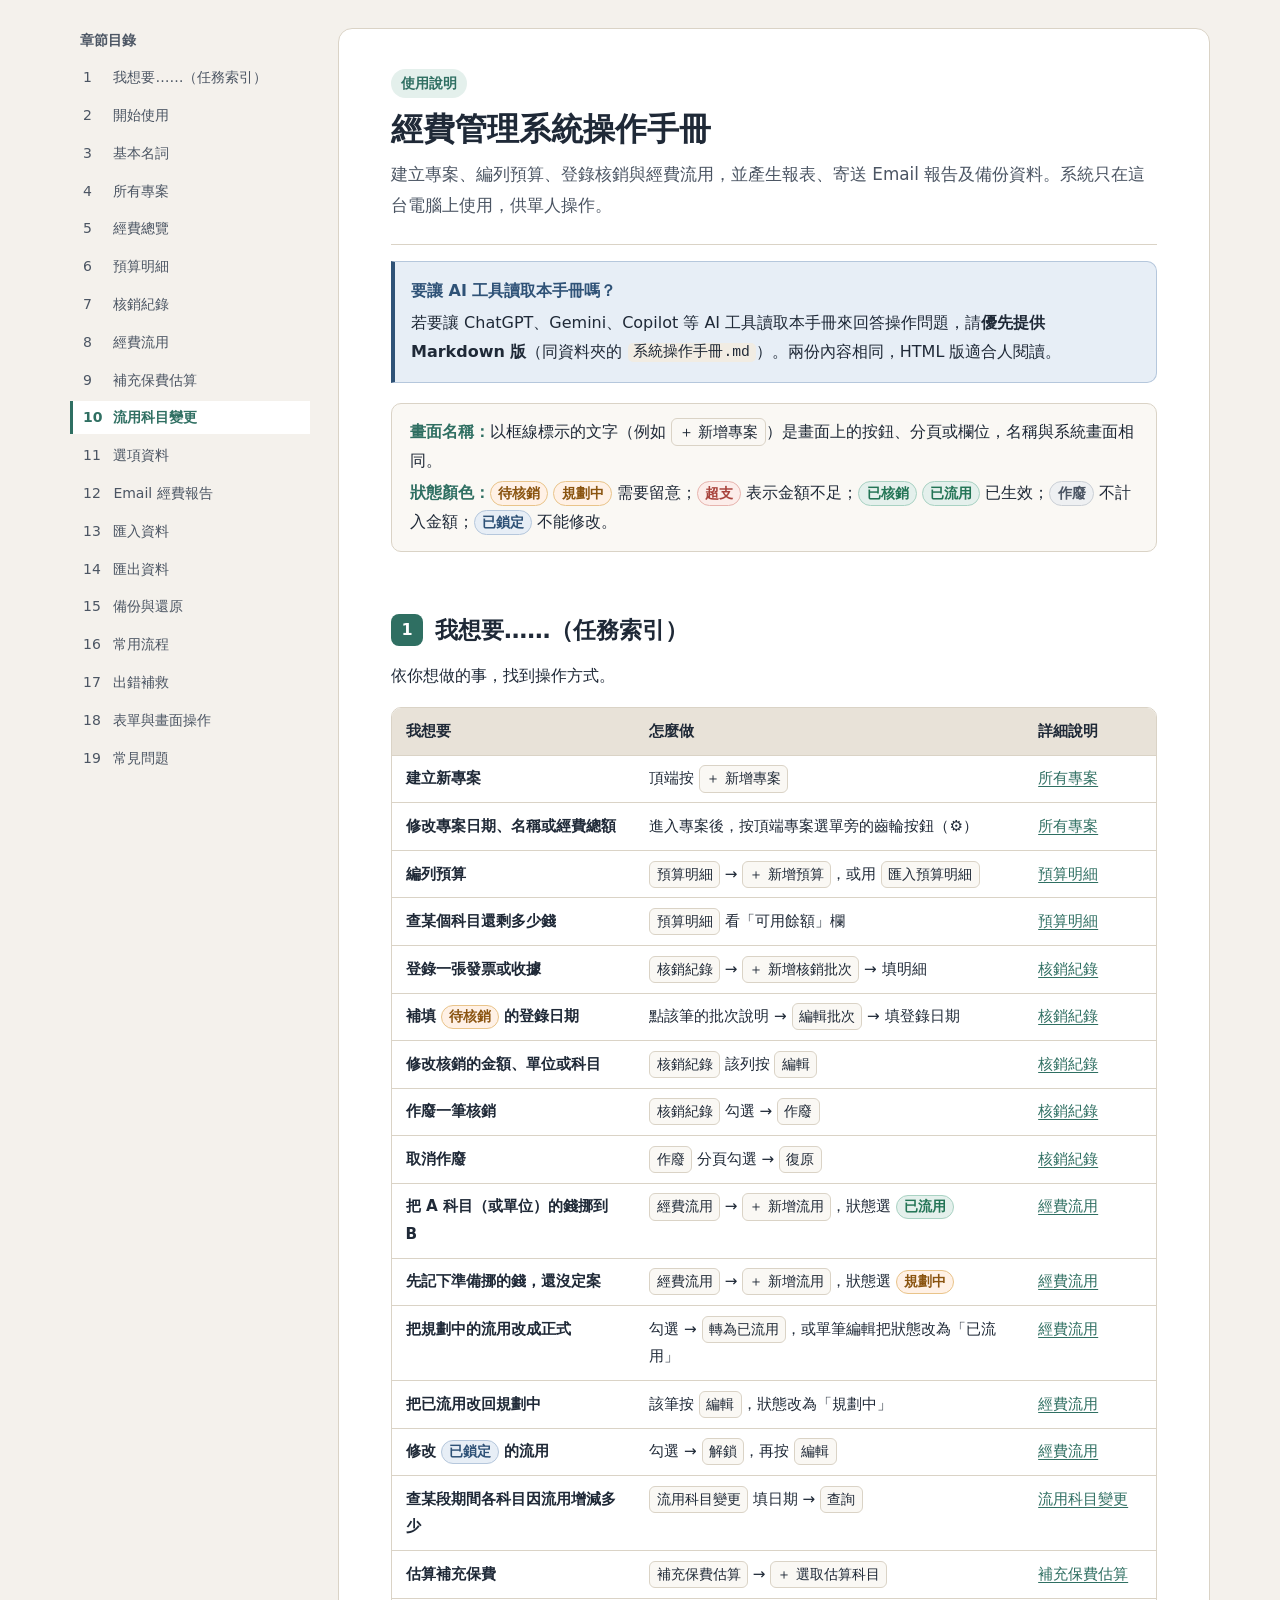
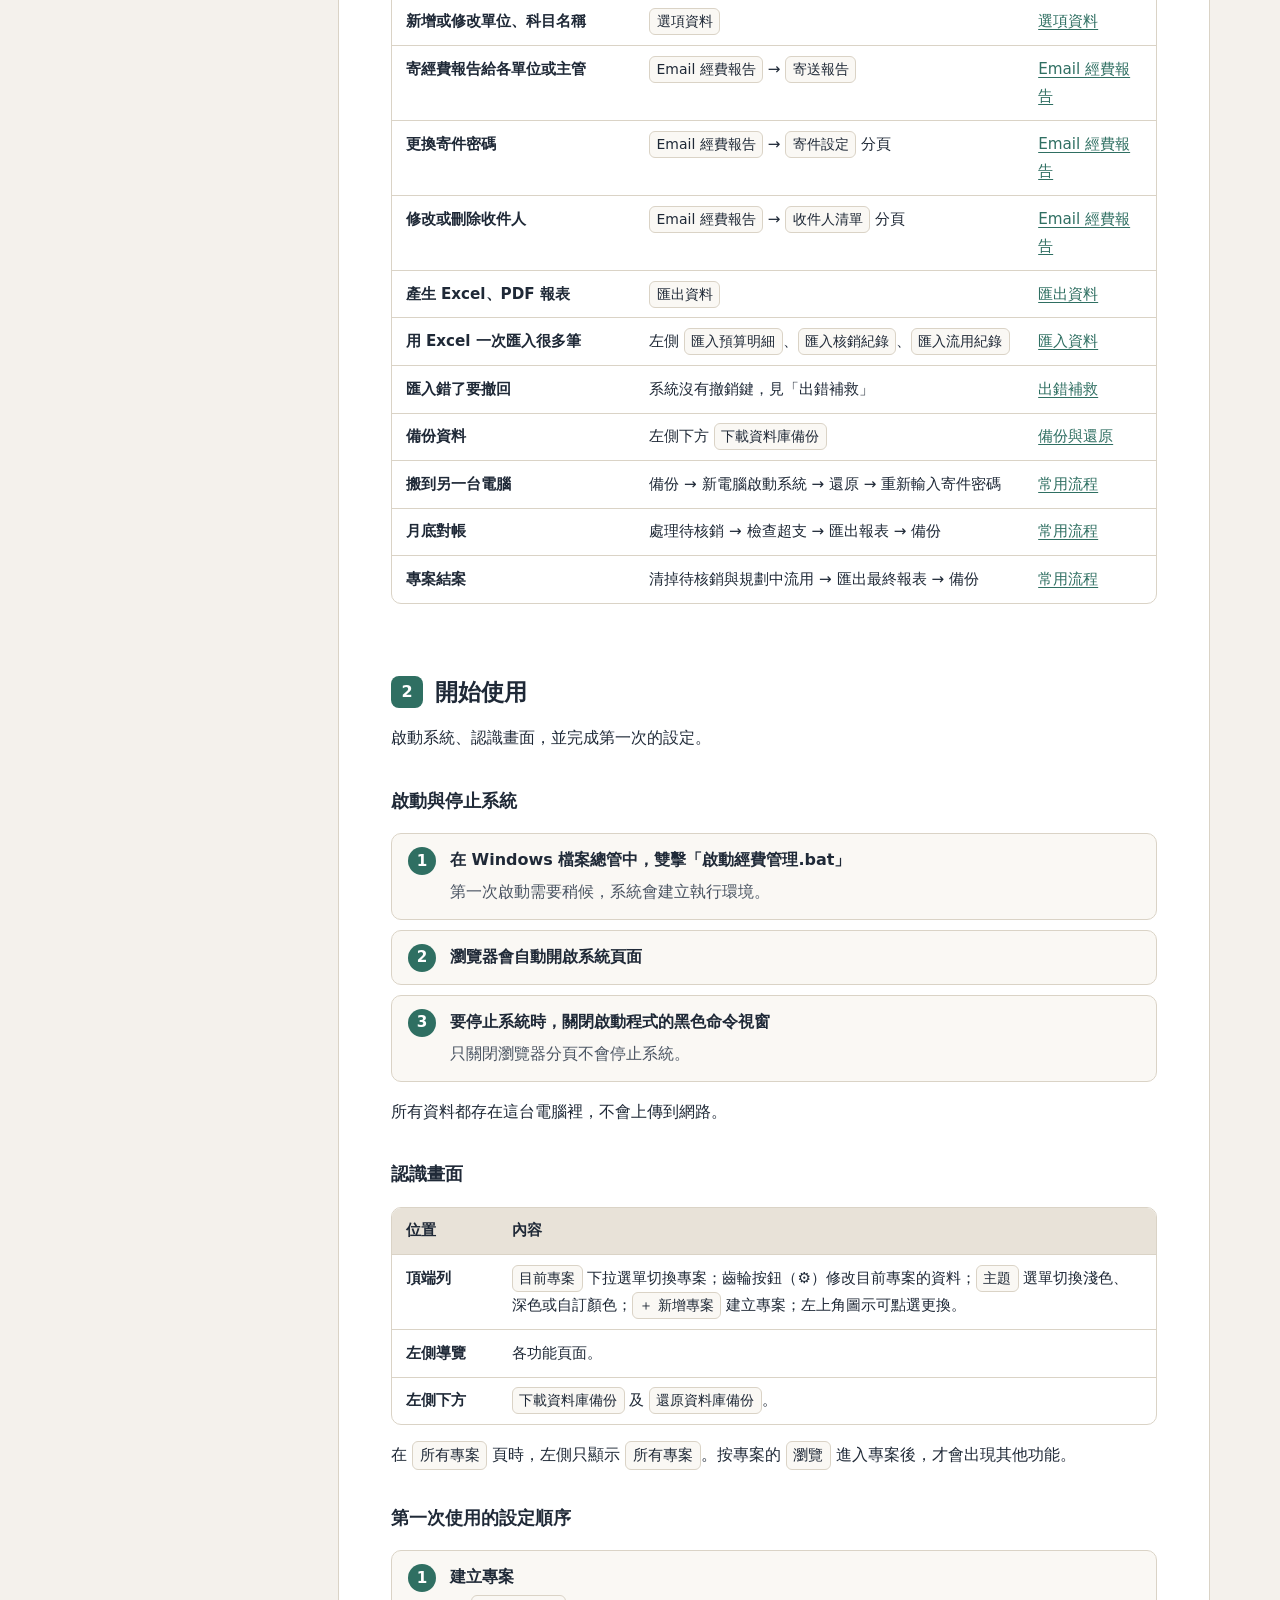
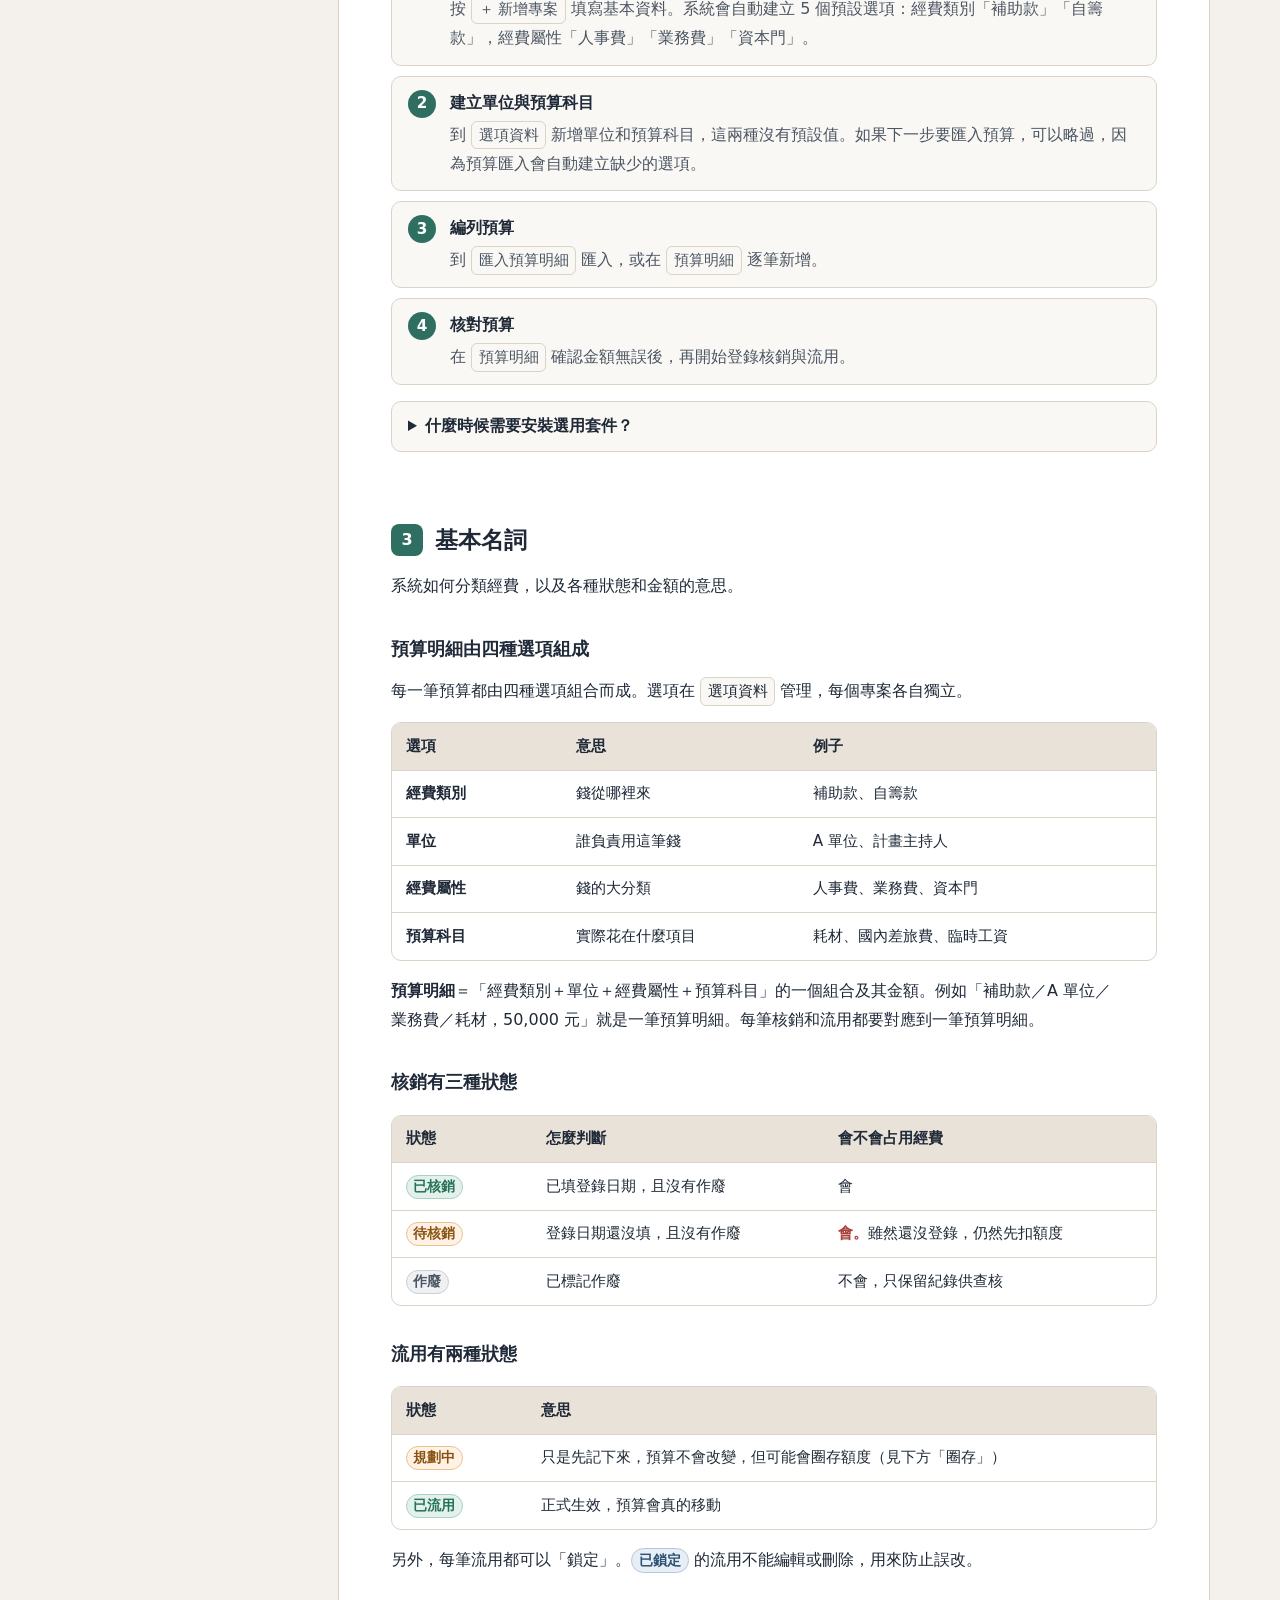
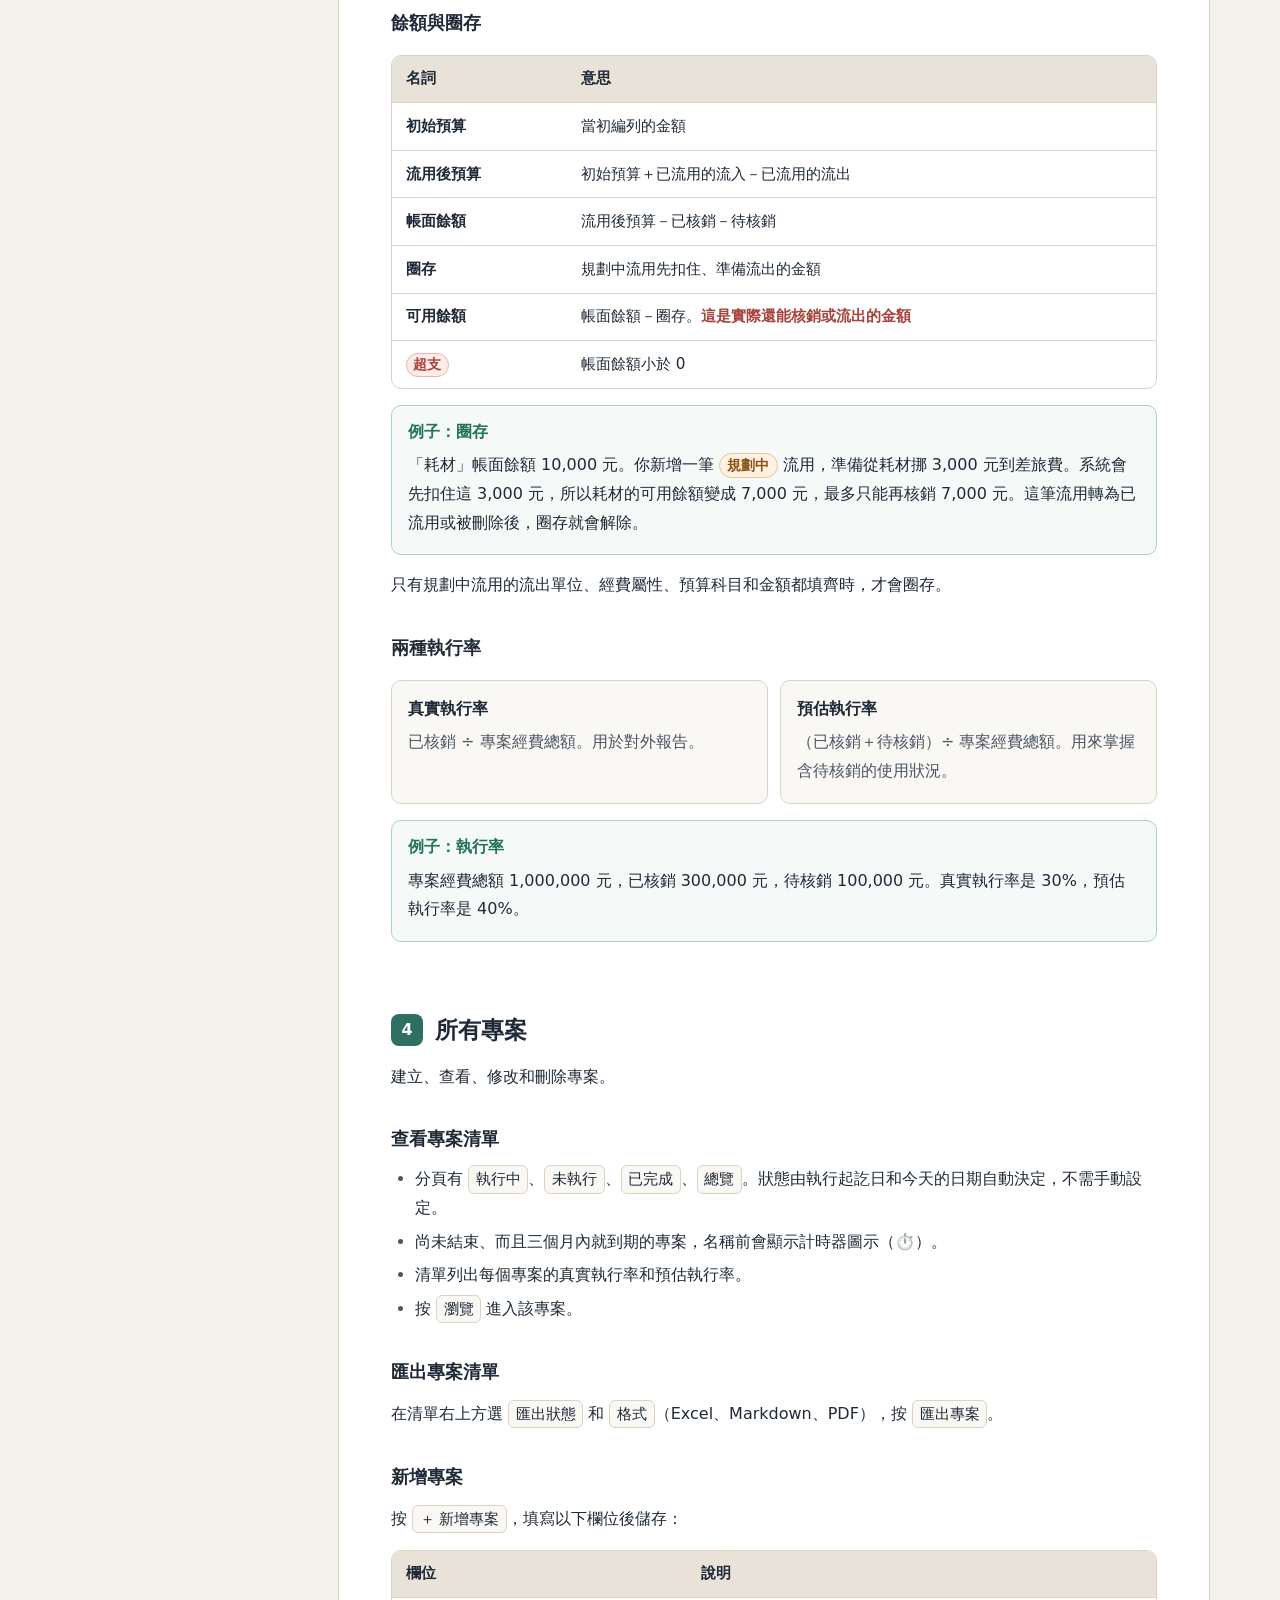
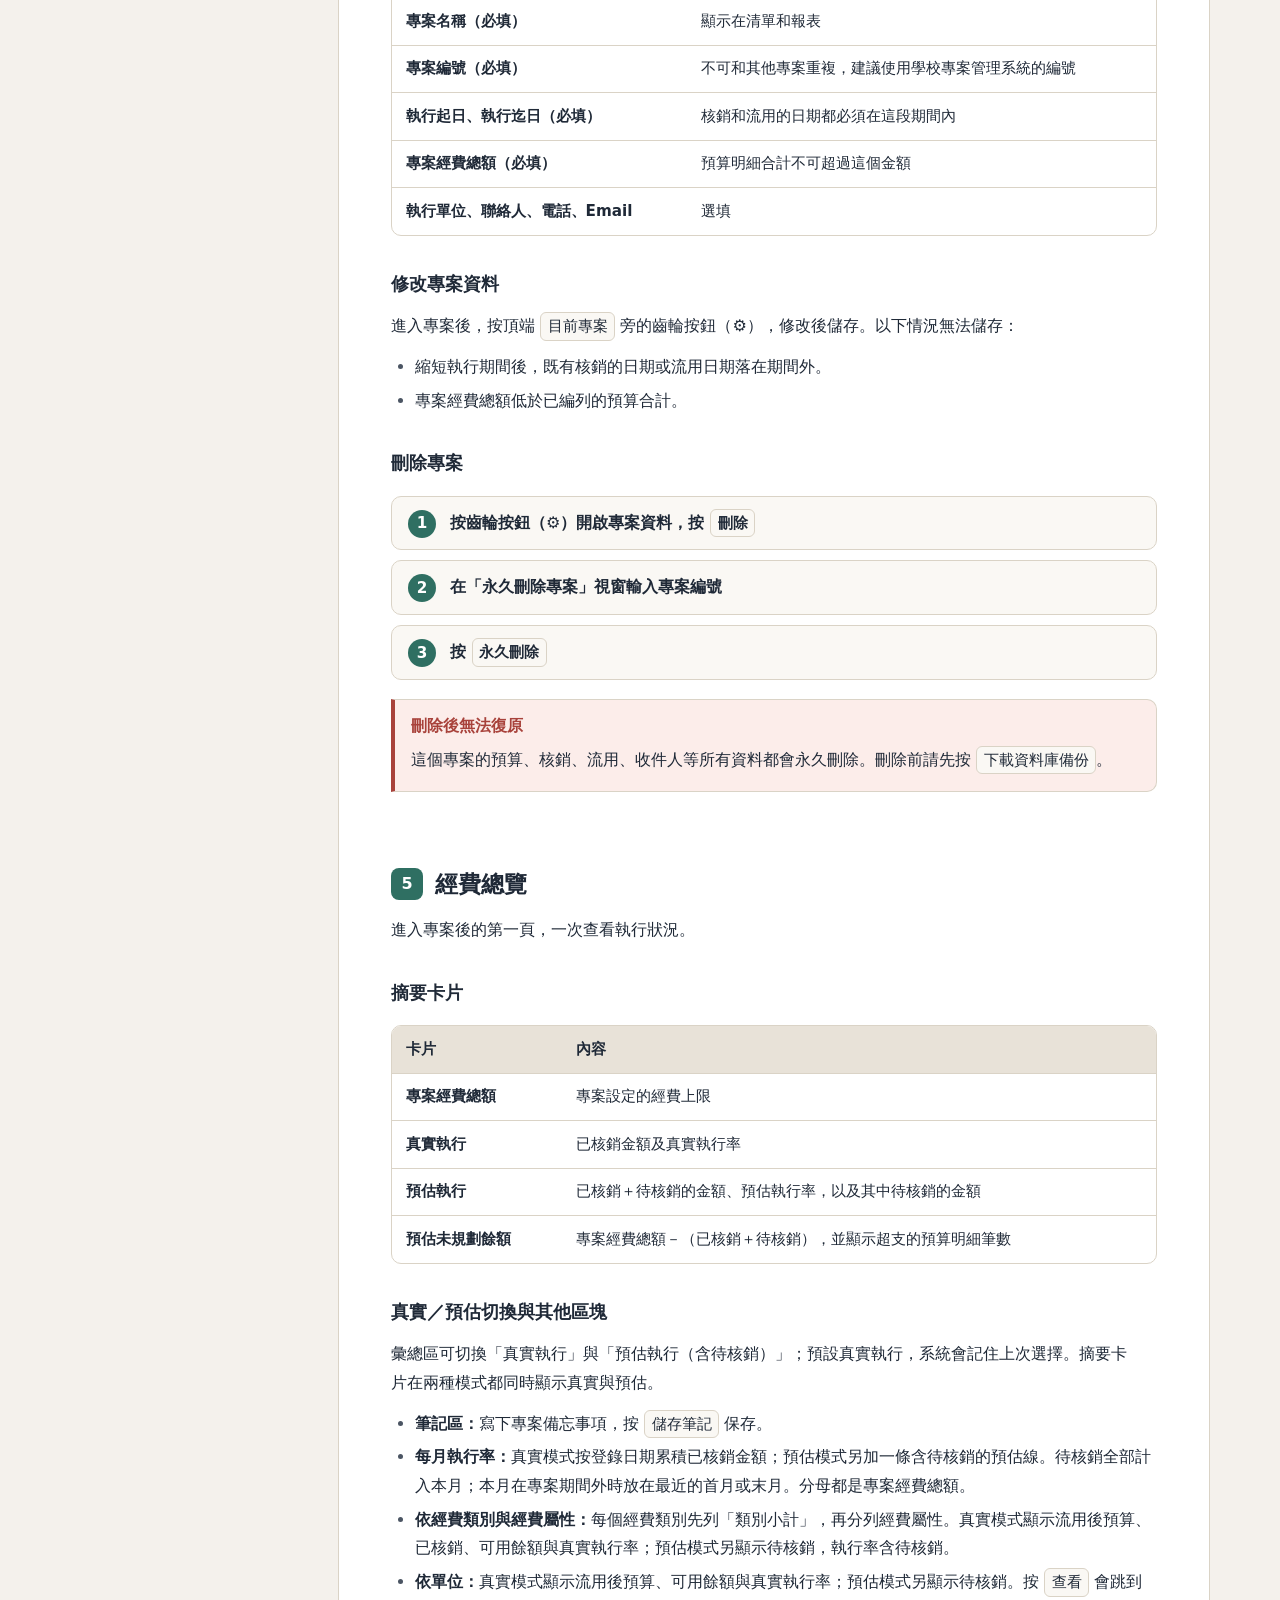
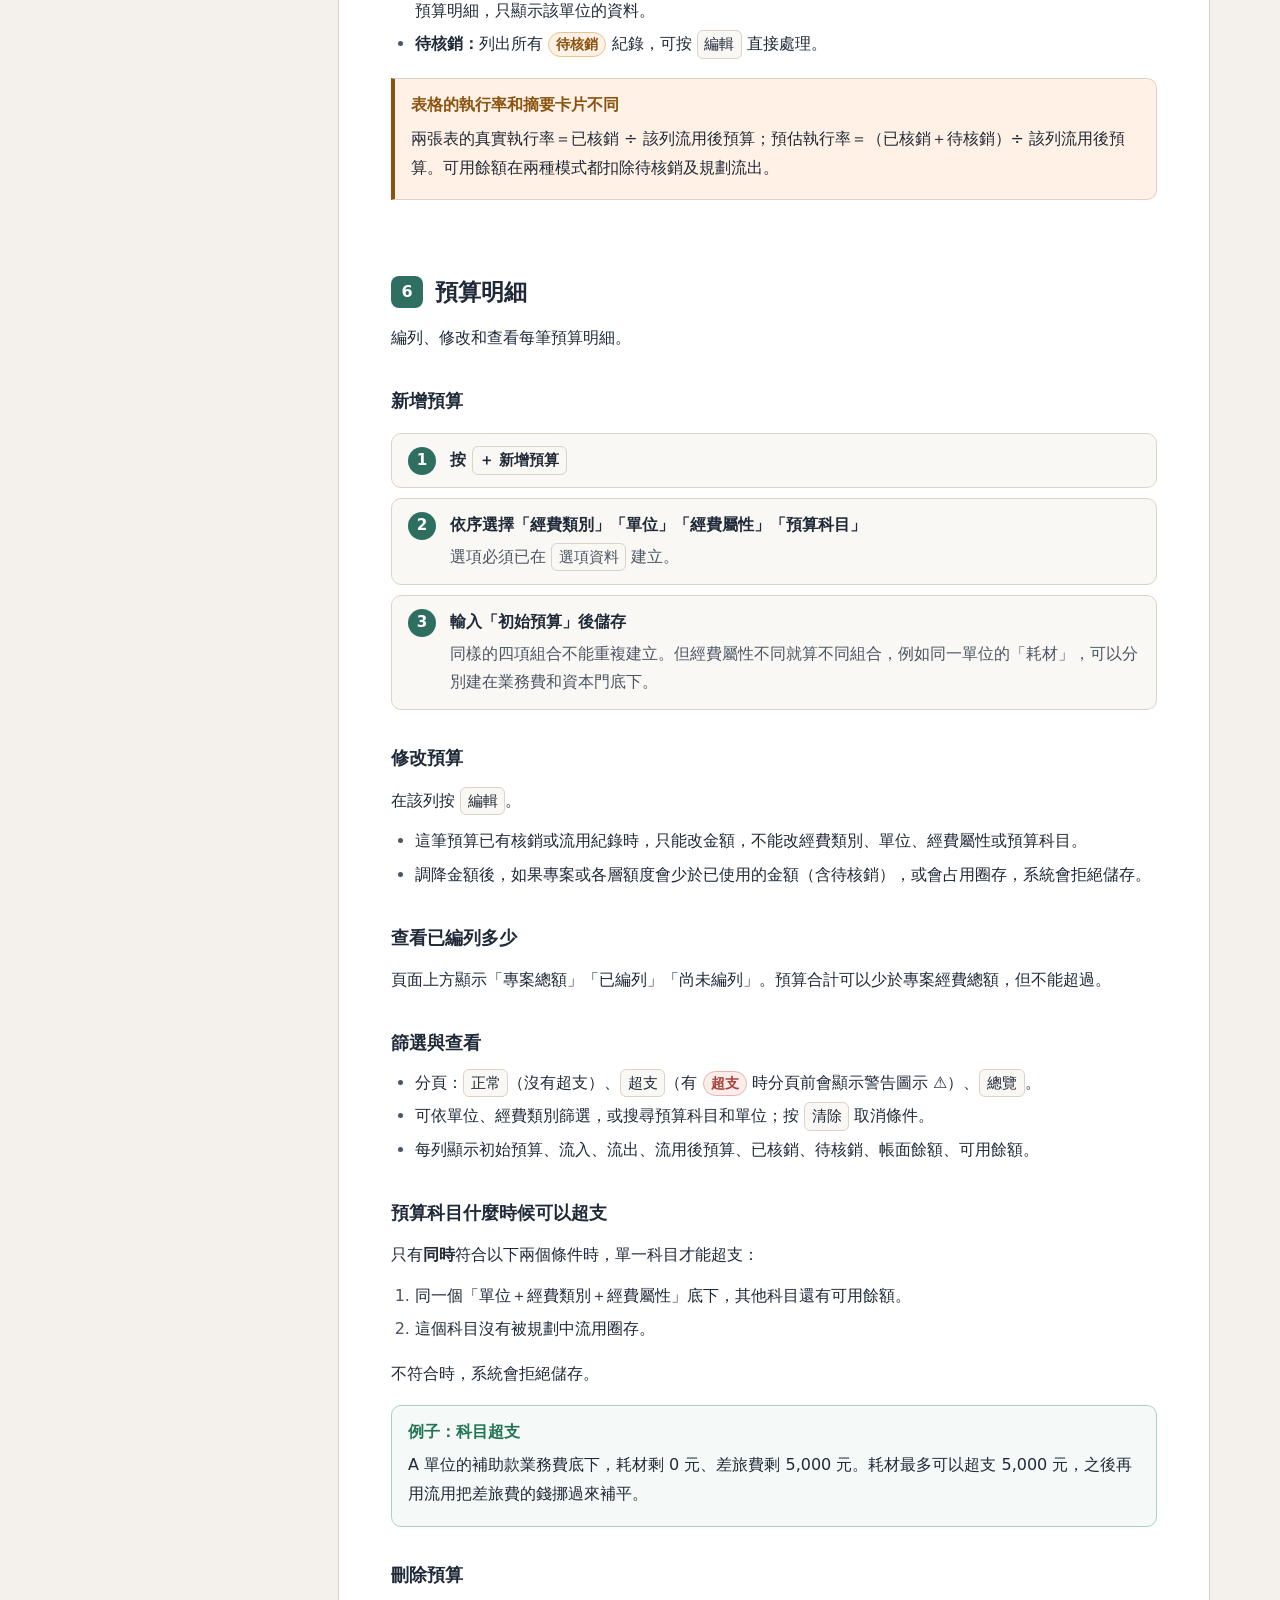
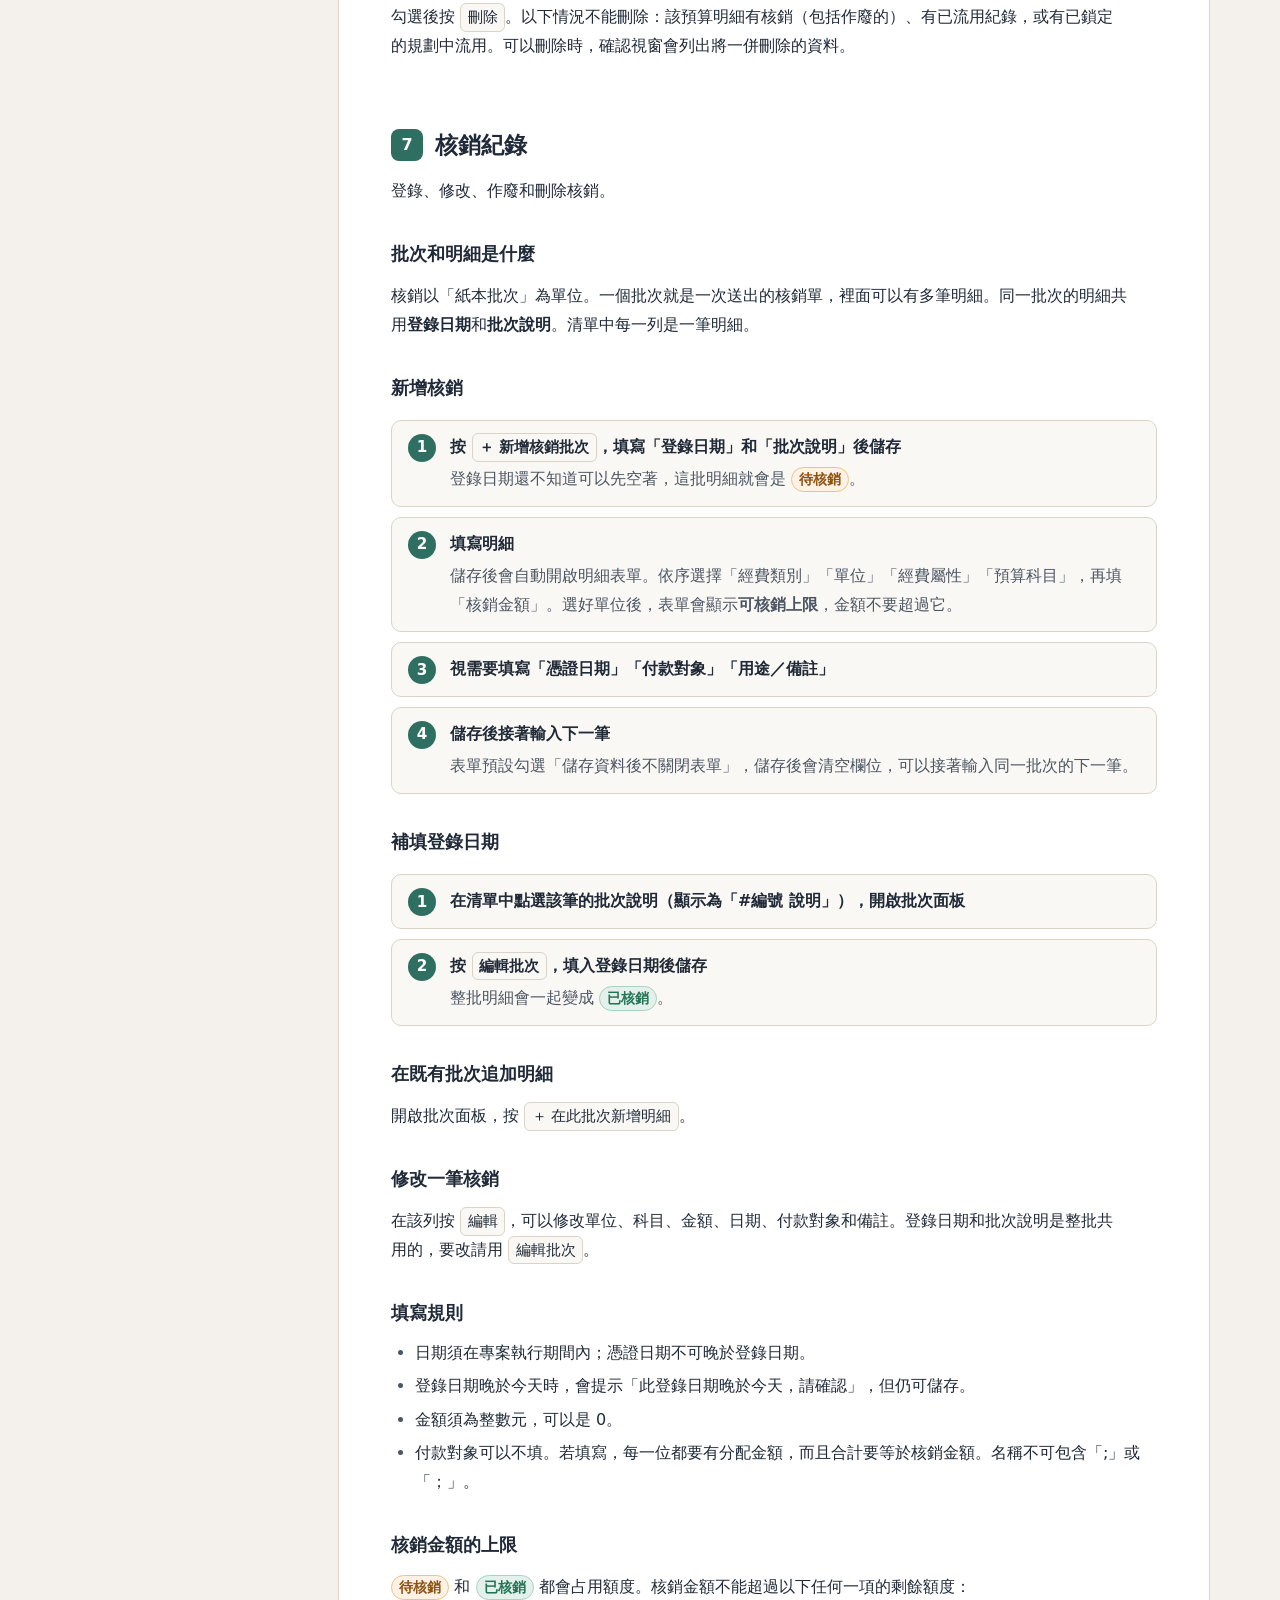
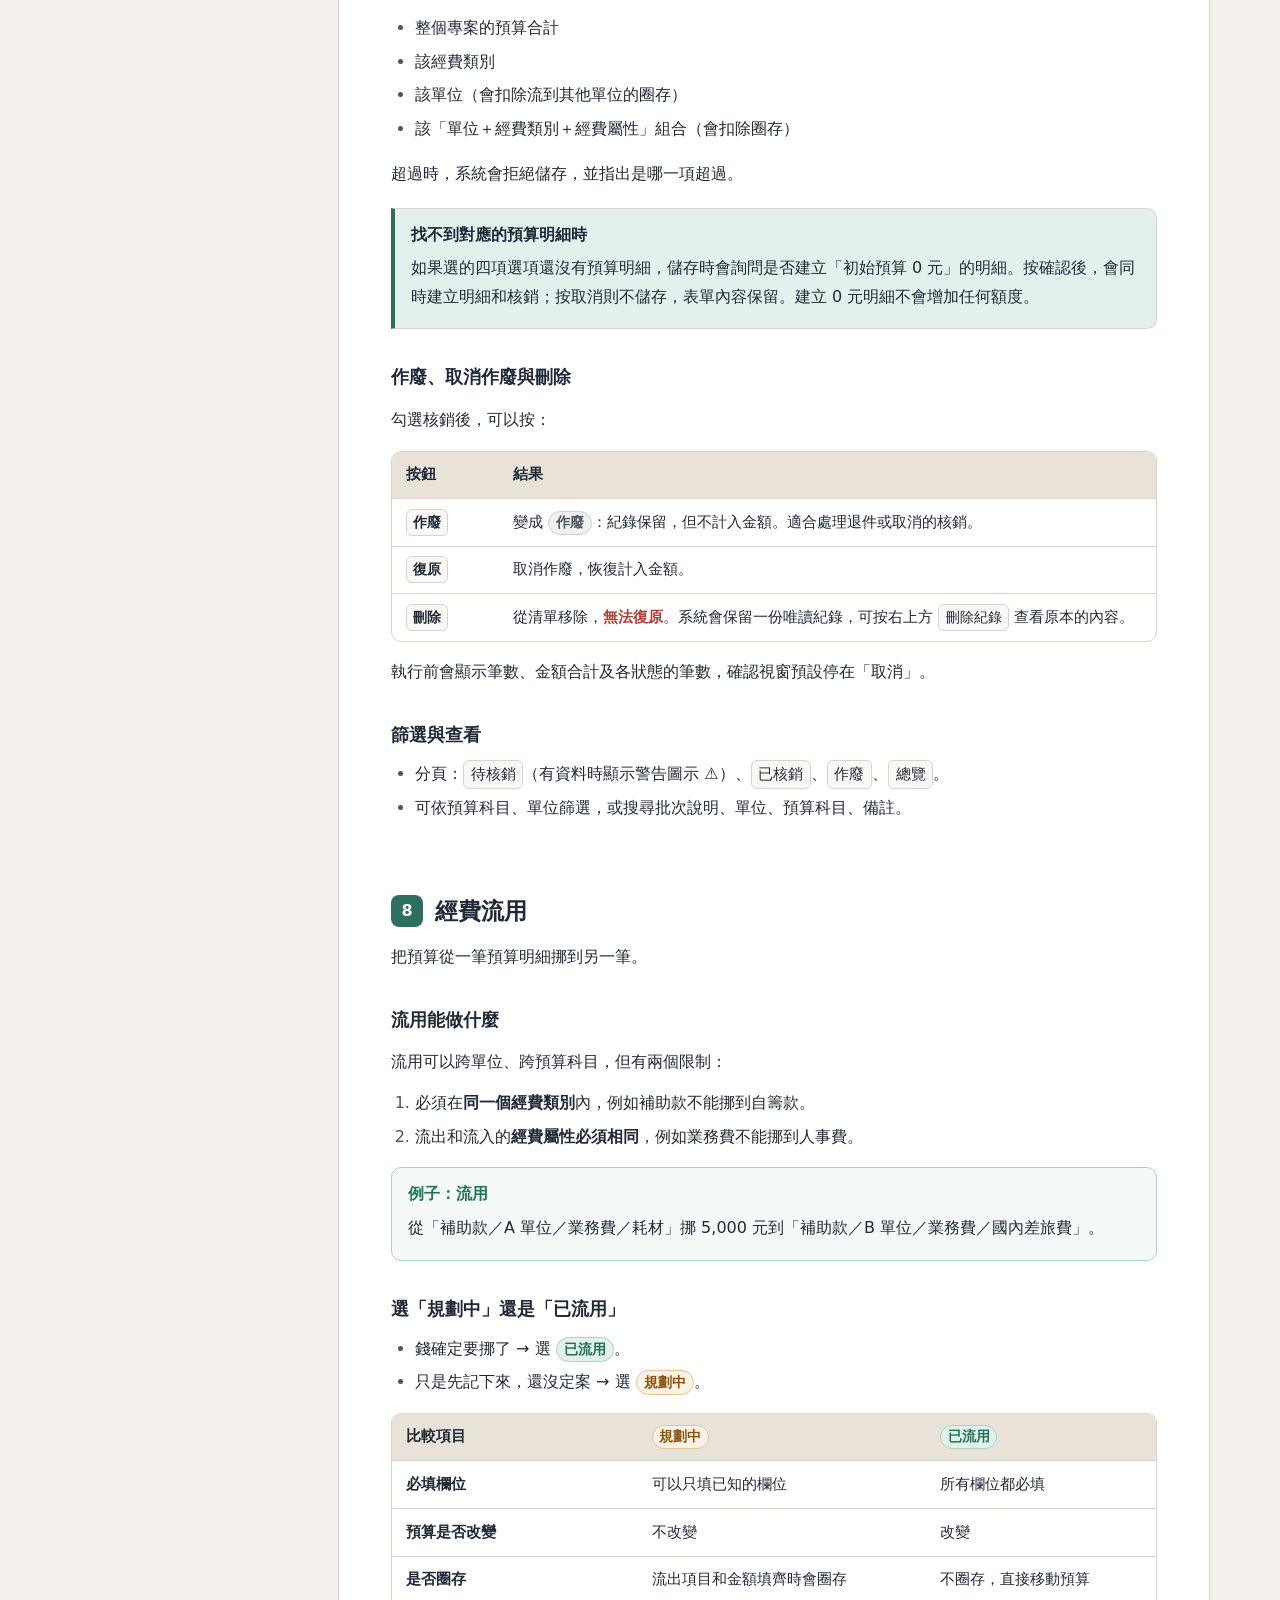
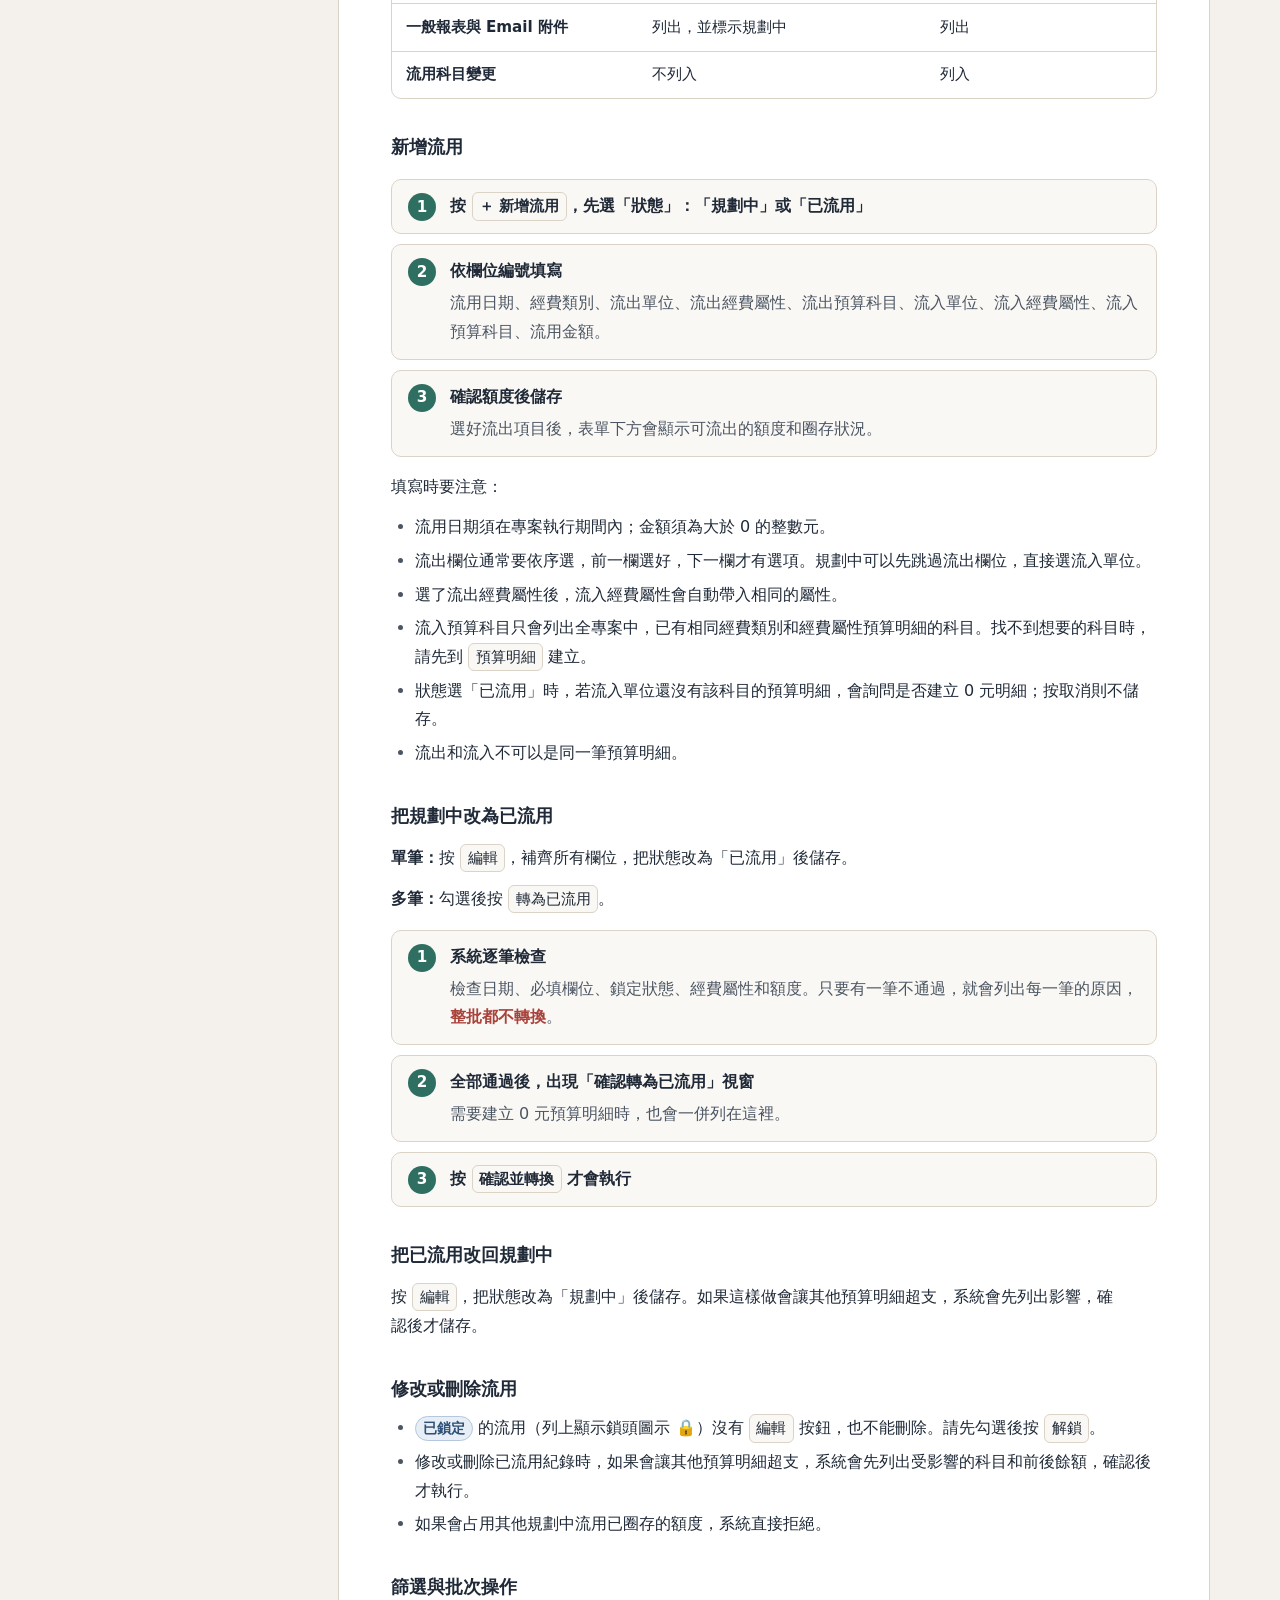
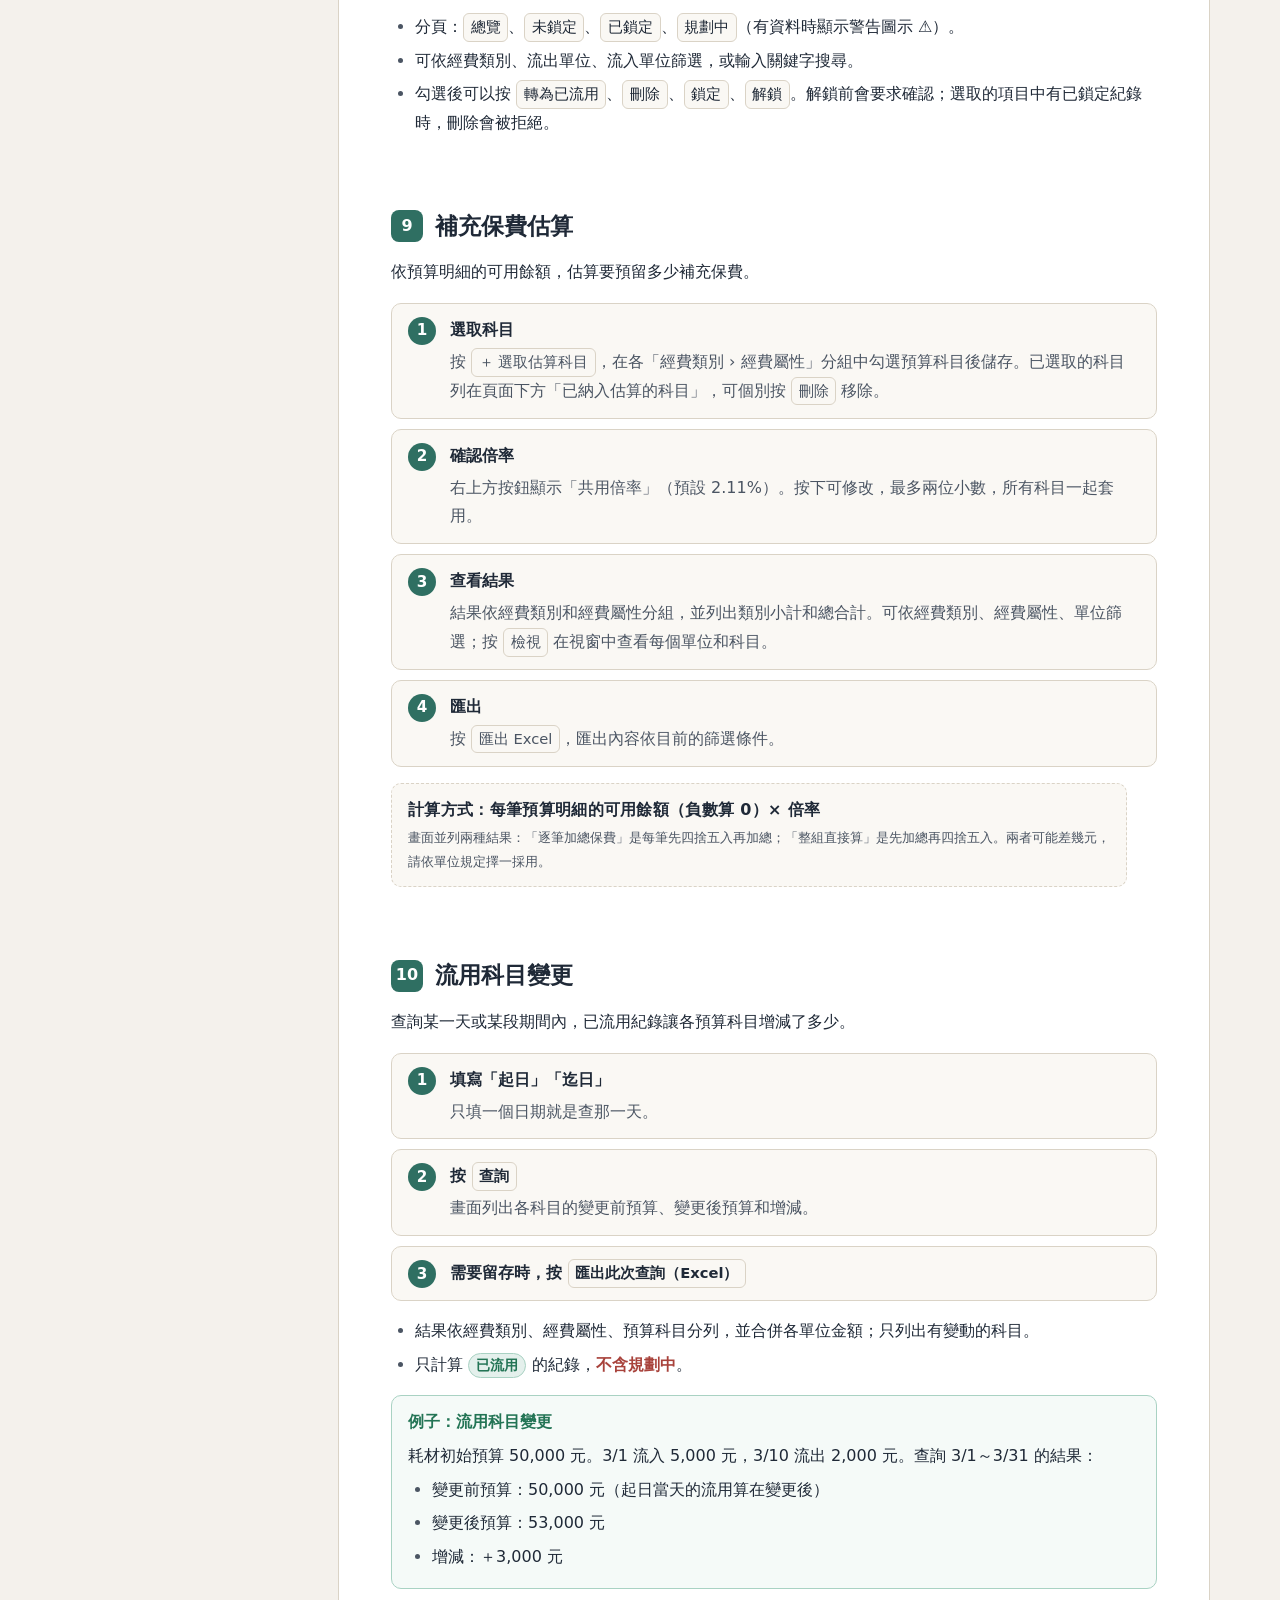
==== commit 907c3389: "feat: 表格對齊重整、經費總覽真實／預估切換、保費明細改跳出視窗 - 各表格依欄位內容調整對齊，標題列置中；清除先前自訂的欄位對齊設定 - 經費總覽新增「真實執行／預估執行（含待核銷）」切換，彙總" ====
--- a/docs/系統操作手冊.html
+++ b/docs/系統操作手冊.html
@@ -227,15 +227,16 @@
 <tr><td>預估執行</td><td>已核銷＋待核銷的金額、預估執行率，以及其中待核銷的金額</td></tr>
 <tr><td>預估未規劃餘額</td><td>專案經費總額－（已核銷＋待核銷），並顯示超支的預算明細筆數</td></tr>
 </tbody></table></div>
-<h3>其他區塊</h3>
+<h3>真實／預估切換與其他區塊</h3>
+<p>彙總區可切換「真實執行」與「預估執行（含待核銷）」；預設真實執行，系統會記住上次選擇。摘要卡片在兩種模式都同時顯示真實與預估。</p>
 <ul>
 <li><strong>筆記區：</strong>寫下專案備忘事項，按 <span class="ui">儲存筆記</span> 保存。</li>
-<li><strong>每月真實執行率：</strong>從執行起日的月份到迄日的月份，逐月累計已核銷金額的折線圖。待核銷沒有登錄日期，所以不列入。</li>
-<li><strong>依經費類別與經費屬性：</strong>每個經費類別先列「類別小計」，再分列各經費屬性的預算、已核銷、待核銷、帳面餘額、可用餘額及執行率。</li>
-<li><strong>依單位：</strong>每個單位的已核銷、待核銷、帳面餘額、可用餘額及執行率。按 <span class="ui">查看</span> 會跳到預算明細，只顯示該單位的資料。</li>
+<li><strong>每月執行率：</strong>真實模式按登錄日期累積已核銷金額；預估模式另加一條含待核銷的預估線。待核銷全部計入本月；本月在專案期間外時放在最近的首月或末月。分母都是專案經費總額。</li>
+<li><strong>依經費類別與經費屬性：</strong>每個經費類別先列「類別小計」，再分列經費屬性。真實模式顯示流用後預算、已核銷、可用餘額與真實執行率；預估模式另顯示待核銷，執行率含待核銷。</li>
+<li><strong>依單位：</strong>真實模式顯示流用後預算、可用餘額與真實執行率；預估模式另顯示待核銷。按 <span class="ui">查看</span> 會跳到預算明細，只顯示該單位的資料。</li>
 <li><strong>待核銷：</strong>列出所有 <span class="st st-pending">待核銷</span> 紀錄，可按 <span class="ui">編輯</span> 直接處理。</li>
 </ul>
-<div class="callout warn"><b>表格的執行率和摘要卡片不同</b><p>這兩個表格的「執行率」是（已核銷＋待核銷）÷ 該列的流用後預算，分母不是專案經費總額。</p></div>
+<div class="callout warn"><b>表格的執行率和摘要卡片不同</b><p>兩張表的真實執行率＝已核銷 ÷ 該列流用後預算；預估執行率＝（已核銷＋待核銷）÷ 該列流用後預算。可用餘額在兩種模式都扣除待核銷及規劃流出。</p></div>
 </section>
 
 <section id="budget">
@@ -407,7 +408,7 @@
 <ol class="steps">
 <li><b>選取科目</b><p>按 <span class="ui">＋ 選取估算科目</span>，在各「經費類別 › 經費屬性」分組中勾選預算科目後儲存。已選取的科目列在頁面下方「已納入估算的科目」，可個別按 <span class="ui">刪除</span> 移除。</p></li>
 <li><b>確認倍率</b><p>右上方按鈕顯示「共用倍率」（預設 2.11%）。按下可修改，最多兩位小數，所有科目一起套用。</p></li>
-<li><b>查看結果</b><p>結果依經費類別和經費屬性分組，並列出類別小計和總合計。可依經費類別、經費屬性、單位篩選；按 <span class="ui">展開明細</span> 查看每個單位和科目。</p></li>
+<li><b>查看結果</b><p>結果依經費類別和經費屬性分組，並列出類別小計和總合計。可依經費類別、經費屬性、單位篩選；按 <span class="ui">檢視</span> 在視窗中查看每個單位和科目。</p></li>
 <li><b>匯出</b><p>按 <span class="ui">匯出 Excel</span>，匯出內容依目前的篩選條件。</p></li>
 </ol>
 <p class="formula">計算方式：每筆預算明細的可用餘額（負數算 0）× 倍率<small>畫面並列兩種結果：「逐筆加總保費」是每筆先四捨五入再加總；「整組直接算」是先加總再四捨五入。兩者可能差幾元，請依單位規定擇一採用。</small></p>
@@ -515,7 +516,7 @@
 </ol>
 <h3>匯入預算明細</h3>
 <ul>
-<li>欄位：單位、經費類別、經費屬性、預算科目、初始預算，全部必填。</li>
+<li>欄位：經費類別、單位、經費屬性、預算科目、初始預算，全部必填。</li>
 <li>缺少的選項會在確認匯入時自動新增。</li>
 <li>匯入方式：
 <ul>
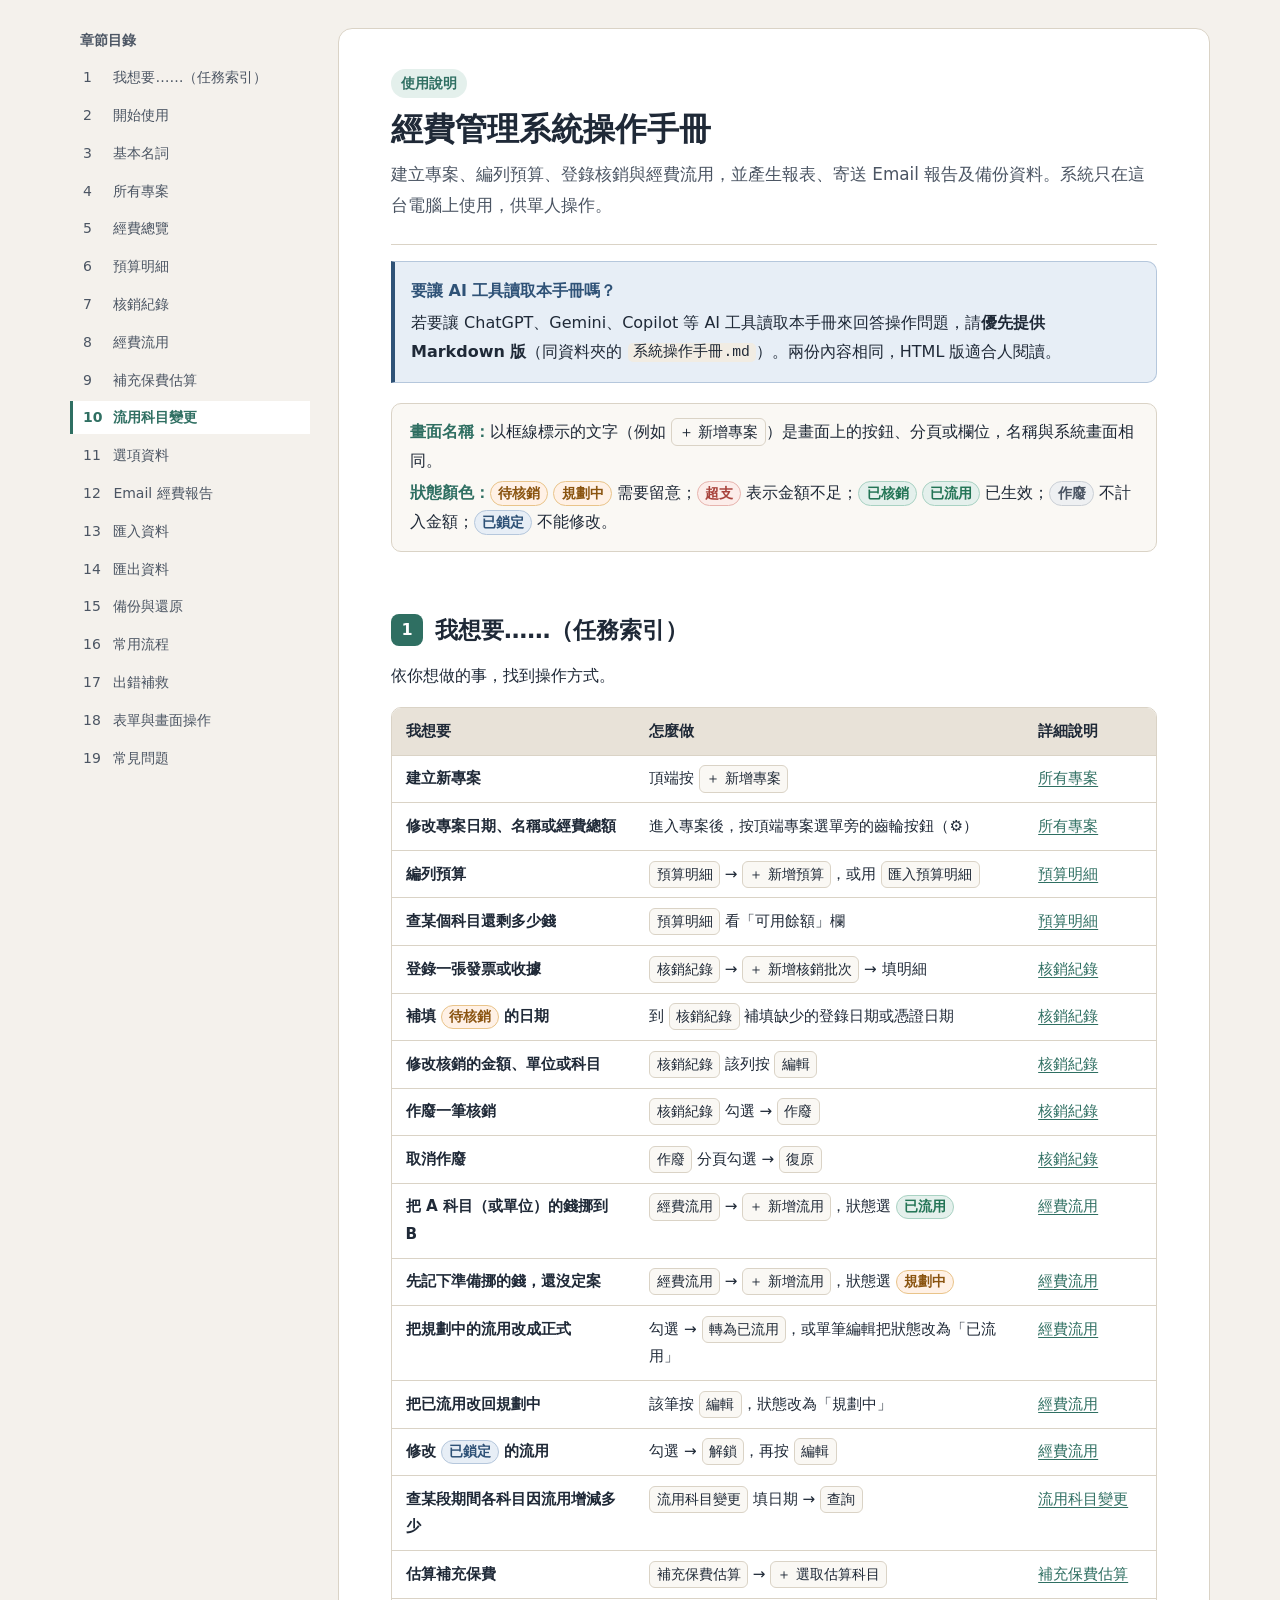
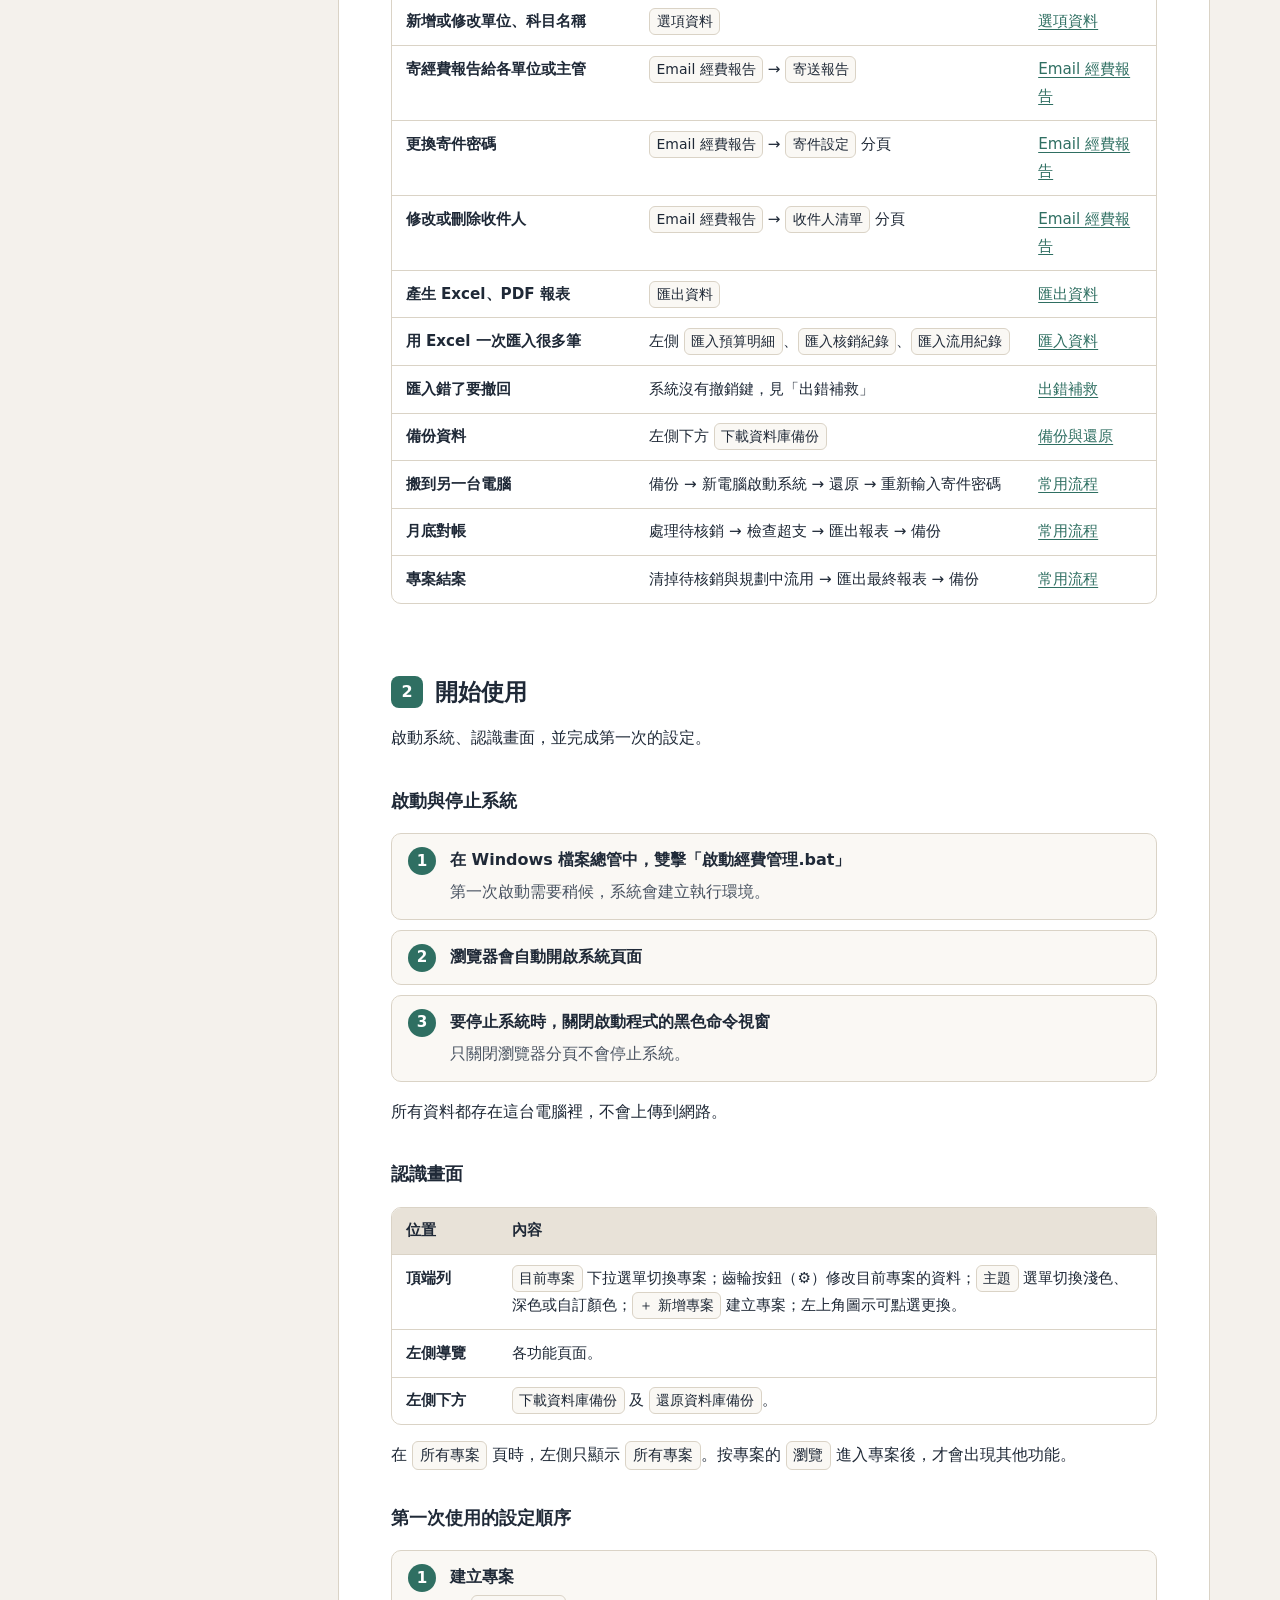
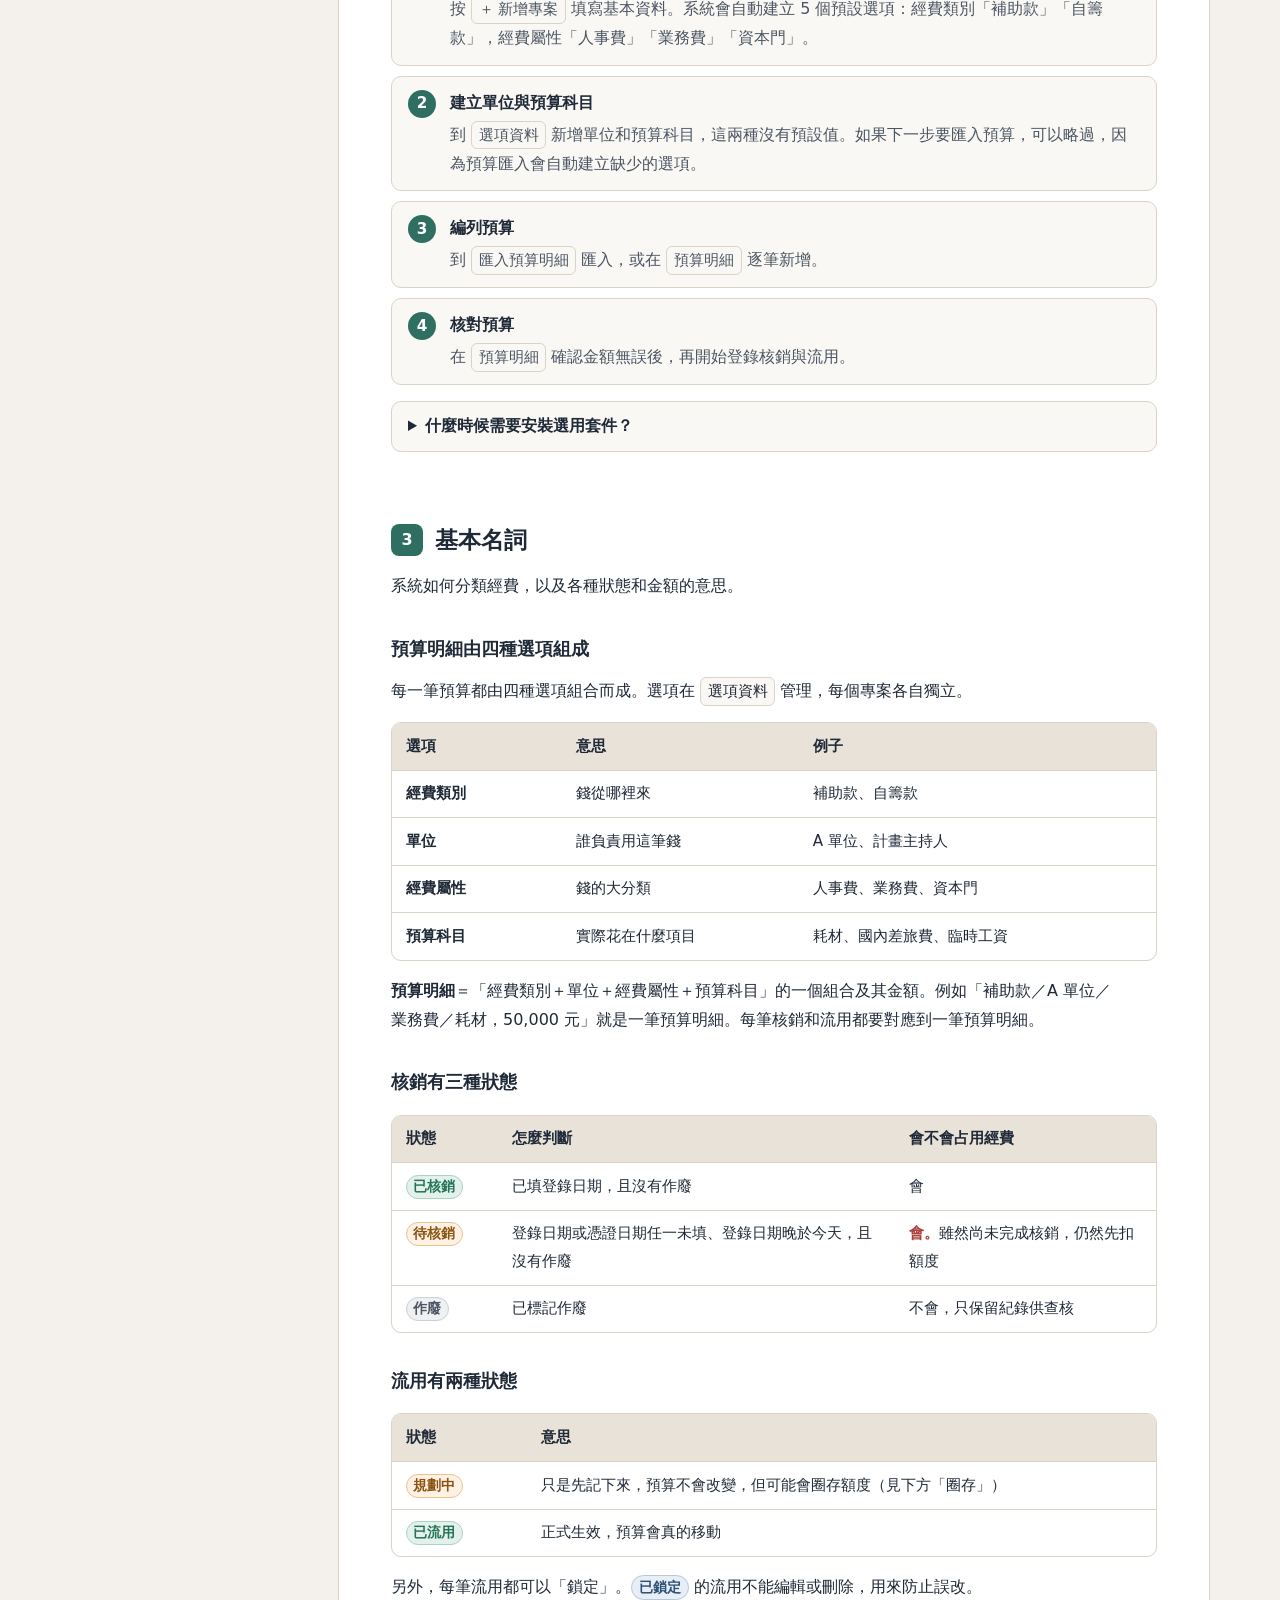
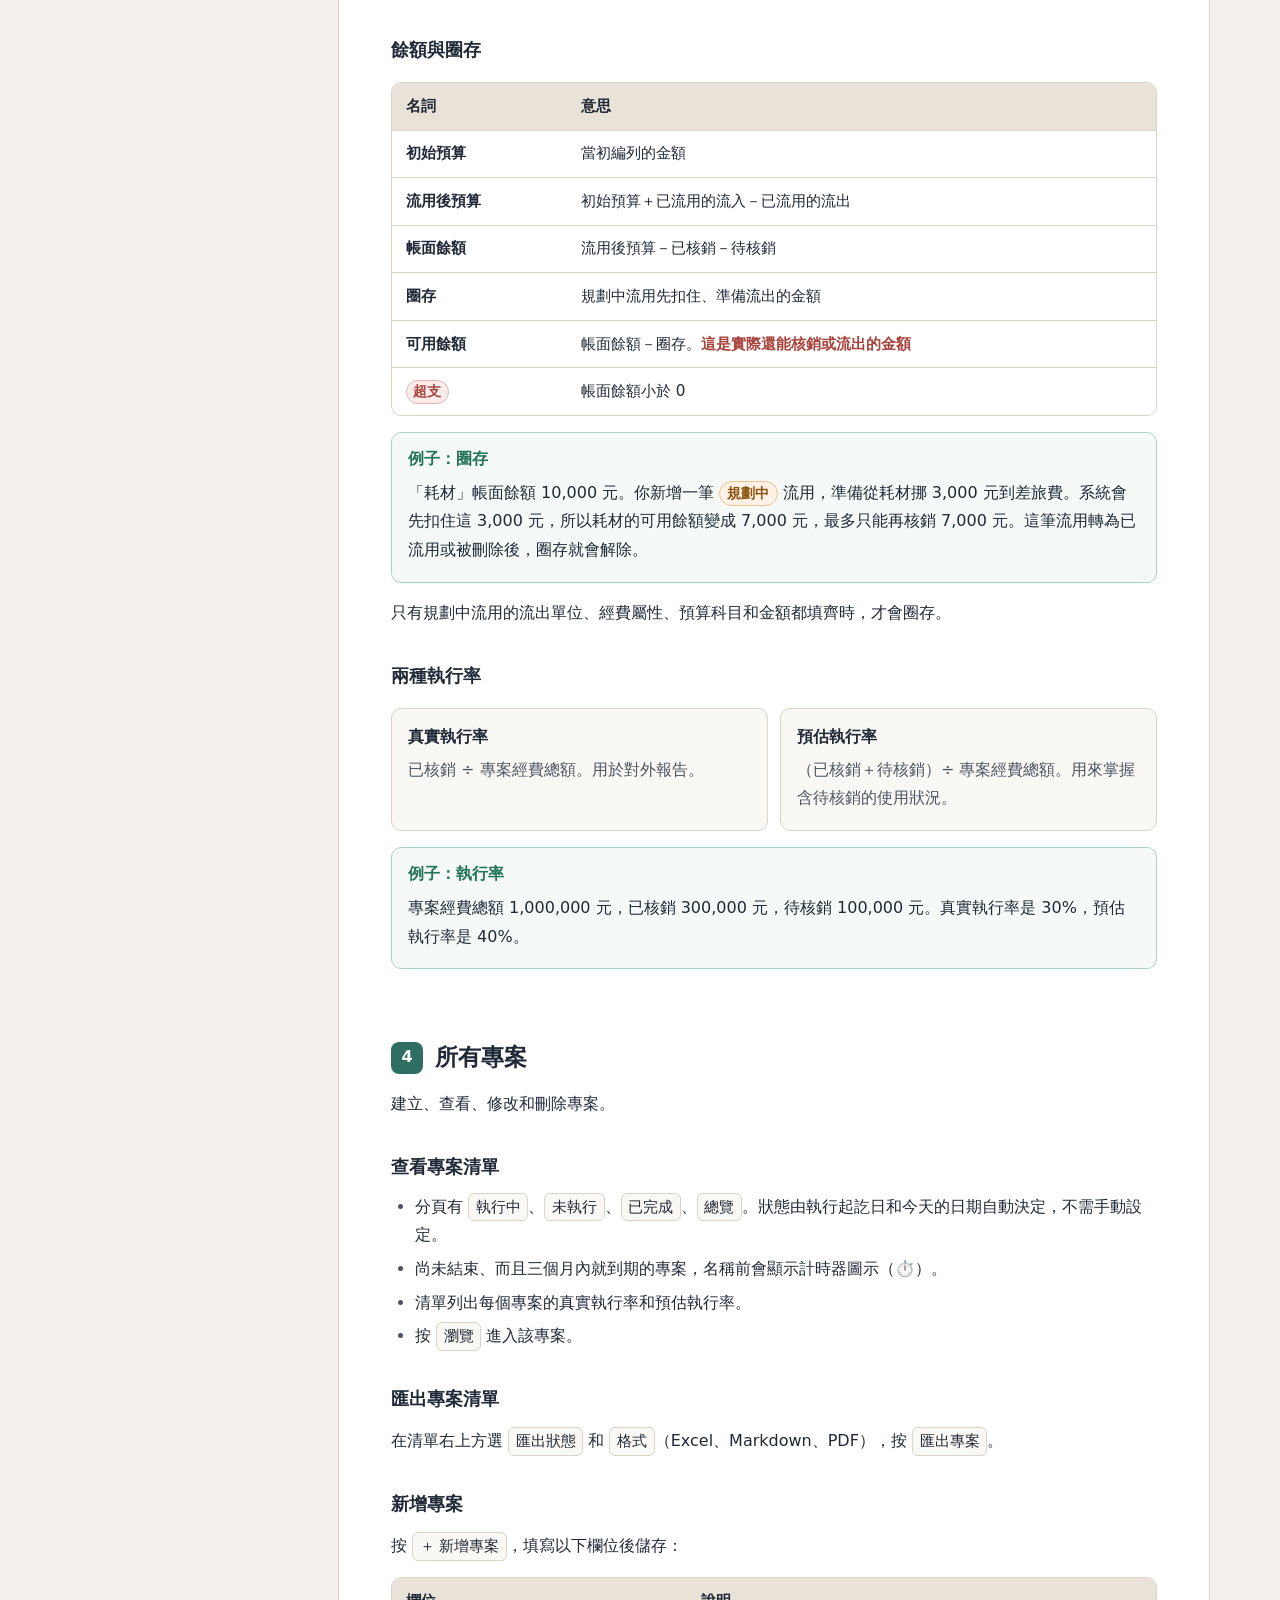
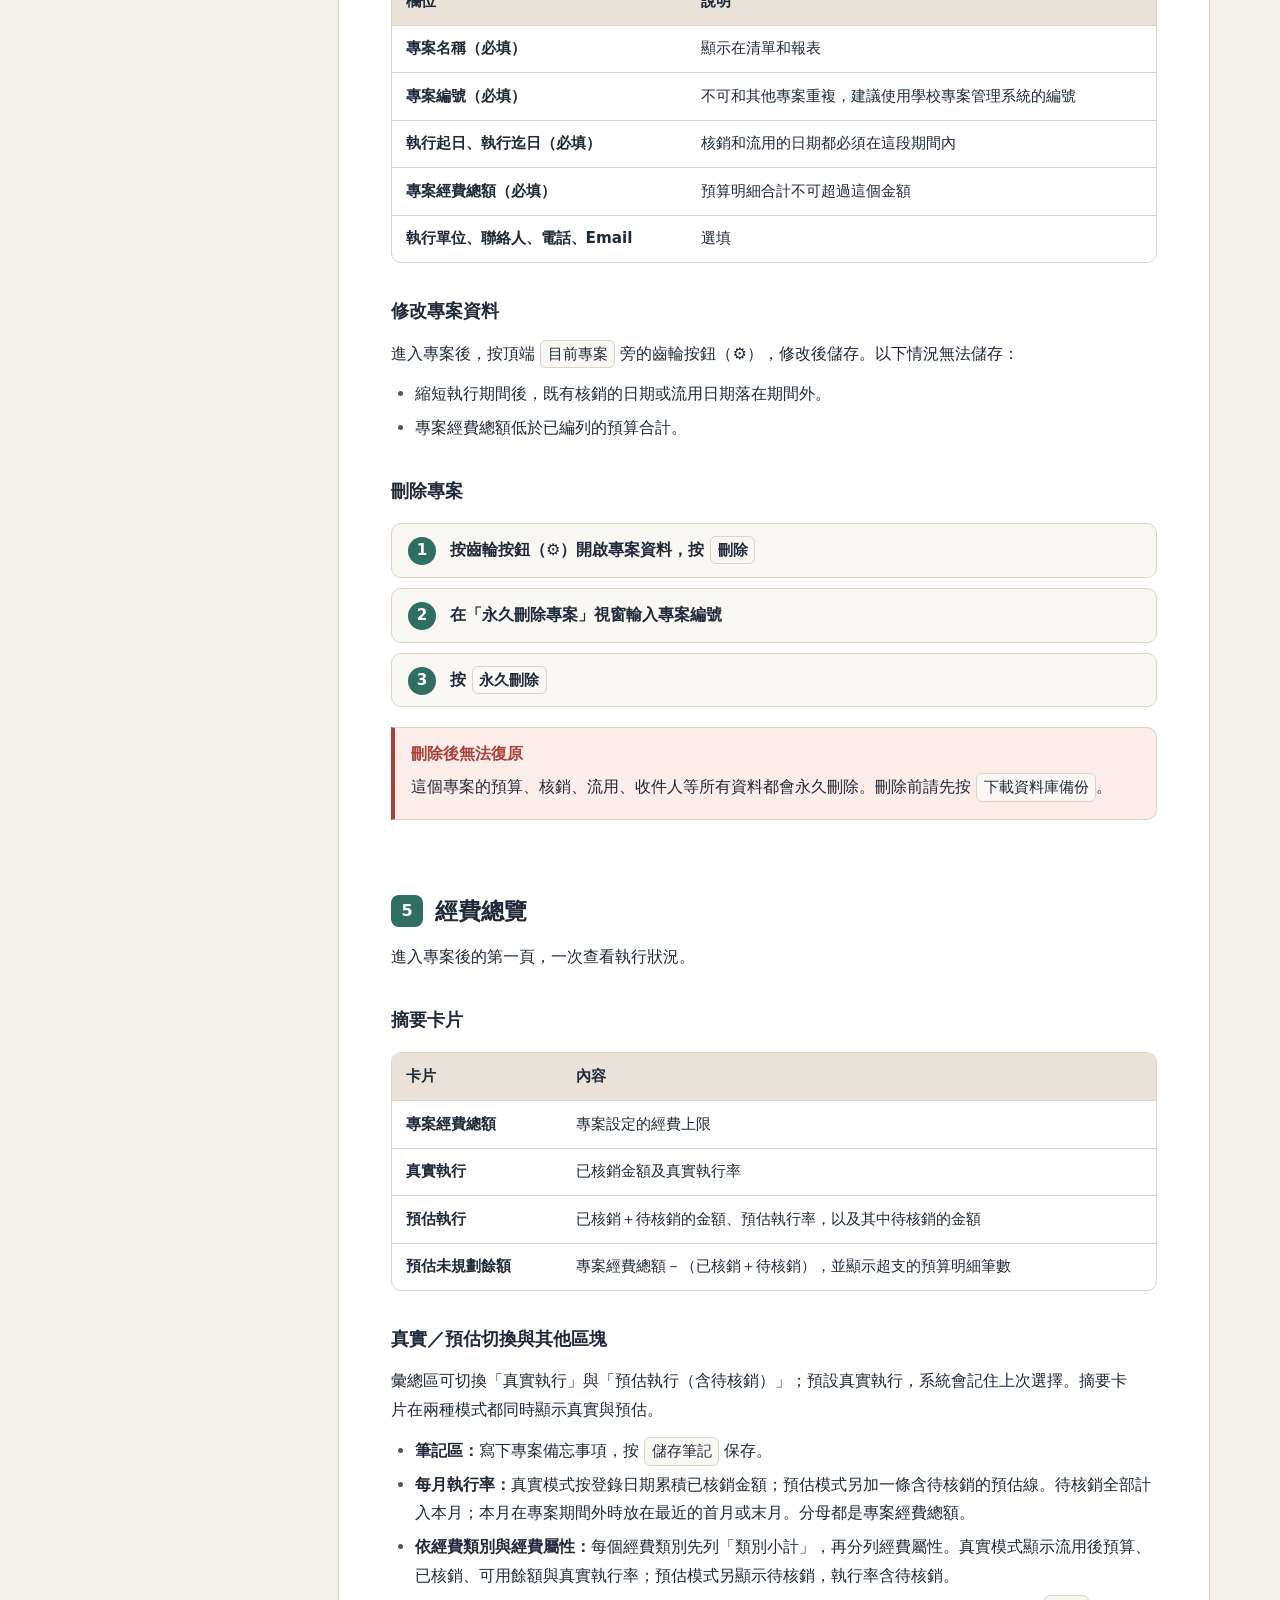
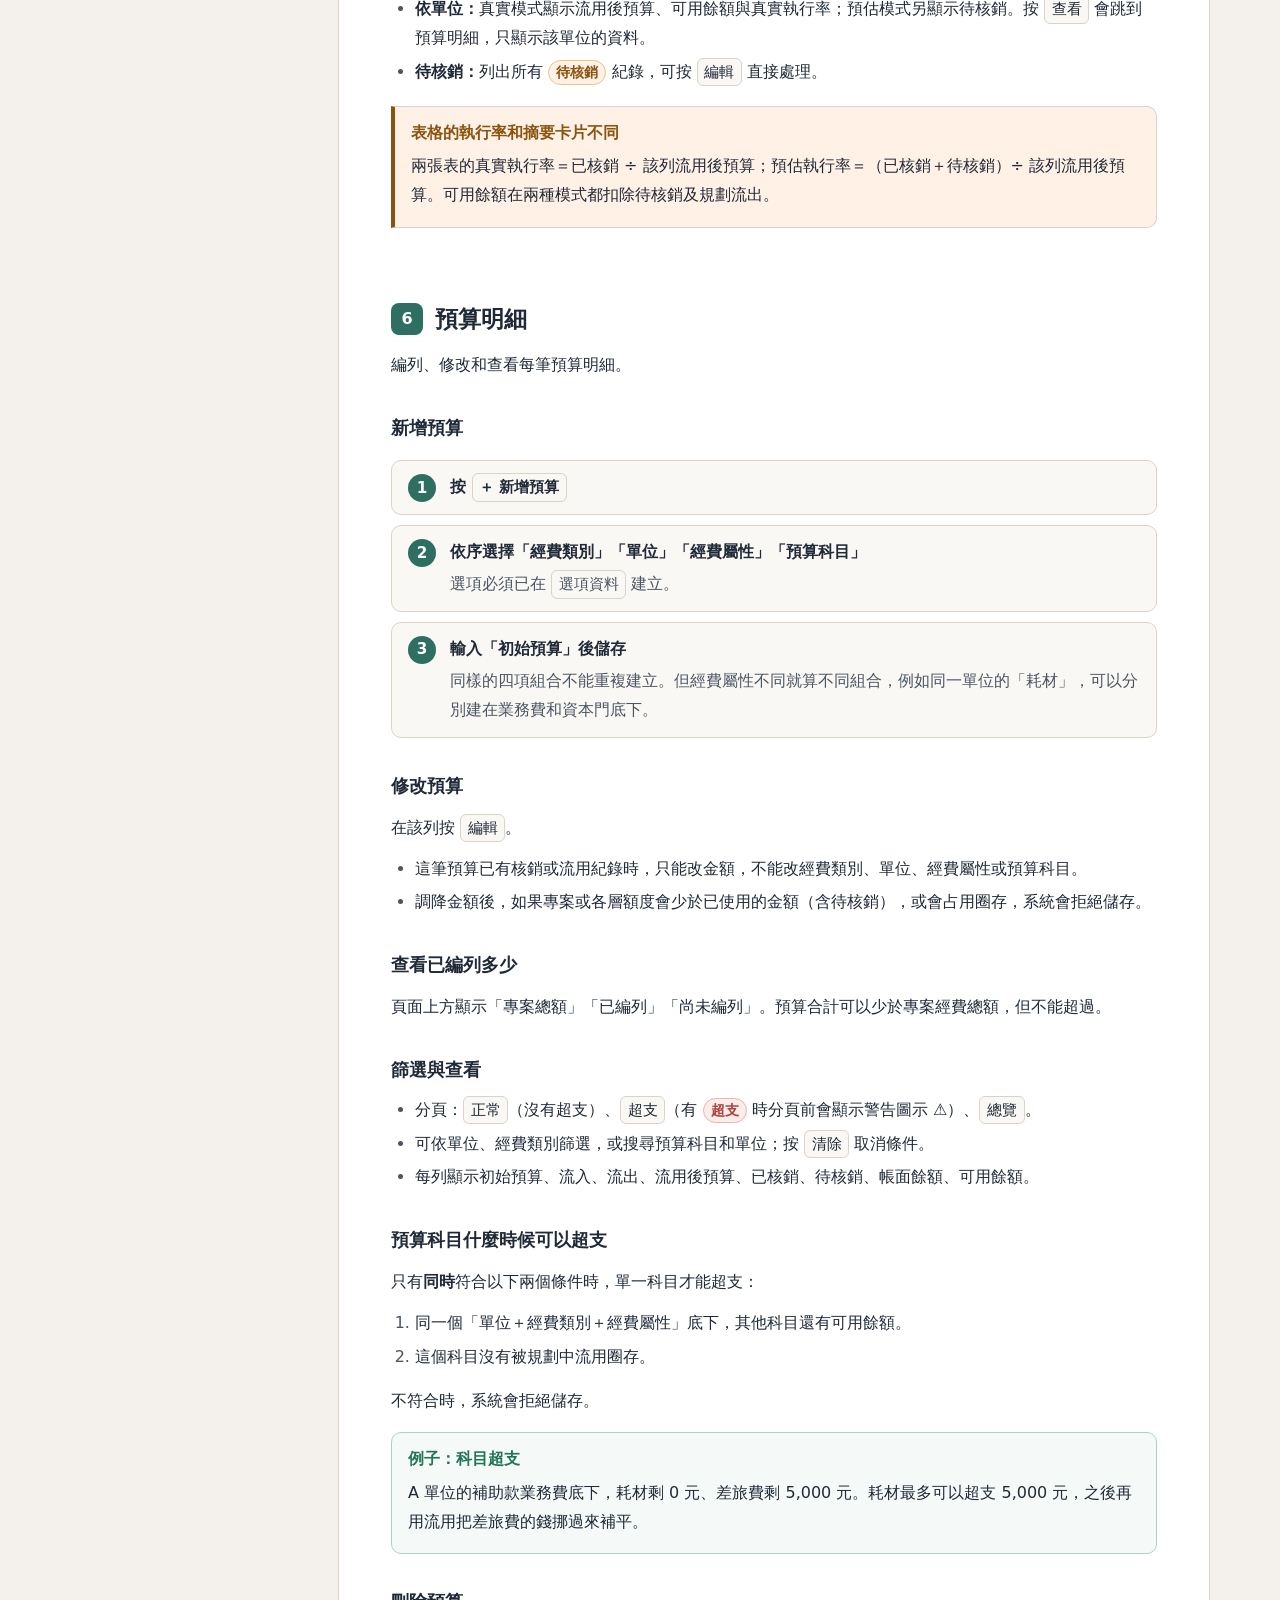
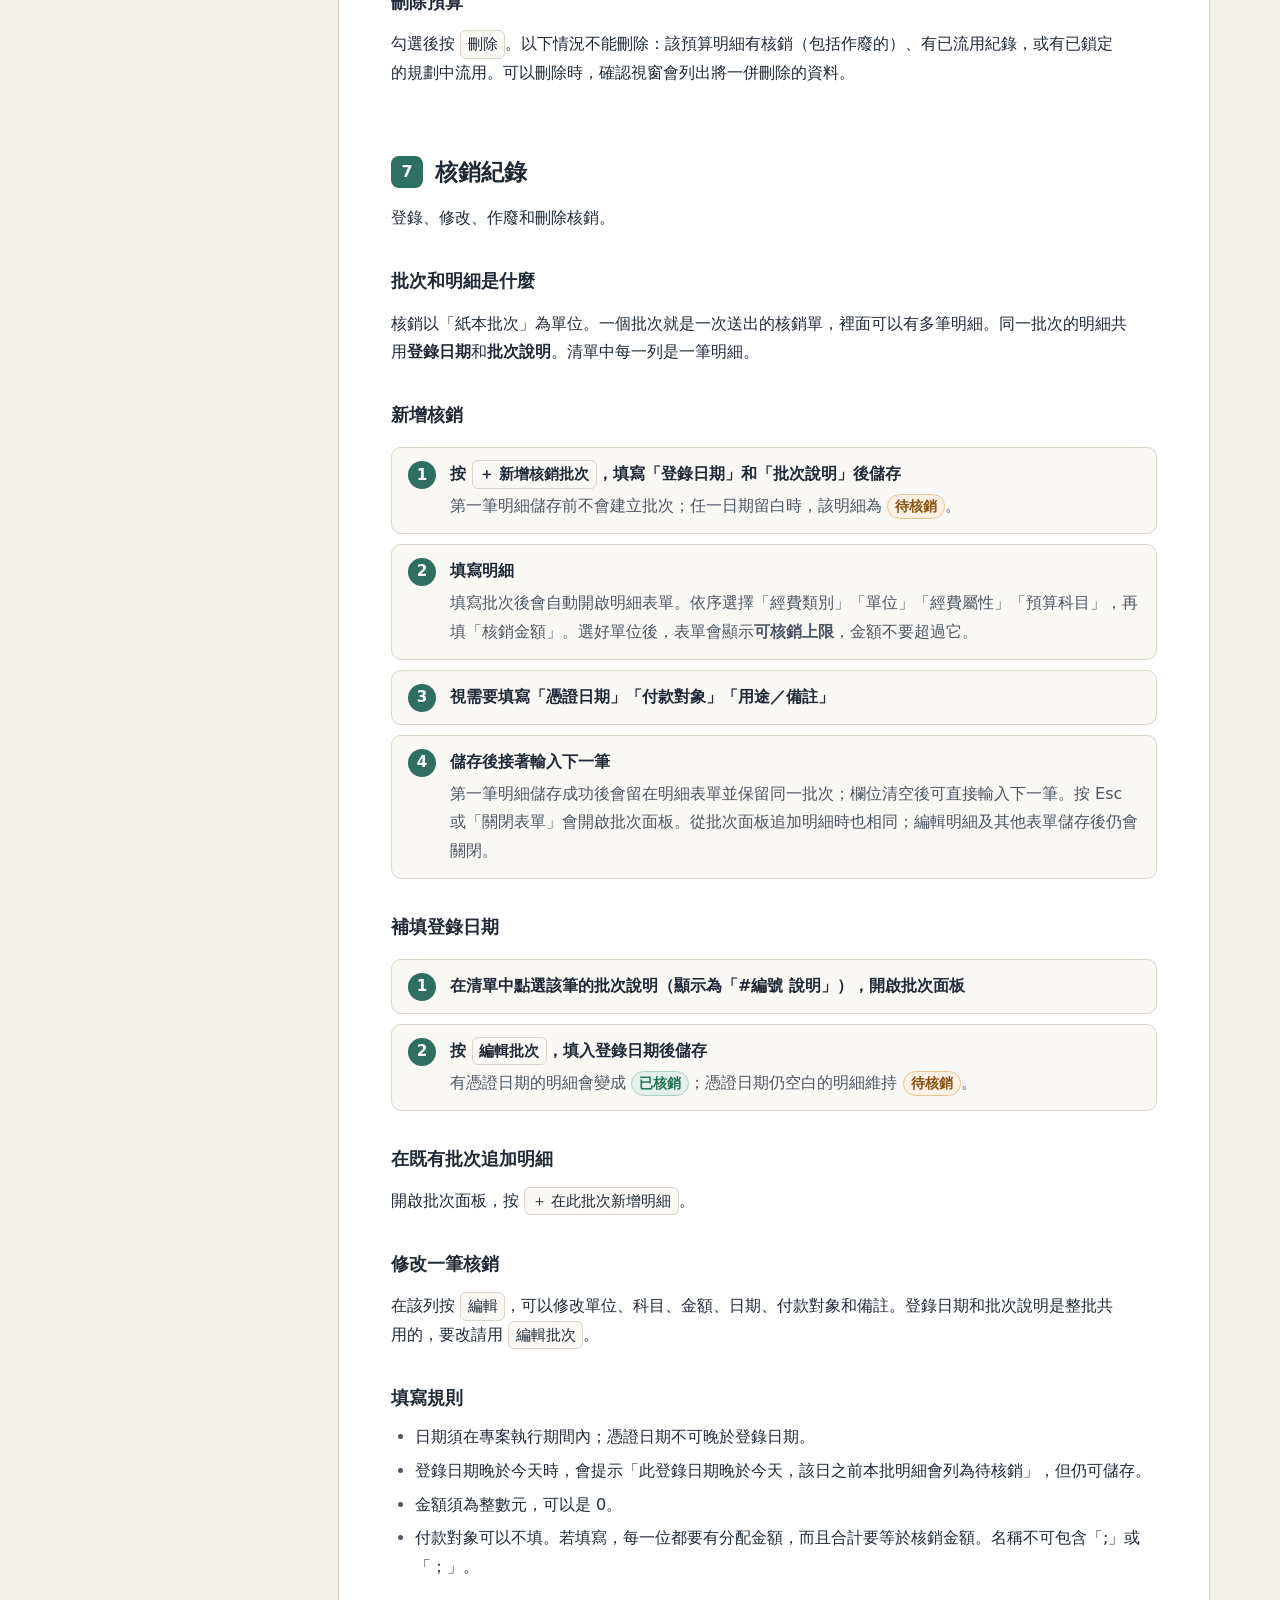
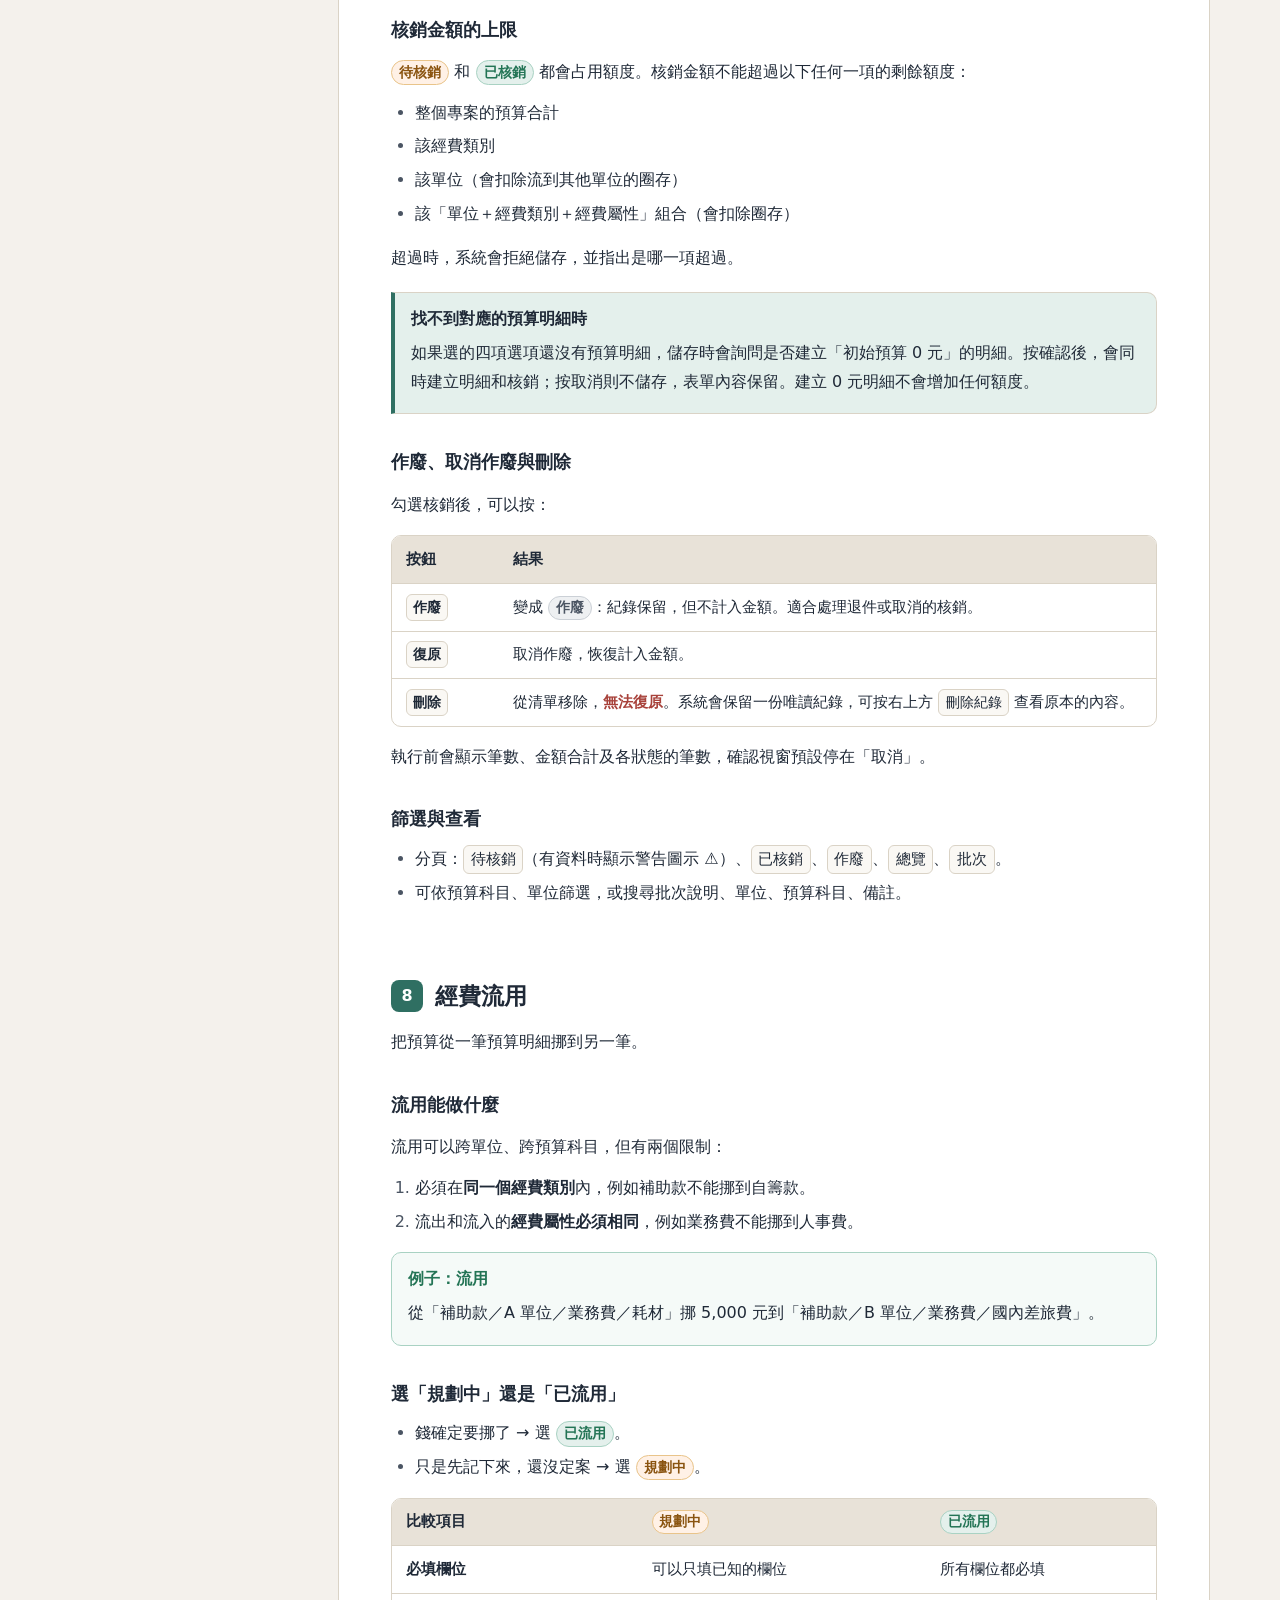
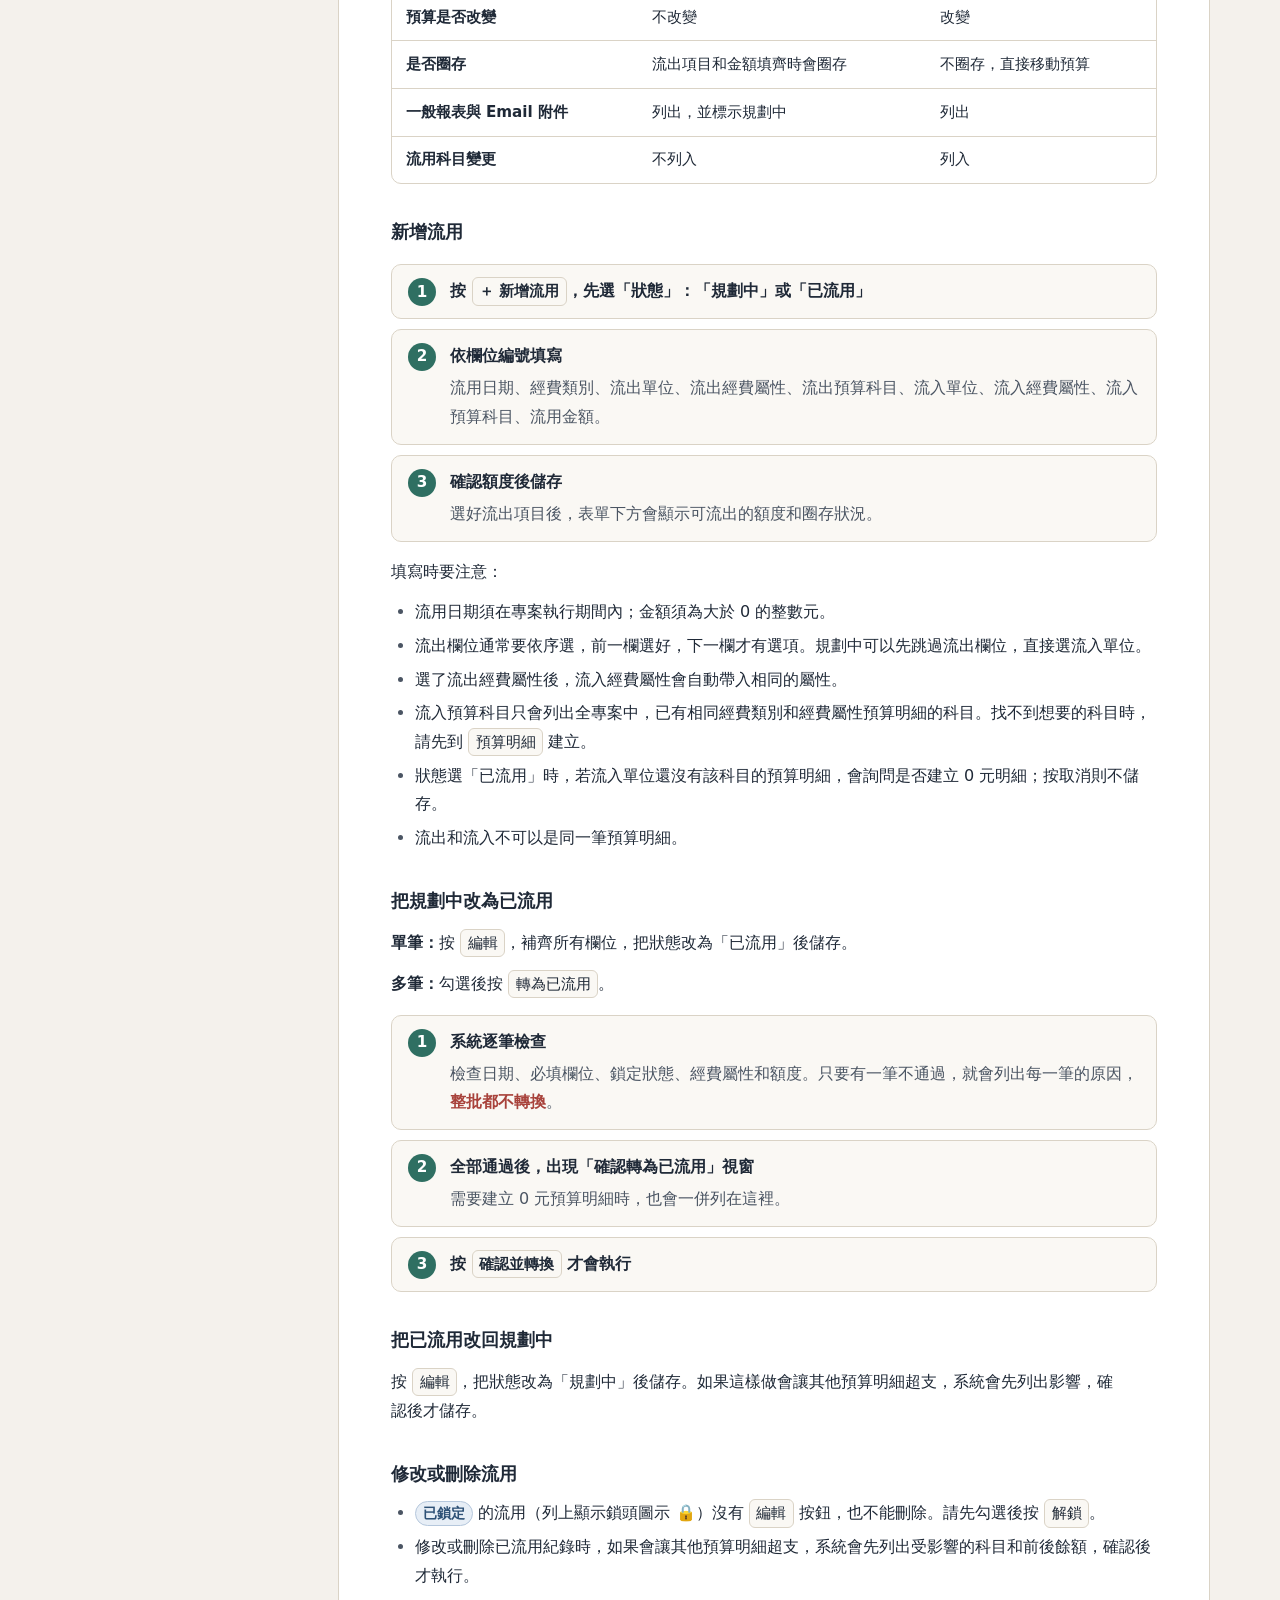
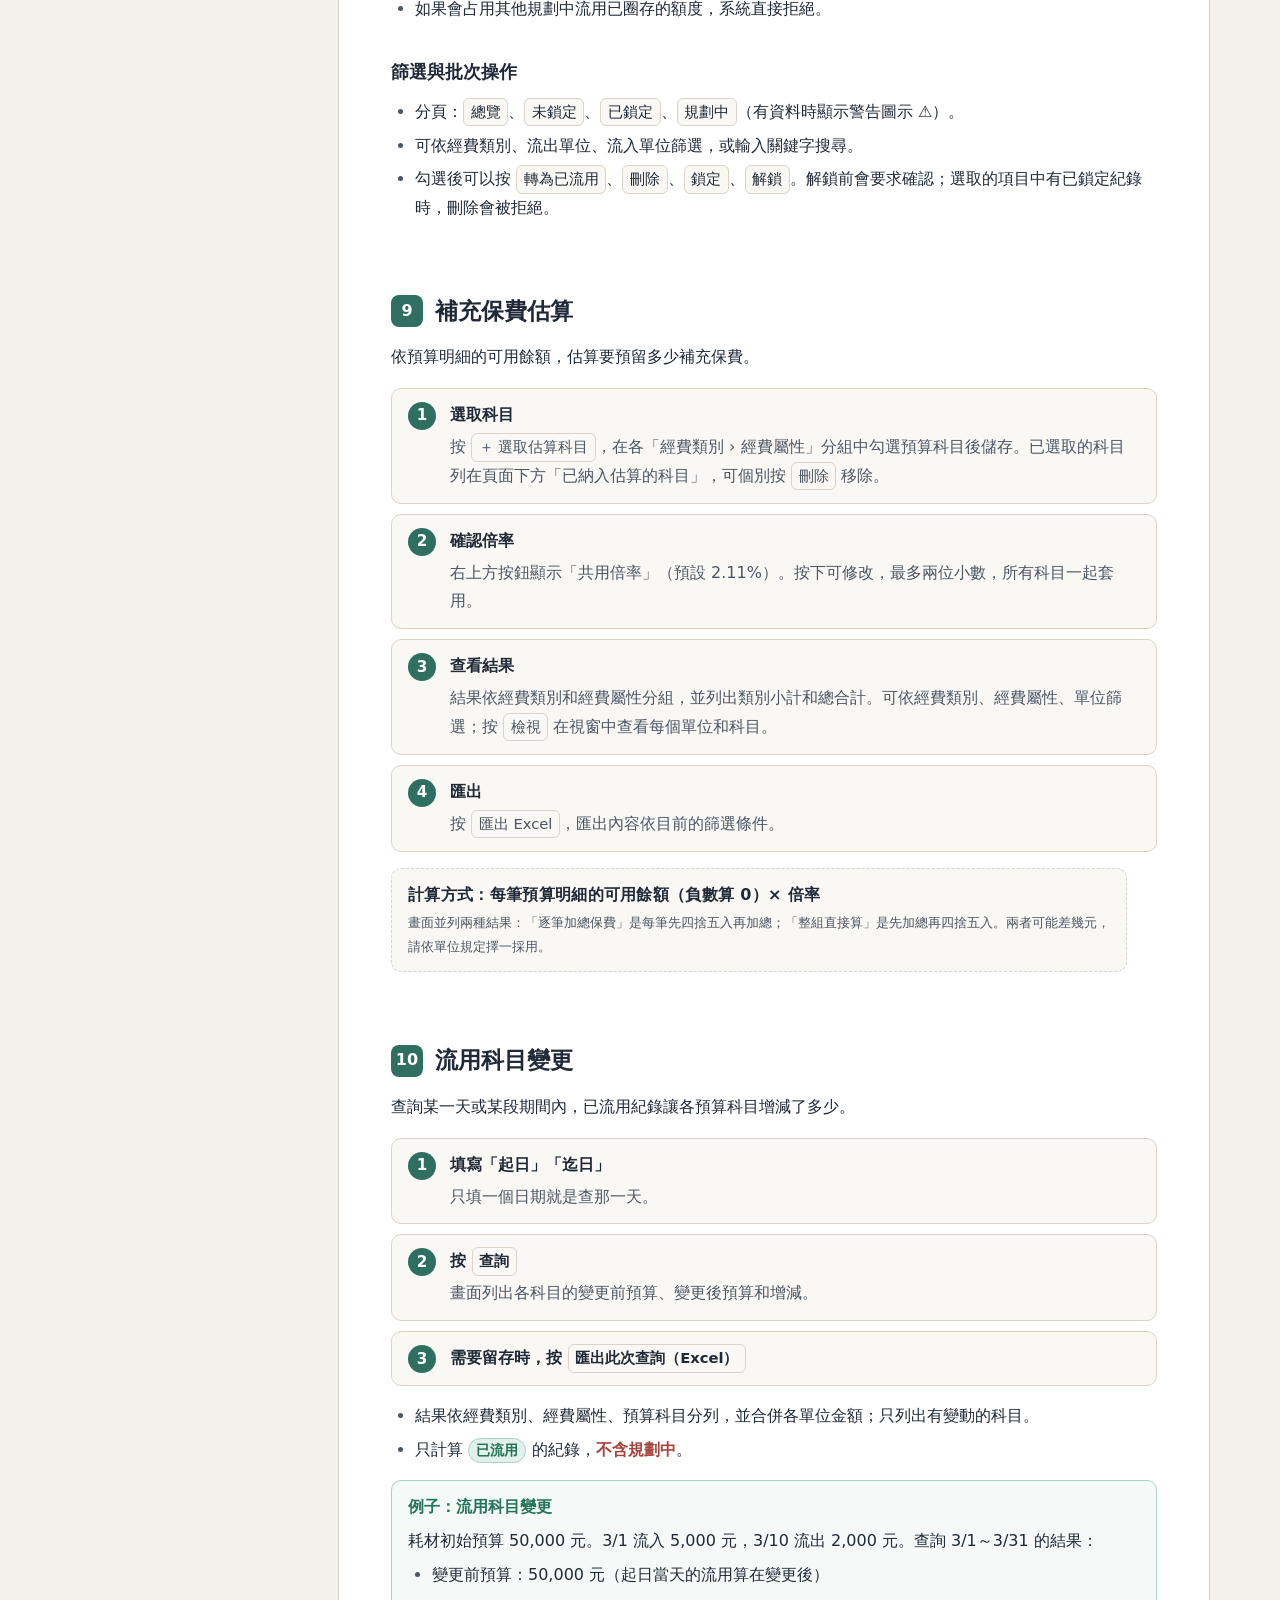
==== commit 52039603: "fix: 核銷批次整理、待核銷規則調整、連續新增明細與匯入修復 - 新增核銷批次時，批次和第一筆明細一起建立，不再留下空批次 - 新增核銷明細存檔後不關閉表單，清空欄位並保留同一批次，可以直接連續新增" ====
--- a/docs/系統操作手冊.html
+++ b/docs/系統操作手冊.html
@@ -49,7 +49,7 @@
 <tr><td>編列預算</td><td><span class="ui">預算明細</span> → <span class="ui">＋ 新增預算</span>，或用 <span class="ui">匯入預算明細</span></td><td><a href="#budget">預算明細</a></td></tr>
 <tr><td>查某個科目還剩多少錢</td><td><span class="ui">預算明細</span> 看「可用餘額」欄</td><td><a href="#budget">預算明細</a></td></tr>
 <tr><td>登錄一張發票或收據</td><td><span class="ui">核銷紀錄</span> → <span class="ui">＋ 新增核銷批次</span> → 填明細</td><td><a href="#expenses">核銷紀錄</a></td></tr>
-<tr><td>補填 <span class="st st-pending">待核銷</span> 的登錄日期</td><td>點該筆的批次說明 → <span class="ui">編輯批次</span> → 填登錄日期</td><td><a href="#expenses">核銷紀錄</a></td></tr>
+<tr><td>補填 <span class="st st-pending">待核銷</span> 的日期</td><td>到 <span class="ui">核銷紀錄</span> 補填缺少的登錄日期或憑證日期</td><td><a href="#expenses">核銷紀錄</a></td></tr>
 <tr><td>修改核銷的金額、單位或科目</td><td><span class="ui">核銷紀錄</span> 該列按 <span class="ui">編輯</span></td><td><a href="#expenses">核銷紀錄</a></td></tr>
 <tr><td>作廢一筆核銷</td><td><span class="ui">核銷紀錄</span> 勾選 → <span class="ui">作廢</span></td><td><a href="#expenses">核銷紀錄</a></td></tr>
 <tr><td>取消作廢</td><td><span class="ui">作廢</span> 分頁勾選 → <span class="ui">復原</span></td><td><a href="#expenses">核銷紀錄</a></td></tr>
@@ -136,7 +136,7 @@
 <thead><tr><th>狀態</th><th>怎麼判斷</th><th>會不會占用經費</th></tr></thead>
 <tbody>
 <tr><td><span class="st st-done">已核銷</span></td><td>已填登錄日期，且沒有作廢</td><td>會</td></tr>
-<tr><td><span class="st st-pending">待核銷</span></td><td>登錄日期還沒填，且沒有作廢</td><td><span class="key">會。</span>雖然還沒登錄，仍然先扣額度</td></tr>
+<tr><td><span class="st st-pending">待核銷</span></td><td>登錄日期或憑證日期任一未填、登錄日期晚於今天，且沒有作廢</td><td><span class="key">會。</span>雖然尚未完成核銷，仍然先扣額度</td></tr>
 <tr><td><span class="st st-void">作廢</span></td><td>已標記作廢</td><td>不會，只保留紀錄供查核</td></tr>
 </tbody></table></div>
 
@@ -283,15 +283,15 @@
 <p>核銷以「紙本批次」為單位。一個批次就是一次送出的核銷單，裡面可以有多筆明細。同一批次的明細共用<strong>登錄日期</strong>和<strong>批次說明</strong>。清單中每一列是一筆明細。</p>
 <h3>新增核銷</h3>
 <ol class="steps">
-<li><b>按 <span class="ui">＋ 新增核銷批次</span>，填寫「登錄日期」和「批次說明」後儲存</b><p>登錄日期還不知道可以先空著，這批明細就會是 <span class="st st-pending">待核銷</span>。</p></li>
-<li><b>填寫明細</b><p>儲存後會自動開啟明細表單。依序選擇「經費類別」「單位」「經費屬性」「預算科目」，再填「核銷金額」。選好單位後，表單會顯示<strong>可核銷上限</strong>，金額不要超過它。</p></li>
+<li><b>按 <span class="ui">＋ 新增核銷批次</span>，填寫「登錄日期」和「批次說明」後儲存</b><p>第一筆明細儲存前不會建立批次；任一日期留白時，該明細為 <span class="st st-pending">待核銷</span>。</p></li>
+<li><b>填寫明細</b><p>填寫批次後會自動開啟明細表單。依序選擇「經費類別」「單位」「經費屬性」「預算科目」，再填「核銷金額」。選好單位後，表單會顯示<strong>可核銷上限</strong>，金額不要超過它。</p></li>
 <li><b>視需要填寫「憑證日期」「付款對象」「用途／備註」</b></li>
-<li><b>儲存後接著輸入下一筆</b><p>表單預設勾選「儲存資料後不關閉表單」，儲存後會清空欄位，可以接著輸入同一批次的下一筆。</p></li>
+<li><b>儲存後接著輸入下一筆</b><p>第一筆明細儲存成功後會留在明細表單並保留同一批次；欄位清空後可直接輸入下一筆。按 Esc 或「關閉表單」會開啟批次面板。從批次面板追加明細時也相同；編輯明細及其他表單儲存後仍會關閉。</p></li>
 </ol>
 <h3>補填登錄日期</h3>
 <ol class="steps">
 <li><b>在清單中點選該筆的批次說明（顯示為「#編號 說明」），開啟批次面板</b></li>
-<li><b>按 <span class="ui">編輯批次</span>，填入登錄日期後儲存</b><p>整批明細會一起變成 <span class="st st-done">已核銷</span>。</p></li>
+<li><b>按 <span class="ui">編輯批次</span>，填入登錄日期後儲存</b><p>有憑證日期的明細會變成 <span class="st st-done">已核銷</span>；憑證日期仍空白的明細維持 <span class="st st-pending">待核銷</span>。</p></li>
 </ol>
 <h3>在既有批次追加明細</h3>
 <p>開啟批次面板，按 <span class="ui">＋ 在此批次新增明細</span>。</p>
@@ -300,7 +300,7 @@
 <h3>填寫規則</h3>
 <ul>
 <li>日期須在專案執行期間內；憑證日期不可晚於登錄日期。</li>
-<li>登錄日期晚於今天時，會提示「此登錄日期晚於今天，請確認」，但仍可儲存。</li>
+<li>登錄日期晚於今天時，會提示「此登錄日期晚於今天，該日之前本批明細會列為待核銷」，但仍可儲存。</li>
 <li>金額須為整數元，可以是 0。</li>
 <li>付款對象可以不填。若填寫，每一位都要有分配金額，而且合計要等於核銷金額。名稱不可包含「;」或「；」。</li>
 </ul>
@@ -328,7 +328,7 @@
 <p>執行前會顯示筆數、金額合計及各狀態的筆數，確認視窗預設停在「取消」。</p>
 <h3>篩選與查看</h3>
 <ul>
-<li>分頁：<span class="ui">待核銷</span>（有資料時顯示警告圖示 ⚠️）、<span class="ui">已核銷</span>、<span class="ui">作廢</span>、<span class="ui">總覽</span>。</li>
+<li>分頁：<span class="ui">待核銷</span>（有資料時顯示警告圖示 ⚠️）、<span class="ui">已核銷</span>、<span class="ui">作廢</span>、<span class="ui">總覽</span>、<span class="ui">批次</span>。</li>
 <li>可依預算科目、單位篩選，或搜尋批次說明、單位、預算科目、備註。</li>
 </ul>
 </section>
@@ -481,7 +481,7 @@
 <li><strong>新增：</strong>在 <span class="ui">收件人清單</span> 按 <span class="ui">新增收件人</span>，填寫類型、姓名／稱呼、Email、所屬單位。收件人只屬於目前這個專案。</li>
 <li><strong>修改：</strong>在該列按 <span class="ui">編輯</span>。</li>
 <li><strong>刪除：</strong>勾選後按 <span class="ui">刪除</span>。</li>
-<li>清單中的 Email 會部分隱藏，按 <span class="ui">檢視</span> 可看完整內容。</li>
+<li>清單中的 Email 會部分隱藏，按遮罩的 Email 可看完整內容；操作欄的 <span class="ui">編輯</span> 可修改收件人。</li>
 </ul>
 <div class="pair">
 <div><h4>單位收件人</h4><p>固定只收到所屬單位的資料。所屬單位沒有預算明細時，寄送時不會列出這位收件人。</p></div>
@@ -527,7 +527,7 @@
 <h3>匯入核銷紀錄</h3>
 <ul>
 <li>必填：經費類別、單位、經費屬性、預算科目、核銷金額。四項選項都必須已經建立。</li>
-<li>選填：登錄日期、憑證日期、批次說明、付款對象、分配金額、備註。登錄日期空白的列會是 <span class="st st-pending">待核銷</span>。</li>
+<li>選填：登錄日期、憑證日期、批次說明、付款對象、分配金額、備註。登錄日期或憑證日期空白，或登錄日期晚於今天的列會是 <span class="st st-pending">待核銷</span>。</li>
 <li>找不到對應的預算明細時，預覽會列出，確認後建立 0 元明細。</li>
 <li>批次處理方式：
 <ul>
@@ -552,6 +552,7 @@
 <ul>
 <li><strong>欄位名稱：</strong>只接受範本上的欄位名稱。直接拿匯出的報表來匯入，通常會因欄位名稱不同而失敗。</li>
 <li><strong>疑似重複：</strong>核銷和流用會和既有紀錄及同一檔案的其他列比對。疑似重複時會標示出來，你確認後才能匯入。</li>
+<li><strong>列次：</strong>預覽表格的「列次」是檔案中的實際列號（標題是第 1 列，第一筆資料是第 2 列），和錯誤訊息、疑似重複標記裡的「第 N 列」相同，可以直接對照 Excel 找到該列。一次上傳多個檔案時，會顯示「檔名：列號」。</li>
 <li><strong>日期警告：</strong>登錄日期晚於今天時會提醒，但不會阻擋匯入。</li>
 <li><strong>額度：</strong>匯入後不能超過專案和各層的經費額度。流用還會檢查流出項目的可用餘額，以及兩邊的經費屬性是否相同。</li>
 </ul>
@@ -596,7 +597,7 @@
 <p>跨好幾個頁面的工作，依以下順序進行。</p>
 <h3>月底對帳</h3>
 <ol class="steps">
-<li><b>處理待核銷</b><p>到 <span class="ui">經費總覽</span> 的「待核銷」區塊，或 <span class="ui">核銷紀錄</span> 的 <span class="ui">待核銷</span> 分頁，補填已登錄批次的登錄日期。</p></li>
+<li><b>處理待核銷</b><p>到 <span class="ui">經費總覽</span> 的「待核銷」區塊，或 <span class="ui">核銷紀錄</span> 的 <span class="ui">待核銷</span> 分頁，補填缺少的登錄日期或憑證日期。</p></li>
 <li><b>檢查超支</b><p>到 <span class="ui">預算明細</span> 的 <span class="ui">超支</span> 分頁，確認有沒有超支的科目，需要時用經費流用調整。</p></li>
 <li><b>處理規劃中流用</b><p>到 <span class="ui">經費流用</span> 的 <span class="ui">規劃中</span> 分頁，已定案的轉為已流用，不再需要的刪除。</p></li>
 <li><b>產生報表</b><p>到 <span class="ui">匯出資料</span> 產生報表，或用 <span class="ui">Email 經費報告</span> 寄給各單位。</p></li>
@@ -605,7 +606,7 @@
 <h3>專案結案</h3>
 <p>系統沒有「結案」按鈕。執行迄日過後，專案會自動移到 <span class="ui">已完成</span> 分頁，資料仍然可以查看和修改。建議結案時：</p>
 <ol class="steps">
-<li><b>處理所有 <span class="st st-pending">待核銷</span></b><p>補填登錄日期，或作廢不會核銷的紀錄。</p></li>
+<li><b>處理所有 <span class="st st-pending">待核銷</span></b><p>補填缺少的登錄日期或憑證日期，或作廢不會核銷的紀錄。</p></li>
 <li><b>處理所有 <span class="st st-planned">規劃中</span> 流用</b><p>轉為已流用或刪除。</p></li>
 <li><b>視需要把所有流用「鎖定」，防止誤改</b></li>
 <li><b>到 <span class="ui">匯出資料</span> 匯出最終報表留存</b></li>
@@ -659,7 +660,7 @@
 <tbody>
 <tr><td><kbd>Ctrl</kbd> + <kbd>S</kbd></td><td>儲存表單。</td></tr>
 <tr><td><kbd>Esc</kbd> 或「關閉表單」</td><td>關閉表單；有未儲存的內容時，會先詢問。點擊表單外面不會關閉表單。</td></tr>
-<tr><td>「儲存資料後不關閉表單」</td><td>新增資料時預設勾選，按鈕顯示 <span class="ui">儲存並保持開啟</span>，儲存後清空欄位方便連續輸入。取消勾選後，按鈕變成 <span class="ui">儲存並關閉</span>。編輯既有資料時，儲存後不會清空。</td></tr>
+<tr><td>儲存表單</td><td>新增核銷明細儲存成功後會保留表單、清空欄位並保留批次，可直接連續新增；關閉表單後開啟批次面板。編輯核銷明細及其他表單儲存成功後會關閉；儲存失敗時保留已填資料。</td></tr>
 </tbody></table></div>
 <ul>
 <li>欄位會標示「必填」或「選填」。</li>
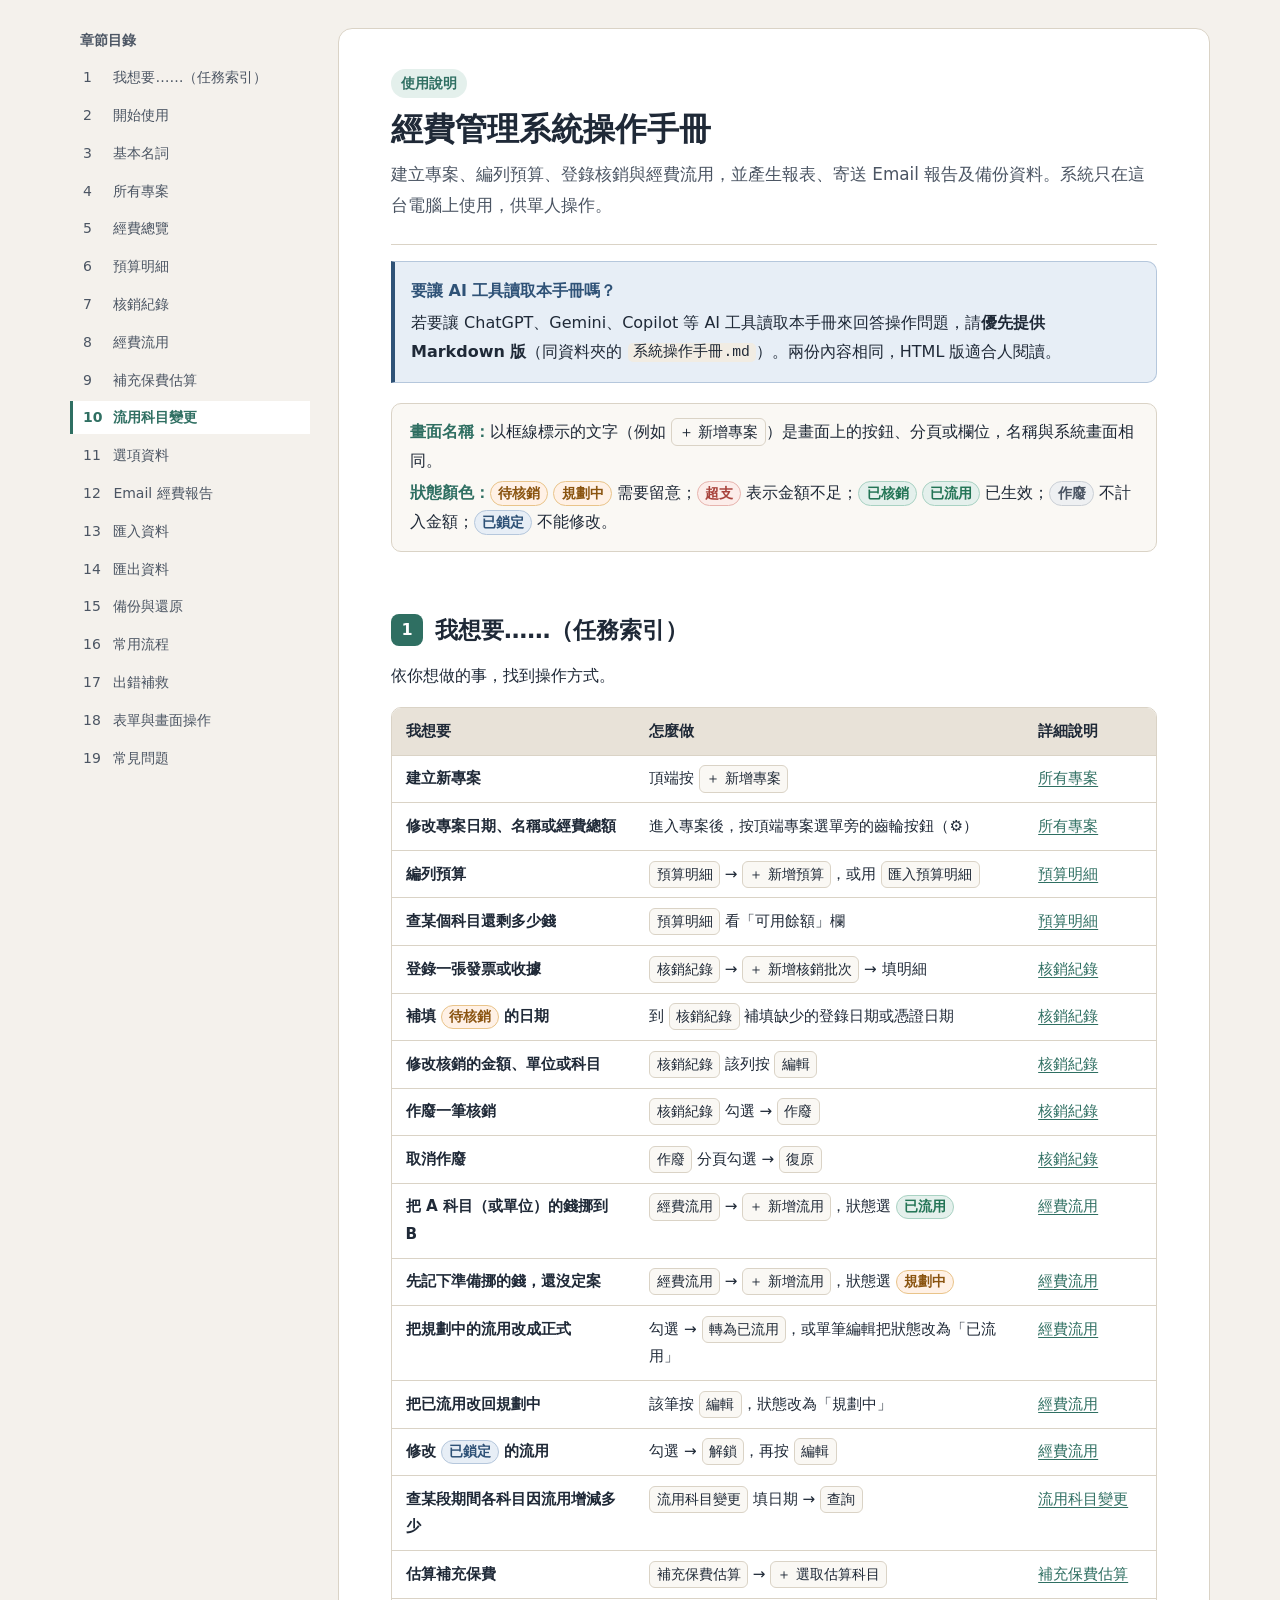
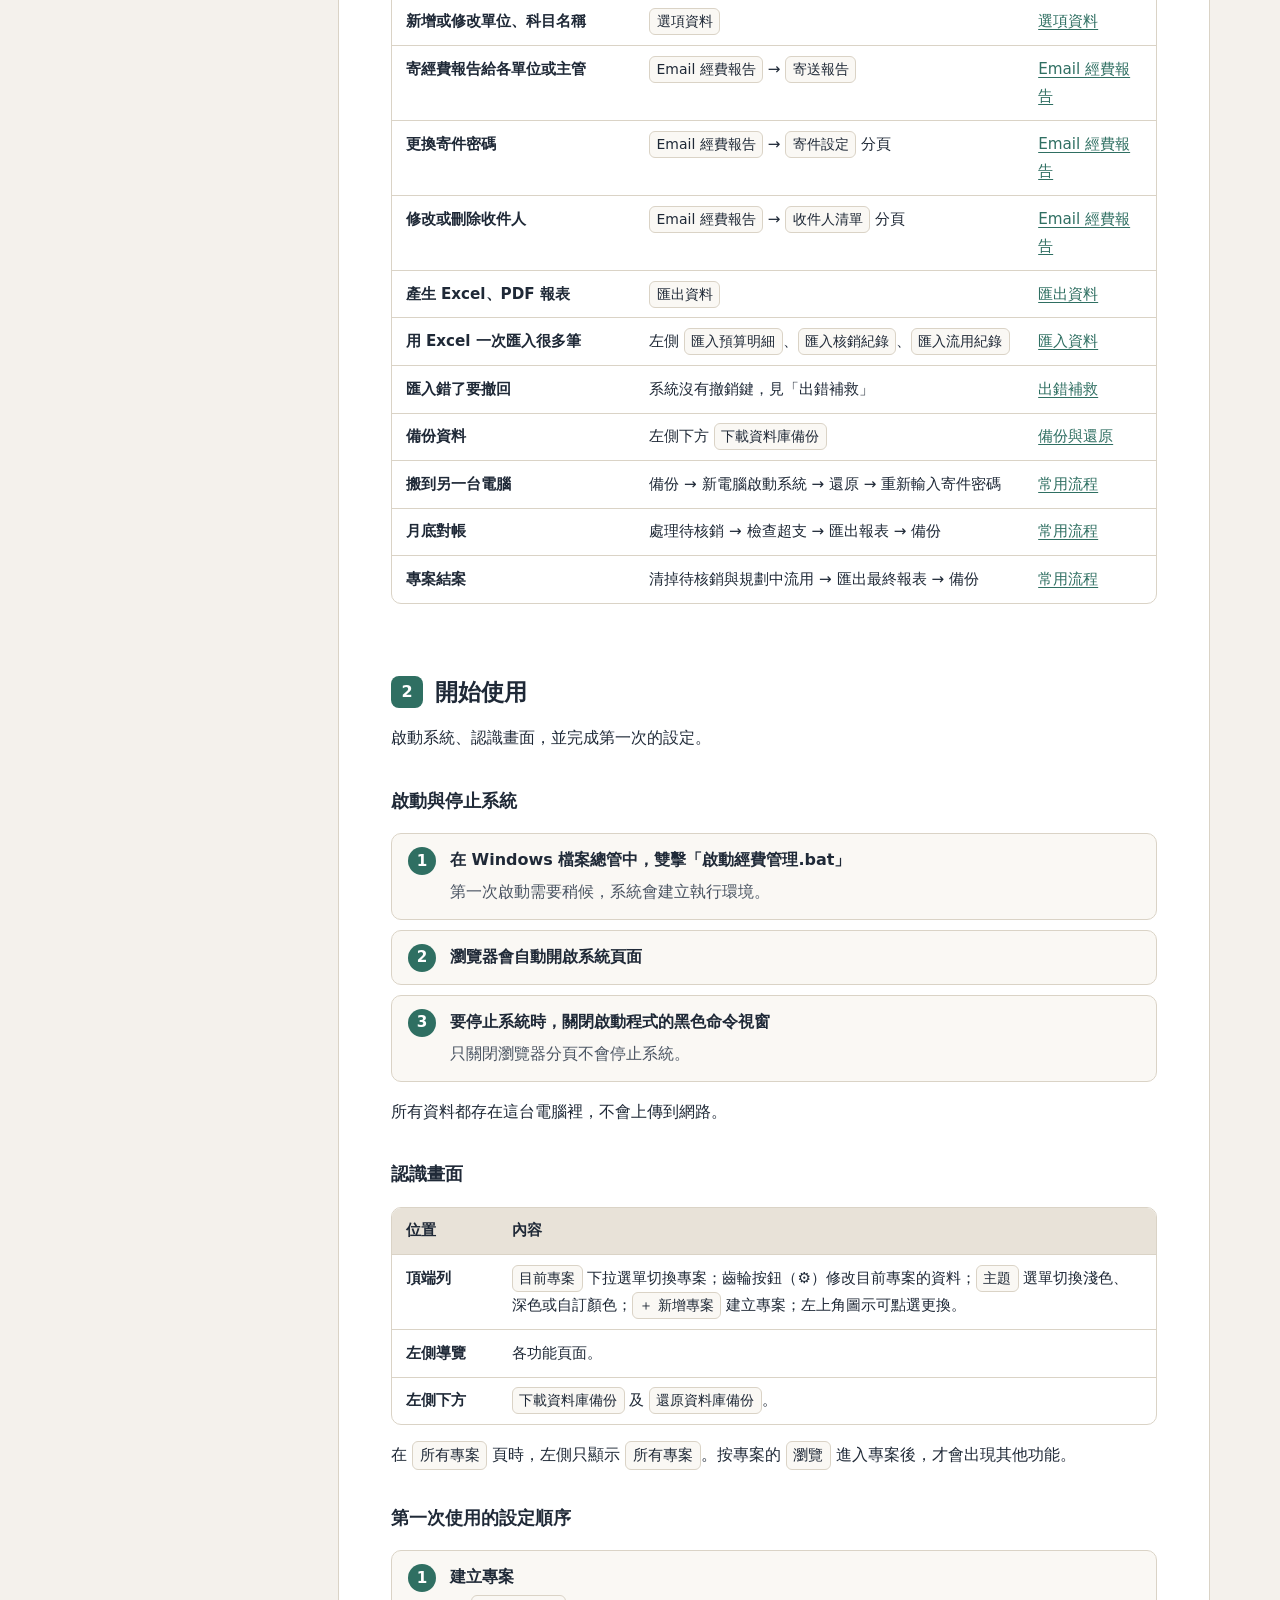
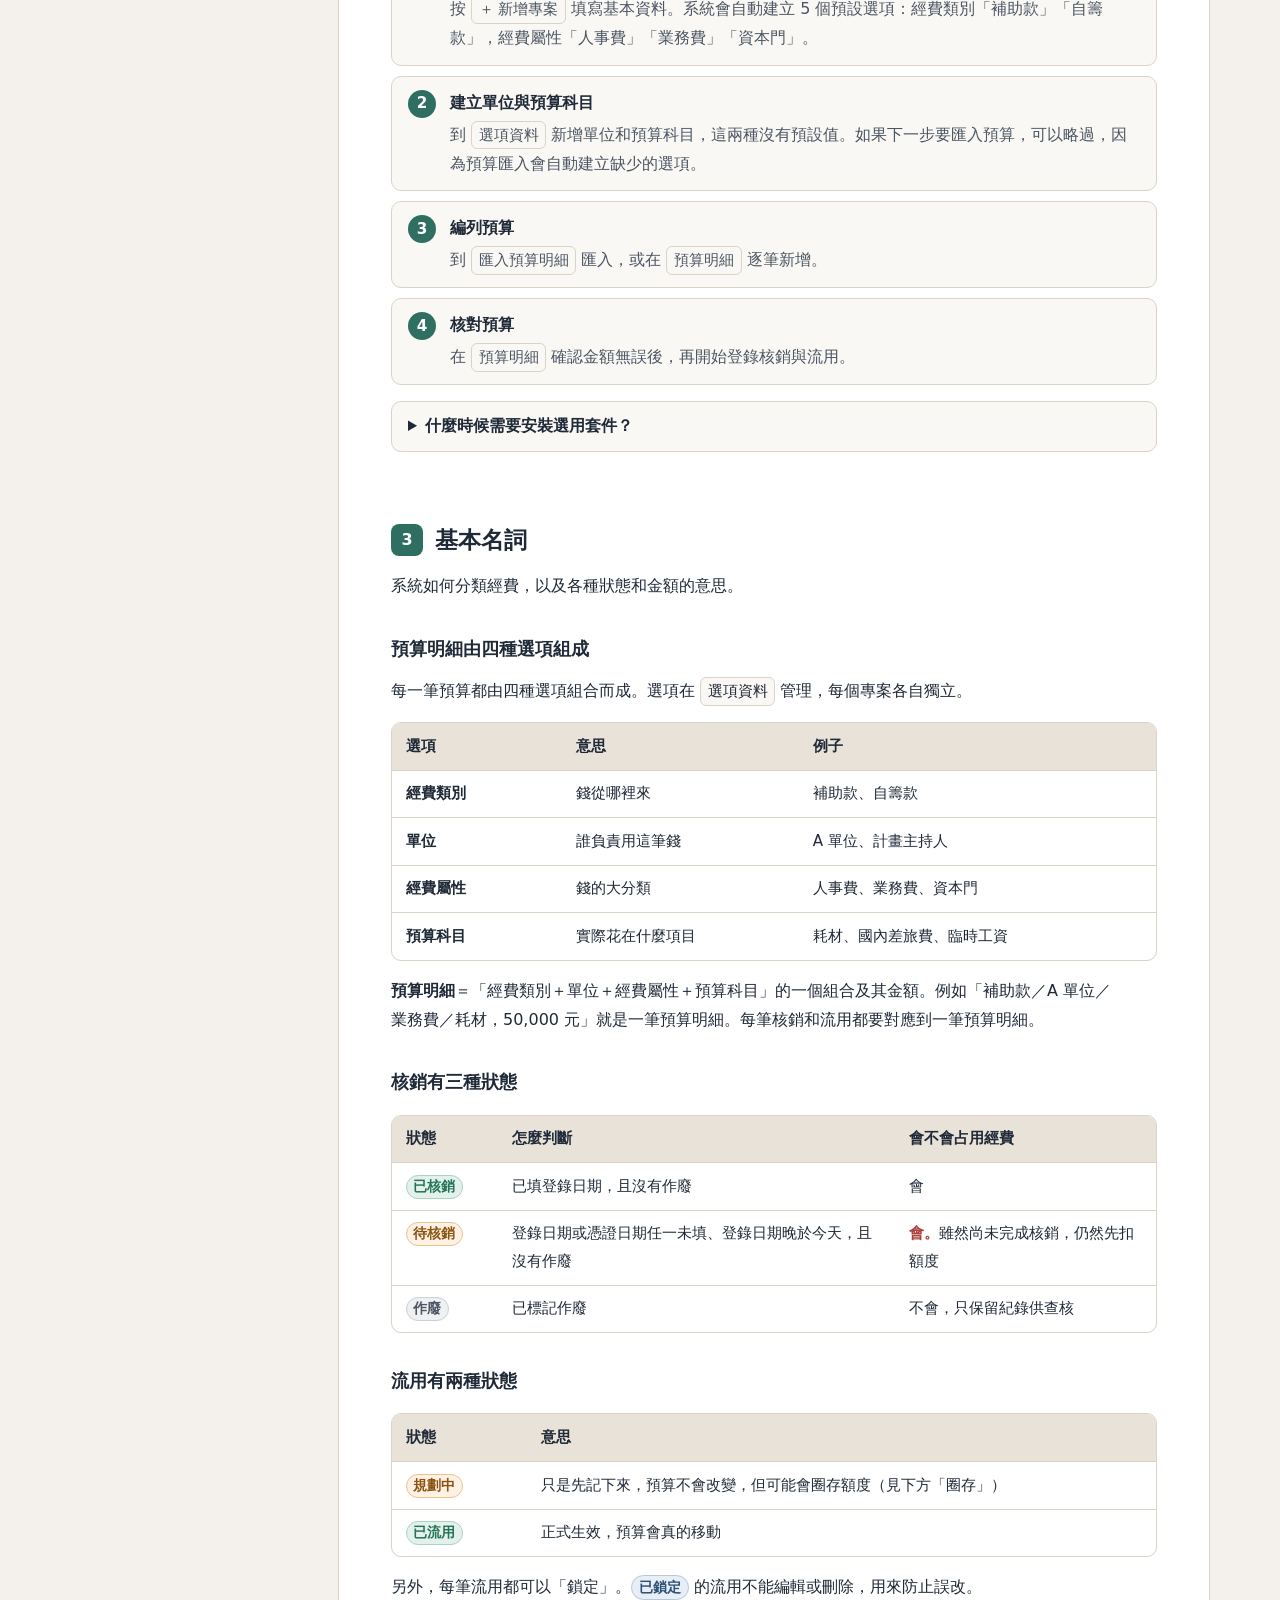
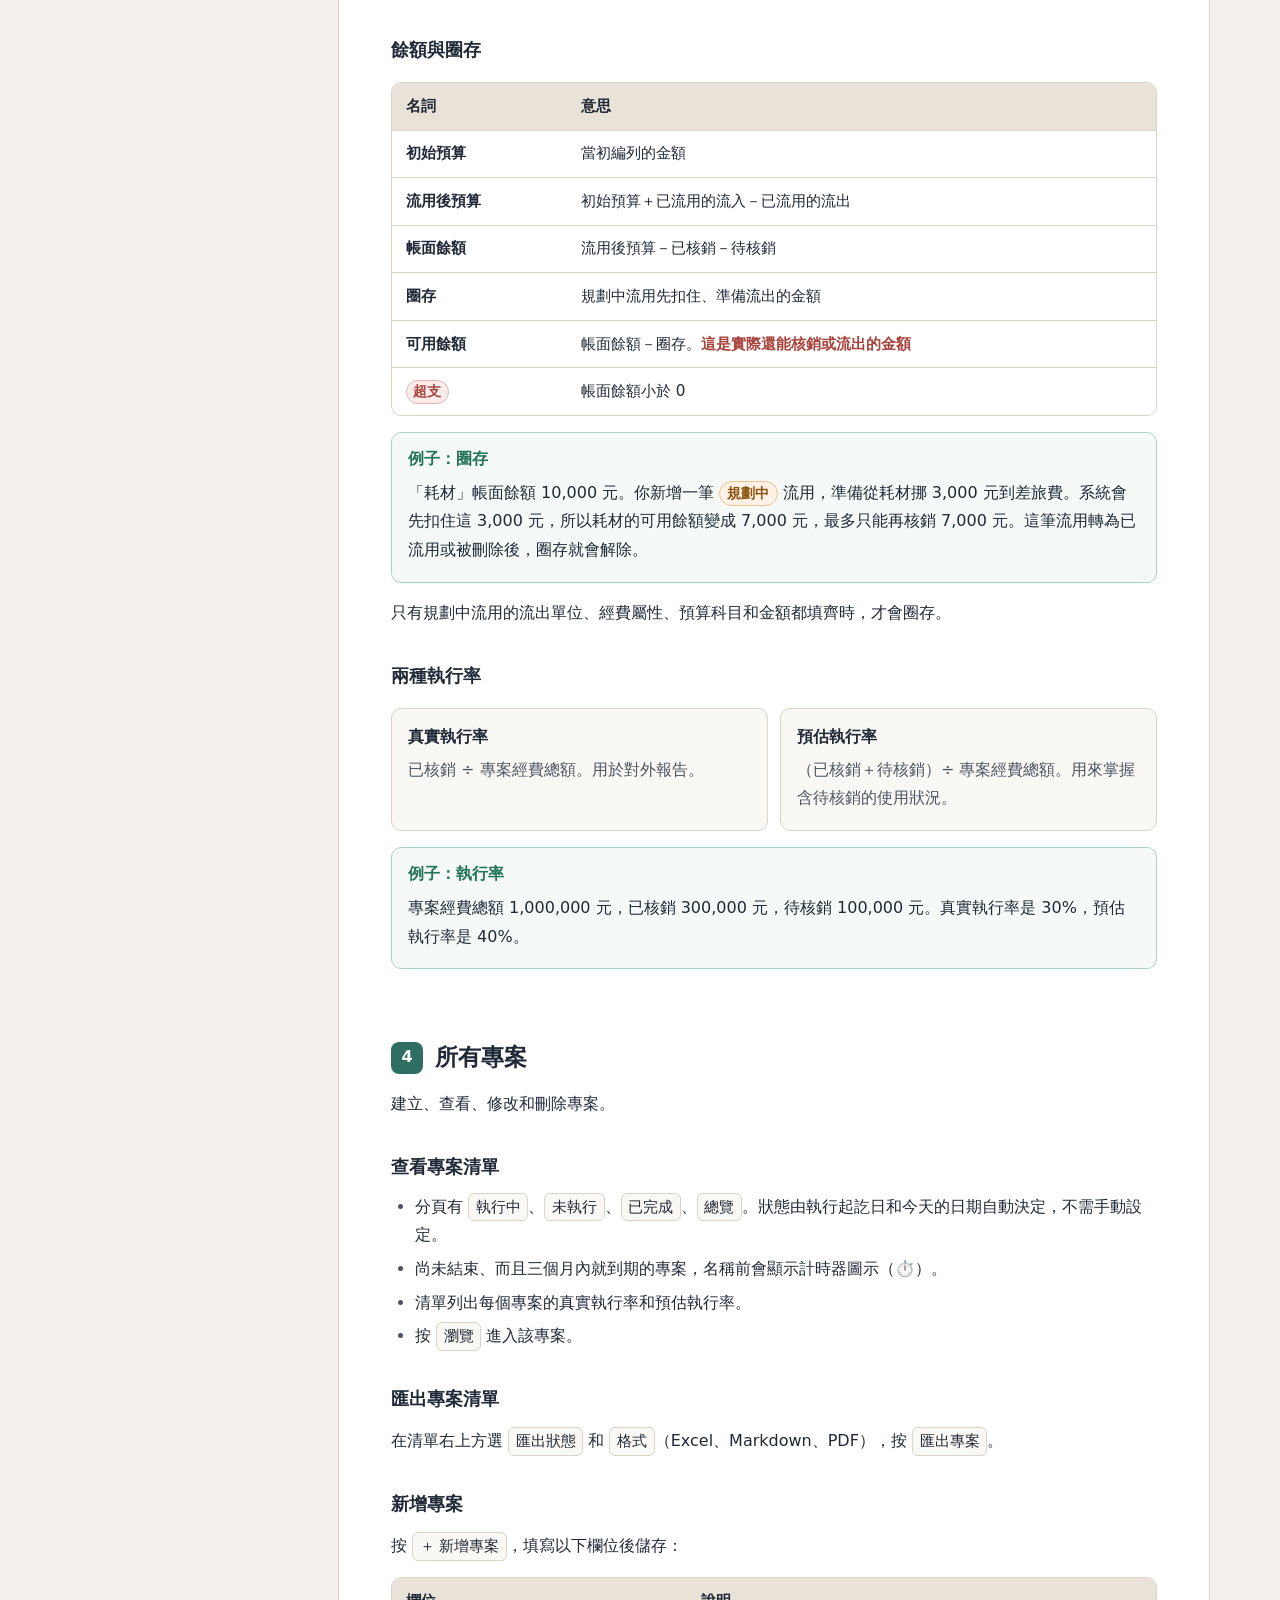
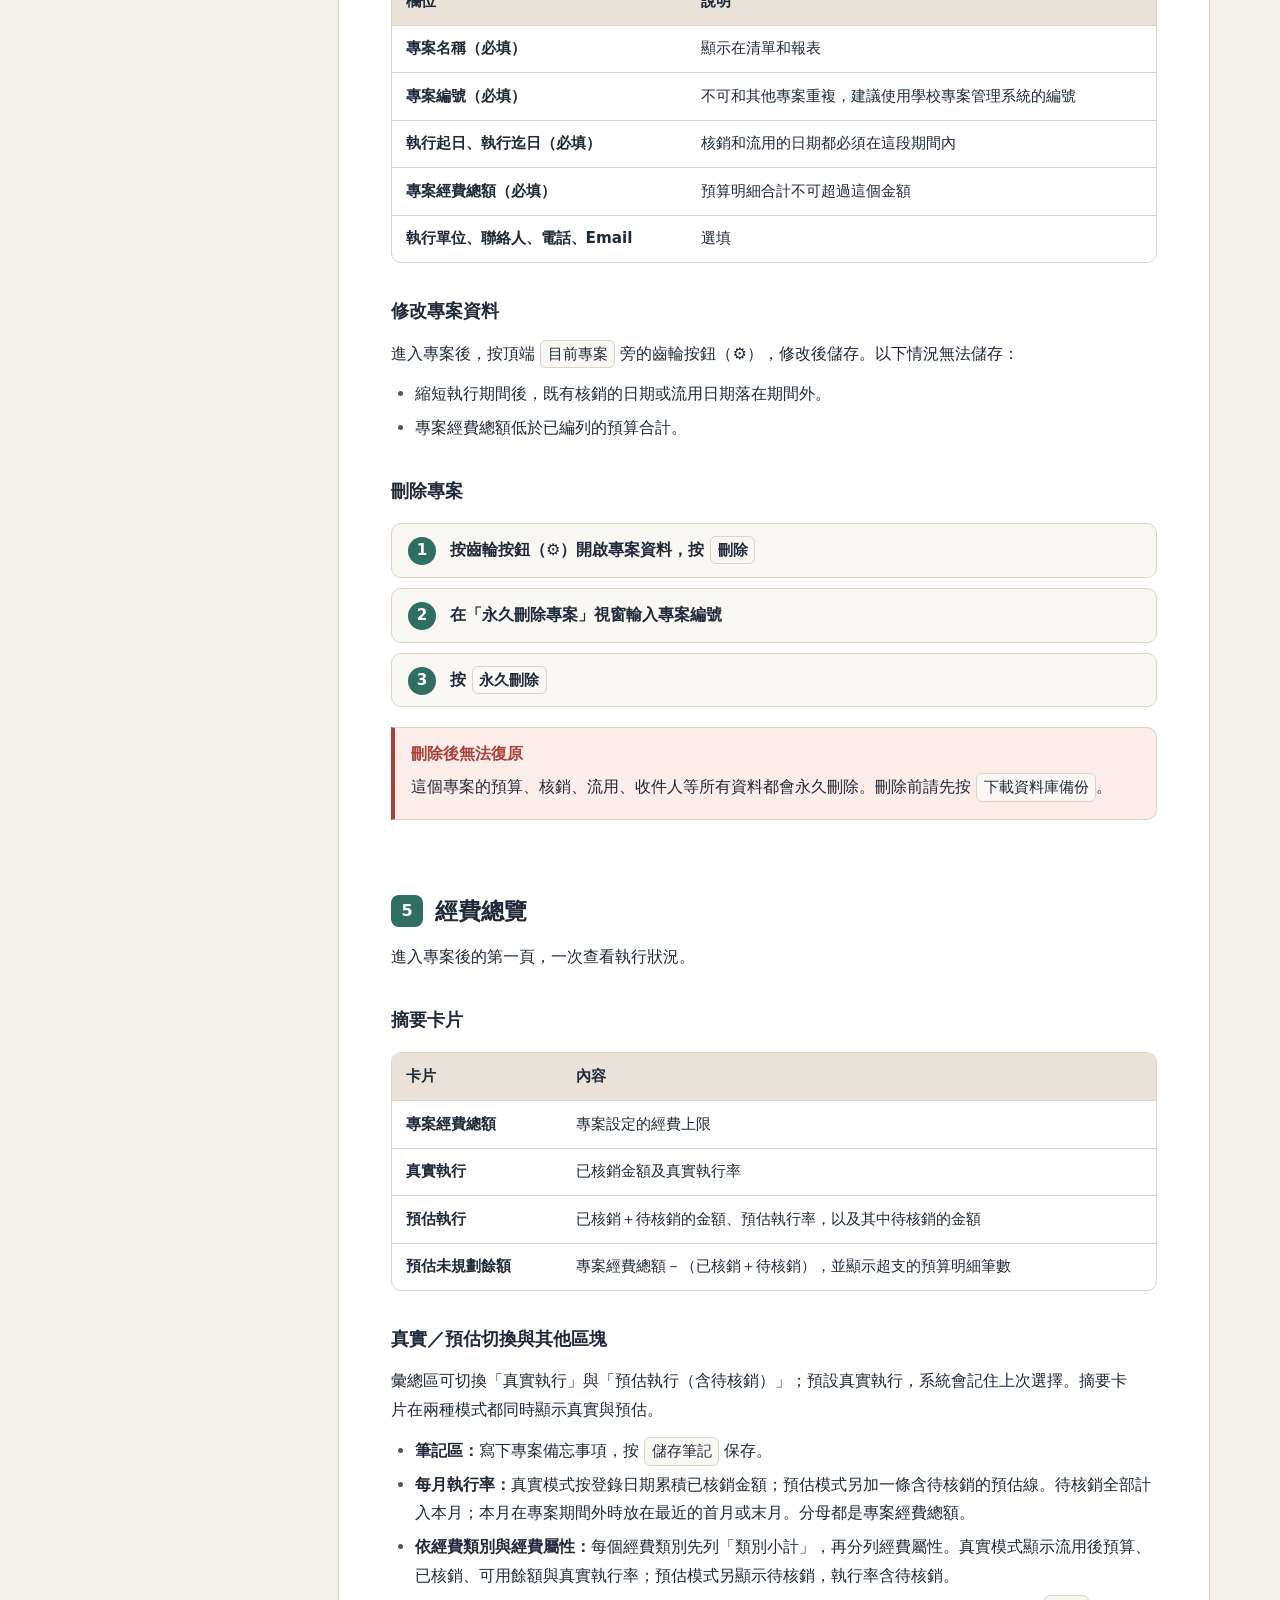
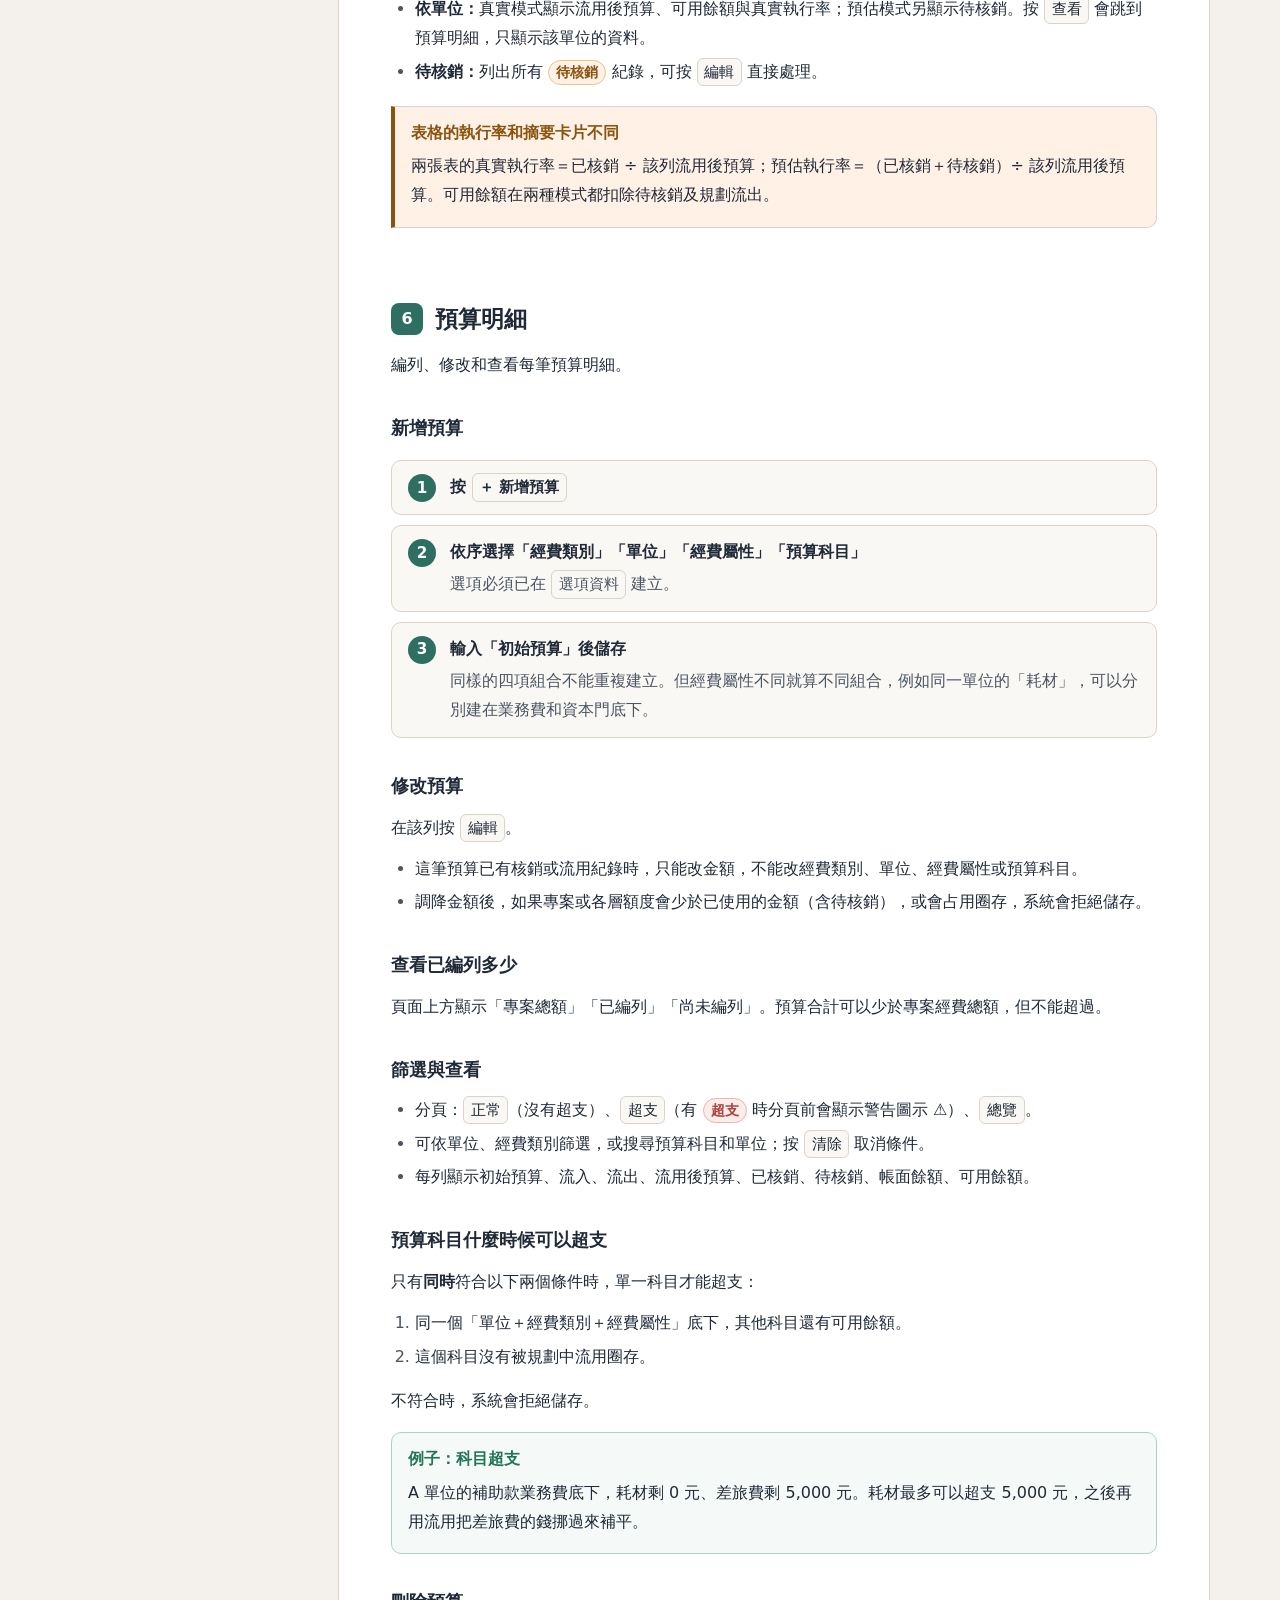
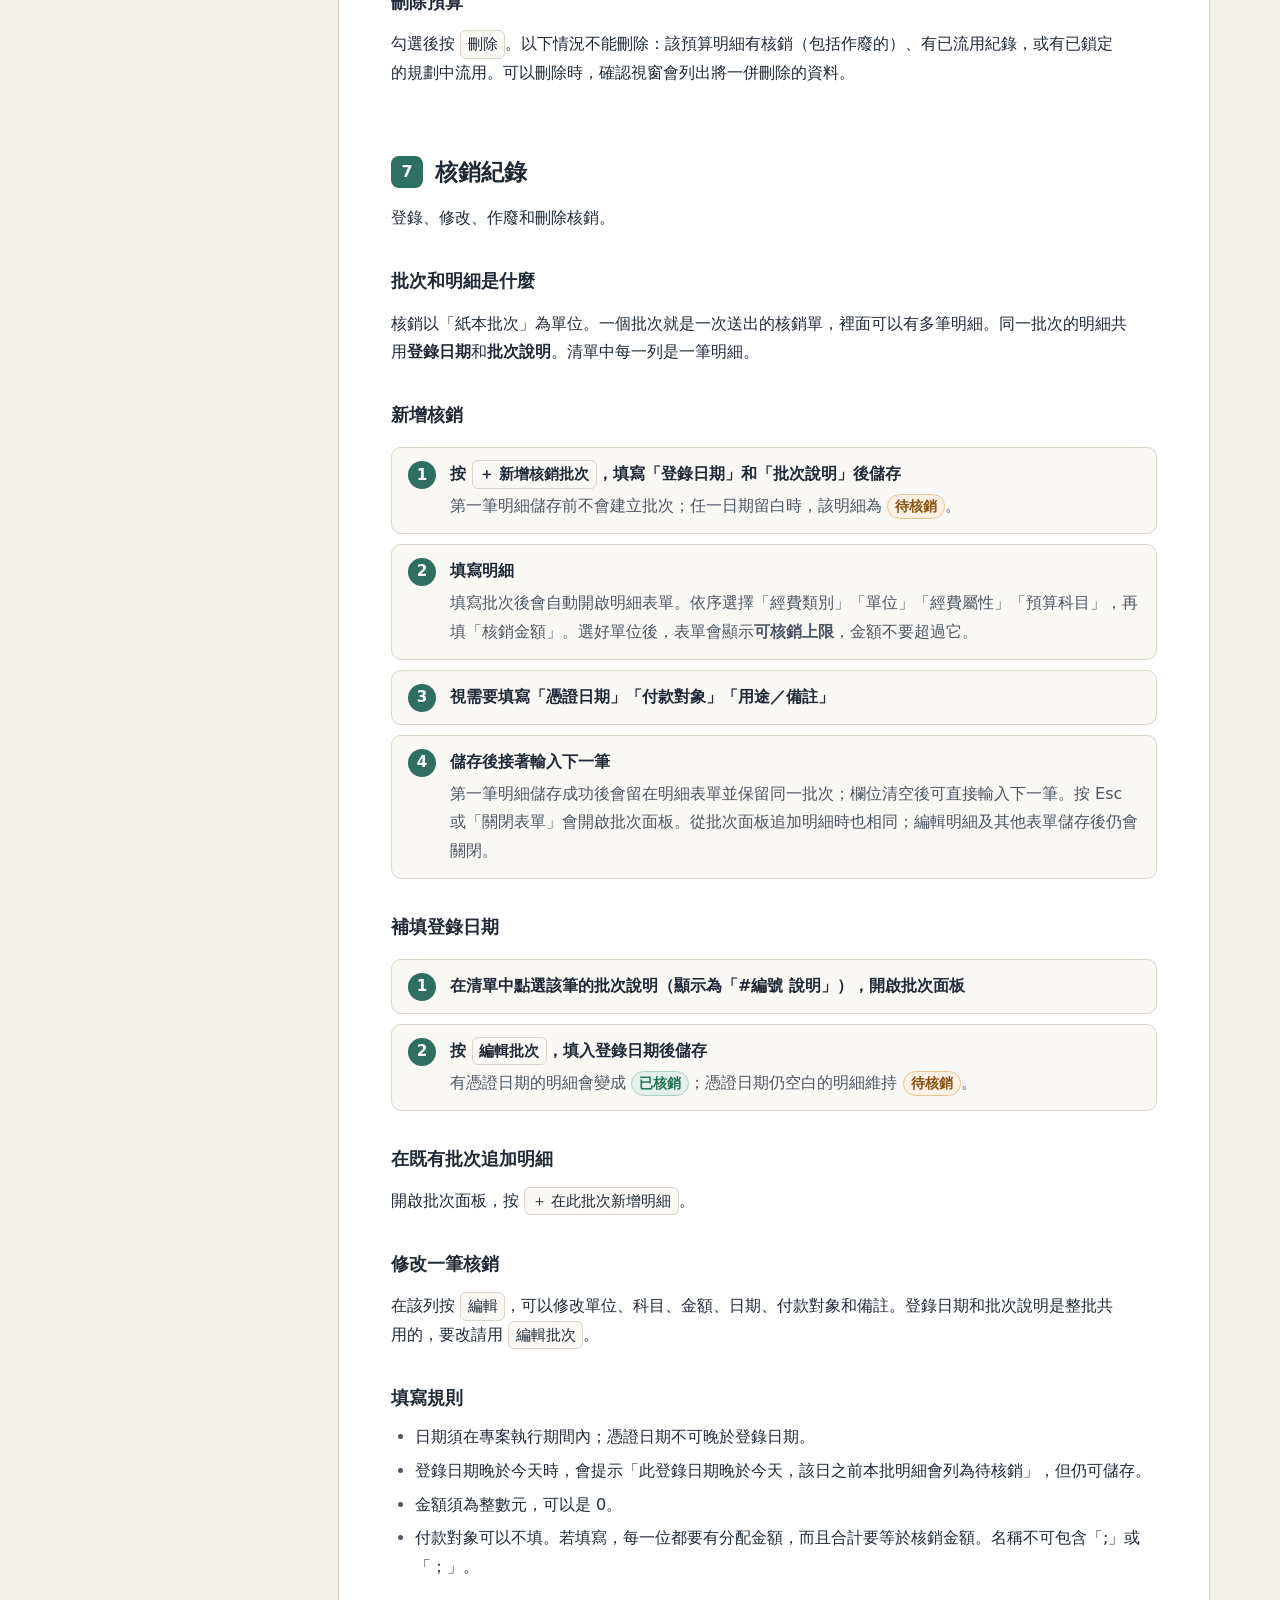
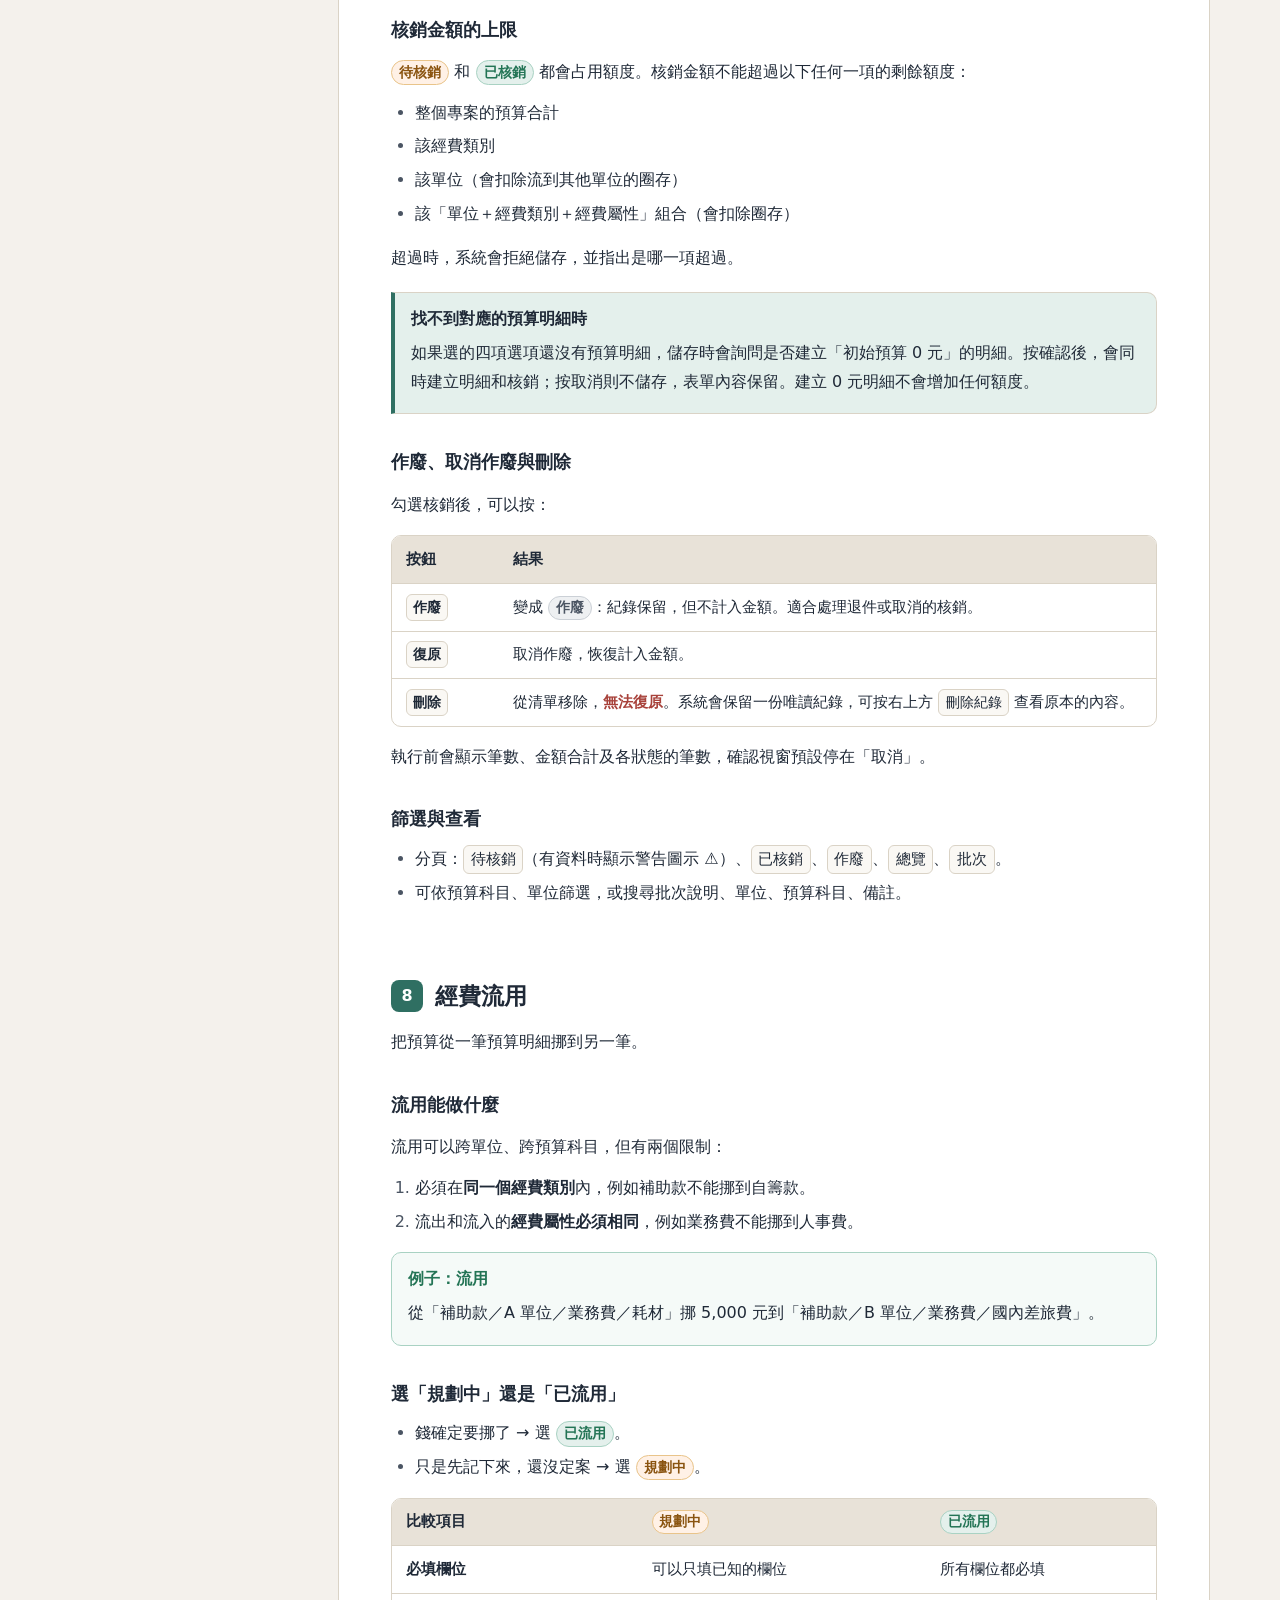
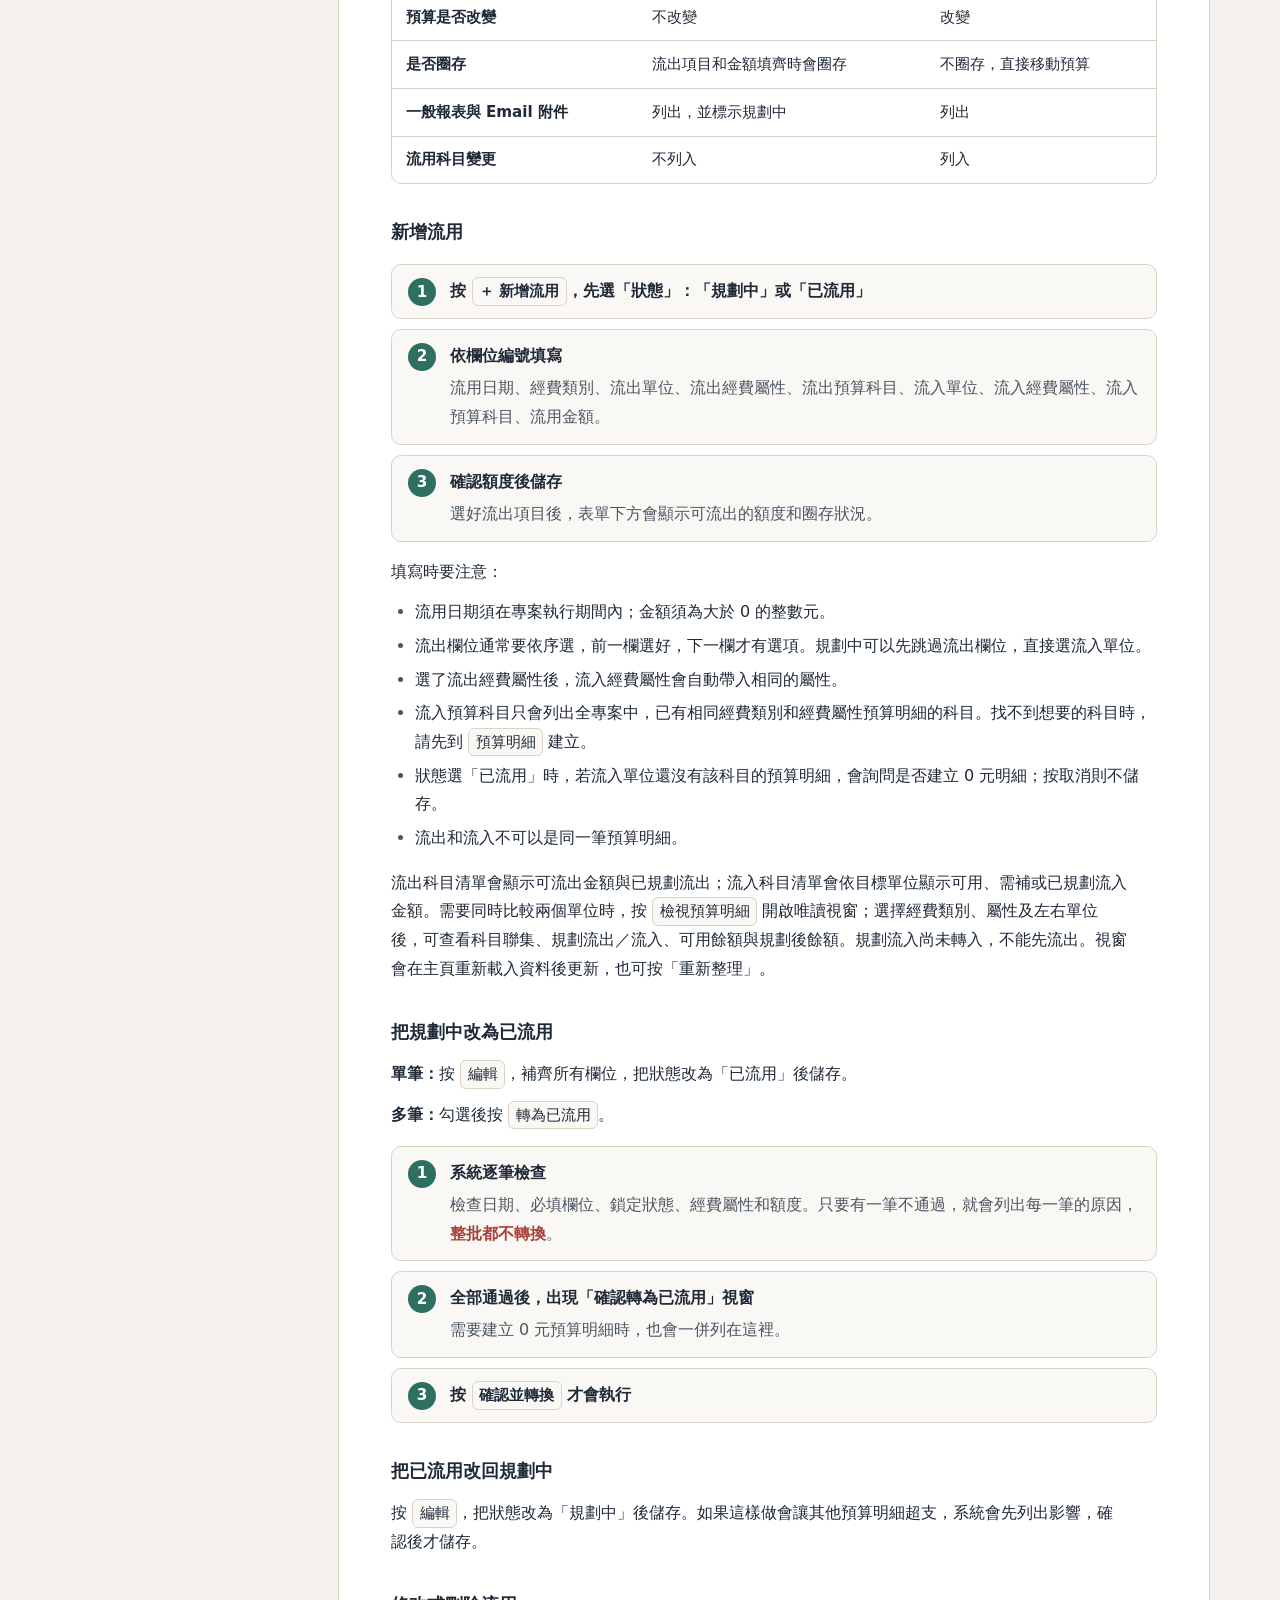
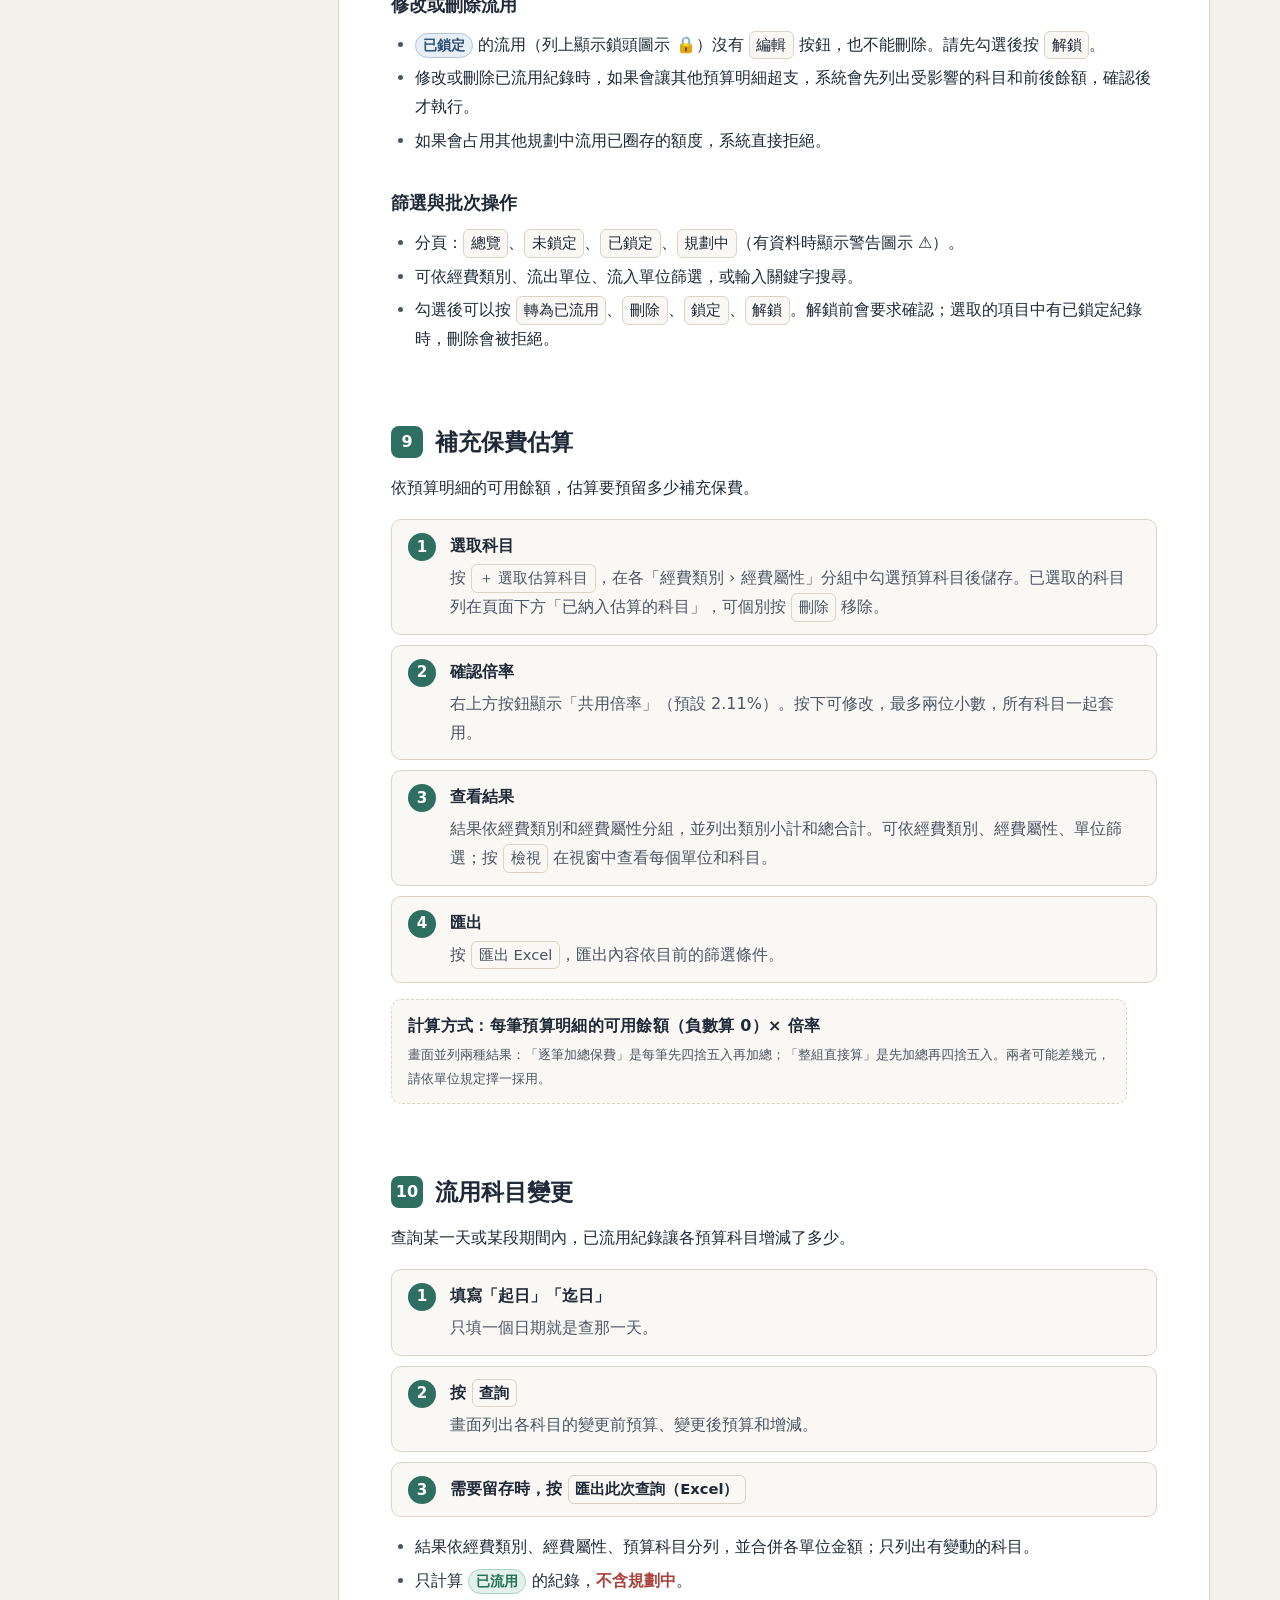
==== commit 61aaa87b: "feat: 流用選單顯示金額與預算明細對照視窗 - 經費流用表單的流出預算科目選單顯示可流出金額與已規劃流出，依可流出金額由多到少排列 - 流入預算科目選單依所選流入單位顯示需補、已規劃補足或可用金額" ====
--- a/docs/系統操作手冊.html
+++ b/docs/系統操作手冊.html
@@ -374,6 +374,7 @@
 <li>狀態選「已流用」時，若流入單位還沒有該科目的預算明細，會詢問是否建立 0 元明細；按取消則不儲存。</li>
 <li>流出和流入不可以是同一筆預算明細。</li>
 </ul>
+<p>流出科目清單會顯示可流出金額與已規劃流出；流入科目清單會依目標單位顯示可用、需補或已規劃流入金額。需要同時比較兩個單位時，按 <span class="ui">檢視預算明細</span> 開啟唯讀視窗；選擇經費類別、屬性及左右單位後，可查看科目聯集、規劃流出／流入、可用餘額與規劃後餘額。規劃流入尚未轉入，不能先流出。視窗會在主頁重新載入資料後更新，也可按「重新整理」。</p>
 
 <h3>把規劃中改為已流用</h3>
 <p><strong>單筆：</strong>按 <span class="ui">編輯</span>，補齊所有欄位，把狀態改為「已流用」後儲存。</p>
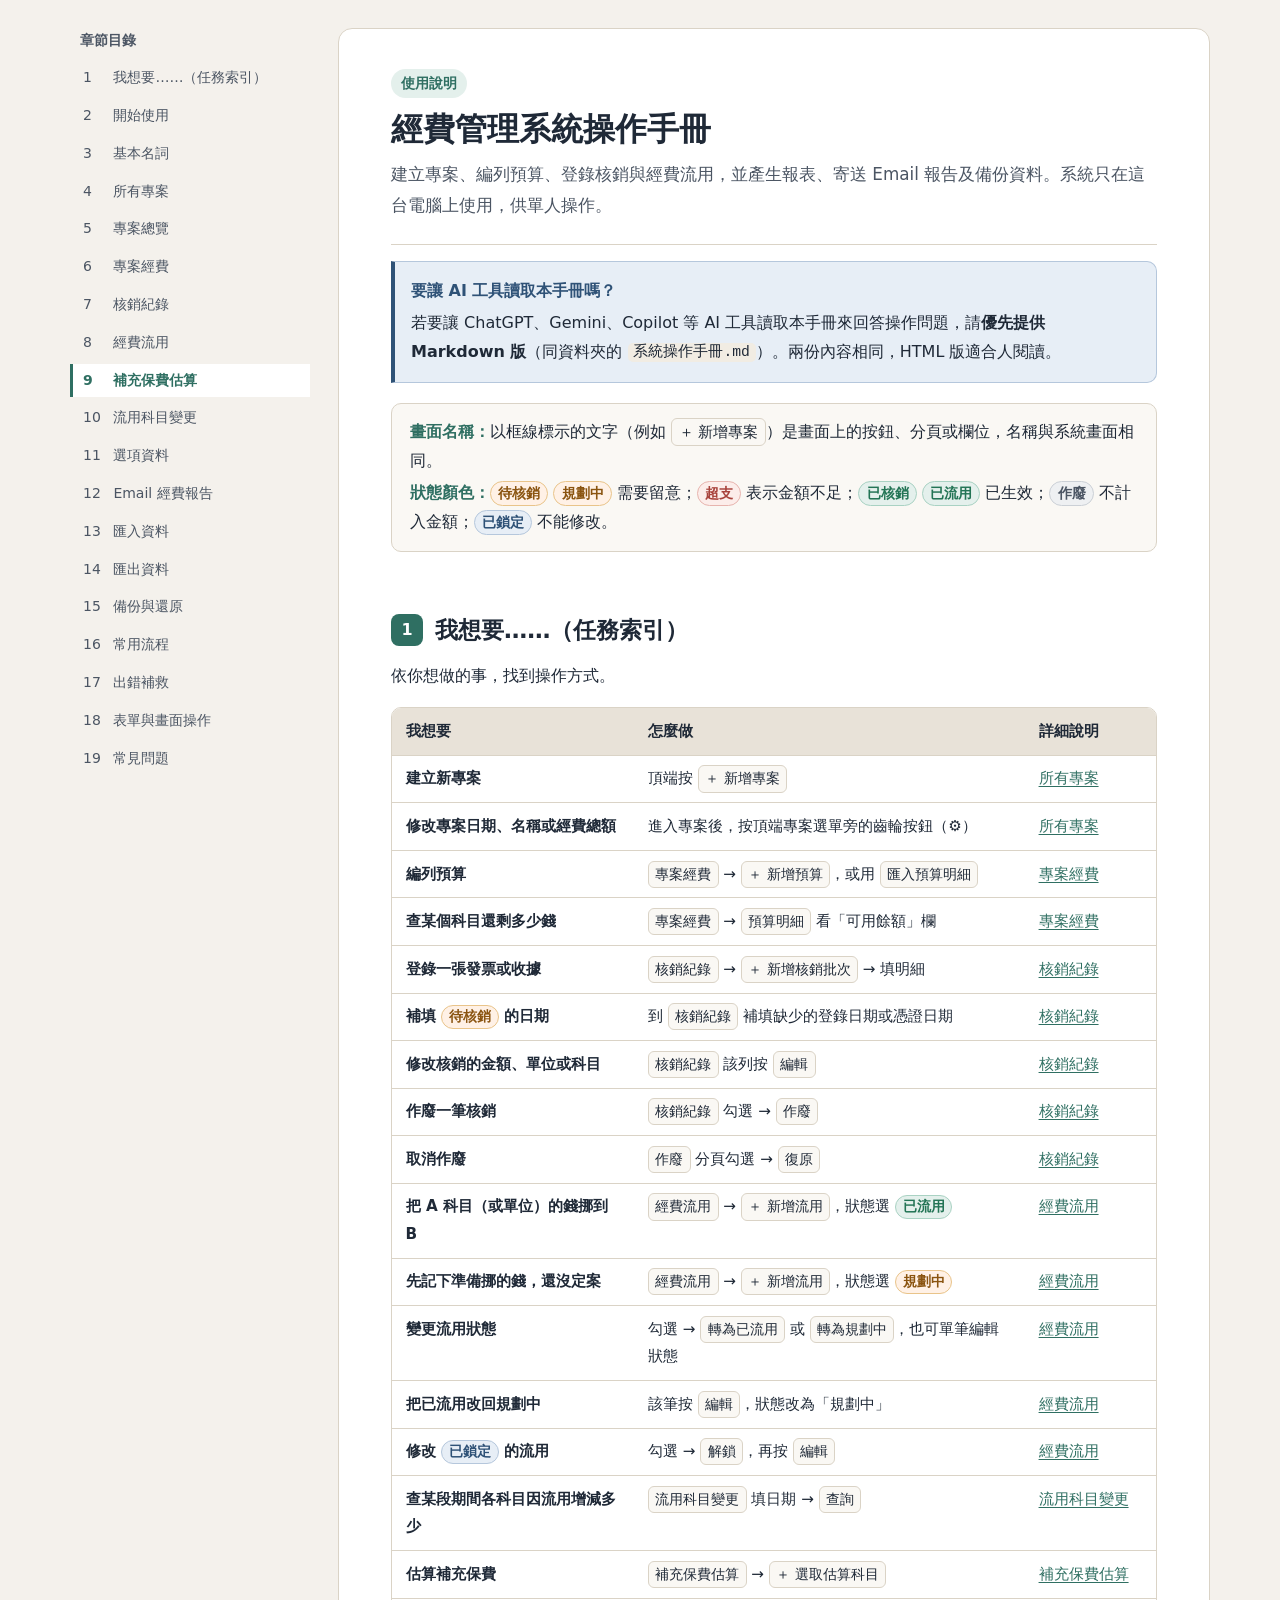
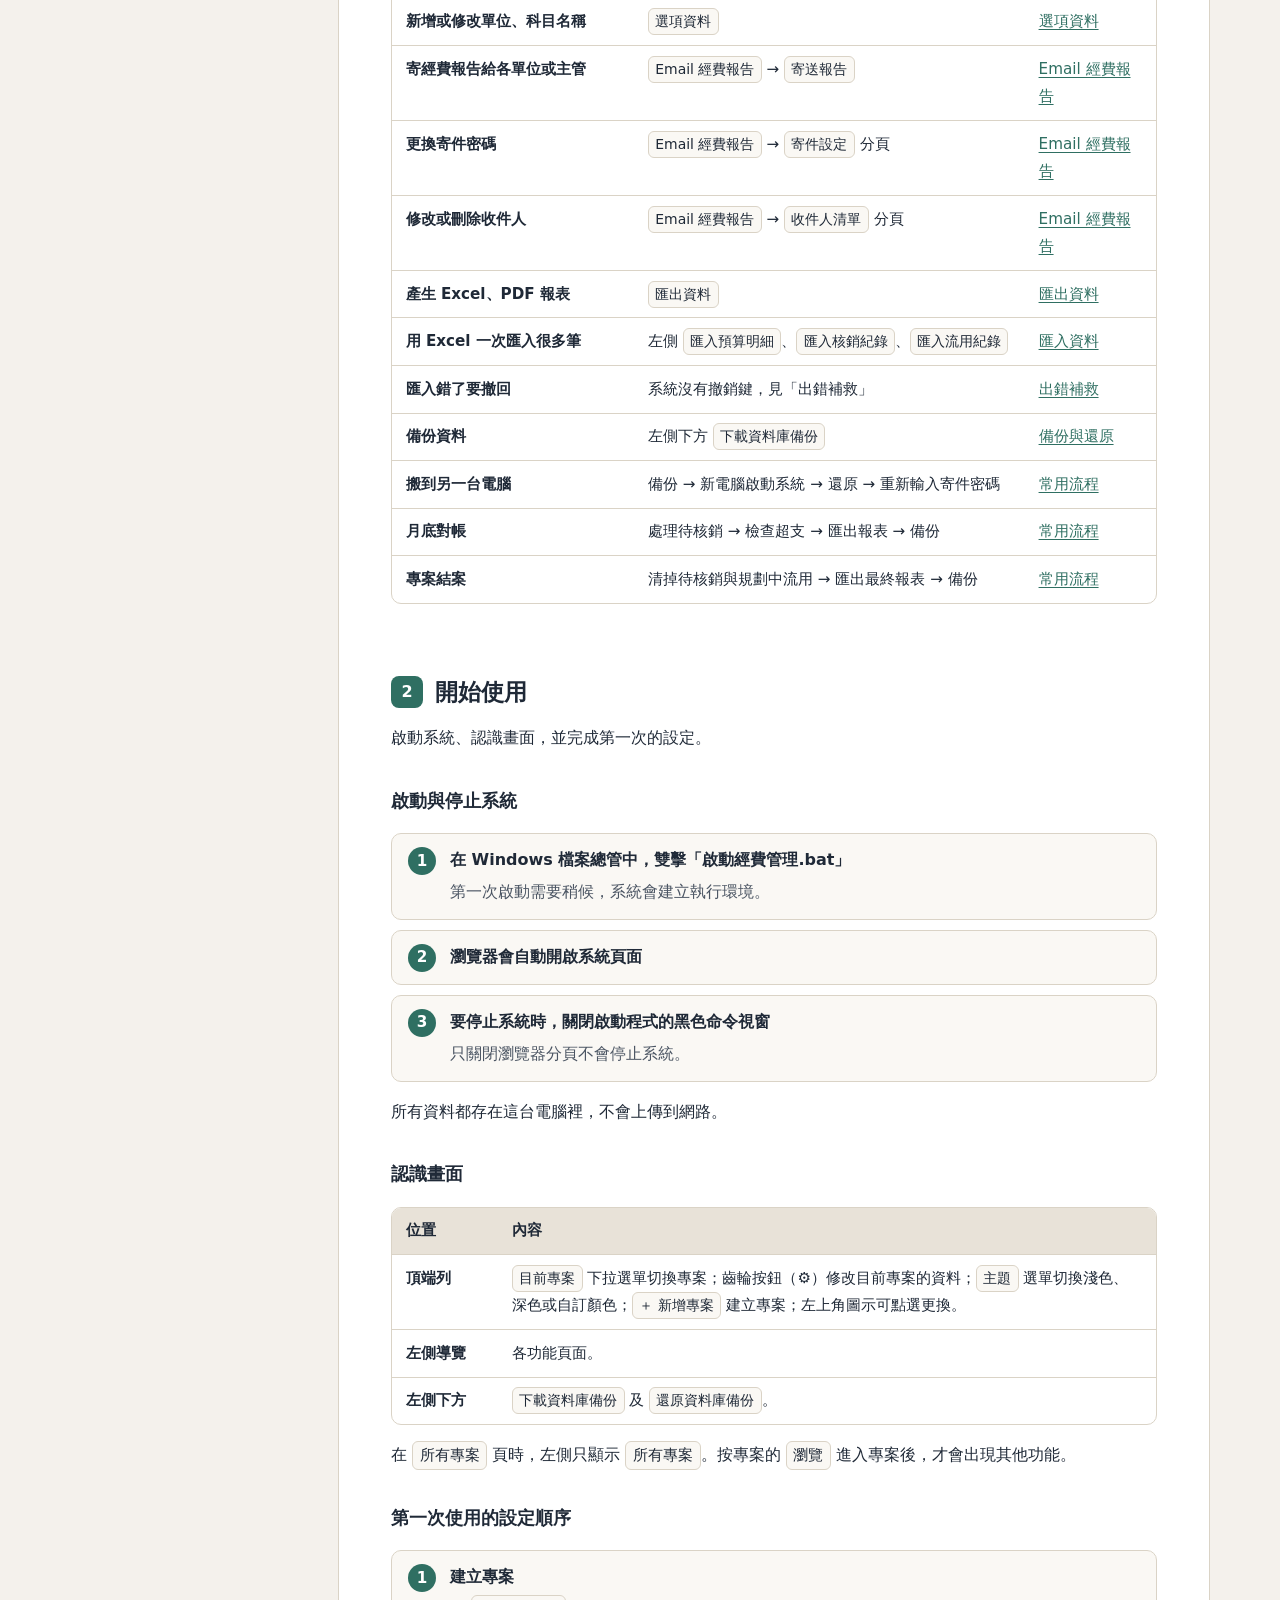
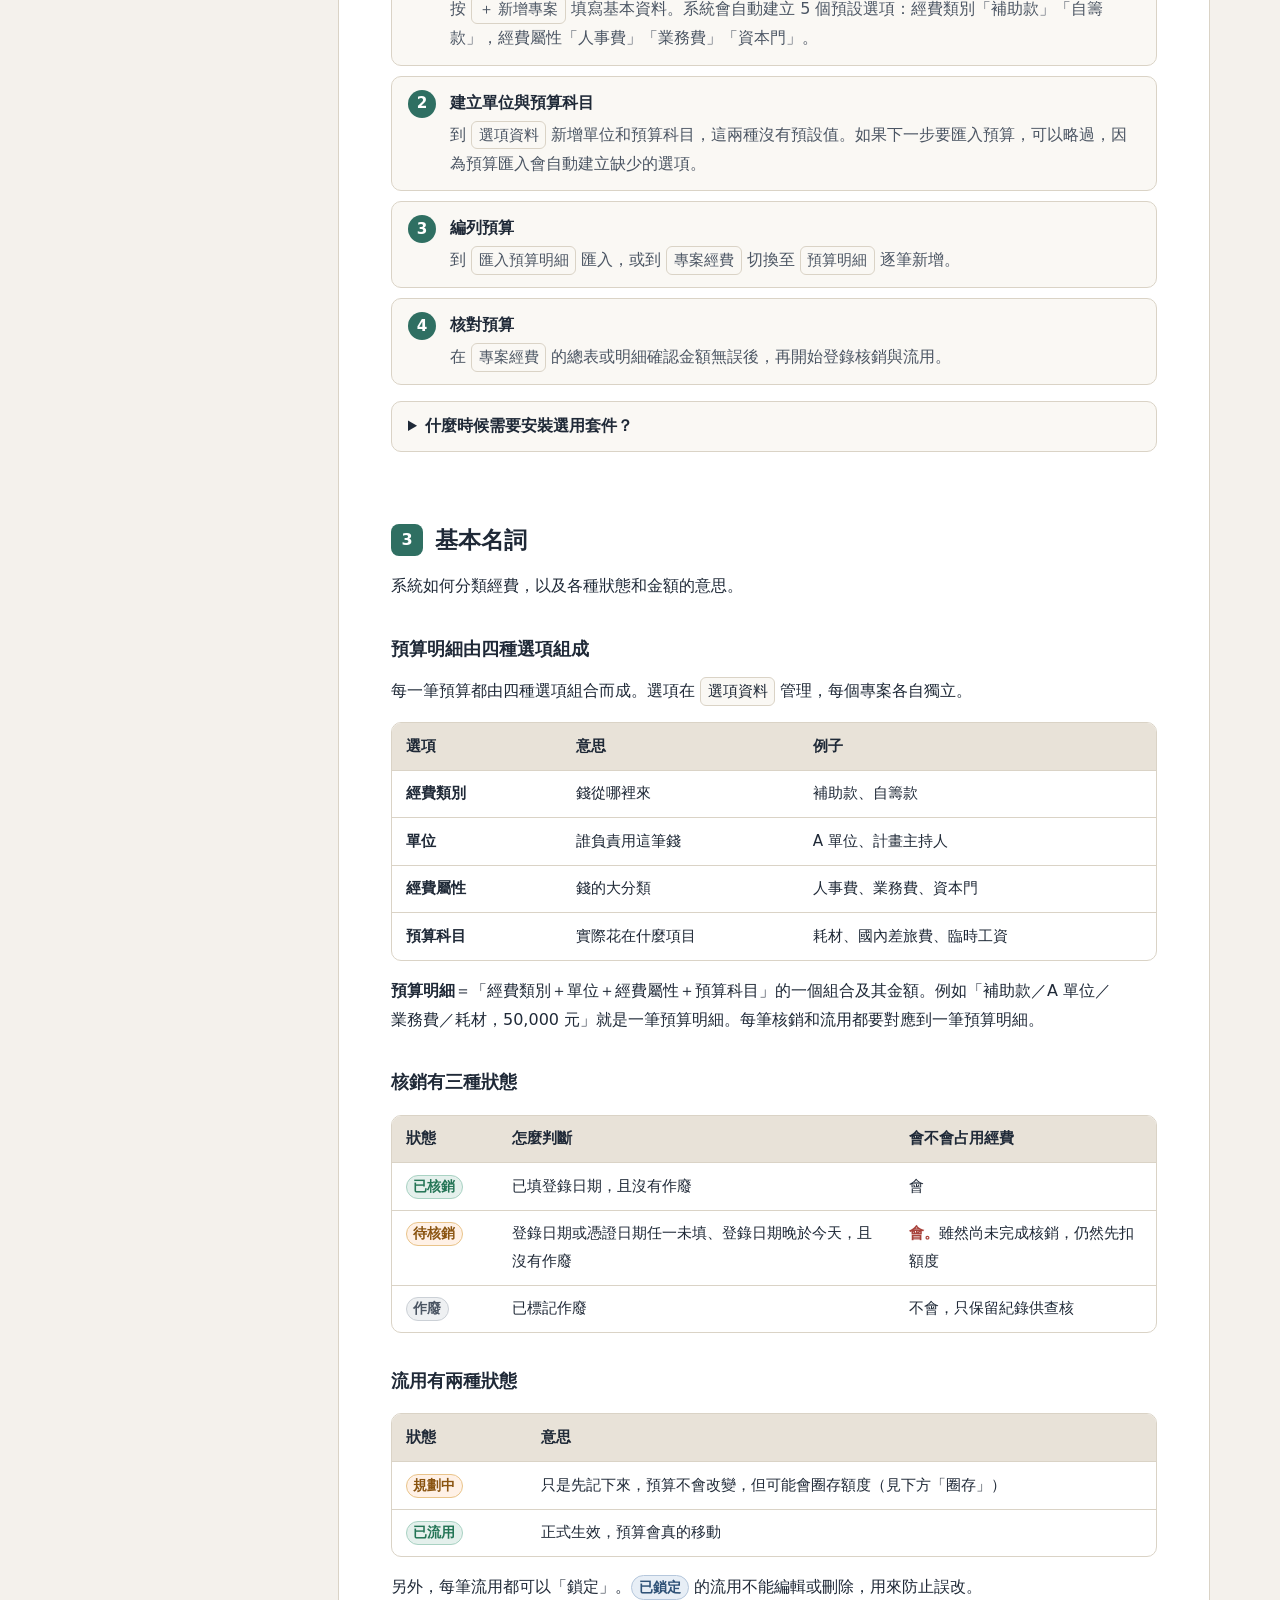
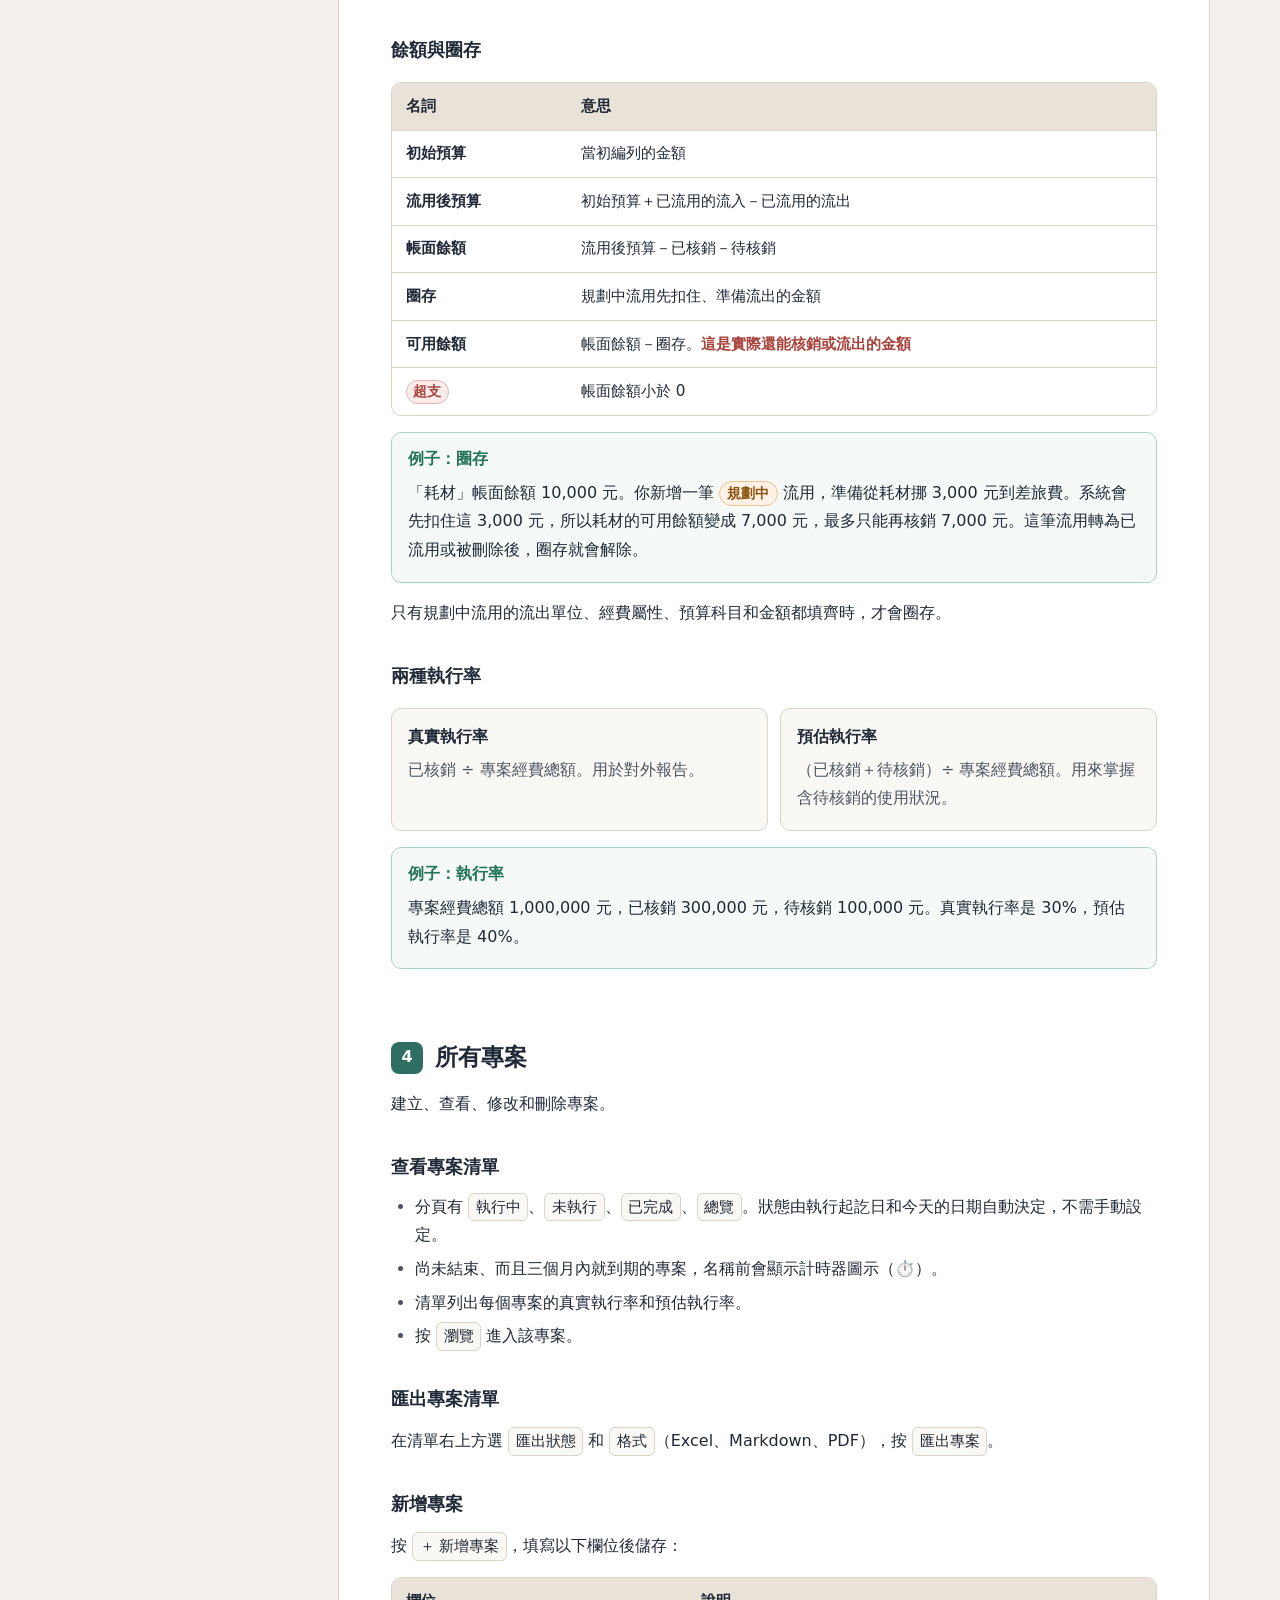
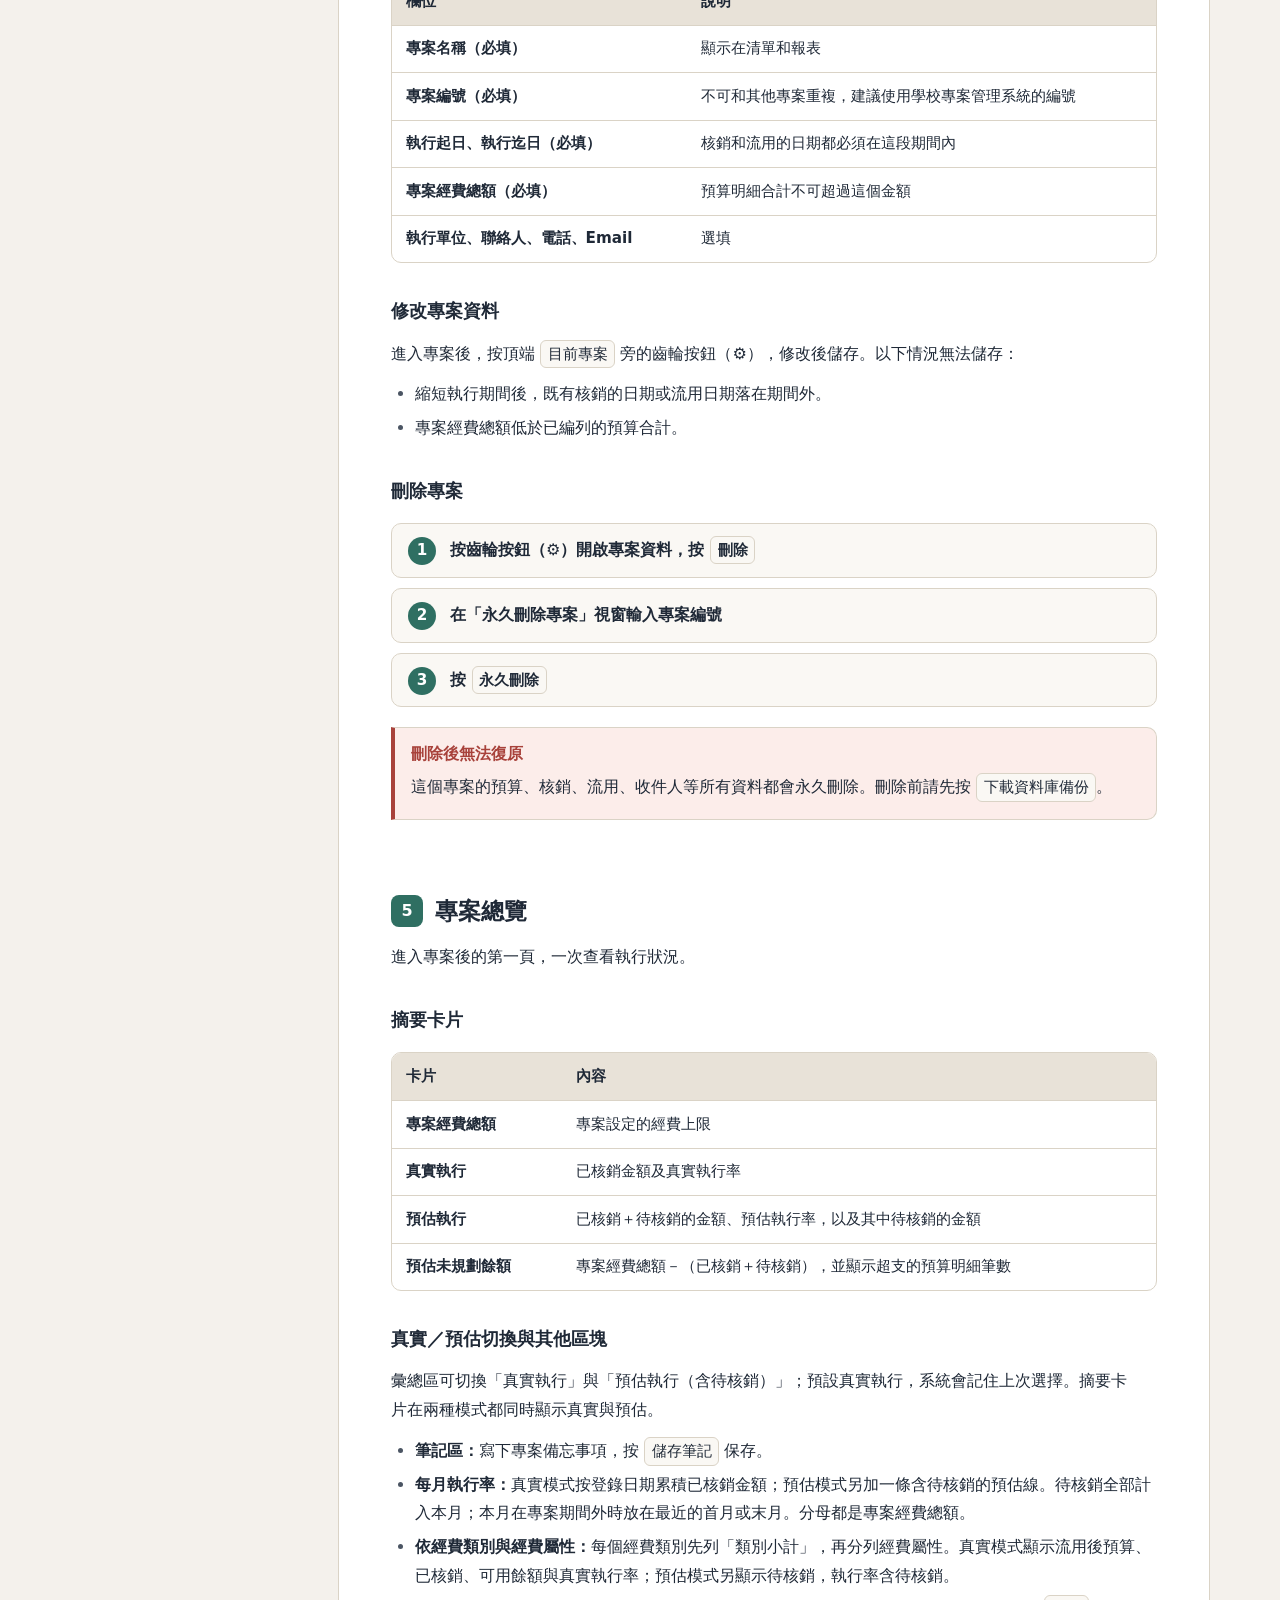
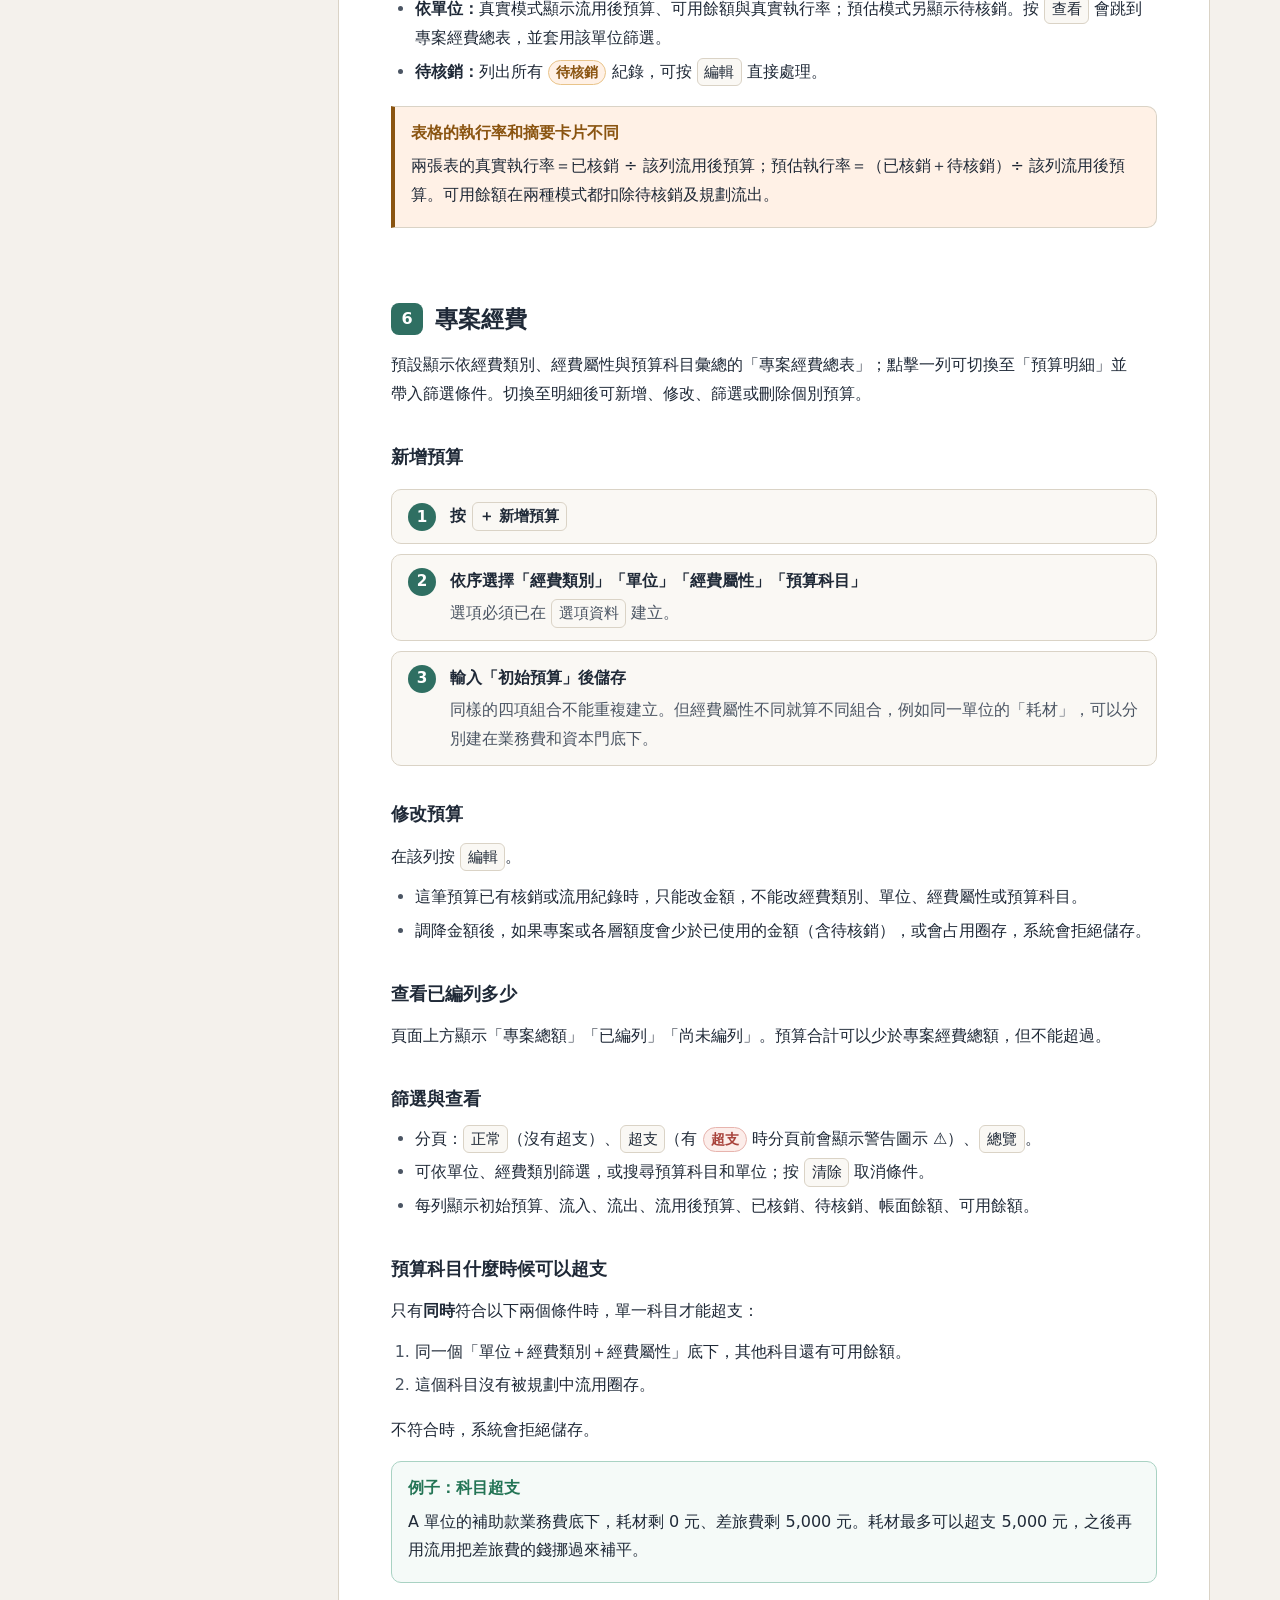
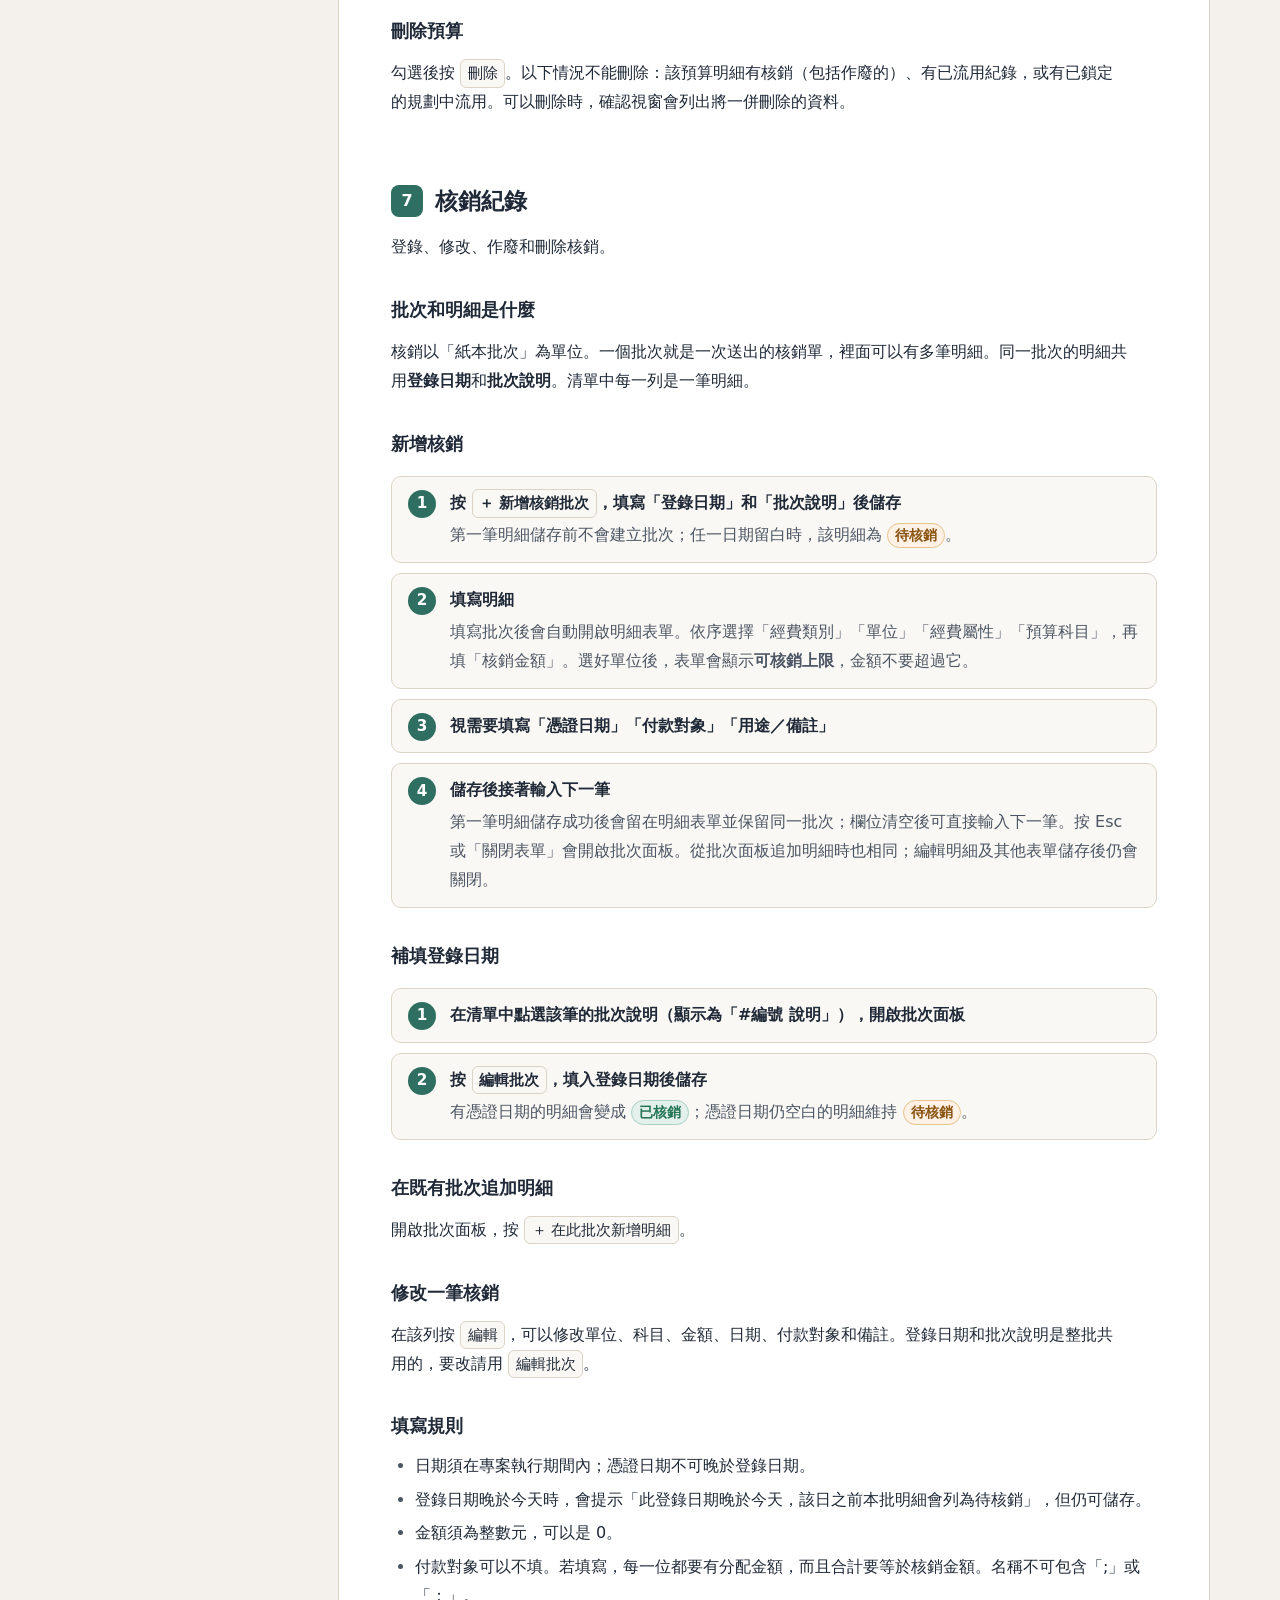
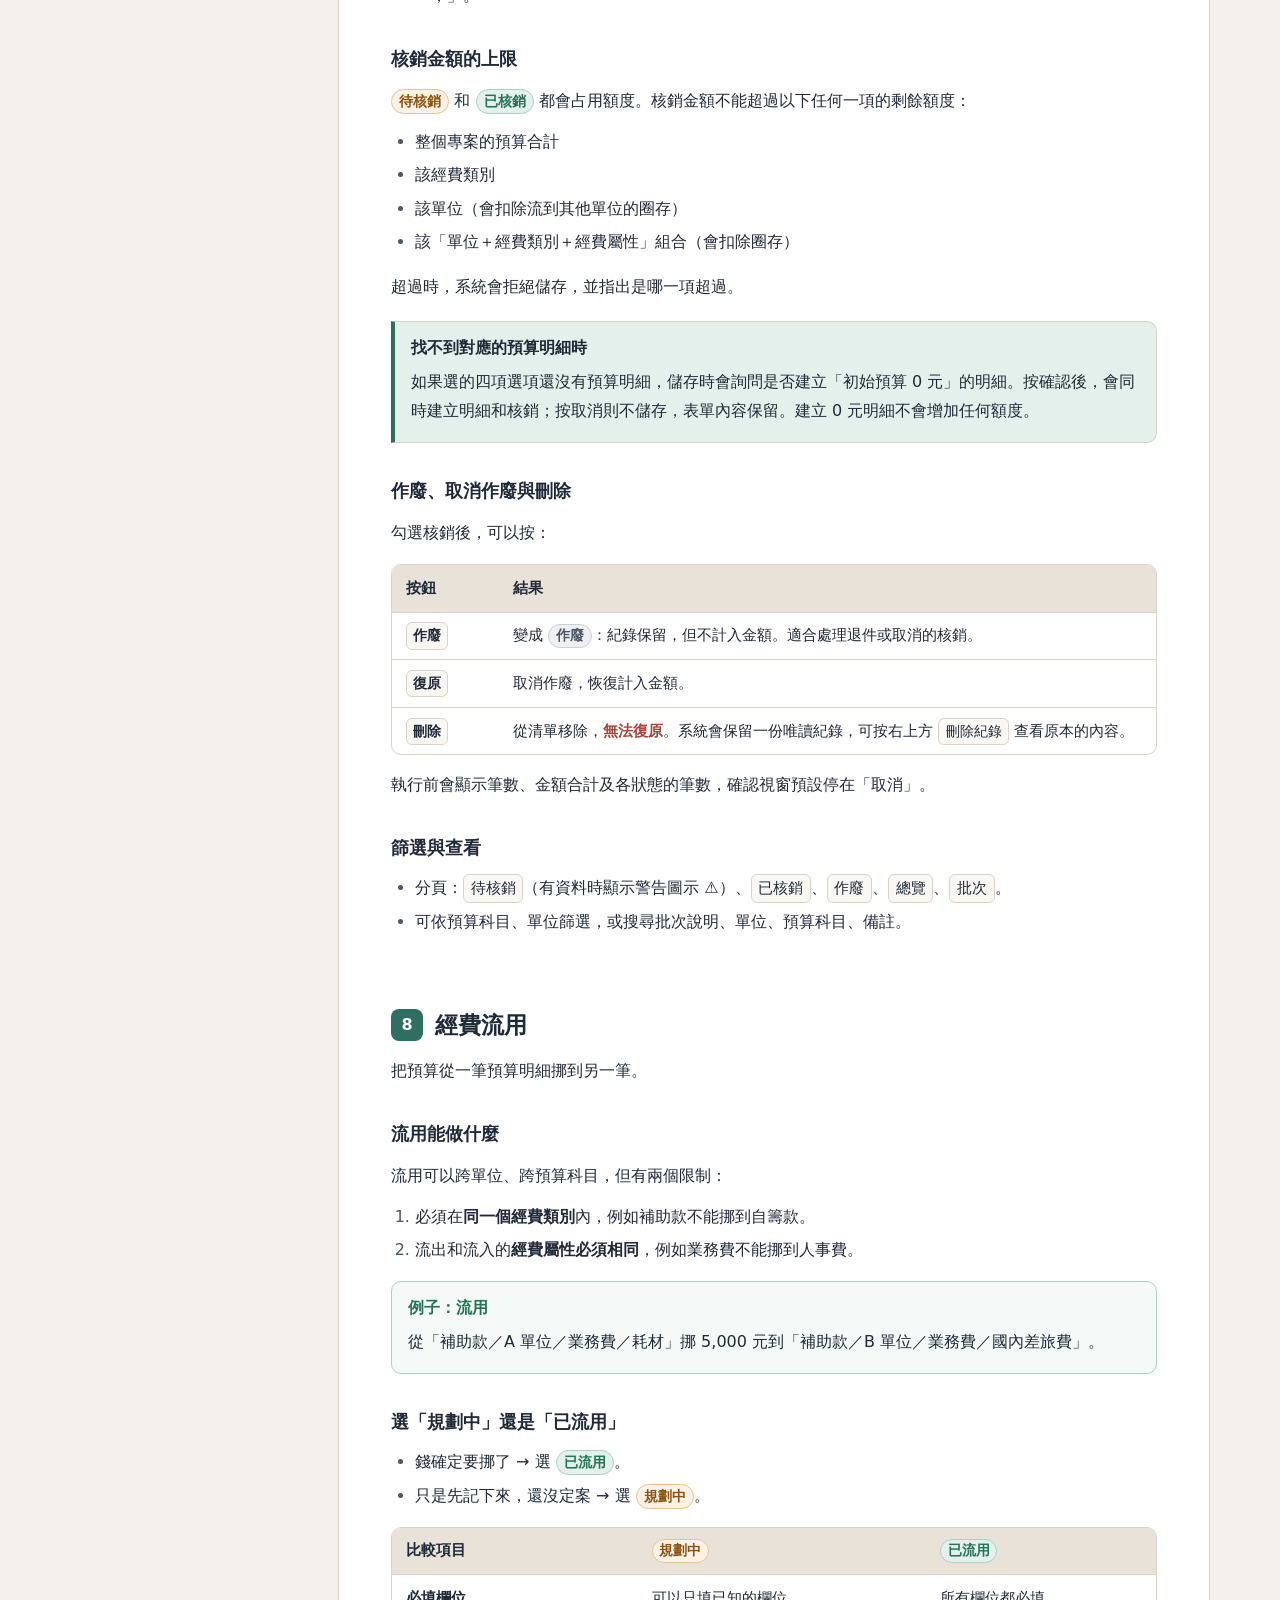
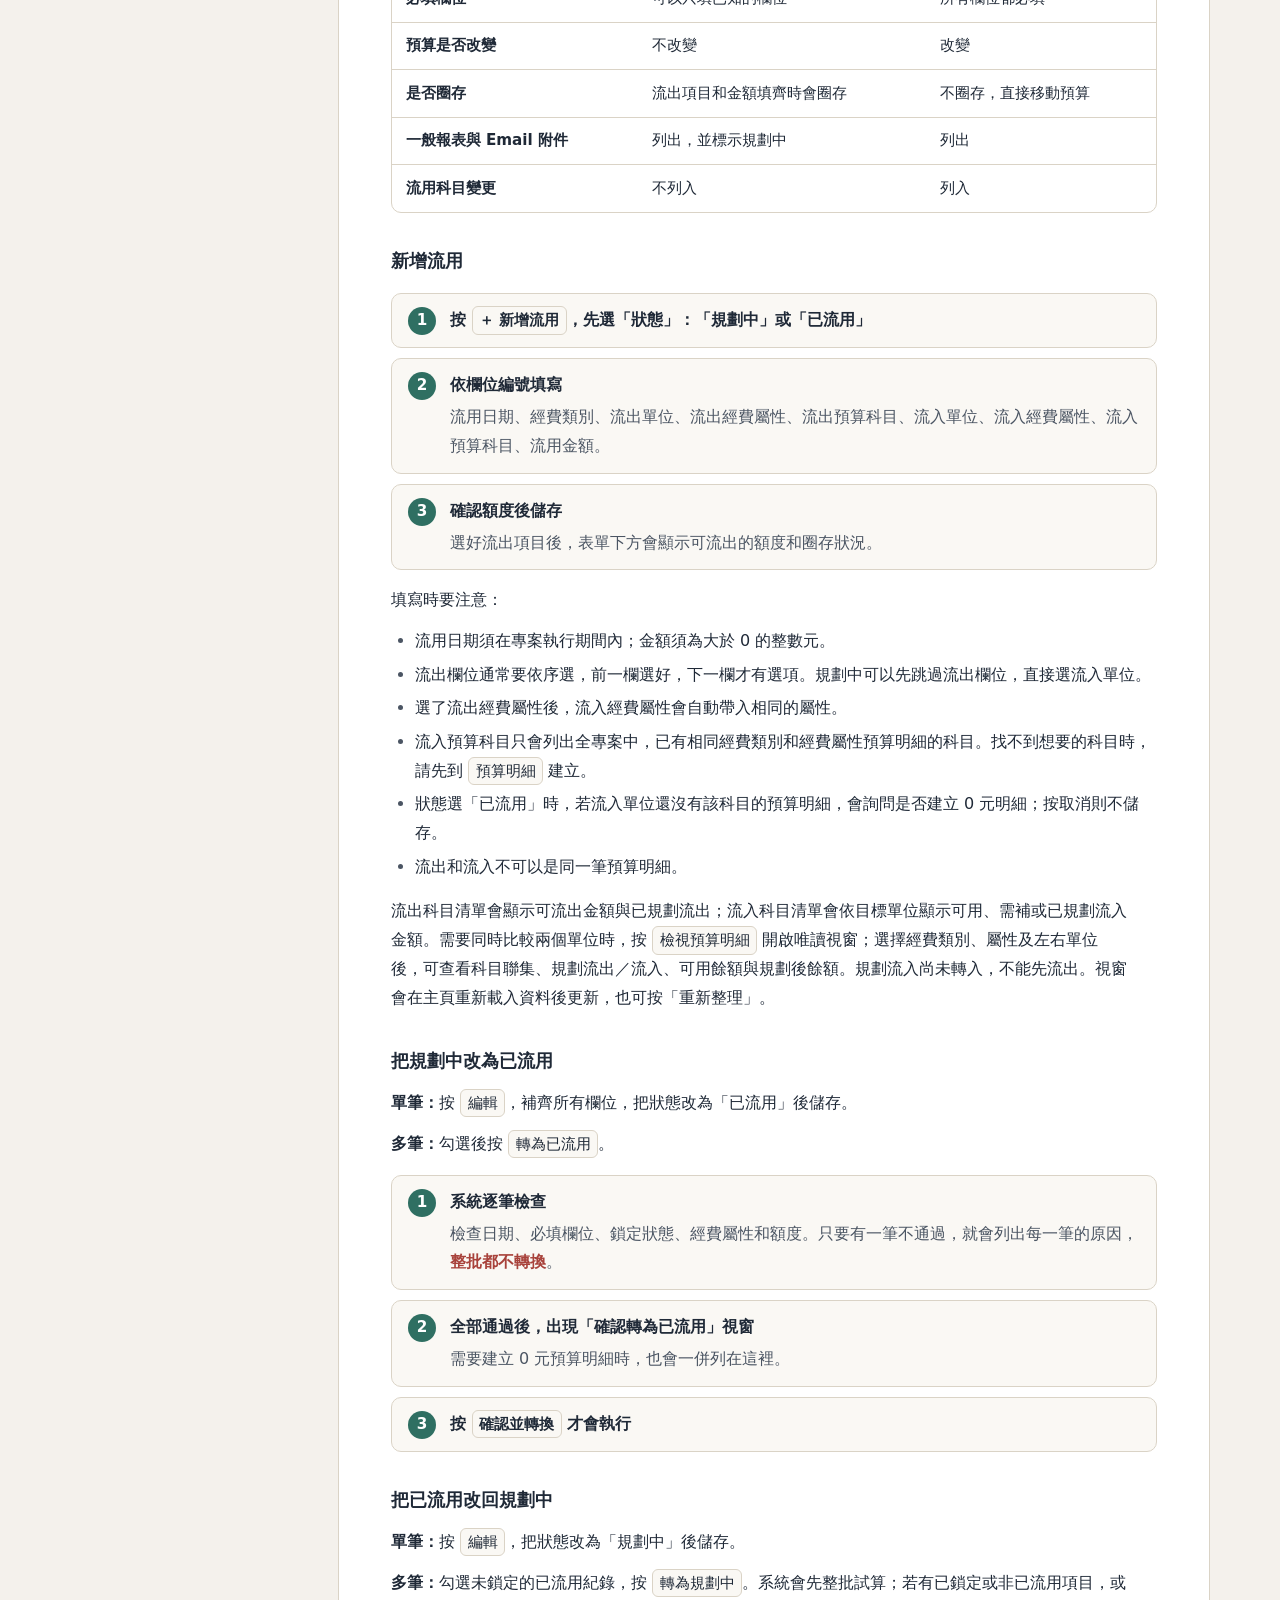
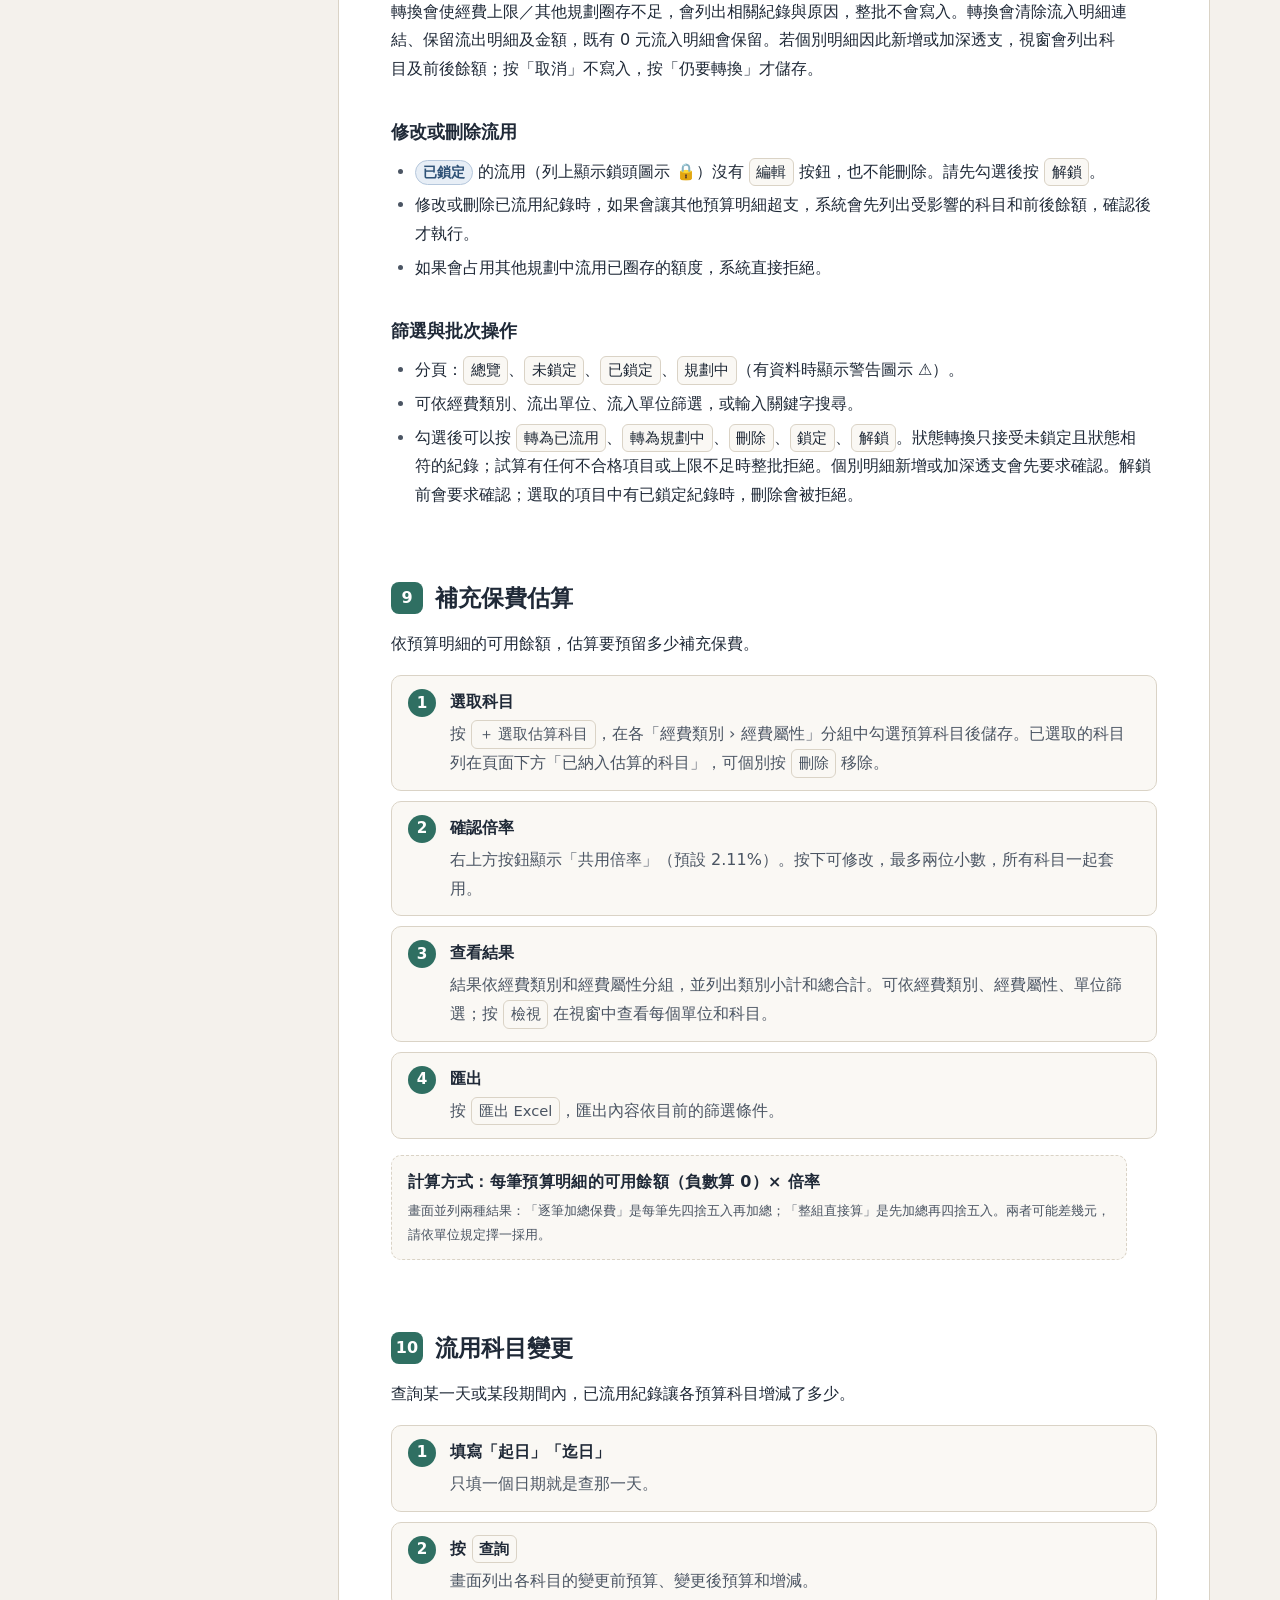
==== commit f20175bd: "feat: 新增對帳報表、批量轉為規劃中與專案經費總表 - 經費流用可勾選多筆已流用紀錄，一次轉為「規劃中」；超出額度時指出是哪一筆，透支前先確認 - 匯出可選擇「一般報表」或「對帳報表」；對帳報表不" ====
--- a/docs/系統操作手冊.html
+++ b/docs/系統操作手冊.html
@@ -15,8 +15,8 @@
 <li><a href="#start"><span>2</span>開始使用</a></li>
 <li><a href="#terms"><span>3</span>基本名詞</a></li>
 <li><a href="#projects"><span>4</span>所有專案</a></li>
-<li><a href="#overview"><span>5</span>經費總覽</a></li>
-<li><a href="#budget"><span>6</span>預算明細</a></li>
+<li><a href="#overview"><span>5</span>專案總覽</a></li>
+<li><a href="#budget"><span>6</span>專案經費</a></li>
 <li><a href="#expenses"><span>7</span>核銷紀錄</a></li>
 <li><a href="#transfers"><span>8</span>經費流用</a></li>
 <li><a href="#estimate"><span>9</span>補充保費估算</a></li>
@@ -46,8 +46,8 @@
 <tbody>
 <tr><td>建立新專案</td><td>頂端按 <span class="ui">＋ 新增專案</span></td><td><a href="#projects">所有專案</a></td></tr>
 <tr><td>修改專案日期、名稱或經費總額</td><td>進入專案後，按頂端專案選單旁的齒輪按鈕（⚙）</td><td><a href="#projects">所有專案</a></td></tr>
-<tr><td>編列預算</td><td><span class="ui">預算明細</span> → <span class="ui">＋ 新增預算</span>，或用 <span class="ui">匯入預算明細</span></td><td><a href="#budget">預算明細</a></td></tr>
-<tr><td>查某個科目還剩多少錢</td><td><span class="ui">預算明細</span> 看「可用餘額」欄</td><td><a href="#budget">預算明細</a></td></tr>
+<tr><td>編列預算</td><td><span class="ui">專案經費</span> → <span class="ui">＋ 新增預算</span>，或用 <span class="ui">匯入預算明細</span></td><td><a href="#budget">專案經費</a></td></tr>
+<tr><td>查某個科目還剩多少錢</td><td><span class="ui">專案經費</span> → <span class="ui">預算明細</span> 看「可用餘額」欄</td><td><a href="#budget">專案經費</a></td></tr>
 <tr><td>登錄一張發票或收據</td><td><span class="ui">核銷紀錄</span> → <span class="ui">＋ 新增核銷批次</span> → 填明細</td><td><a href="#expenses">核銷紀錄</a></td></tr>
 <tr><td>補填 <span class="st st-pending">待核銷</span> 的日期</td><td>到 <span class="ui">核銷紀錄</span> 補填缺少的登錄日期或憑證日期</td><td><a href="#expenses">核銷紀錄</a></td></tr>
 <tr><td>修改核銷的金額、單位或科目</td><td><span class="ui">核銷紀錄</span> 該列按 <span class="ui">編輯</span></td><td><a href="#expenses">核銷紀錄</a></td></tr>
@@ -55,7 +55,7 @@
 <tr><td>取消作廢</td><td><span class="ui">作廢</span> 分頁勾選 → <span class="ui">復原</span></td><td><a href="#expenses">核銷紀錄</a></td></tr>
 <tr><td>把 A 科目（或單位）的錢挪到 B</td><td><span class="ui">經費流用</span> → <span class="ui">＋ 新增流用</span>，狀態選 <span class="st st-executed">已流用</span></td><td><a href="#transfers">經費流用</a></td></tr>
 <tr><td>先記下準備挪的錢，還沒定案</td><td><span class="ui">經費流用</span> → <span class="ui">＋ 新增流用</span>，狀態選 <span class="st st-planned">規劃中</span></td><td><a href="#transfers">經費流用</a></td></tr>
-<tr><td>把規劃中的流用改成正式</td><td>勾選 → <span class="ui">轉為已流用</span>，或單筆編輯把狀態改為「已流用」</td><td><a href="#transfers">經費流用</a></td></tr>
+<tr><td>變更流用狀態</td><td>勾選 → <span class="ui">轉為已流用</span> 或 <span class="ui">轉為規劃中</span>，也可單筆編輯狀態</td><td><a href="#transfers">經費流用</a></td></tr>
 <tr><td>把已流用改回規劃中</td><td>該筆按 <span class="ui">編輯</span>，狀態改為「規劃中」</td><td><a href="#transfers">經費流用</a></td></tr>
 <tr><td>修改 <span class="st st-locked">已鎖定</span> 的流用</td><td>勾選 → <span class="ui">解鎖</span>，再按 <span class="ui">編輯</span></td><td><a href="#transfers">經費流用</a></td></tr>
 <tr><td>查某段期間各科目因流用增減多少</td><td><span class="ui">流用科目變更</span> 填日期 → <span class="ui">查詢</span></td><td><a href="#application">流用科目變更</a></td></tr>
@@ -99,8 +99,8 @@
 <ol class="steps">
 <li><b>建立專案</b><p>按 <span class="ui">＋ 新增專案</span> 填寫基本資料。系統會自動建立 5 個預設選項：經費類別「補助款」「自籌款」，經費屬性「人事費」「業務費」「資本門」。</p></li>
 <li><b>建立單位與預算科目</b><p>到 <span class="ui">選項資料</span> 新增單位和預算科目，這兩種沒有預設值。如果下一步要匯入預算，可以略過，因為預算匯入會自動建立缺少的選項。</p></li>
-<li><b>編列預算</b><p>到 <span class="ui">匯入預算明細</span> 匯入，或在 <span class="ui">預算明細</span> 逐筆新增。</p></li>
-<li><b>核對預算</b><p>在 <span class="ui">預算明細</span> 確認金額無誤後，再開始登錄核銷與流用。</p></li>
+<li><b>編列預算</b><p>到 <span class="ui">匯入預算明細</span> 匯入，或到 <span class="ui">專案經費</span> 切換至 <span class="ui">預算明細</span> 逐筆新增。</p></li>
+<li><b>核對預算</b><p>在 <span class="ui">專案經費</span> 的總表或明細確認金額無誤後，再開始登錄核銷與流用。</p></li>
 </ol>
 
 <details>
@@ -216,7 +216,7 @@
 </section>
 
 <section id="overview">
-<h2><span class="no">5</span>經費總覽</h2>
+<h2><span class="no">5</span>專案總覽</h2>
 <p>進入專案後的第一頁，一次查看執行狀況。</p>
 <h3>摘要卡片</h3>
 <div class="tbl"><table>
@@ -233,15 +233,15 @@
 <li><strong>筆記區：</strong>寫下專案備忘事項，按 <span class="ui">儲存筆記</span> 保存。</li>
 <li><strong>每月執行率：</strong>真實模式按登錄日期累積已核銷金額；預估模式另加一條含待核銷的預估線。待核銷全部計入本月；本月在專案期間外時放在最近的首月或末月。分母都是專案經費總額。</li>
 <li><strong>依經費類別與經費屬性：</strong>每個經費類別先列「類別小計」，再分列經費屬性。真實模式顯示流用後預算、已核銷、可用餘額與真實執行率；預估模式另顯示待核銷，執行率含待核銷。</li>
-<li><strong>依單位：</strong>真實模式顯示流用後預算、可用餘額與真實執行率；預估模式另顯示待核銷。按 <span class="ui">查看</span> 會跳到預算明細，只顯示該單位的資料。</li>
+<li><strong>依單位：</strong>真實模式顯示流用後預算、可用餘額與真實執行率；預估模式另顯示待核銷。按 <span class="ui">查看</span> 會跳到專案經費總表，並套用該單位篩選。</li>
 <li><strong>待核銷：</strong>列出所有 <span class="st st-pending">待核銷</span> 紀錄，可按 <span class="ui">編輯</span> 直接處理。</li>
 </ul>
 <div class="callout warn"><b>表格的執行率和摘要卡片不同</b><p>兩張表的真實執行率＝已核銷 ÷ 該列流用後預算；預估執行率＝（已核銷＋待核銷）÷ 該列流用後預算。可用餘額在兩種模式都扣除待核銷及規劃流出。</p></div>
 </section>
 
 <section id="budget">
-<h2><span class="no">6</span>預算明細</h2>
-<p>編列、修改和查看每筆預算明細。</p>
+<h2><span class="no">6</span>專案經費</h2>
+<p>預設顯示依經費類別、經費屬性與預算科目彙總的「專案經費總表」；點擊一列可切換至「預算明細」並帶入篩選條件。切換至明細後可新增、修改、篩選或刪除個別預算。</p>
 <h3>新增預算</h3>
 <ol class="steps">
 <li><b>按 <span class="ui">＋ 新增預算</span></b></li>
@@ -386,7 +386,8 @@
 </ol>
 
 <h3>把已流用改回規劃中</h3>
-<p>按 <span class="ui">編輯</span>，把狀態改為「規劃中」後儲存。如果這樣做會讓其他預算明細超支，系統會先列出影響，確認後才儲存。</p>
+<p><strong>單筆：</strong>按 <span class="ui">編輯</span>，把狀態改為「規劃中」後儲存。</p>
+<p><strong>多筆：</strong>勾選未鎖定的已流用紀錄，按 <span class="ui">轉為規劃中</span>。系統會先整批試算；若有已鎖定或非已流用項目，或轉換會使經費上限／其他規劃圈存不足，會列出相關紀錄與原因，整批不會寫入。轉換會清除流入明細連結、保留流出明細及金額，既有 0 元流入明細會保留。若個別明細因此新增或加深透支，視窗會列出科目及前後餘額；按「取消」不寫入，按「仍要轉換」才儲存。</p>
 
 <h3>修改或刪除流用</h3>
 <ul>
@@ -399,7 +400,7 @@
 <ul>
 <li>分頁：<span class="ui">總覽</span>、<span class="ui">未鎖定</span>、<span class="ui">已鎖定</span>、<span class="ui">規劃中</span>（有資料時顯示警告圖示 ⚠️）。</li>
 <li>可依經費類別、流出單位、流入單位篩選，或輸入關鍵字搜尋。</li>
-<li>勾選後可以按 <span class="ui">轉為已流用</span>、<span class="ui">刪除</span>、<span class="ui">鎖定</span>、<span class="ui">解鎖</span>。解鎖前會要求確認；選取的項目中有已鎖定紀錄時，刪除會被拒絕。</li>
+<li>勾選後可以按 <span class="ui">轉為已流用</span>、<span class="ui">轉為規劃中</span>、<span class="ui">刪除</span>、<span class="ui">鎖定</span>、<span class="ui">解鎖</span>。狀態轉換只接受未鎖定且狀態相符的紀錄；試算有任何不合格項目或上限不足時整批拒絕。個別明細新增或加深透支會先要求確認。解鎖前會要求確認；選取的項目中有已鎖定紀錄時，刪除會被拒絕。</li>
 </ul>
 </section>
 
@@ -598,7 +599,7 @@
 <p>跨好幾個頁面的工作，依以下順序進行。</p>
 <h3>月底對帳</h3>
 <ol class="steps">
-<li><b>處理待核銷</b><p>到 <span class="ui">經費總覽</span> 的「待核銷」區塊，或 <span class="ui">核銷紀錄</span> 的 <span class="ui">待核銷</span> 分頁，補填缺少的登錄日期或憑證日期。</p></li>
+<li><b>處理待核銷</b><p>到 <span class="ui">專案總覽</span> 的「待核銷」區塊，或 <span class="ui">核銷紀錄</span> 的 <span class="ui">待核銷</span> 分頁，補填缺少的登錄日期或憑證日期。</p></li>
 <li><b>檢查超支</b><p>到 <span class="ui">預算明細</span> 的 <span class="ui">超支</span> 分頁，確認有沒有超支的科目，需要時用經費流用調整。</p></li>
 <li><b>處理規劃中流用</b><p>到 <span class="ui">經費流用</span> 的 <span class="ui">規劃中</span> 分頁，已定案的轉為已流用，不再需要的刪除。</p></li>
 <li><b>產生報表</b><p>到 <span class="ui">匯出資料</span> 產生報表，或用 <span class="ui">Email 經費報告</span> 寄給各單位。</p></li>
